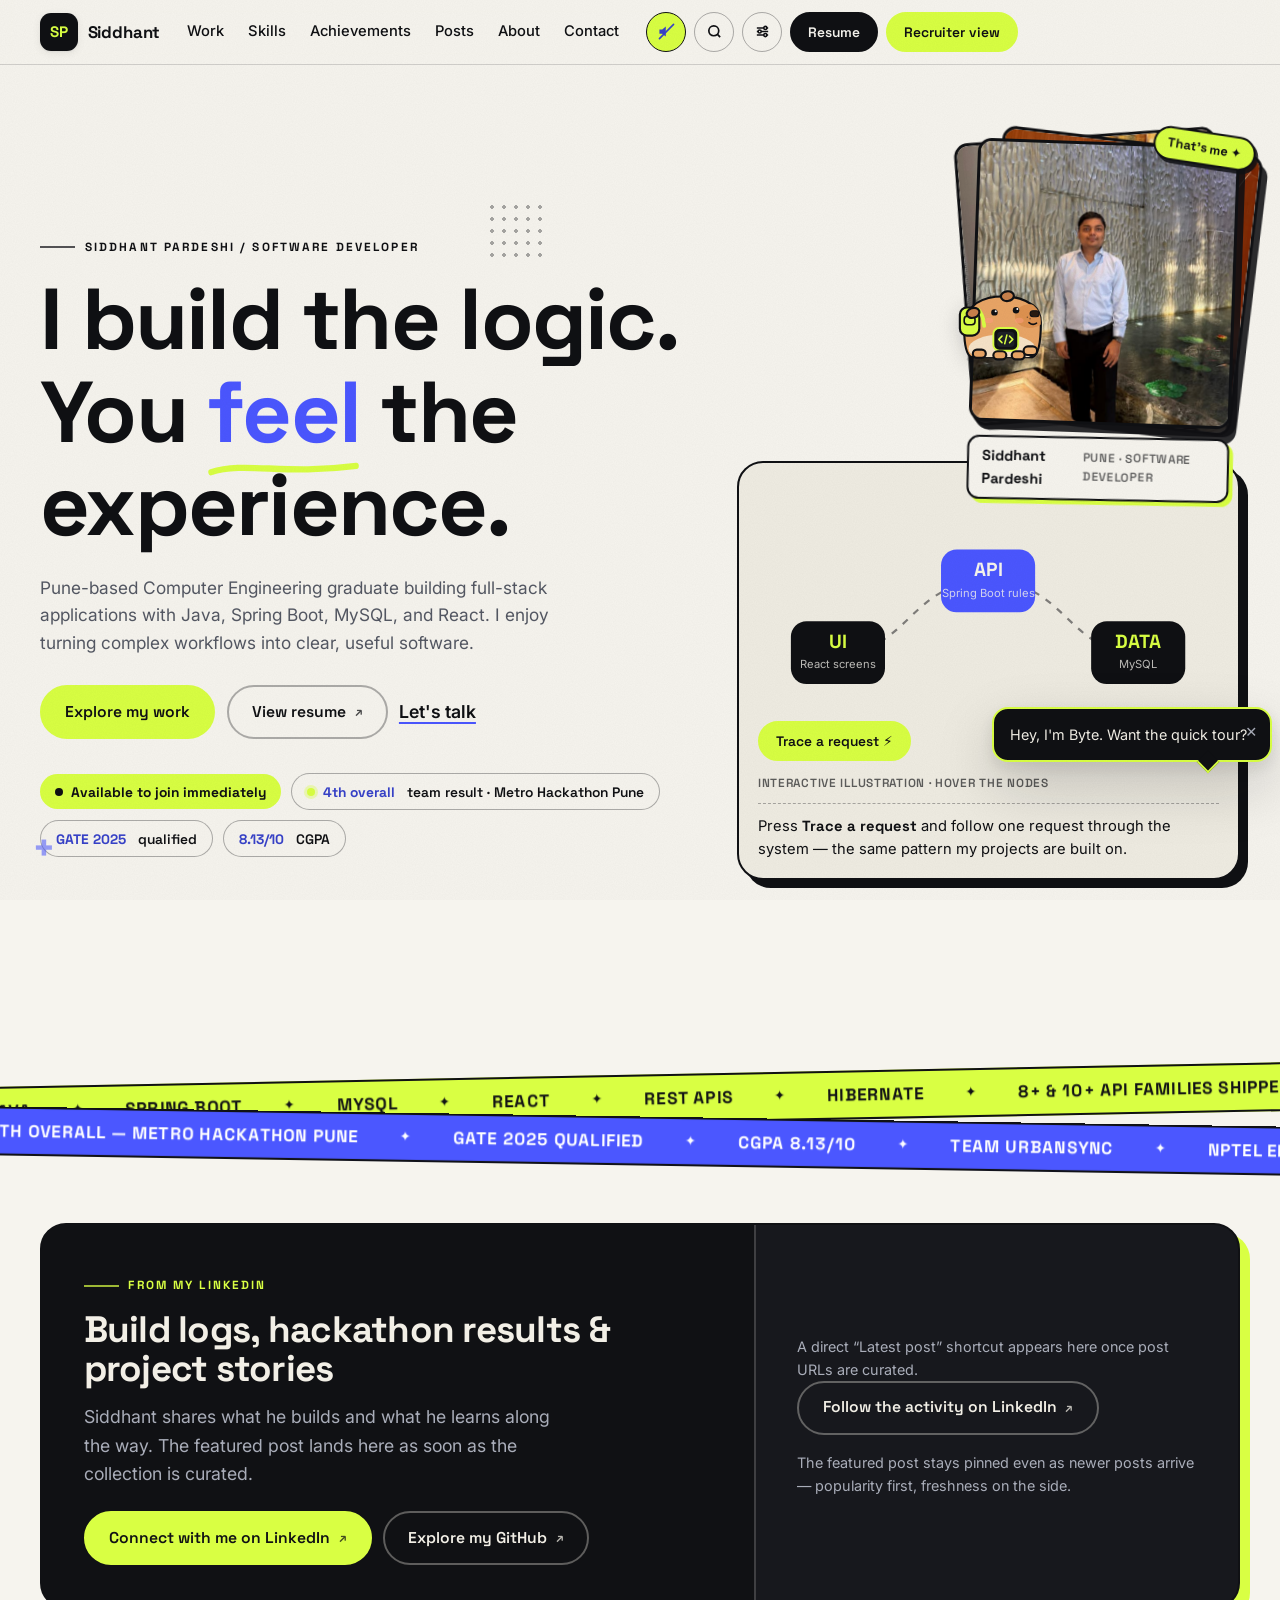
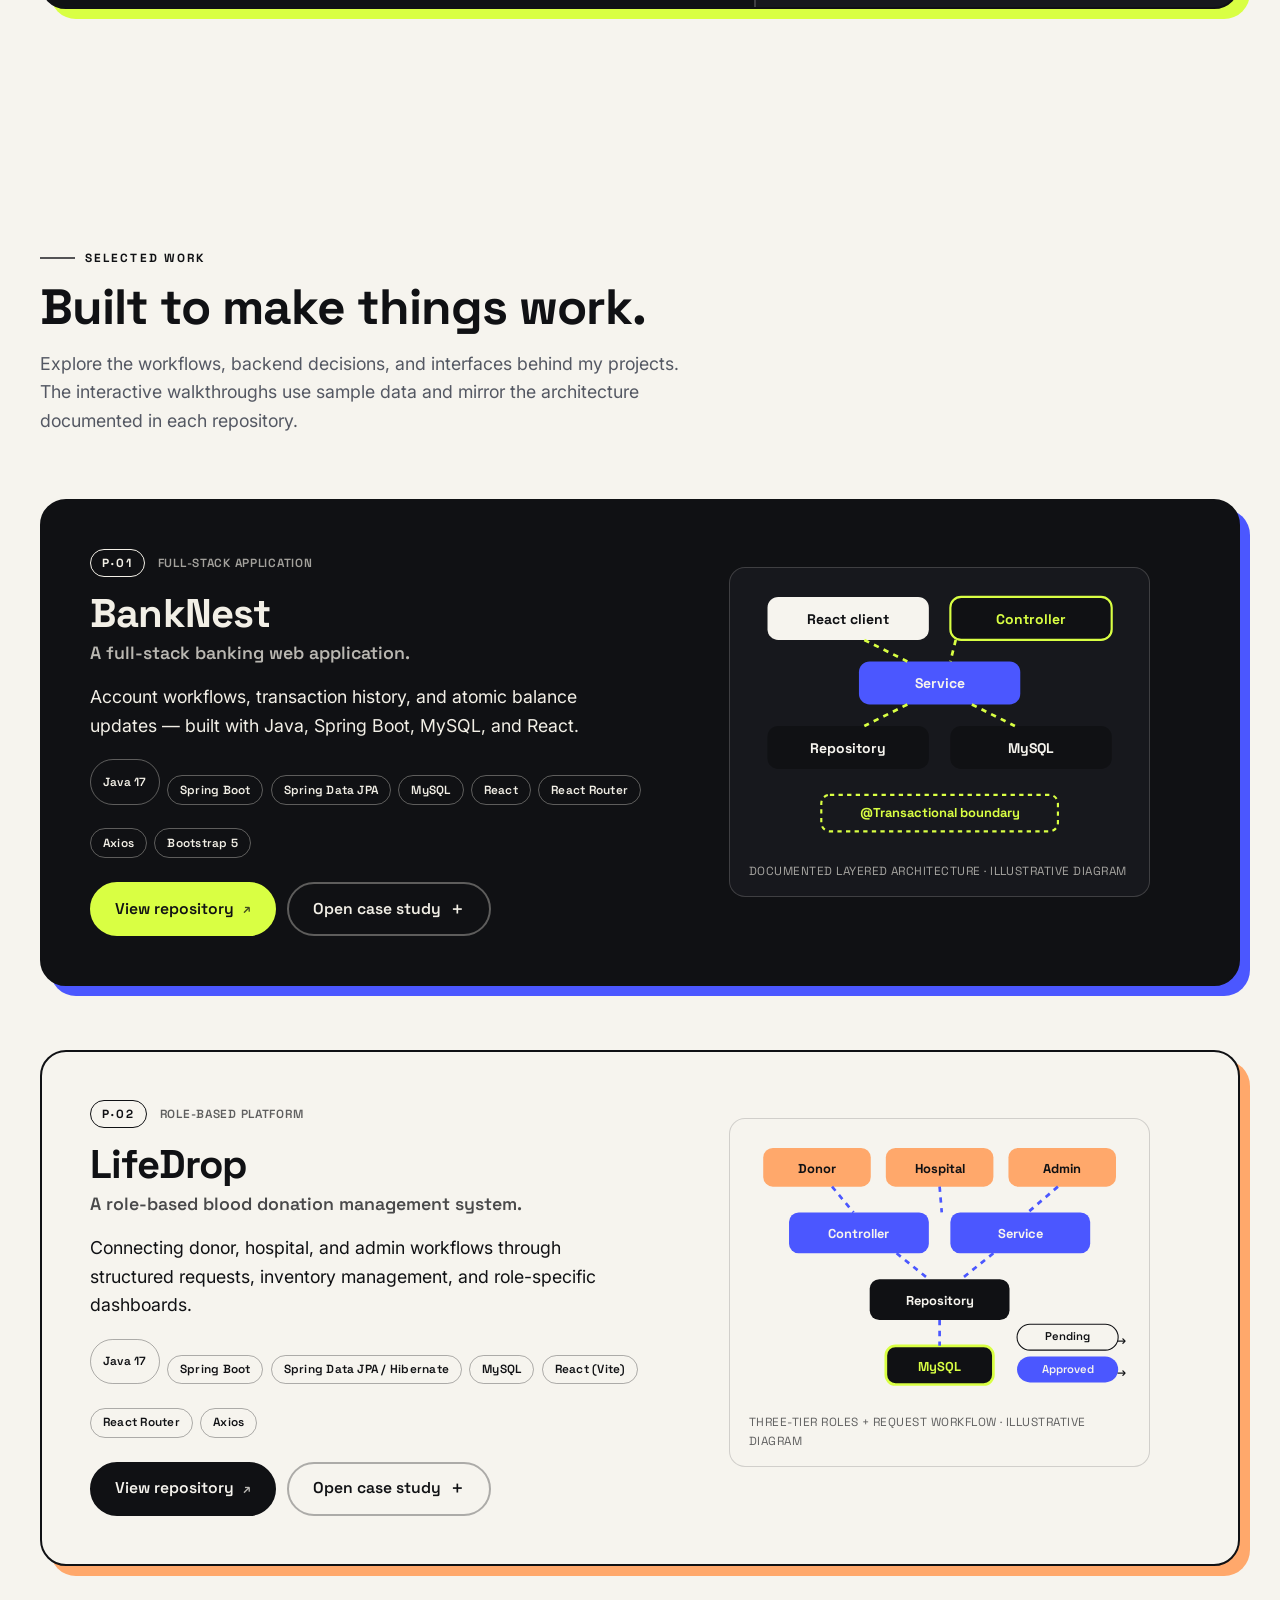
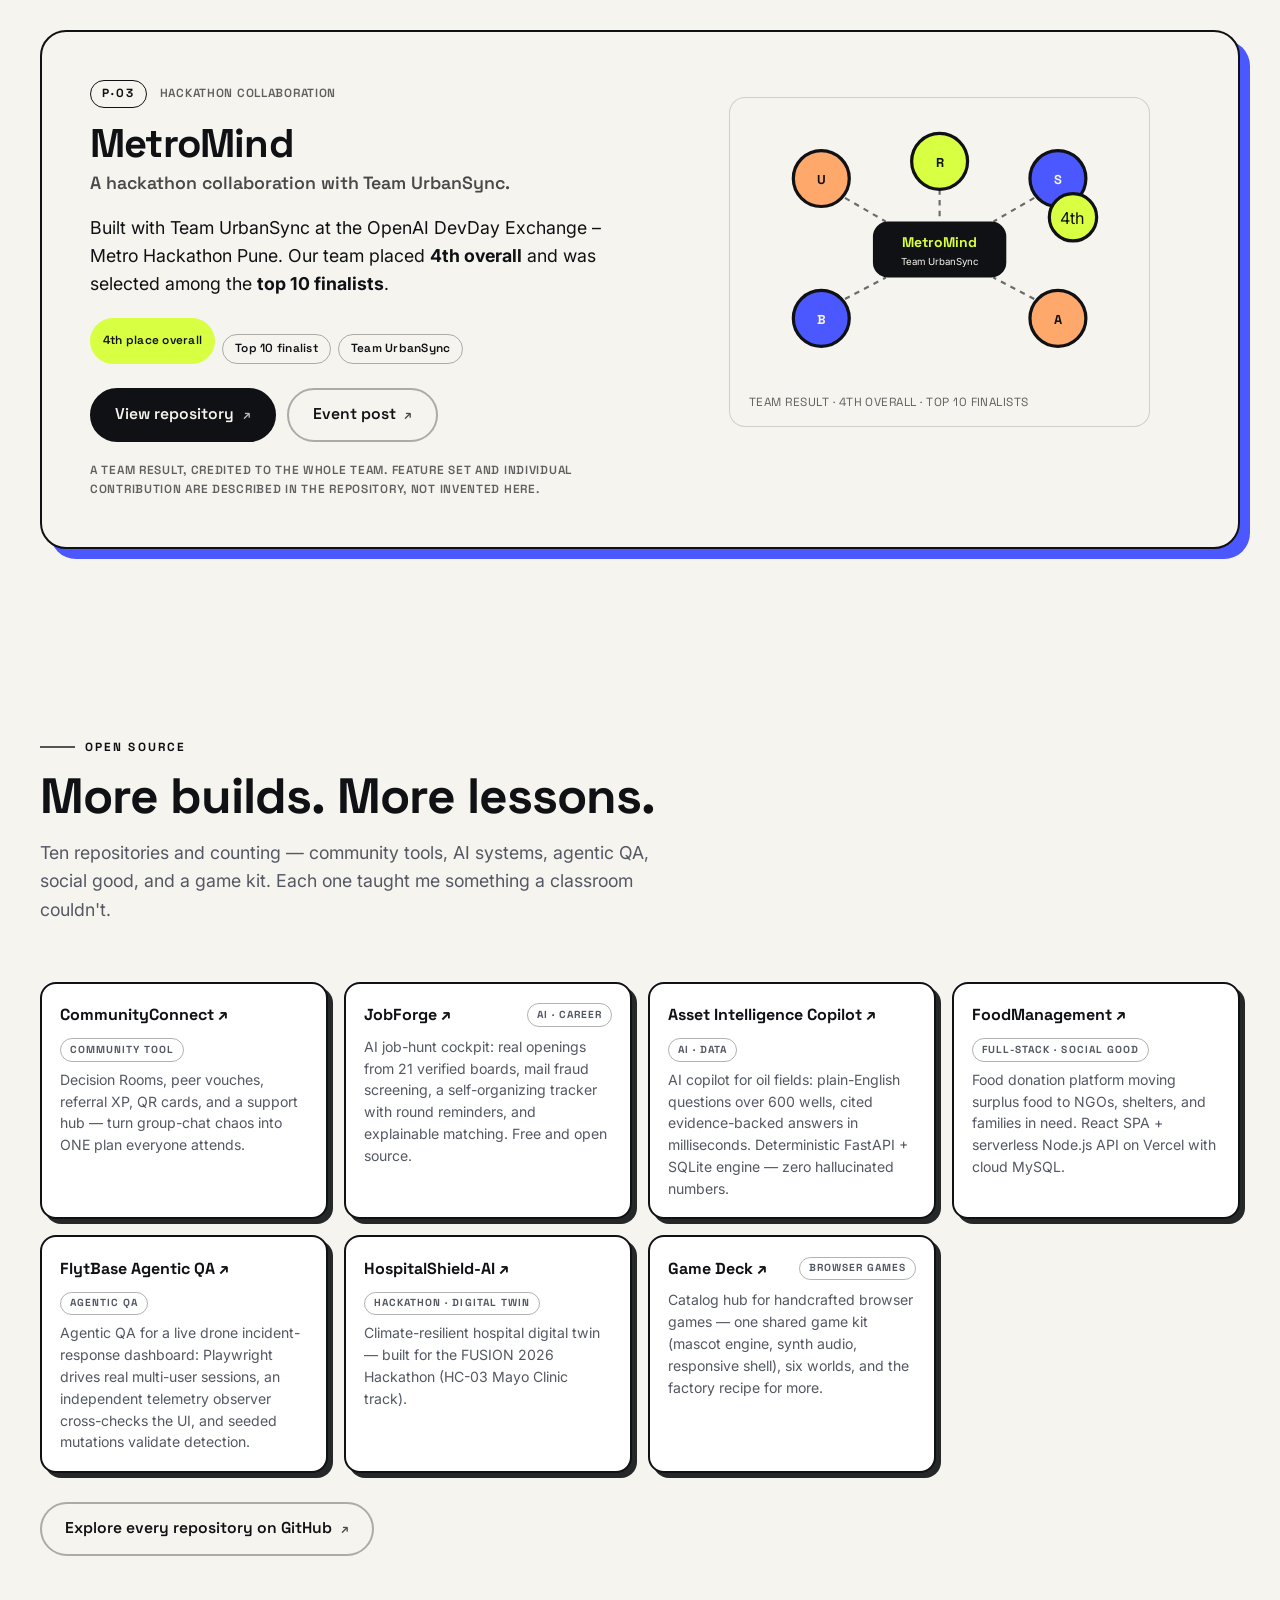
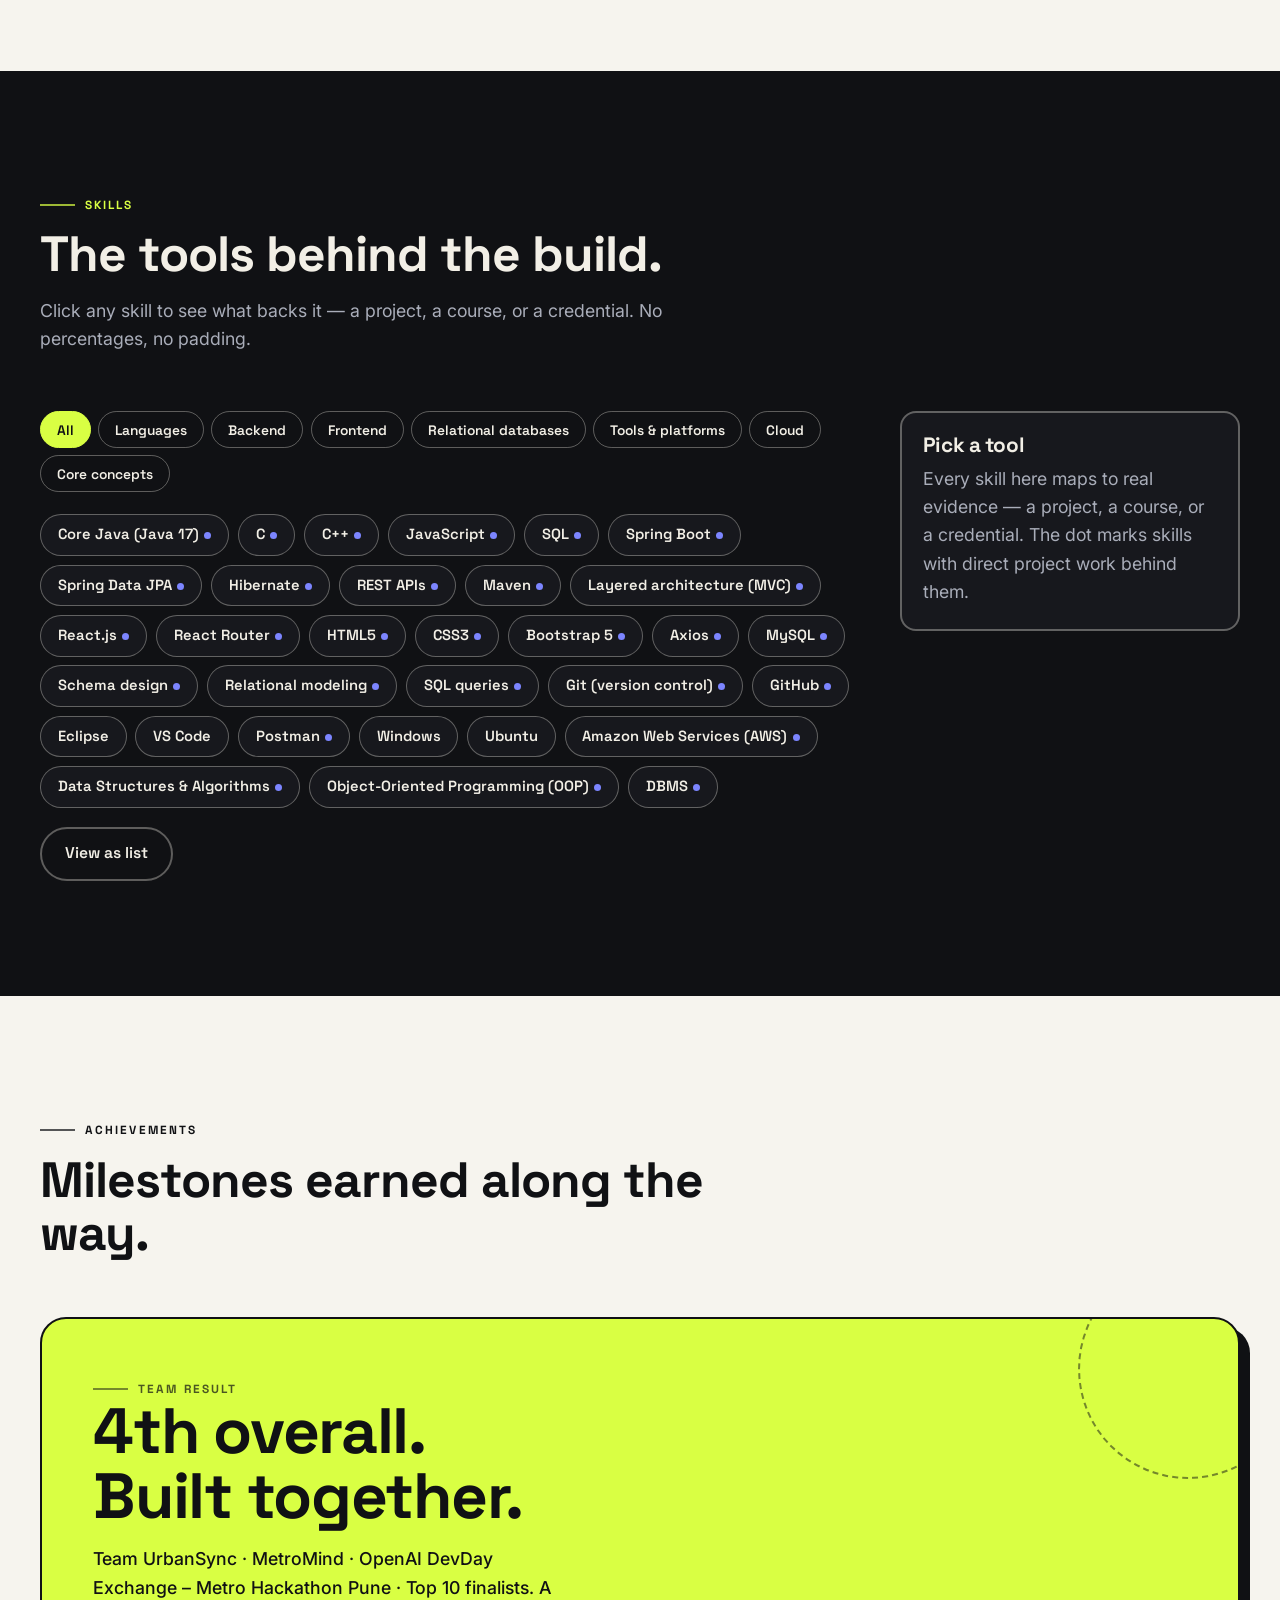
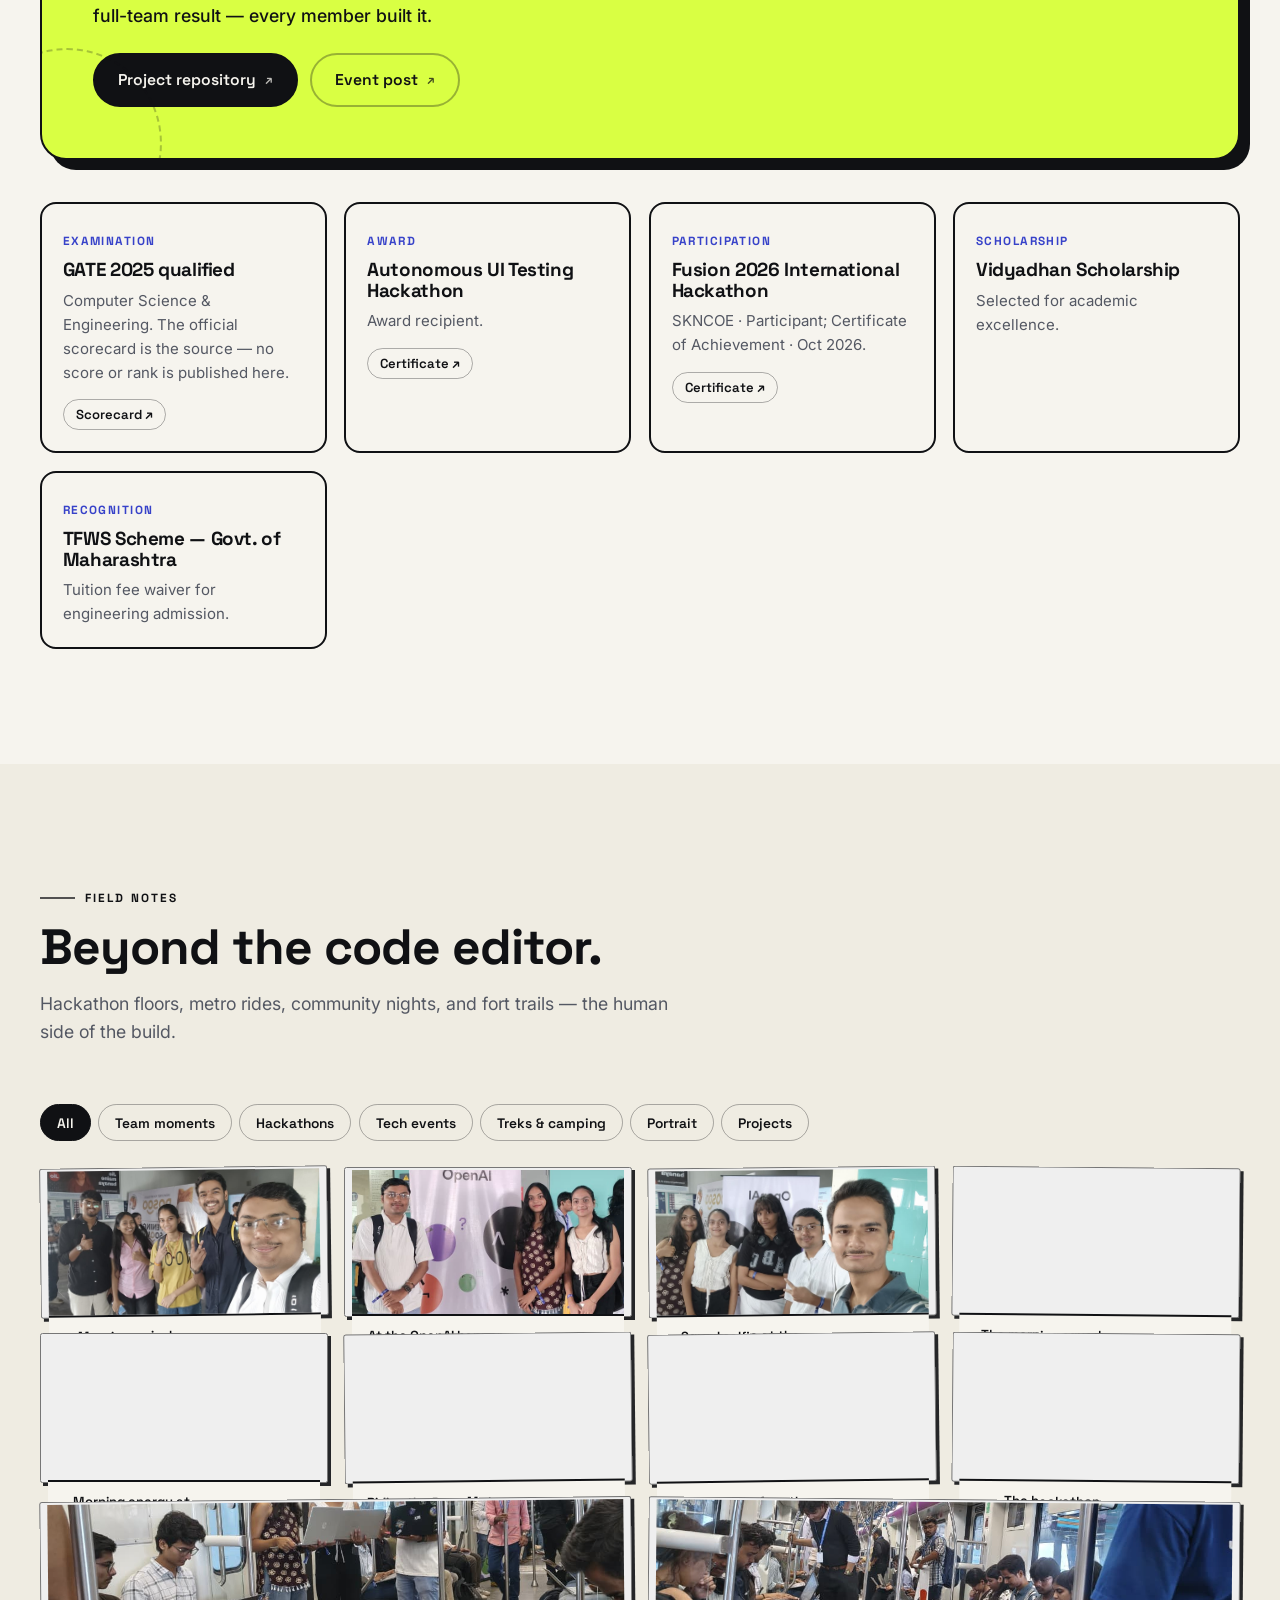
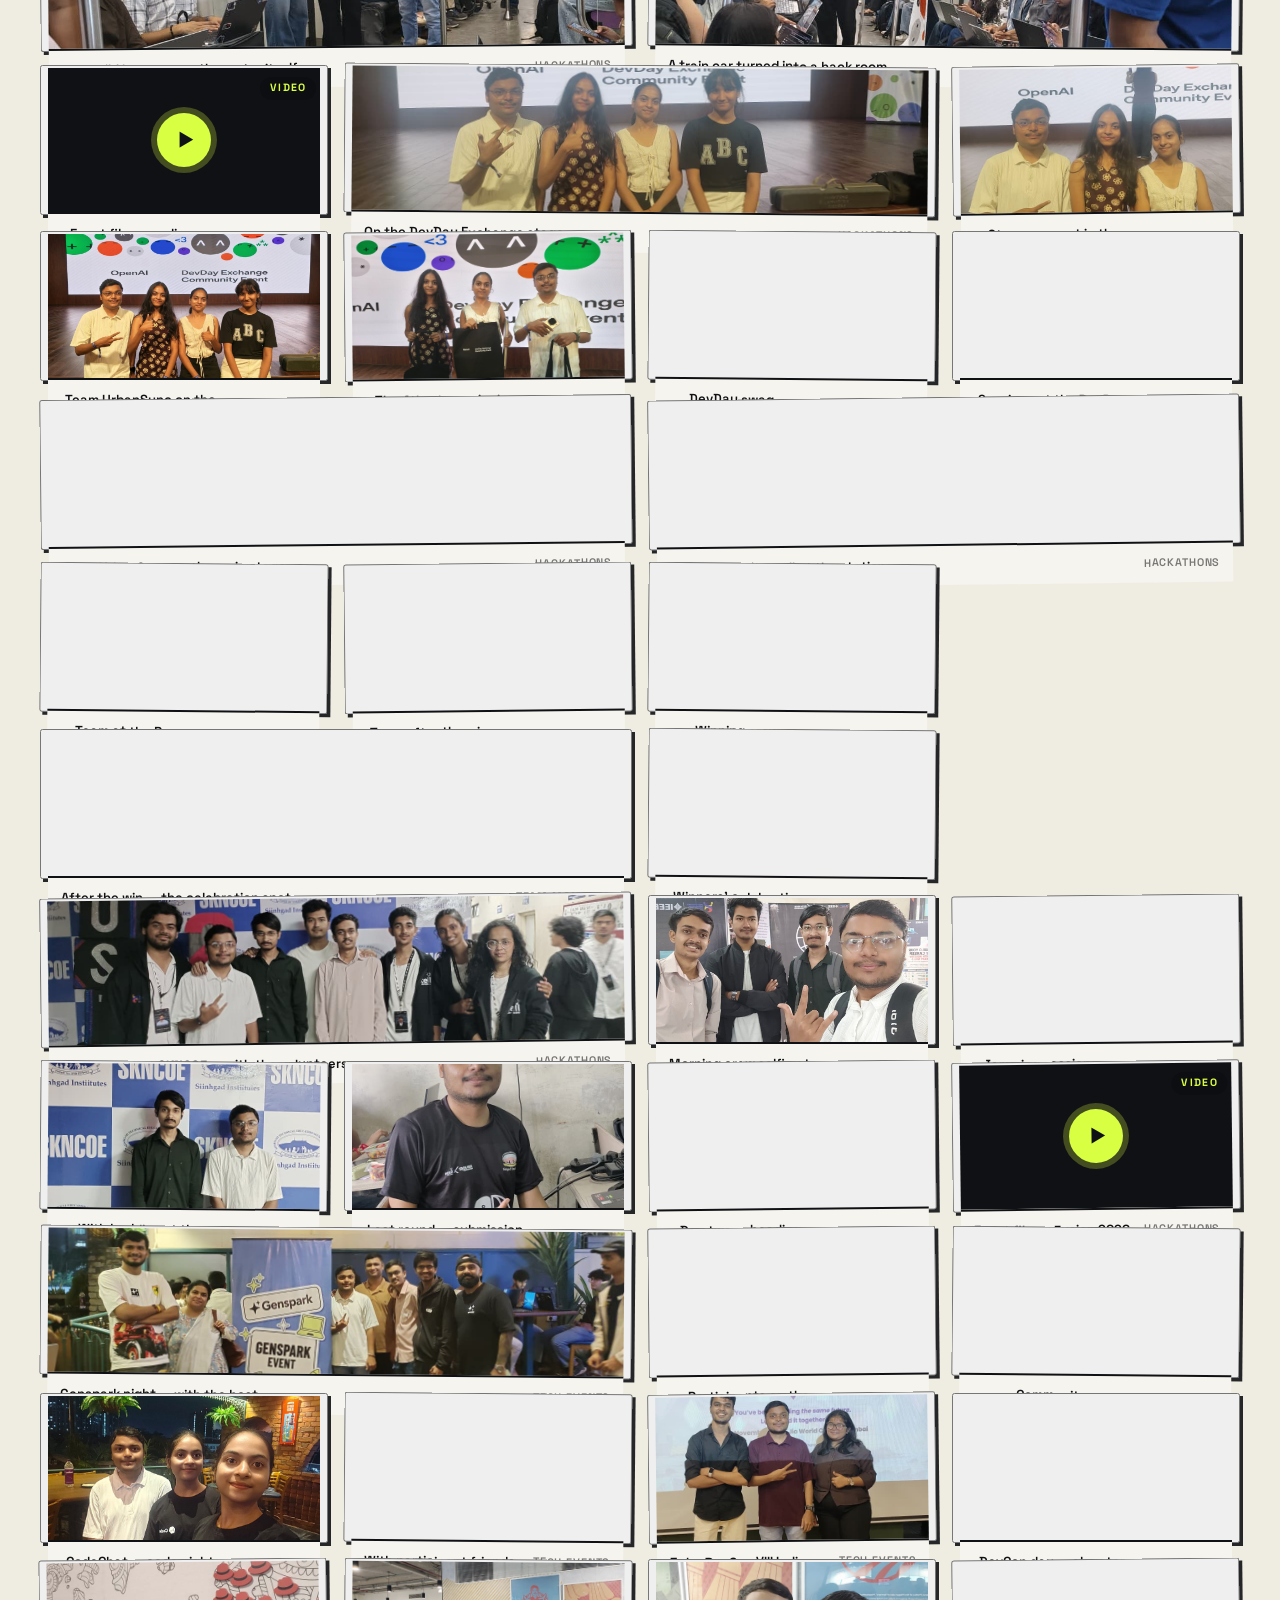
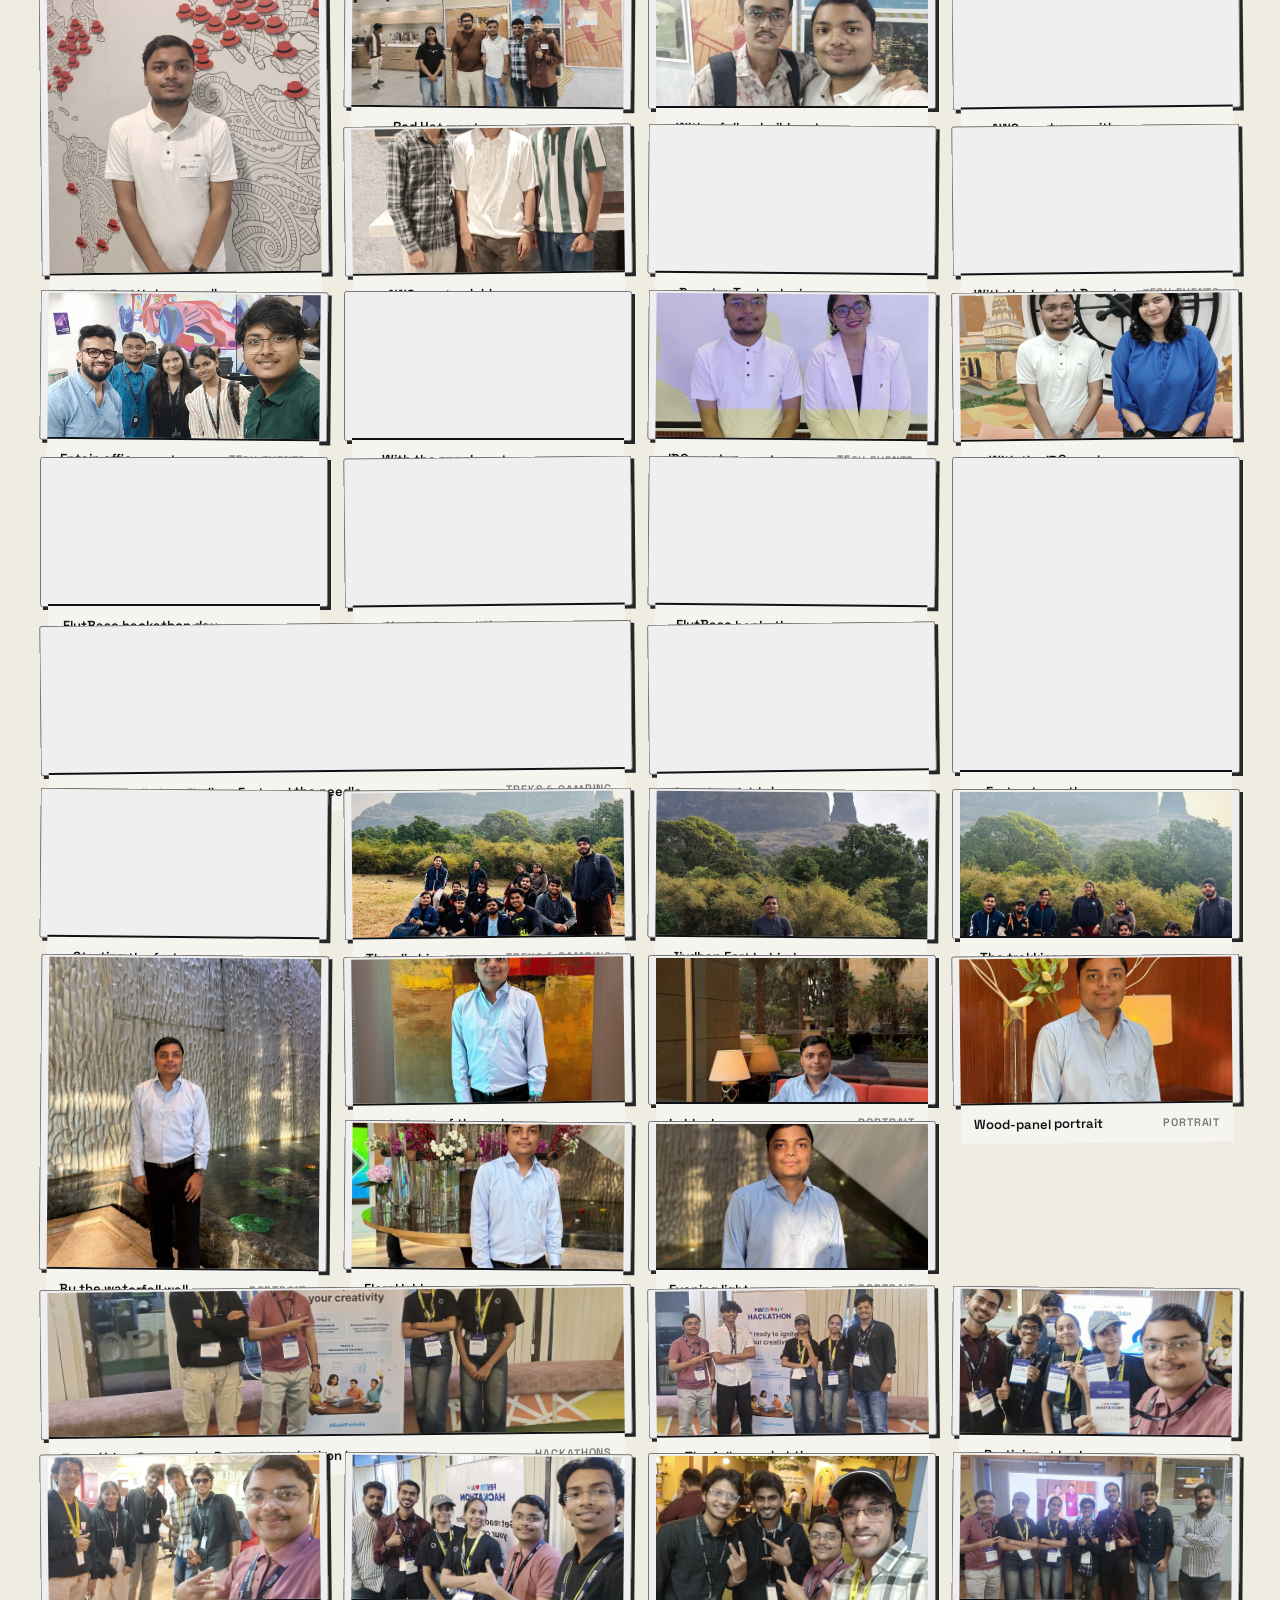
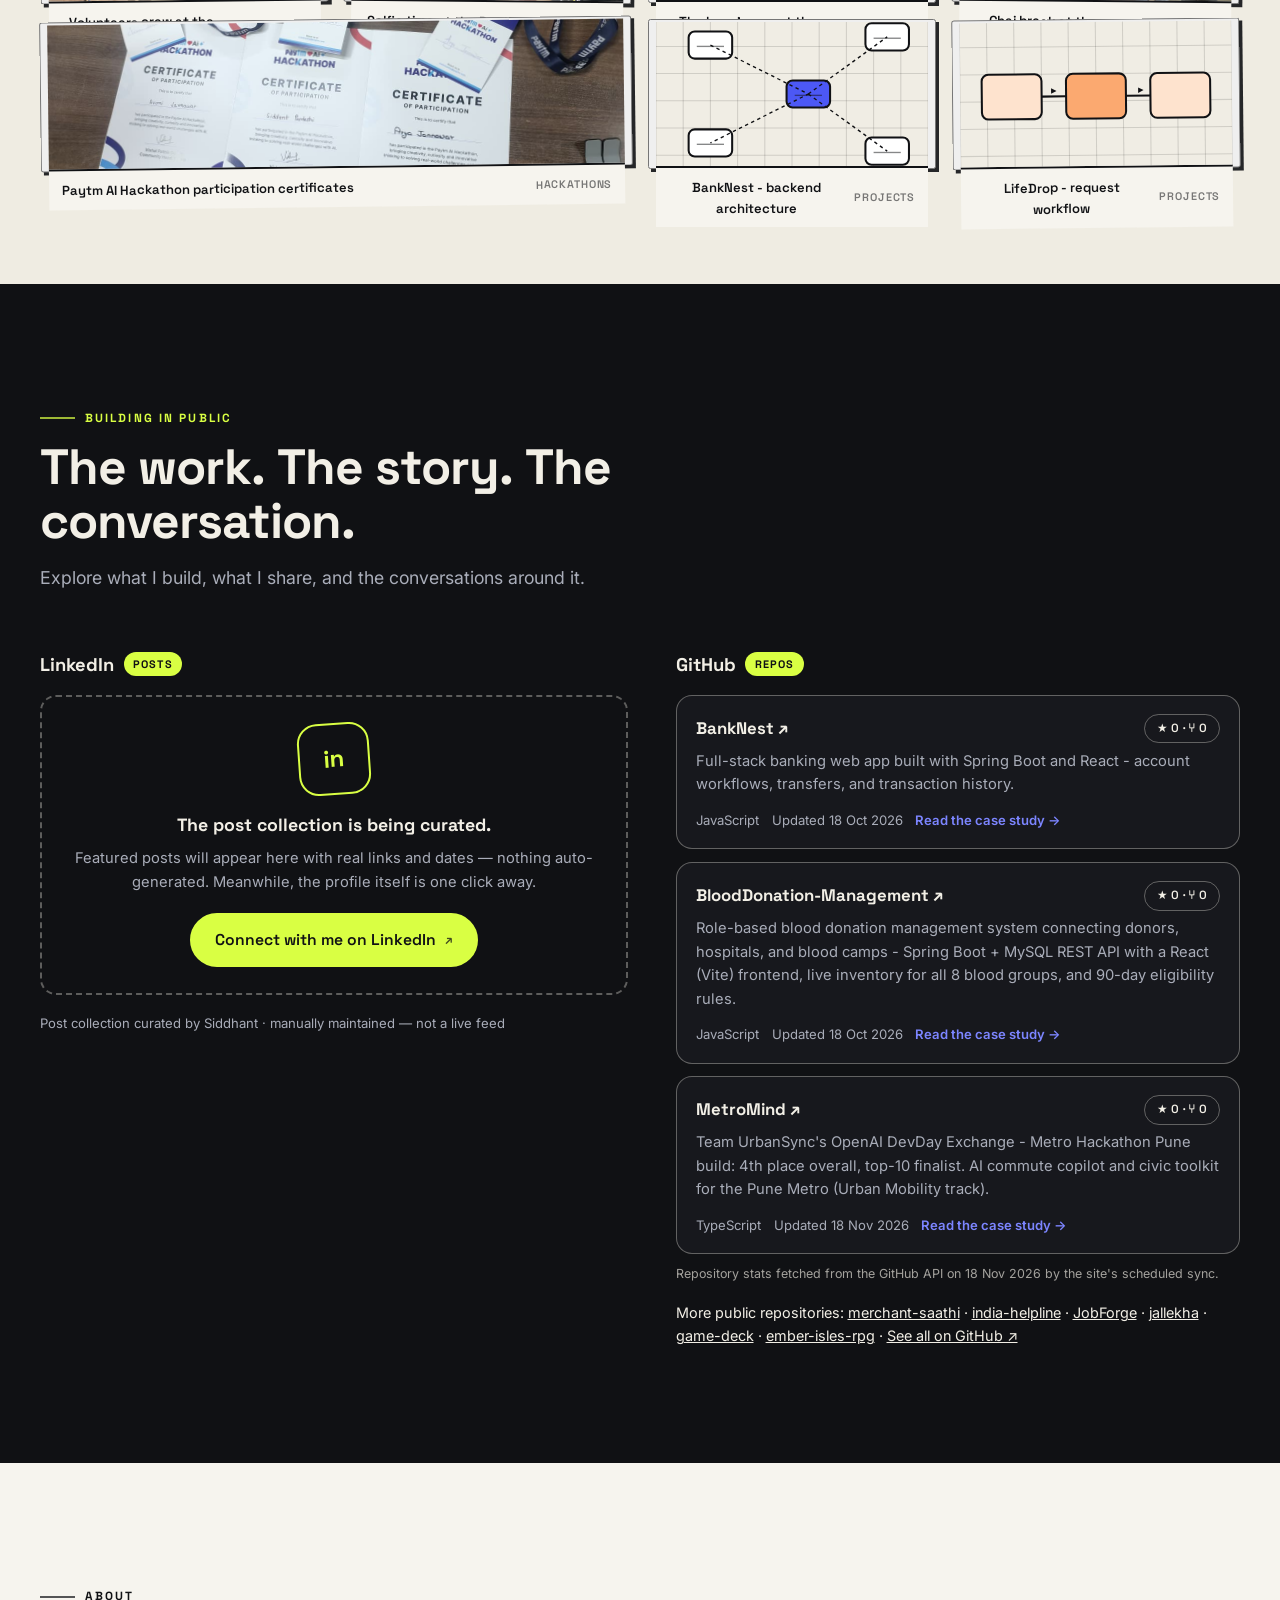
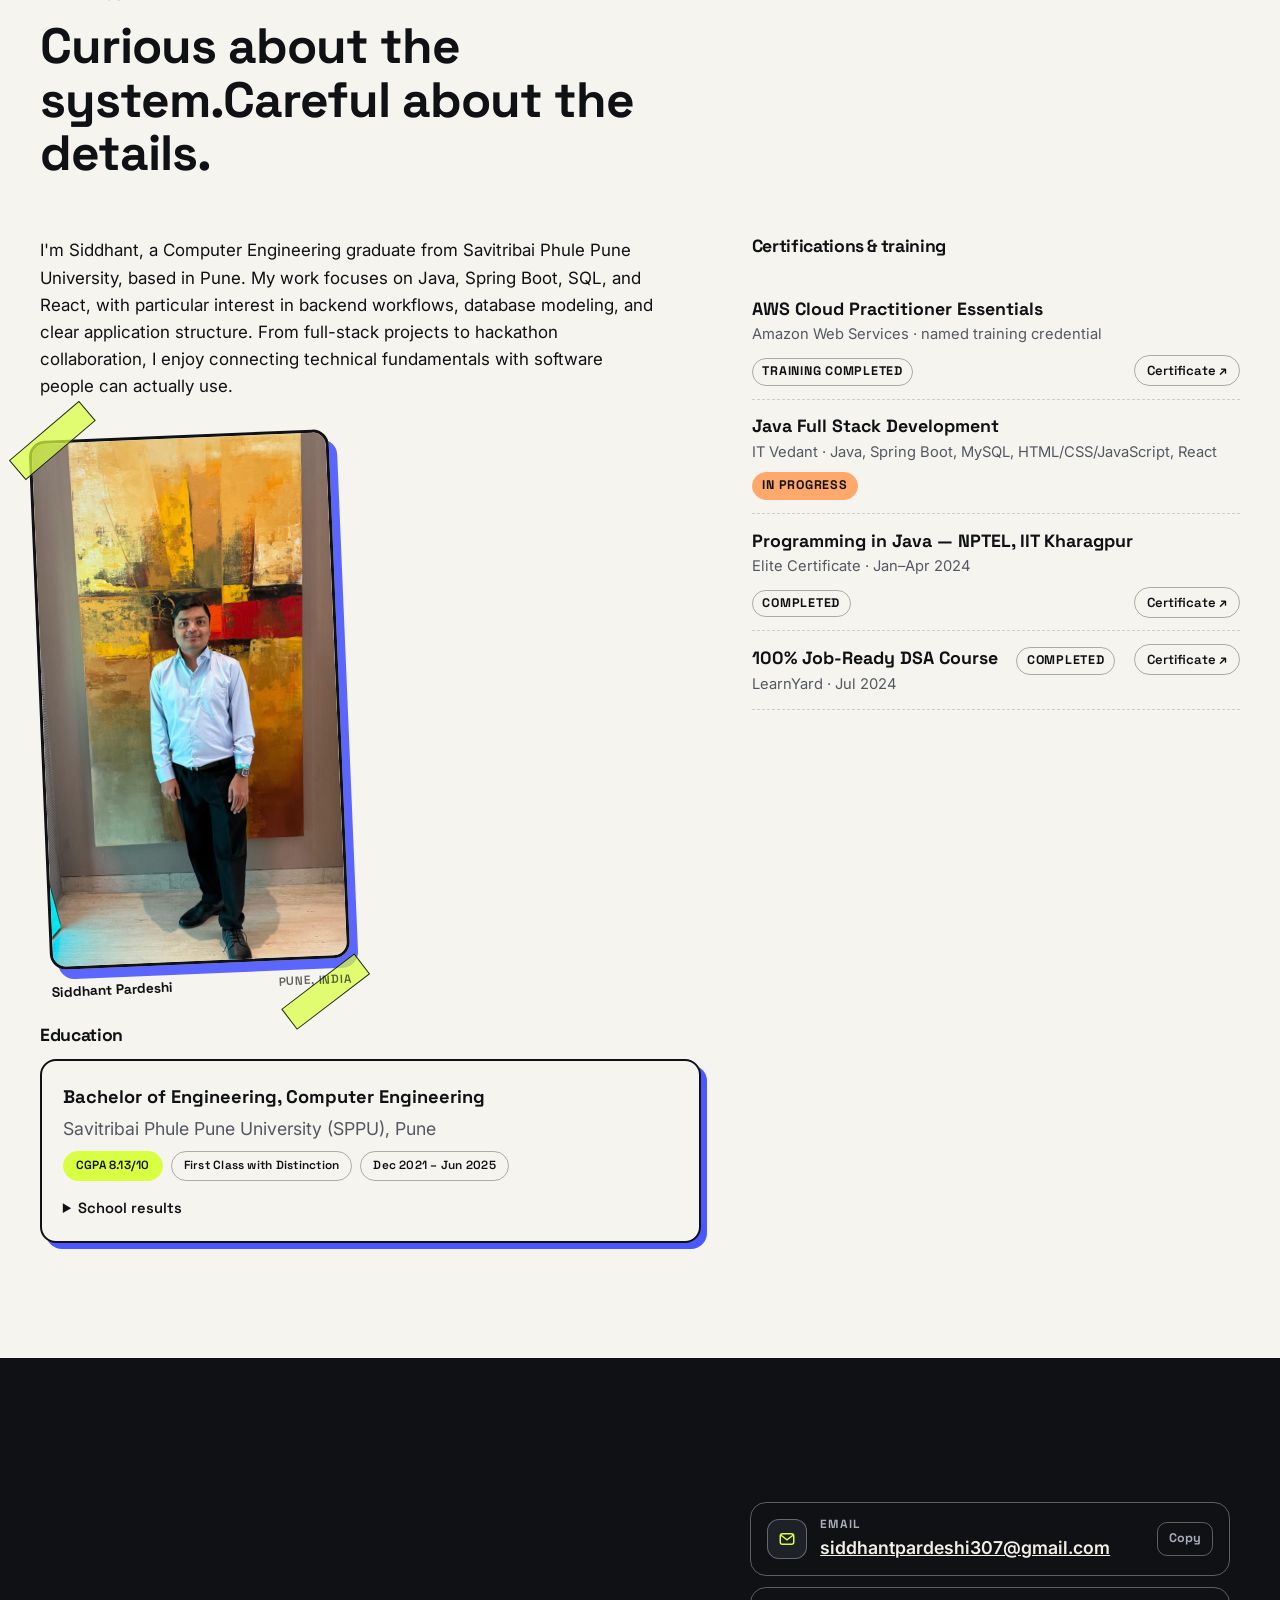
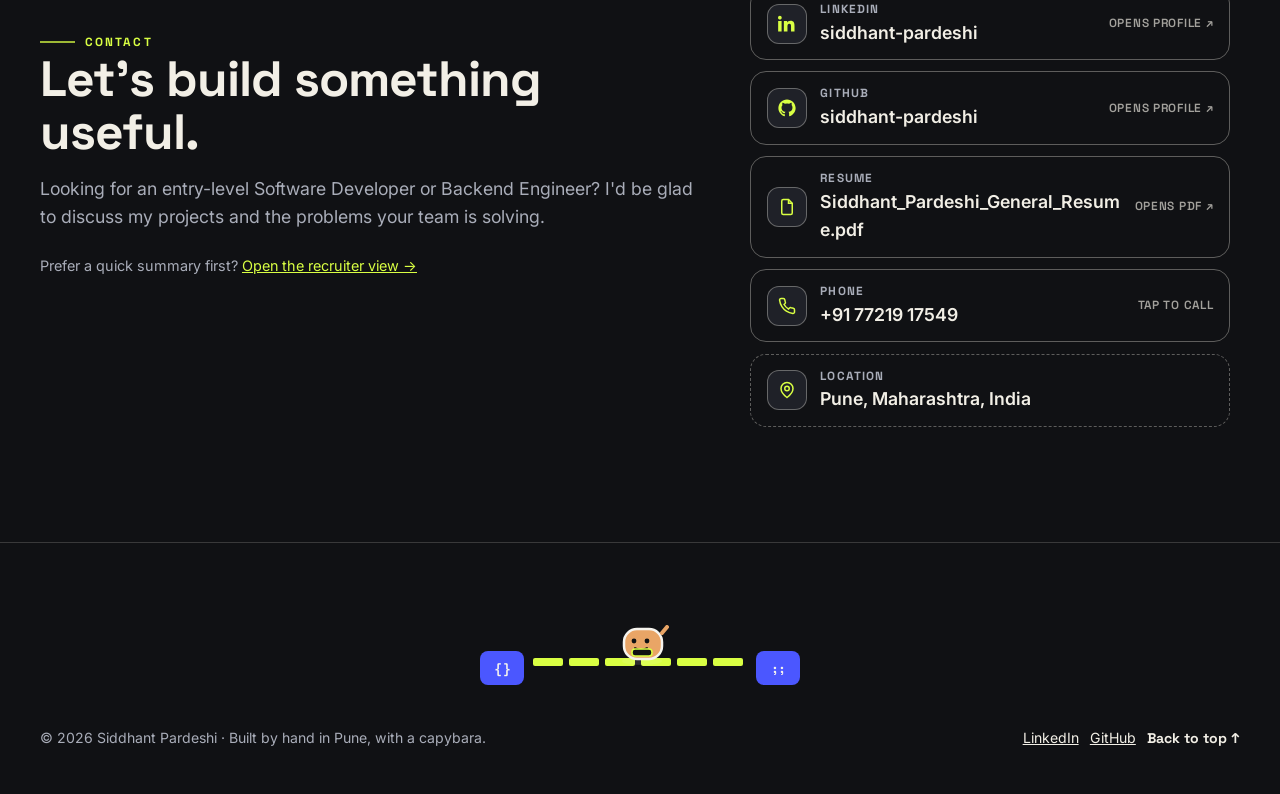
==== index.html @ 99fb534a "Senior QA pass: (1) drag with the menu open no longer orphans it — menu closes when a drag starts; (" ====
<!DOCTYPE html>
<html lang="en" data-motion="full">
<head>
<meta charset="UTF-8">
<meta name="viewport" content="width=device-width, initial-scale=1.0">
<title>Siddhant Pardeshi | Java &amp; Spring Boot Developer</title>
<meta name="description" content="Siddhant Pardeshi — Pune-based Software Developer. Full-stack Java applications with Spring Boot, MySQL and React. GATE 2025 qualified, CGPA 8.13/10, 4th overall at the OpenAI DevDay Exchange – Metro Hackathon Pune.">
<meta property="og:title" content="Siddhant Pardeshi | Java & Spring Boot Developer">
<meta property="og:description" content="Full-stack Java applications with Spring Boot, MySQL and React. Projects with playable architecture walkthroughs, verified credentials, and a capybara guide named Byte.">
<meta property="og:type" content="website">
<meta property="og:url" content="https://siddhant-pardeshi.github.io/">
<meta property="og:image" content="https://siddhant-pardeshi.github.io/assets/og-image.png">
<link rel="canonical" href="https://siddhant-pardeshi.github.io/">
<meta name="theme-color" content="#101114">
<link rel="icon" type="image/svg+xml" href="assets/favicon.svg">
<link rel="preconnect" href="https://fonts.googleapis.com">
<link rel="preconnect" href="https://fonts.gstatic.com" crossorigin>
<link href="https://fonts.googleapis.com/css2?family=Space+Grotesk:wght@500;700&family=Inter:wght@400;600&display=swap" rel="stylesheet">
<link rel="stylesheet" href="css/tokens.css?v=11">
<link rel="stylesheet" href="css/base.css?v=11">
<link rel="stylesheet" href="css/main.css?v=11">
<link rel="stylesheet" href="css/byte.css?v=11">
<link rel="stylesheet" href="css/handfx.css?v=11">
<link rel="stylesheet" href="css/print.css?v=11">
<script type="application/ld+json">
{
  "@context": "https://schema.org",
  "@type": "Person",
  "name": "Siddhant Pardeshi",
  "jobTitle": "Software Developer",
  "description": "Entry-level Computer Engineering graduate focused on Java, Spring Boot, SQL and React.",
  "email": "mailto:siddhantpardeshi307@gmail.com",
  "telephone": "+91 77219 17549",
  "address": { "@type": "PostalAddress", "addressLocality": "Pune", "addressRegion": "Maharashtra", "addressCountry": "IN" },
  "alumniOf": { "@type": "CollegeOrUniversity", "name": "Savitribai Phule Pune University" },
  "url": "https://github.com/siddhant-pardeshi",
  "sameAs": [
    "https://www.linkedin.com/in/siddhant-pardeshi-53788221a",
    "https://github.com/siddhant-pardeshi"
  ],
  "knowsAbout": ["Java", "Spring Boot", "MySQL", "React", "REST APIs", "SQL", "AWS"]
}
</script>
</head>
<body>
<a class="skip-link" href="#main">Skip to content</a>

<!-- ================= NAVIGATION ================= -->
<header class="site-nav">
  <div class="container site-nav__inner">
    <a class="brand" href="#top" aria-label="Siddhant Pardeshi — back to top">
      <span class="brand__mono" aria-hidden="true">SP</span>
      <span>Siddhant<span class="visually-hidden"> Pardeshi</span></span>
    </a>
    <nav aria-label="Primary">
      <ul class="site-nav__links">
        <li><a href="#work">Work</a></li>
        <li><a href="#skills">Skills</a></li>
        <li><a href="#achievements">Achievements</a></li>
        <li><a href="#posts">Posts</a></li>
        <li><a href="#about">About</a></li>
        <li><a href="#contact">Contact</a></li>
      </ul>
    </nav>
    <div class="site-nav__actions">
      <button class="nav-icon-btn snd-quick" type="button" data-sound-quick aria-pressed="false" aria-label="Toggle sound effects" title="Toggle sound effects">
        <svg width="17" height="17" viewBox="0 0 24 24" fill="none" stroke="currentColor" stroke-width="2.2" stroke-linecap="round" stroke-linejoin="round" aria-hidden="true">
          <path d="M11 5 6 9H2v6h4l5 4V5z" fill="currentColor" stroke="none"/>
          <path class="snd-waves" d="M15.5 8.5a5 5 0 0 1 0 7M18.5 5.5a9 9 0 0 1 0 13"/>
          <path class="snd-slash" d="M22 2 2 22"/>
        </svg>
      </button>
      <button class="nav-icon-btn" type="button" data-open-palette aria-label="Search and navigate (Ctrl+K)">
        <svg width="17" height="17" viewBox="0 0 24 24" fill="none" stroke="currentColor" stroke-width="2.4" aria-hidden="true"><circle cx="11" cy="11" r="7"/><path d="m20 20-3.8-3.8"/></svg>
      </button>
      <button class="nav-icon-btn" type="button" data-open-settings aria-label="Experience settings: motion and sound">
        <svg width="17" height="17" viewBox="0 0 24 24" fill="none" stroke="currentColor" stroke-width="2.2" aria-hidden="true"><path d="M4 7h10m4 0h2M4 12h2m4 0h10M4 17h10m4 0h2"/><circle cx="16" cy="7" r="2.2"/><circle cx="8" cy="12" r="2.2"/><circle cx="16" cy="17" r="2.2"/></svg>
      </button>
      <a class="btn btn--small btn--resume" href="assets/resume/Siddhant_Pardeshi_General_Resume.pdf" target="_blank" rel="noopener">Resume</a>
      <a class="btn btn--small btn--lime" href="recruiter.html">Recruiter view</a>
      <button class="nav-icon-btn nav-toggle" type="button" aria-label="Open menu" aria-haspopup="dialog">
        <svg width="18" height="18" viewBox="0 0 24 24" fill="none" stroke="currentColor" stroke-width="2.4" aria-hidden="true"><path d="M4 7h16M4 12h16M4 17h16"/></svg>
      </button>
    </div>
  </div>
  <div class="nav-progress" aria-hidden="true"></div>
</header>

<dialog class="mobile-menu" id="mobile-menu" aria-label="Menu">
  <div class="mobile-menu__inner">
    <button class="nav-icon-btn" type="button" data-close-menu aria-label="Close menu" style="justify-self:end">✕</button>
    <a href="#work">Work <span aria-hidden="true">→</span></a>
    <a href="#skills">Skills <span aria-hidden="true">→</span></a>
    <a href="#achievements">Achievements <span aria-hidden="true">→</span></a>
    <a href="#gallery">Gallery <span aria-hidden="true">→</span></a>
    <a href="#posts">Posts <span aria-hidden="true">→</span></a>
    <a href="#about">About <span aria-hidden="true">→</span></a>
    <a href="#contact">Contact <span aria-hidden="true">→</span></a>
    <div class="mobile-menu__foot">
      <a class="btn btn--small" href="assets/resume/Siddhant_Pardeshi_General_Resume.pdf" target="_blank" rel="noopener">Resume</a>
      <a class="btn btn--small btn--lime" href="recruiter.html">Recruiter view</a>
      <button class="btn btn--small btn--ghost" type="button" data-sound-quick data-sound-label>Sound: off 🔇</button>
      <button class="btn btn--small btn--ghost" type="button" data-open-settings>Settings</button>
      <a class="btn btn--small btn--ghost" href="https://www.linkedin.com/in/siddhant-pardeshi-53788221a" target="_blank" rel="noopener">LinkedIn ↗</a>
      <a class="btn btn--small btn--ghost" href="https://github.com/siddhant-pardeshi" target="_blank" rel="noopener">GitHub ↗</a>
    </div>
  </div>
</dialog>

<main id="main">

<!-- ================= HERO ================= -->
<section class="hero" id="top" aria-label="Introduction">
  <div class="hero-floater hero-floater--ring" aria-hidden="true"></div>
  <div class="hero-floater hero-floater--plus" aria-hidden="true">+</div>
  <div class="hero-floater hero-floater--grid" aria-hidden="true"></div>
  <div class="hero-floater hero-floater--square" aria-hidden="true"></div>
  <div class="container hero__grid">
    <div>
      <p class="eyebrow">Siddhant Pardeshi / Software Developer</p>
      <h1 class="hero__title">
        <span class="line"><span style="--d:80ms">I build the logic.</span></span>
        <span class="line"><span style="--d:200ms">You <span class="accent">feel<svg viewBox="0 0 120 12" preserveAspectRatio="none" aria-hidden="true"><path d="M3 9 C 30 2, 60 11, 117 5" fill="none" stroke="currentColor" stroke-width="4" stroke-linecap="round"/></svg></span> the experience.</span></span>
      </h1>
      <p class="hero__lede muted">Pune-based Computer Engineering graduate building full-stack applications with Java, Spring Boot, MySQL, and React. I enjoy turning complex workflows into clear, useful software.</p>
      <div class="hero__ctas">
        <a class="btn btn--lime" href="#work">Explore my work</a>
        <a class="btn btn--ghost" href="assets/resume/Siddhant_Pardeshi_General_Resume.pdf" target="_blank" rel="noopener">View resume <span class="ext">↗</span></a>
        <a class="hero__textlink" href="#contact">Let's talk</a>
      </div>
      <div class="proof" aria-label="Quick proof points">
        <span class="availability" data-availability></span>
        <span class="proof__item"><span class="dot" aria-hidden="true"></span><strong>4th overall</strong>&nbsp;team result · Metro Hackathon Pune</span>
        <span class="proof__item"><strong>GATE 2025</strong>&nbsp;qualified</span>
        <span class="proof__item"><strong><span data-count="8.13" data-decimals="2">8.13</span>/10</strong>&nbsp;CGPA</span>
      </div>
    </div>

    <div class="hero__scene">
      <button class="hero-polaroid" type="button" data-open-photo="p-02" aria-label="That's Siddhant — open the photo viewer">
        <span class="hp-stack" aria-hidden="false">
          <span class="hp-layer hp-back2" aria-hidden="true"><img src="assets/portrait/formal-03-art-wall.jpg" alt="" loading="eager" decoding="async"></span>
          <span class="hp-layer hp-back" aria-hidden="true"><img src="assets/portrait/formal-04-wood-panel.jpg" alt="" loading="eager" decoding="async"></span>
          <span class="hp-layer hp-front"><img src="assets/portrait/formal-02-waterfall-wall.jpg" alt="Siddhant Pardeshi in formal attire, standing by a textured waterfall wall" loading="eager" decoding="async"></span>
        </span>
        <span class="hp-caption" aria-hidden="true"><strong>Siddhant Pardeshi</strong><span class="tag-note">Pune · Software Developer</span></span>
        <span class="hp-sticker" aria-hidden="true">That's me ✦</span>
      </button>
      <div class="hero__byte" id="hero-byte"></div>
      <div class="scene-card">
        <div class="node-map" id="node-map">
          <svg viewBox="0 0 400 190" aria-hidden="false" role="group" aria-label="A small system diagram: UI node, API node and DATA node connected by a route">
            <path class="trace-path" d="M66,138 C 130,138 130,74 200,74 S 270,138 334,138" fill="none" stroke="currentColor" stroke-width="2" stroke-dasharray="6 7" opacity="0.5"/>
            <g class="node node--ui" tabindex="0" role="img" aria-label="UI node: where the user interacts">
              <rect x="24" y="110" width="84" height="56" rx="14" fill="#101114"/>
              <text x="66" y="134" text-anchor="middle" font-family="Space Grotesk, sans-serif" font-weight="700" font-size="17" fill="#D9FF43">UI</text>
              <text x="66" y="152" text-anchor="middle" font-family="Inter, sans-serif" font-size="10" fill="#F6F4EE" opacity="0.75">React screens</text>
            </g>
            <g class="node node--api" tabindex="0" role="img" aria-label="API node: the rules layer">
              <rect x="158" y="46" width="84" height="56" rx="14" fill="#4B57FF"/>
              <text x="200" y="70" text-anchor="middle" font-family="Space Grotesk, sans-serif" font-weight="700" font-size="17" fill="#F6F4EE">API</text>
              <text x="200" y="88" text-anchor="middle" font-family="Inter, sans-serif" font-size="10" fill="#F6F4EE" opacity="0.8">Spring Boot rules</text>
            </g>
            <g class="node node--data" tabindex="0" role="img" aria-label="DATA node: where the truth lives">
              <rect x="292" y="110" width="84" height="56" rx="14" fill="#101114"/>
              <text x="334" y="134" text-anchor="middle" font-family="Space Grotesk, sans-serif" font-weight="700" font-size="17" fill="#D9FF43">DATA</text>
              <text x="334" y="152" text-anchor="middle" font-family="Inter, sans-serif" font-size="10" fill="#F6F4EE" opacity="0.75">MySQL</text>
            </g>
            <circle class="pulse-dot" r="7" cx="0" cy="0" fill="#D9FF43" stroke="#101114" stroke-width="2.5"/>
          </svg>
        </div>
        <div class="scene-actions">
          <button class="btn btn--small btn--lime" type="button" id="trace-btn">Trace a request ⚡</button>
          <button class="btn btn--small btn--ghost" type="button" data-handfx-open aria-label="Open the hand-tracked particles experience — uses your webcam, processed on-device only">Hand control ✋</button>
          <span class="tag-note">Interactive illustration · hover the nodes</span>
        </div>
        <p class="trace-status" id="trace-status" aria-live="polite">Press <strong>Trace a request</strong> and follow one request through the system — the same pattern my projects are built on.</p>
      </div>
    </div>
  </div>
</section>

<!-- ================= KINETIC TICKER ================= -->
<div class="ticker-zone" aria-hidden="true">
  <div class="ticker ticker--lime">
    <div class="ticker__track">
      <span>Java <b class="star">✦</b> Spring Boot <b class="star">✦</b> MySQL <b class="star">✦</b> React <b class="star">✦</b> REST APIs <b class="star">✦</b> Hibernate <b class="star">✦</b> 8+ &amp; 10+ API families shipped <b class="star">✦</b> @Transactional <b class="star">✦</b></span>
      <span>Java <b class="star">✦</b> Spring Boot <b class="star">✦</b> MySQL <b class="star">✦</b> React <b class="star">✦</b> REST APIs <b class="star">✦</b> Hibernate <b class="star">✦</b> 8+ &amp; 10+ API families shipped <b class="star">✦</b> @Transactional <b class="star">✦</b></span>
    </div>
  </div>
  <div class="ticker ticker--violet">
    <div class="ticker__track">
      <span>4th overall — Metro Hackathon Pune <b class="star">✦</b> GATE 2025 qualified <b class="star">✦</b> CGPA 8.13/10 <b class="star">✦</b> Team UrbanSync <b class="star">✦</b> NPTEL Elite <b class="star">✦</b> AWS trained <b class="star">✦</b></span>
      <span>4th overall — Metro Hackathon Pune <b class="star">✦</b> GATE 2025 qualified <b class="star">✦</b> CGPA 8.13/10 <b class="star">✦</b> Team UrbanSync <b class="star">✦</b> NPTEL Elite <b class="star">✦</b> AWS trained <b class="star">✦</b></span>
    </div>
  </div>
</div>

<!-- ================= LINKEDIN SPOTLIGHT ================= -->
<section class="spotlight" aria-label="From my LinkedIn">
  <div class="container">
    <div class="spotlight__card reveal" id="linkedin-spotlight">
      <div class="spotlight__main">
        <p class="eyebrow spotlight__eyebrow">From my LinkedIn</p>
        <div class="spotlight__slot"></div>
      </div>
      <div class="spotlight__side">
        <div class="spotlight__latest"></div>
        <p class="side-note">The featured post stays pinned even as newer posts arrive — popularity first, freshness on the side.</p>
      </div>
    </div>
  </div>
</section>

<!-- ================= WORK ================= -->
<section class="section" id="work" aria-label="Selected work">
  <div class="container">
    <header class="section-head reveal">
      <p class="eyebrow">Selected work</p>
      <h2>Built to make things work.</h2>
      <p class="lede muted">Explore the workflows, backend decisions, and interfaces behind my projects. The interactive walkthroughs use sample data and mirror the architecture documented in each repository.</p>
    </header>

    <!-- ========== BANKNEST ========== -->
    <article class="project-panel project-panel--ink on-dark reveal" id="banknest">
      <div class="project-panel__inner">
        <div>
          <div class="project-kicker"><span class="num">P·01</span><span class="tag-note">Full-stack application</span></div>
          <h3>BankNest</h3>
          <p class="subtitle">A full-stack banking web application.</p>
          <p class="blurb">Account workflows, transaction history, and atomic balance updates — built with Java, Spring Boot, MySQL, and React.</p>
          <div class="stack" aria-label="Technology stack">
            <span class="chip">Java 17</span><span class="chip">Spring Boot</span><span class="chip">Spring Data JPA</span><span class="chip">MySQL</span><span class="chip">React</span><span class="chip">React Router</span><span class="chip">Axios</span><span class="chip">Bootstrap 5</span>
          </div>
          <div class="actions">
            <a class="btn btn--lime" href="https://github.com/siddhant-pardeshi/BankNest" target="_blank" rel="noopener">View repository <span class="ext">↗</span></a>
            <button class="btn btn--ghost-light case-toggle" type="button" aria-expanded="false" aria-controls="banknest-case"><span class="case-toggle-label">Open case study</span> <span aria-hidden="true">＋</span></button>
          </div>
        </div>
        <figure class="diagram">
          <svg viewBox="0 0 360 250" role="img" aria-label="BankNest architecture: React client talks to Controller, then Service with a transactional boundary, then Repository, then MySQL">
            <g font-family="Space Grotesk, sans-serif" font-weight="700" font-size="13" text-anchor="middle">
              <rect x="20" y="12" width="150" height="40" rx="10" fill="#F6F4EE"/><text x="95" y="37" fill="#101114">React client</text>
              <rect x="190" y="12" width="150" height="40" rx="10" fill="#101114" stroke="#D9FF43" stroke-width="2"/><text x="265" y="37" fill="#D9FF43">Controller</text>
              <rect x="105" y="72" width="150" height="40" rx="10" fill="#4B57FF"/><text x="180" y="97" fill="#F6F4EE">Service</text>
              <rect x="20" y="132" width="150" height="40" rx="10" fill="#101114"/><text x="95" y="157" fill="#F6F4EE">Repository</text>
              <rect x="190" y="132" width="150" height="40" rx="10" fill="#101114"/><text x="265" y="157" fill="#F6F4EE">MySQL</text>
            </g>
            <g stroke="#D9FF43" stroke-width="2.5" fill="none" stroke-dasharray="5 5">
              <path d="M110,52 L150,72"/><path d="M195,52 L190,72"/>
              <path d="M150,112 L110,132"/><path d="M210,112 L250,132"/>
            </g>
            <rect x="70" y="196" width="220" height="34" rx="8" fill="none" stroke="#D9FF43" stroke-width="2" stroke-dasharray="4 4"/>
            <text x="180" y="217" text-anchor="middle" font-family="Space Grotesk, sans-serif" font-weight="700" font-size="12" fill="#D9FF43">@Transactional boundary</text>
          </svg>
          <figcaption>Documented layered architecture · illustrative diagram</figcaption>
        </figure>
      </div>

      <div class="case" id="banknest-case" hidden>
        <div class="case__cols">
          <div>
            <h4>Overview</h4>
            <p>A full-stack banking application with secure registration, login, and account management — plus a live dashboard for everyday account work.</p>
            <h4 style="margin-top:1.2rem">Capabilities</h4>
            <ul>
              <li>Secure registration, login, and account management</li>
              <li>8+ RESTful APIs for deposits, withdrawals, fund transfers, and transaction history</li>
              <li>Responsive React dashboard with transaction history and beneficiary management</li>
            </ul>
          </div>
          <div>
            <h4>Technical decisions</h4>
            <ul>
              <li><strong>@Transactional</strong> keeps balance updates atomic and consistent across sender and receiver accounts — a failed transfer can never half-apply.</li>
              <li>Backend organized into Controller, Service, Repository, and Entity/DTO layers so business rules live in one place.</li>
              <li>A centralized Axios API layer on the React side keeps every screen talking to the same client.</li>
            </ul>
            <p class="tag-note" style="margin-top:1rem">Authentication mechanism is not documented publicly — no claims made beyond “secure registration and login”.</p>
          </div>
        </div>

        <div class="sim" id="sim-transfer" aria-label="Follow a transfer simulation">
          <div class="sim__head">
            <span class="sim__title"><span class="play-icon" aria-hidden="true">▶</span> Follow a transfer</span>
            <span class="sim__label">Illustrative simulation — sample data</span>
          </div>
          <div class="sim__stage">
            <div class="accounts">
              <div class="account acct-a">
                <div class="acct-name">Sender · Account A</div>
                <div class="acct-bal">₹12,400.00</div>
                <div class="acct-role">Savings</div>
              </div>
              <div class="acct-arrow" aria-hidden="true"><span class="amt"></span>⟶</div>
              <div class="account acct-b">
                <div class="acct-name">Receiver · Account B</div>
                <div class="acct-bal">₹8,750.00</div>
                <div class="acct-role">Savings</div>
              </div>
            </div>
            <div class="pipeline" aria-hidden="true">
              <div class="pipe-step">Controller<span class="pipe-sub">receives request</span></div>
              <div class="pipe-step">Service<span class="pipe-sub">@Transactional</span></div>
              <div class="pipe-step">Repository<span class="pipe-sub">updates rows</span></div>
              <div class="pipe-step">MySQL<span class="pipe-sub">commit / rollback</span></div>
            </div>
          </div>
          <div class="sim__controls">
            <button class="btn btn--small btn--lime sim-go" type="button">Transfer ₹500</button>
            <button class="btn btn--small btn--ghost-light sim-fail" type="button">Simulate failure</button>
            <button class="btn btn--small btn--ghost-light sim-reset" type="button">Reset</button>
          </div>
          <p class="sim__explain" aria-live="polite"></p>
          <p class="tag-note">This is a portfolio explanation of the all-or-nothing principle as implemented in the project — not a deployed banking service.</p>
        </div>
      </div>
    </article>

    <!-- ========== LIFEDROP ========== -->
    <article class="project-panel project-panel--paper reveal" id="lifedrop">
      <div class="project-panel__inner">
        <div>
          <div class="project-kicker"><span class="num">P·02</span><span class="tag-note">Role-based platform</span></div>
          <h3>LifeDrop</h3>
          <p class="subtitle">A role-based blood donation management system.</p>
          <p class="blurb">Connecting donor, hospital, and admin workflows through structured requests, inventory management, and role-specific dashboards.</p>
          <div class="stack" aria-label="Technology stack">
            <span class="chip">Java 17</span><span class="chip">Spring Boot</span><span class="chip">Spring Data JPA / Hibernate</span><span class="chip">MySQL</span><span class="chip">React (Vite)</span><span class="chip">React Router</span><span class="chip">Axios</span>
          </div>
          <div class="actions">
            <a class="btn" href="https://github.com/siddhant-pardeshi/BloodDonation-Management" target="_blank" rel="noopener">View repository <span class="ext">↗</span></a>
            <button class="btn btn--ghost case-toggle" type="button" aria-expanded="false" aria-controls="lifedrop-case"><span class="case-toggle-label">Open case study</span> <span aria-hidden="true">＋</span></button>
          </div>
        </div>
        <figure class="diagram">
          <svg viewBox="0 0 360 250" role="img" aria-label="LifeDrop architecture: three roles flow through Controller, Service, Repository to MySQL, with a Pending to Approved to Fulfilled workflow">
            <g font-family="Space Grotesk, sans-serif" font-weight="700" font-size="12" text-anchor="middle">
              <rect x="16" y="12" width="100" height="36" rx="9" fill="#FFA86B"/><text x="66" y="35" fill="#101114">Donor</text>
              <rect x="130" y="12" width="100" height="36" rx="9" fill="#FFA86B"/><text x="180" y="35" fill="#101114">Hospital</text>
              <rect x="244" y="12" width="100" height="36" rx="9" fill="#FFA86B"/><text x="294" y="35" fill="#101114">Admin</text>
              <rect x="40" y="72" width="130" height="38" rx="9" fill="#4B57FF"/><text x="105" y="96" fill="#F6F4EE">Controller</text>
              <rect x="190" y="72" width="130" height="38" rx="9" fill="#4B57FF"/><text x="255" y="96" fill="#F6F4EE">Service</text>
              <rect x="115" y="134" width="130" height="38" rx="9" fill="#101114"/><text x="180" y="158" fill="#F6F4EE">Repository</text>
              <rect x="130" y="196" width="100" height="36" rx="9" fill="#101114" stroke="#D9FF43" stroke-width="2.5"/><text x="180" y="219" fill="#D9FF43">MySQL</text>
            </g>
            <g stroke="#4B57FF" stroke-width="2.5" fill="none" stroke-dasharray="5 5">
              <path d="M80,48 L100,72 M180,48 L182,72 M290,48 L262,72"/>
              <path d="M140,110 L170,134 M230,110 L200,134"/>
              <path d="M180,172 L180,196"/>
            </g>
            <g font-family="Space Grotesk, sans-serif" font-weight="600" font-size="10.5">
              <rect x="252" y="176" width="94" height="24" rx="12" fill="#F6F4EE" stroke="#101114"/><text x="299" y="191" text-anchor="middle" fill="#101114">Pending</text>
              <rect x="252" y="206" width="94" height="24" rx="12" fill="#4B57FF"/><text x="299" y="221" text-anchor="middle" fill="#F6F4EE">Approved</text>
              <text x="345" y="194" fill="#101114">→</text>
              <text x="345" y="224" fill="#101114">→</text>
            </g>
          </svg>
          <figcaption>Three-tier roles + request workflow · illustrative diagram</figcaption>
        </figure>
      </div>

      <div class="case" id="lifedrop-case" hidden>
        <div class="case__cols">
          <div>
            <h4>Overview</h4>
            <p>A three-tier, role-based platform for donors, hospital receivers, and admins — from registration and eligibility to request fulfilment and stock tracking.</p>
            <h4 style="margin-top:1.2rem">Capabilities</h4>
            <ul>
              <li>10+ REST APIs for authentication, inventory tracking, and the request workflow</li>
              <li>Normalized MySQL schema: users, blood inventory, requests, donation camps — with enum-based statuses</li>
              <li>90-day donor eligibility check implemented in the application</li>
              <li>Atomic inventory deduction when requests are fulfilled</li>
              <li>Role-specific React dashboards with protected routes and a centralized Axios API layer</li>
            </ul>
          </div>
          <div>
            <h4>Technical decisions</h4>
            <ul>
              <li>Controller–Service–Repository layering keeps role rules and inventory math out of the controllers.</li>
              <li>Enum-based statuses (<strong>Pending → Approved → Fulfilled</strong>) make the request state machine explicit and queryable.</li>
              <li>Fulfilment deducts inventory atomically — stock counts and request states can't disagree.</li>
              <li>The 90-day rule is a software check the project implements for donor eligibility.</li>
            </ul>
          </div>
        </div>

        <div class="sim" id="sim-request" aria-label="Move a request through the system simulation">
          <div class="sim__head">
            <span class="sim__title"><span class="play-icon" aria-hidden="true">▶</span> Move a request through the system</span>
            <span class="sim__label">Illustrative workflow — sample data</span>
          </div>
          <div class="sim__stage">
            <div class="request-card">
              <div class="request-meta">
                <div>
                  <strong style="font-family:var(--font-display)">Hospital request</strong>
                  <div class="tag-note">Blood group O+ · 1 unit</div>
                </div>
                <span class="status-badge">Pending</span>
              </div>
              <div class="inventory-line">
                <span>O+ inventory:</span> <span class="units">14</span> <span class="tag-note">units</span>
              </div>
              <div class="role-tabs" role="group" aria-label="Choose a perspective">
                <button class="role-tab" type="button" data-role="donor" aria-pressed="true">Donor view</button>
                <button class="role-tab" type="button" data-role="hospital" aria-pressed="false">Hospital view</button>
                <button class="role-tab" type="button" data-role="admin" aria-pressed="false">Admin view</button>
              </div>
              <p class="role-note" aria-live="polite"></p>
            </div>
          </div>
          <div class="sim__controls">
            <button class="btn btn--small req-approve" type="button">Approve request</button>
            <button class="btn btn--small req-fulfill" type="button" disabled>Fulfill request</button>
            <button class="btn btn--small btn--ghost req-reset" type="button">Reset</button>
          </div>
          <p class="sim__explain" aria-live="polite"></p>
          <div class="elig-note">
            <strong>The 90-day check.</strong>
            <span class="elig-text"></span>
          </div>
        </div>
      </div>
    </article>

    <!-- ========== METROMIND ========== -->
    <article class="project-panel project-panel--paper reveal" id="metromind" style="box-shadow:10px 10px 0 var(--violet)">
      <div class="project-panel__inner">
        <div>
          <div class="project-kicker"><span class="num">P·03</span><span class="tag-note">Hackathon collaboration</span></div>
          <h3>MetroMind</h3>
          <p class="subtitle">A hackathon collaboration with Team UrbanSync.</p>
          <p class="blurb">Built with Team UrbanSync at the OpenAI DevDay Exchange – Metro Hackathon Pune. Our team placed <strong>4th overall</strong> and was selected among the <strong>top 10 finalists</strong>.</p>
          <div class="stack" aria-label="Recognition">
            <span class="chip chip--lime">4th place overall</span><span class="chip">Top 10 finalist</span><span class="chip">Team UrbanSync</span>
          </div>
          <div class="actions">
            <a class="btn" href="https://github.com/siddhant-pardeshi/MetroMind" target="_blank" rel="noopener">View repository <span class="ext">↗</span></a>
            <a class="btn btn--ghost" href="https://lnkd.in/p/dpsMwwXf" target="_blank" rel="noopener">Event post <span class="ext">↗</span></a>
          </div>
          <p class="tag-note" style="margin-top:1.2rem">A team result, credited to the whole team. Feature set and individual contribution are described in the repository, not invented here.</p>
        </div>
        <figure class="diagram">
          <svg viewBox="0 0 360 250" role="img" aria-label="MetroMind: four team nodes connected to a central build with a fourth place marker">
            <g font-family="Space Grotesk, sans-serif" font-weight="700" text-anchor="middle">
              <circle cx="70" cy="60" r="26" fill="#FFA86B" stroke="#101114" stroke-width="3"/><text x="70" y="65" font-size="12" fill="#101114">U</text>
              <circle cx="180" cy="44" r="26" fill="#D9FF43" stroke="#101114" stroke-width="3"/><text x="180" y="49" font-size="12" fill="#101114">R</text>
              <circle cx="290" cy="60" r="26" fill="#4B57FF" stroke="#101114" stroke-width="3"/><text x="290" y="65" font-size="12" fill="#F6F4EE">S</text>
              <circle cx="70" cy="190" r="26" fill="#4B57FF" stroke="#101114" stroke-width="3"/><text x="70" y="195" font-size="12" fill="#F6F4EE">B</text>
              <circle cx="290" cy="190" r="26" fill="#FFA86B" stroke="#101114" stroke-width="3"/><text x="290" y="195" font-size="12" fill="#101114">A</text>
              <rect x="118" y="100" width="124" height="52" rx="14" fill="#101114"/>
              <text x="180" y="124" font-size="13" fill="#D9FF43">MetroMind</text>
              <text x="180" y="140" font-size="9" fill="#F6F4EE" font-family="Inter, sans-serif" font-weight="400">Team UrbanSync</text>
            </g>
            <g stroke="#101114" stroke-width="2" stroke-dasharray="5 5" opacity="0.6">
              <path d="M92,78 L130,100"/><path d="M180,70 L180,100"/><path d="M268,78 L230,100"/>
              <path d="M92,172 L130,152"/><path d="M268,172 L230,152"/>
            </g>
            <g transform="translate(304,96)">
              <circle r="22" fill="#D9FF43" stroke="#101114" stroke-width="3"/>
              <text y="6" text-anchor="middle" font-size="15" fill="#101114">4th</text>
            </g>
          </svg>
          <figcaption>Team result · 4th overall · top 10 finalists</figcaption>
        </figure>
      </div>
    </article>
  </div>
</section>

<!-- ================= MORE BUILDS ================= -->
<section class="section" id="builds" aria-label="More builds" style="padding-top:clamp(2rem,5vw,4rem)">
  <div class="container">
    <header class="section-head reveal">
      <p class="eyebrow">Open source</p>
      <h2>More builds. More lessons.</h2>
      <p class="lede muted">Ten repositories and counting — community tools, AI systems, agentic QA, social good, and a game kit. Each one taught me something a classroom couldn't.</p>
    </header>
    <div class="more-builds reveal">
      <div class="more-builds-grid"></div>
    </div>
    <p class="row reveal" style="margin-top:1.8rem">
      <a class="btn btn--ghost" href="https://github.com/siddhant-pardeshi?tab=repositories" target="_blank" rel="noopener">Explore every repository on GitHub <span class="ext">↗</span></a>
    </p>
  </div>
</section>

<!-- ================= SKILLS ================= -->
<section class="section section--ink on-dark" id="skills" aria-label="Skills">
  <div class="container">
    <header class="section-head reveal">
      <p class="eyebrow" style="color:var(--lime)">Skills</p>
      <h2>The tools behind the build.</h2>
      <p class="lede muted">Click any skill to see what backs it — a project, a course, or a credential. No percentages, no padding.</p>
    </header>
    <div id="skills-view" class="reveal">
      <div class="skills-layout">
        <div>
          <div class="skill-filters" role="group" aria-label="Filter skills by category"></div>
          <div class="skill-cloud"></div>
          <button class="btn btn--ghost-light skills-list-toggle" type="button" aria-expanded="false">View as list</button>
        </div>
        <div class="skill-detail" aria-live="polite"></div>
      </div>
      <dl class="skills-plain" hidden></dl>
    </div>
  </div>
</section>

<!-- ================= ACHIEVEMENTS ================= -->
<section class="section" id="achievements" aria-label="Achievements">
  <div class="container">
    <header class="section-head reveal">
      <p class="eyebrow">Achievements</p>
      <h2>Milestones earned along the way.</h2>
    </header>

    <div class="ach-hero reveal">
      <div class="deco-ring" aria-hidden="true"></div>
      <div class="deco-ring deco-ring--2" aria-hidden="true"></div>
      <p class="eyebrow" style="opacity:0.7">Team result</p>
      <h3>4th overall.<br>Built together.</h3>
      <p class="ach-context">Team UrbanSync · MetroMind · OpenAI DevDay Exchange – Metro Hackathon Pune · Top 10 finalists. A full-team result — every member built it.</p>
      <div class="ach-links">
        <a class="btn" href="https://github.com/siddhant-pardeshi/MetroMind" target="_blank" rel="noopener">Project repository <span class="ext">↗</span></a>
        <a class="btn btn--ghost" href="https://lnkd.in/p/dpsMwwXf" target="_blank" rel="noopener">Event post <span class="ext">↗</span></a>
      </div>
    </div>

    <div class="ach-grid reveal">
      <article class="ach-card">
        <span class="ach-kind">Examination</span>
        <h4>GATE 2025 qualified</h4>
        <p>Computer Science &amp; Engineering. The official scorecard is the source — no score or rank is published here.</p>
        <div class="evidence"><a class="mini-link" href="https://drive.google.com/file/d/1FfntyEoafJDlVzbDJGiCSOo-q0YNpqTU/view?usp=sharing" target="_blank" rel="noopener">Scorecard ↗</a></div>
      </article>
      <article class="ach-card">
        <span class="ach-kind">Award</span>
        <h4>Autonomous UI Testing Hackathon</h4>
        <p>Award recipient.</p>
        <div class="evidence"><a class="mini-link" href="https://drive.google.com/file/d/1l4UGtrblxng1qEPR1pxTGOLCrQ4f_y3F/view?usp=sharing" target="_blank" rel="noopener">Certificate ↗</a></div>
      </article>
      <article class="ach-card">
        <span class="ach-kind">Participation</span>
        <h4>Fusion 2026 International Hackathon</h4>
        <p>SKNCOE · Participant; Certificate of Achievement · Oct 2026.</p>
        <div class="evidence"><a class="mini-link" href="https://lnkd.in/p/dXfRkyyR" target="_blank" rel="noopener">Certificate ↗</a></div>
      </article>
      <article class="ach-card">
        <span class="ach-kind">Scholarship</span>
        <h4>Vidyadhan Scholarship</h4>
        <p>Selected for academic excellence.</p>
      </article>
      <article class="ach-card">
        <span class="ach-kind">Recognition</span>
        <h4>TFWS Scheme — Govt. of Maharashtra</h4>
        <p>Tuition fee waiver for engineering admission.</p>
      </article>
    </div>
  </div>
</section>

<!-- ================= GALLERY ================= -->
<section class="section" id="gallery" aria-label="Hackathon field notes" style="background:var(--paper-2)">
  <div class="container">
    <header class="section-head reveal">
      <p class="eyebrow">Field notes</p>
      <h2>Beyond the code editor.</h2>
      <p class="lede muted">Hackathon floors, metro rides, community nights, and fort trails — the human side of the build.</p>
    </header>
    <div id="gallery-view" class="reveal">
      <div class="gallery-filters" role="group" aria-label="Filter gallery"></div>
      <div class="contact-sheet"></div>
      <p class="gallery-empty-note muted">Photos are on their way — until they land, these are designed illustrations of real achievements, clearly marked as such.</p>
    </div>
  </div>
</section>

<dialog class="lightbox" id="lightbox" aria-label="Image viewer">
  <div class="lightbox__inner">
    <div class="lightbox__stage"></div>
    <div class="lightbox__bar">
      <div class="lb-caption"></div>
      <div class="lightbox__nav">
        <button class="btn btn--small btn--ghost lb-prev" type="button" aria-label="Previous image">←</button>
        <button class="btn btn--small btn--ghost lb-next" type="button" aria-label="Next image">→</button>
        <button class="btn btn--small lb-close" type="button" aria-label="Close viewer">Close ✕</button>
      </div>
    </div>
  </div>
</dialog>

<!-- ================= POSTS + GITHUB ================= -->
<section class="section section--ink on-dark" id="posts" aria-label="Building in public">
  <div class="container">
    <header class="section-head reveal">
      <p class="eyebrow" style="color:var(--lime)">Building in public</p>
      <h2>The work. The story. The conversation.</h2>
      <p class="lede muted">Explore what I build, what I share, and the conversations around it.</p>
    </header>
    <div class="buildin-public reveal">
      <div id="posts-view">
        <div class="panel-h">LinkedIn <span class="panel-tag">Posts</span></div>
        <div class="posts-tabs" hidden role="group" aria-label="Sort posts">
          <button class="posts-tab" type="button" data-mode="popular" aria-pressed="true">Popular</button>
          <button class="posts-tab" type="button" data-mode="latest" aria-pressed="false">Latest</button>
        </div>
        <div class="posts-list"></div>
        <div class="posts-empty" hidden>
          <div class="sp-mono-lg" aria-hidden="true">in</div>
          <p style="font-family:var(--font-display);font-weight:700">The post collection is being curated.</p>
          <p class="muted" style="margin-top:0.5rem;font-size:0.92rem">Featured posts will appear here with real links and dates — nothing auto-generated. Meanwhile, the profile itself is one click away.</p>
          <div class="row" style="justify-content:center;margin-top:1.2rem">
            <a class="btn btn--lime" href="https://www.linkedin.com/in/siddhant-pardeshi-53788221a" target="_blank" rel="noopener">Connect with me on LinkedIn <span class="ext">↗</span></a>
          </div>
        </div>
        <p class="posts-freshness"></p>
      </div>
      <div id="repos-view">
        <div class="panel-h">GitHub <span class="panel-tag">Repos</span></div>
        <div class="repos-list"></div>
        <p class="stat-refresh-note"></p>
        <p class="more-repos" hidden></p>
      </div>
    </div>
  </div>
</section>

<!-- ================= ABOUT ================= -->
<section class="section" id="about" aria-label="About and education">
  <div class="container">
    <header class="section-head reveal">
      <p class="eyebrow">About</p>
      <h2>Curious about the system.<br>Careful about the details.</h2>
    </header>
    <div class="about-grid reveal">
      <div>
        <p class="about-bio">I'm Siddhant, a Computer Engineering graduate from Savitribai Phule Pune University, based in Pune. My work focuses on Java, Spring Boot, SQL, and React, with particular interest in backend workflows, database modeling, and clear application structure. From full-stack projects to hackathon collaboration, I enjoy connecting technical fundamentals with software people can actually use.</p>
        <figure class="portrait-card">
          <span class="tape tape--tl" aria-hidden="true"></span>
          <span class="tape tape--br" aria-hidden="true"></span>
          <img src="assets/portrait/formal-03-art-wall.jpg" alt="Siddhant Pardeshi in a light blue shirt, standing in front of an amber abstract painting" loading="lazy" decoding="async">
          <figcaption><span>Siddhant Pardeshi</span><span class="tag-note">Pune, India</span></figcaption>
        </figure>
        <div class="stack-l" style="margin-top:1.8rem">
          <div>
            <h3 style="font-size:1.1rem">Education</h3>
            <div class="edu-card" style="margin-top:0.9rem">
              <div class="edu-degree">Bachelor of Engineering, Computer Engineering</div>
              <div class="edu-school muted">Savitribai Phule Pune University (SPPU), Pune</div>
              <div class="edu-meta">
                <span class="chip chip--lime">CGPA 8.13/10</span>
                <span class="chip">First Class with Distinction</span>
                <span class="chip">Dec 2021 – Jun 2025</span>
              </div>
              <details class="edu-extra">
                <summary>School results</summary>
                <table>
                  <tr><td>HSC (Class XII), Science — Vidya Valley North Point Junior College</td><td>2021 · 74.77%</td></tr>
                  <tr><td>SSC (Class X) — D.I.C.'s English Medium School</td><td>2018 · 94.40%</td></tr>
                </table>
              </details>
            </div>
          </div>
        </div>
      </div>
      <div>
        <h3 style="font-size:1.1rem">Certifications &amp; training</h3>
        <div class="cred-list">
          <div class="cred-item">
            <div>
              <div class="cred-name">AWS Cloud Practitioner Essentials</div>
              <div class="cred-issuer">Amazon Web Services · named training credential</div>
            </div>
            <span class="cred-status">Training completed</span>
            <div class="evidence"><a class="mini-link" href="https://drive.google.com/file/d/1uMvNAIeQBrxGk954_5tUb48BuX_xMQOr/view?usp=sharing" target="_blank" rel="noopener">Certificate ↗</a></div>
          </div>
          <div class="cred-item">
            <div>
              <div class="cred-name">Java Full Stack Development</div>
              <div class="cred-issuer">IT Vedant · Java, Spring Boot, MySQL, HTML/CSS/JavaScript, React</div>
            </div>
            <span class="cred-status cred-status--progress">In progress</span>
          </div>
          <div class="cred-item">
            <div>
              <div class="cred-name">Programming in Java — NPTEL, IIT Kharagpur</div>
              <div class="cred-issuer">Elite Certificate · Jan–Apr 2024</div>
            </div>
            <span class="cred-status">Completed</span>
            <div class="evidence"><a class="mini-link" href="https://drive.google.com/file/d/1V1Tzg6wp1lo1I_KfluyhWuTI4X9e8OdT/view?usp=sharing" target="_blank" rel="noopener">Certificate ↗</a></div>
          </div>
          <div class="cred-item">
            <div>
              <div class="cred-name">100% Job-Ready DSA Course</div>
              <div class="cred-issuer">LearnYard · Jul 2024</div>
            </div>
            <span class="cred-status">Completed</span>
            <div class="evidence"><a class="mini-link" href="https://drive.google.com/file/d/1jeOdPghC7RwZJizlb7fIOtzu11y8DcjJ/view?usp=sharing" target="_blank" rel="noopener">Certificate ↗</a></div>
          </div>
        </div>
      </div>
    </div>
  </div>
</section>

<!-- ================= CONTACT ================= -->
<section class="section section--ink on-dark" id="contact" aria-label="Contact">
  <div class="container contact-grid">
    <div class="reveal">
      <p class="eyebrow" style="color:var(--lime)">Contact</p>
      <h2>Let's build something useful.</h2>
      <p class="lede muted" style="margin-top:1rem">Looking for an entry-level Software Developer or Backend Engineer? I'd be glad to discuss my projects and the problems your team is solving.</p>
      <p class="contact-note">Prefer a quick summary first? <a href="recruiter.html" style="color:var(--lime)">Open the recruiter view →</a></p>
    </div>
    <div class="reveal">
      <div class="contact-actions">
        <div class="contact-line">
          <span class="cl-icon" aria-hidden="true"><svg width="18" height="18" viewBox="0 0 24 24" fill="none" stroke="#D9FF43" stroke-width="2"><rect x="3" y="5" width="18" height="14" rx="3"/><path d="m4 7 8 6 8-6"/></svg></span>
          <div class="cl-main">
            <div class="cl-label">Email</div>
            <a class="cl-value" href="mailto:siddhantpardeshi307@gmail.com?subject=Role%20discussion%20-%20Siddhant%20Pardeshi">siddhantpardeshi307@gmail.com</a>
          </div>
          <button class="copy-inline" type="button" data-copy-email>Copy</button>
        </div>
        <a class="contact-line" href="https://www.linkedin.com/in/siddhant-pardeshi-53788221a" target="_blank" rel="noopener">
          <span class="cl-icon" aria-hidden="true"><svg width="18" height="18" viewBox="0 0 24 24" fill="#D9FF43"><path d="M4.98 3.5C4.98 4.88 3.87 6 2.5 6S0 4.88 0 3.5 1.12 1 2.5 1s2.48 1.12 2.48 2.5zM.2 8h4.6v14H.2V8zm7.6 0h4.4v1.9h.1c.6-1.1 2.1-2.3 4.3-2.3 4.6 0 5.4 3 5.4 6.9V22h-4.6v-6.6c0-1.6 0-3.6-2.2-3.6s-2.6 1.7-2.6 3.5V22H7.8V8z"/></svg></span>
          <div class="cl-main">
            <div class="cl-label">LinkedIn</div>
            <span class="cl-value">siddhant-pardeshi</span>
          </div>
          <span class="tag-note">Opens profile ↗</span>
        </a>
        <a class="contact-line" href="https://github.com/siddhant-pardeshi" target="_blank" rel="noopener">
          <span class="cl-icon" aria-hidden="true"><svg width="18" height="18" viewBox="0 0 24 24" fill="#D9FF43"><path d="M12 .5C5.6.5.5 5.6.5 12c0 5.1 3.3 9.4 7.9 10.9.6.1.8-.3.8-.6v-2c-3.2.7-3.9-1.5-3.9-1.5-.5-1.3-1.3-1.7-1.3-1.7-1-.7.1-.7.1-.7 1.2.1 1.8 1.2 1.8 1.2 1 1.8 2.7 1.3 3.4 1 .1-.8.4-1.3.7-1.6-2.6-.3-5.3-1.3-5.3-5.7 0-1.3.4-2.3 1.2-3.1-.1-.3-.5-1.5.1-3.1 0 0 1-.3 3.2 1.2a11 11 0 0 1 5.8 0C17 4.7 18 5 18 5c.6 1.6.2 2.8.1 3.1.7.8 1.2 1.8 1.2 3.1 0 4.4-2.7 5.4-5.3 5.7.4.4.8 1.1.8 2.2v3.2c0 .3.2.7.8.6 4.6-1.5 7.9-5.8 7.9-10.9C23.5 5.6 18.4.5 12 .5z"/></svg></span>
          <div class="cl-main">
            <div class="cl-label">GitHub</div>
            <span class="cl-value">siddhant-pardeshi</span>
          </div>
          <span class="tag-note">Opens profile ↗</span>
        </a>
        <a class="contact-line" href="assets/resume/Siddhant_Pardeshi_General_Resume.pdf" target="_blank" rel="noopener">
          <span class="cl-icon" aria-hidden="true"><svg width="18" height="18" viewBox="0 0 24 24" fill="none" stroke="#D9FF43" stroke-width="2"><path d="M14 2H7a2 2 0 0 0-2 2v16a2 2 0 0 0 2 2h10a2 2 0 0 0 2-2V7z"/><path d="M14 2v5h5"/></svg></span>
          <div class="cl-main">
            <div class="cl-label">Resume</div>
            <span class="cl-value">Siddhant_Pardeshi_General_Resume.pdf</span>
          </div>
          <span class="tag-note">Opens PDF ↗</span>
        </a>
        <a class="contact-line" href="tel:+917721917549">
          <span class="cl-icon" aria-hidden="true"><svg width="18" height="18" viewBox="0 0 24 24" fill="none" stroke="#D9FF43" stroke-width="2"><path d="M22 16.9v3a2 2 0 0 1-2.2 2 19.8 19.8 0 0 1-8.6-3.1 19.5 19.5 0 0 1-6-6A19.8 19.8 0 0 1 2.1 4.2 2 2 0 0 1 4.1 2h3a2 2 0 0 1 2 1.7c.1 1 .4 2 .7 2.9a2 2 0 0 1-.4 2.1L8.1 10a16 16 0 0 0 6 6l1.3-1.3a2 2 0 0 1 2.1-.4c.9.3 1.9.6 2.9.7a2 2 0 0 1 1.6 2z"/></svg></span>
          <div class="cl-main">
            <div class="cl-label">Phone</div>
            <span class="cl-value">+91 77219 17549</span>
          </div>
          <span class="tag-note">Tap to call</span>
        </a>
        <div class="contact-line" style="border-style:dashed">
          <span class="cl-icon" aria-hidden="true"><svg width="18" height="18" viewBox="0 0 24 24" fill="none" stroke="#D9FF43" stroke-width="2"><path d="M20 10c0 6-8 12-8 12S4 16 4 10a8 8 0 1 1 16 0z"/><circle cx="12" cy="10" r="3"/></svg></span>
          <div class="cl-main">
            <div class="cl-label">Location</div>
            <span class="cl-value">Pune, Maharashtra, India</span>
          </div>
        </div>
      </div>
    </div>
  </div>
</section>
</main>

<!-- ================= FOOTER ================= -->
<footer class="site-footer">
  <div class="container">
    <div class="footer-bridge" aria-hidden="true">
      <svg viewBox="0 0 340 120">
        <rect x="10" y="70" width="44" height="34" rx="8" fill="#4B57FF"/>
        <text x="32" y="92" text-anchor="middle" font-family="Space Grotesk, sans-serif" font-weight="700" font-size="13" fill="#F6F4EE">{ }</text>
        <rect x="286" y="70" width="44" height="34" rx="8" fill="#4B57FF"/>
        <text x="308" y="92" text-anchor="middle" font-family="Space Grotesk, sans-serif" font-weight="700" font-size="13" fill="#F6F4EE">; ;</text>
        <g class="bridge-g">
          <g class="bridge-plank" style="--i:0"><rect x="62" y="76" width="32" height="10" rx="3" fill="#D9FF43" stroke="#101114" stroke-width="2"/></g>
          <g class="bridge-plank" style="--i:1"><rect x="98" y="76" width="32" height="10" rx="3" fill="#D9FF43" stroke="#101114" stroke-width="2"/></g>
          <g class="bridge-plank" style="--i:2"><rect x="134" y="76" width="32" height="10" rx="3" fill="#D9FF43" stroke="#101114" stroke-width="2"/></g>
          <g class="bridge-plank" style="--i:3"><rect x="170" y="76" width="32" height="10" rx="3" fill="#D9FF43" stroke="#101114" stroke-width="2"/></g>
          <g class="bridge-plank" style="--i:4"><rect x="206" y="76" width="32" height="10" rx="3" fill="#D9FF43" stroke="#101114" stroke-width="2"/></g>
          <g class="bridge-plank" style="--i:5"><rect x="242" y="76" width="32" height="10" rx="3" fill="#D9FF43" stroke="#101114" stroke-width="2"/></g>
          <!-- mini byte waving on the bridge -->
          <g transform="translate(150,38)">
            <ellipse cx="22" cy="42" rx="20" ry="4" fill="#F6F4EE" opacity="0.12"/>
            <rect x="4" y="10" width="38" height="30" rx="13" fill="#E9A566" stroke="#F6F4EE" stroke-width="2.5"/>
            <circle cx="14" cy="22" r="2.4" fill="#101114"/>
            <circle cx="27" cy="22" r="2.4" fill="#101114"/>
            <path d="M15,29 q6,4 12,0" fill="none" stroke="#101114" stroke-width="2" stroke-linecap="round"/>
            <rect x="12" y="30" width="20" height="7" rx="3" fill="#101114" stroke="#D9FF43" stroke-width="1.6"/>
            <path d="M42,14 l5,-6" stroke="#E9A566" stroke-width="4" stroke-linecap="round"/>
          </g>
        </g>
      </svg>
    </div>
    <div class="footer-row">
      <span>© 2026 Siddhant Pardeshi · Built by hand in Pune, with a capybara.</span>
      <span class="row">
        <a href="https://www.linkedin.com/in/siddhant-pardeshi-53788221a" target="_blank" rel="noopener">LinkedIn</a>
        <a href="https://github.com/siddhant-pardeshi" target="_blank" rel="noopener">GitHub</a>
        <a class="back-top" href="#top">Back to top ↑</a>
      </span>
    </div>
  </div>
</footer>

<!-- ================= BYTE DOCK + MENUS ================= -->
<div class="byte-dock" id="byte-dock" hidden></div>

<dialog class="byte-menu" id="byte-menu" aria-label="Byte's guide menu">
  <div class="byte-menu__card">
    <h3>Byte's guide <span class="tag-note">capybara on duty</span></h3>
    <ul class="byte-menu__list">
      <li><button type="button" data-byte-action="projects">Show me the projects</button></li>
      <li><button type="button" data-byte-action="summary">Give me the 60-second summary</button></li>
      <li><button type="button" data-byte-action="achievements">Show achievements</button></li>
      <li><button type="button" data-byte-action="featured-post" hidden>Read the featured LinkedIn post</button></li>
      <li><button type="button" data-byte-action="latest-post" hidden>See the latest LinkedIn post</button></li>
      <li><button type="button" data-byte-action="github">Explore GitHub</button></li>
      <li><button type="button" data-byte-action="resume">View resume</button></li>
      <li><button type="button" data-byte-action="contact">Contact Siddhant</button></li>
      <li><button type="button" data-byte-action="handfx">Play with hand-tracked particles ✋</button></li>
      <li><button type="button" data-byte-action="happy">Make him happy 😄</button></li>
      <li><button type="button" data-byte-action="angry">Poke his temper 😤</button></li>
      <li><button type="button" data-byte-action="curious">Curious Byte 🤔</button></li>
      <li><button type="button" data-byte-action="hyped">Hype him up ⚡</button></li>
      <li><button type="button" data-byte-action="sound" data-sound-label>Sound: off 🔇</button></li>
      <li><button type="button" data-byte-action="tour">Take a quick tour ⚡</button></li>
    </ul>
    <div class="byte-menu__foot">
      <button class="btn btn--small btn--ghost" type="button" data-open-settings>Settings</button>
      <button class="btn btn--small btn--ghost" type="button" data-hide-byte>Hide Byte</button>
    </div>
  </div>
</dialog>

<dialog class="settings-menu" id="settings-menu" aria-label="Experience settings">
  <div class="settings-menu__card">
    <h3>Experience settings</h3>
    <div class="settings-row">
      <span class="settings-label" id="motion-label">Motion</span>
      <div class="seg-group" role="group" aria-labelledby="motion-label">
        <button class="seg-btn" type="button" data-motion-choice="full" aria-pressed="false">Full</button>
        <button class="seg-btn" type="button" data-motion-choice="reduced" aria-pressed="false">Reduced</button>
        <button class="seg-btn" type="button" data-motion-choice="off" aria-pressed="false">Off</button>
      </div>
      <p class="settings-hint">Follows your system preference until you choose. Reduced removes parallax, tilt and looping movement.</p>
    </div>
    <div class="settings-row">
      <span class="settings-label">Sound</span>
      <button class="seg-btn" type="button" data-sound-toggle aria-pressed="false">Sound: off</button>
      <p class="settings-hint">Off by default. When on, Byte chirps quietly on interactions. Nothing plays until you opt in.</p>
    </div>
    <div class="settings-row">
      <button class="btn btn--small btn--ghost" type="button" data-restore-byte>Bring Byte back</button>
      <button class="btn btn--small btn--ghost" type="button" data-copy-summary>Copy profile summary</button>
    </div>
    <div class="row" style="justify-content:flex-end">
      <button class="btn btn--small" type="button" data-close-settings>Done</button>
    </div>
  </div>
</dialog>

<dialog class="palette" id="palette" aria-label="Search and navigate">
  <div class="palette__card">
    <input type="text" placeholder="Jump to… (projects, resume, contact)" aria-label="Search commands">
    <ul class="palette__list"></ul>
  </div>
</dialog>

<div class="tour-card" id="tour-card" hidden role="dialog" aria-label="Guided tour">
  <span class="tour-step">Step 1 / 5</span>
  <h3></h3>
  <p></p>
  <div class="tour-nav">
    <button class="btn btn--small btn--ghost" type="button" data-tour-exit>Exit</button>
    <span class="row">
      <button class="btn btn--small btn--ghost" type="button" data-tour-back>Back</button>
      <button class="btn btn--small btn--lime" type="button" data-tour-next>Next</button>
    </span>
  </div>
</div>

<div class="toast" id="toast" role="status" aria-live="polite"></div>

<dialog class="handfx" id="handfx-overlay" aria-label="Hand-tracked particles experience">
  <div class="handfx__stage">
    <canvas id="handfx-canvas" aria-hidden="true"></canvas>
  </div>
  <header class="handfx__top">
    <div>
      <p class="handfx__eyebrow">Interactive illustration · webcam edition</p>
      <h3>Hand-tracked particles</h3>
    </div>
    <div class="handfx__top-actions">
      <span class="handfx__privacy" title="The camera feed is processed entirely on your device by MediaPipe. Nothing is recorded, stored, or uploaded — closing this stops the camera immediately.">On-device only 🔒</span>
      <button class="btn btn--small btn--lime" type="button" data-handfx-close>Close ✕</button>
    </div>
  </header>
  <div class="handfx__preview" id="handfx-preview" aria-hidden="true">
    <video id="handfx-video" playsinline muted></video>
    <span class="handfx__live">LIVE</span>
  </div>
  <footer class="handfx__bottom">
    <p class="handfx__status" id="handfx-status" role="status" aria-live="polite">Starting…</p>
    <ul class="handfx__legend" aria-label="Gesture guide">
      <li><span class="g" aria-hidden="true">🤚</span> Hover — portal ring</li>
      <li><span class="g" aria-hidden="true">✋</span> Open — burst &amp; scatter</li>
      <li><span class="g" aria-hidden="true">✊</span> Fist — swirl sphere</li>
      <li><span class="g" aria-hidden="true">✌️</span> Victory — signal stream</li>
    </ul>
  </footer>
</dialog>

<script src="js/content.js?v=11"></script>
<script src="js/byte.js?v=11"></script>
<script src="js/sims.js?v=11"></script>
<script src="js/skills.js?v=11"></script>
<script src="js/gallery.js?v=11"></script>
<script src="js/posts.js?v=11"></script>
<script src="js/handfx.js?v=11"></script>
<script src="js/app.js?v=11"></script>
<script>
/* freshness guard: a service worker keeps HTML network-first so visitors
   always get the current build, and a version stamp reloads once when the
   build changes (catches the very first SW-install visit) */
(function () {
  if (!("serviceWorker" in navigator)) return;
  var V = "9";
  try {
    var seen = localStorage.getItem("sp-build");
    if (!seen) { localStorage.setItem("sp-build", V); }
    else if (seen !== V) { localStorage.setItem("sp-build", V); location.reload(); return; }
  } catch (e) {}
  navigator.serviceWorker.register("sw.js").catch(function () {});
})();
</script>
</body>
</html>
---- css/tokens.css ----
/* ============================================================
   THE BUILDER'S PLAYGROUND — design tokens
   Owner: Siddhant Pardeshi · Identity: editorial + tactile +
   futuristic · Signal metaphor: lime pulse through the system.
   ============================================================ */

:root {
  /* Palette */
  --ink: #101114;
  --ink-2: #17181d;
  --ink-3: #1f2128;
  --paper: #f6f4ee;
  --paper-2: #efece2;
  --paper-3: #e6e2d4;
  --lime: #d9ff43;
  --lime-soft: #e9ff8a;
  --violet: #4b57ff;
  --violet-2: #7c85ff;
  --violet-ink: #3742c9;
  --apricot: #ffa86b;
  --apricot-2: #e8823f;
  --cream: #f2efe6;

  /* Text */
  --text-dark: #101114;            /* on paper */
  --text-dark-muted: #545863;      /* on paper, AA */
  --text-light: #f2efe6;           /* on ink */
  --text-light-muted: #a9adb9;     /* on ink, AA */

  /* Lines & surfaces */
  --line-dark: rgba(16, 17, 20, 0.16);
  --line-dark-strong: rgba(16, 17, 20, 0.32);
  --line-light: rgba(242, 239, 230, 0.18);
  --line-light-strong: rgba(242, 239, 230, 0.34);

  --shadow-s: 0 1px 2px rgba(16, 17, 20, 0.06), 0 2px 8px rgba(16, 17, 20, 0.07);
  --shadow-m: 0 2px 6px rgba(16, 17, 20, 0.08), 0 10px 28px rgba(16, 17, 20, 0.12);
  --shadow-l: 0 6px 16px rgba(16, 17, 20, 0.10), 0 24px 60px rgba(16, 17, 20, 0.18);

  /* Type */
  --font-display: "Space Grotesk", "Segoe UI", system-ui, -apple-system, sans-serif;
  --font-body: "Inter", "Segoe UI", system-ui, -apple-system, sans-serif;

  --fs-hero: clamp(2.7rem, 7.2vw, 5.4rem);
  --fs-h2: clamp(1.9rem, 4vw, 3.1rem);
  --fs-h3: clamp(1.25rem, 2.2vw, 1.7rem);
  --fs-body: clamp(1rem, 0.96rem + 0.3vw, 1.11rem);
  --fs-small: 0.9rem;
  --fs-micro: 0.74rem;

  /* Shape */
  --r-s: 10px;
  --r-m: 16px;
  --r-l: 26px;
  --r-pill: 999px;

  /* Space */
  --gutter: clamp(1.1rem, 4vw, 2.5rem);
  --section-y: clamp(4rem, 9vw, 7.5rem);
  --container: 1200px;

  /* Motion */
  --ease-out: cubic-bezier(0.22, 1, 0.36, 1);
  --ease-spring: cubic-bezier(0.34, 1.45, 0.5, 1);
  --t-fast: 160ms;
  --t-med: 320ms;
  --t-slow: 700ms;

  /* Z scale */
  --z-nav: 60;
  --z-dock: 55;
  --z-overlay: 80;
  --z-toast: 90;

  color-scheme: light;
}

/* Motion preference: JS may set data-motion="reduced"|"off" on <html>.
   Default follows the OS via media query in base.css. */
html[data-motion="reduced"] {
  --t-fast: 1ms;
  --t-med: 1ms;
  --t-slow: 1ms;
}
html[data-motion="off"] {
  --t-fast: 1ms;
  --t-med: 1ms;
  --t-slow: 1ms;
}
---- css/base.css ----
/* ============================================================
   Base: reset, typography, layout primitives, buttons, chips,
   navigation, reveal system, utilities.
   ============================================================ */

*, *::before, *::after { box-sizing: border-box; }

html {
  scroll-behavior: smooth;
  -webkit-text-size-adjust: 100%;
}
html[data-motion="reduced"], html[data-motion="off"] { scroll-behavior: auto; }

body {
  margin: 0;
  font-family: var(--font-body);
  font-size: var(--fs-body);
  line-height: 1.6;
  color: var(--text-dark);
  background: var(--paper);
  overflow-x: clip;
}

/* Static film grain — one fixed layer, never animated */
body::after {
  content: "";
  position: fixed;
  inset: 0;
  z-index: 100;
  pointer-events: none;
  opacity: 0.05;
  background-image: url("data:image/svg+xml,%3Csvg xmlns='http://www.w3.org/2000/svg' width='140' height='140'%3E%3Cfilter id='n'%3E%3CfeTurbulence type='fractalNoise' baseFrequency='0.9' numOctaves='2'/%3E%3CfeColorMatrix values='0 0 0 0 0 0 0 0 0 0 0 0 0 0 0 0 0 0 0.6 0'/%3E%3C/filter%3E%3Crect width='140' height='140' filter='url(%23n)'/%3E%3C/svg%3E");
}

h1, h2, h3, h4 { font-family: var(--font-display); line-height: 1.08; margin: 0; letter-spacing: -0.02em; }
h2 { font-size: var(--fs-h2); }
h3 { font-size: var(--fs-h3); }
p { margin: 0; }
a { color: inherit; }
img, svg { display: block; max-width: 100%; }
svg { min-width: 0; }
button { font: inherit; color: inherit; }

::selection { background: var(--lime); color: var(--ink); }

/* --- Focus ------------------------------------------------- */
:focus-visible {
  outline: 3px solid var(--violet);
  outline-offset: 2px;
  border-radius: 4px;
}
.on-dark :focus-visible { outline-color: var(--lime); }

/* --- Skip link --------------------------------------------- */
.skip-link {
  position: fixed;
  top: -100%;
  left: 1rem;
  z-index: 200;
  background: var(--ink);
  color: var(--lime);
  padding: 0.7rem 1.2rem;
  border-radius: var(--r-pill);
  font-weight: 600;
  text-decoration: none;
  transition: top var(--t-fast) var(--ease-out);
}
.skip-link:focus-visible { top: 1rem; }

/* --- Layout ------------------------------------------------- */
.container {
  width: min(var(--container), 100% - 2 * var(--gutter));
  margin-inline: auto;
}
.section { padding-block: var(--section-y); position: relative; }
.section--ink {
  background: var(--ink);
  color: var(--text-light);
}
.on-dark { color: var(--text-light); }
.on-dark .muted { color: var(--text-light-muted); }
.muted { color: var(--text-dark-muted); }

.eyebrow {
  font-family: var(--font-display);
  font-size: var(--fs-micro);
  font-weight: 700;
  letter-spacing: 0.18em;
  text-transform: uppercase;
  display: inline-flex;
  align-items: center;
  gap: 0.6rem;
}
.eyebrow::before {
  content: "";
  width: 2.2rem;
  height: 2px;
  background: currentColor;
  opacity: 0.7;
}

.section-head { max-width: 46rem; margin-bottom: clamp(2rem, 5vw, 3.6rem); }
.section-head h2 { margin-top: 0.8rem; }
.section-head .lede { margin-top: 1rem; max-width: 40rem; }

/* --- Buttons ------------------------------------------------ */
.btn {
  --btn-bg: var(--ink);
  --btn-fg: var(--paper);
  display: inline-flex;
  align-items: center;
  justify-content: center;
  gap: 0.55rem;
  padding: 0.78rem 1.45rem;
  min-height: 44px;
  border-radius: var(--r-pill);
  border: 2px solid var(--btn-bg);
  background: var(--btn-bg);
  color: var(--btn-fg);
  font-family: var(--font-display);
  font-weight: 600;
  font-size: 0.98rem;
  text-decoration: none;
  cursor: pointer;
  transition: transform var(--t-fast) var(--ease-out),
              box-shadow var(--t-fast) var(--ease-out),
              background var(--t-fast) var(--ease-out),
              color var(--t-fast) var(--ease-out),
              border-color var(--t-fast) var(--ease-out);
}
.btn:hover { transform: translateY(-2px); box-shadow: var(--shadow-m); }
.btn:active { transform: translateY(1px); box-shadow: none; }

.btn--lime { --btn-bg: var(--lime); --btn-fg: var(--ink); }
.btn--lime:hover { --btn-bg: var(--lime-soft); }
.btn--ghost { --btn-bg: transparent; --btn-fg: var(--ink); border-color: var(--line-dark-strong); }
.btn--ghost:hover { --btn-bg: var(--paper-2); box-shadow: var(--shadow-s); }
.btn--paper { --btn-bg: var(--paper); --btn-fg: var(--ink); border-color: var(--paper); }
.btn--ghost-light { --btn-bg: transparent; --btn-fg: var(--text-light); border-color: var(--line-light-strong); }
.btn--ghost-light:hover { --btn-bg: var(--ink-3); box-shadow: var(--shadow-s); }
.btn--small { padding: 0.45rem 1rem; min-height: 38px; font-size: 0.86rem; }
.btn .ext { font-size: 0.8em; opacity: 0.75; }

/* --- Chips --------------------------------------------------- */
.chip {
  display: inline-flex;
  align-items: center;
  gap: 0.4rem;
  padding: 0.28rem 0.75rem;
  border: 1.5px solid var(--line-dark-strong);
  border-radius: var(--r-pill);
  font-size: var(--fs-micro);
  font-weight: 600;
  font-family: var(--font-display);
  letter-spacing: 0.02em;
  text-decoration: none;
  background: transparent;
}
.on-dark .chip { border-color: var(--line-light-strong); }
.chip--lime { background: var(--lime); border-color: var(--lime); color: var(--ink); }
.chip--violet { background: var(--violet); border-color: var(--violet); color: #fff; }
.chip--apricot { background: var(--apricot); border-color: var(--apricot); color: var(--ink); }

/* --- Navigation ---------------------------------------------- */
.site-nav {
  position: sticky;
  top: 0;
  z-index: var(--z-nav);
  background: color-mix(in srgb, var(--paper) 95%, transparent);
  -webkit-backdrop-filter: blur(12px);
  backdrop-filter: blur(12px);
  border-bottom: 1.5px solid var(--line-dark);
}
.site-nav__inner {
  display: flex;
  align-items: center;
  gap: 1rem;
  min-height: 64px;
}
.brand {
  display: inline-flex;
  align-items: center;
  gap: 0.6rem;
  text-decoration: none;
  font-family: var(--font-display);
  font-weight: 700;
  font-size: 1.05rem;
  letter-spacing: -0.01em;
}
.brand__mono {
  width: 38px; height: 38px;
  display: grid; place-items: center;
  background: var(--ink);
  color: var(--lime);
  border-radius: 11px;
  font-size: 0.95rem;
  font-weight: 700;
  box-shadow: var(--shadow-s);
}
.site-nav__links {
  display: flex;
  gap: 0.1rem;
  list-style: none;
  margin: 0 0 0 auto;
  padding: 0;
}
.site-nav__links a {
  display: inline-block;
  padding: 0.45rem 0.7rem;
  border-radius: var(--r-pill);
  font-size: 0.92rem;
  font-weight: 500;
  text-decoration: none;
  transition: background var(--t-fast) var(--ease-out);
}
.site-nav__links a:hover { background: var(--paper-3); }
.site-nav__actions { display: flex; align-items: center; gap: 0.5rem; }
.nav-icon-btn {
  width: 40px; height: 40px;
  display: grid; place-items: center;
  border: 1.5px solid var(--line-dark-strong);
  border-radius: var(--r-pill);
  background: transparent;
  cursor: pointer;
  transition: background var(--t-fast) var(--ease-out);
}
.nav-icon-btn:hover { background: var(--paper-3); }
.nav-progress {
  position: absolute;
  left: 0; bottom: -1.5px;
  height: 3px;
  width: 0%;
  background: linear-gradient(90deg, var(--violet), var(--lime));
  transition: width 120ms linear;
  pointer-events: none;
}

/* Mobile nav */
.nav-toggle { display: none; }
@media (max-width: 960px) {
  .site-nav__links { display: none; }
  .nav-toggle { display: grid; }
  .site-nav__actions .btn--resume { display: none; }
}
@media (max-width: 600px) {
  .site-nav__inner { gap: 0.5rem; }
  .brand { font-size: 0.95rem; gap: 0.45rem; }
  .brand__mono { width: 32px; height: 32px; font-size: 0.8rem; border-radius: 9px; }
  .site-nav__actions { gap: 0.35rem; margin-left: auto; }
  .site-nav__actions .btn--lime {
    white-space: nowrap;
    padding-inline: 0.75rem;
    font-size: 0.82rem;
    min-height: 38px;
  }
  .nav-icon-btn { width: 36px; height: 36px; }
}
@media (max-width: 480px) {
  /* Settings stays reachable via Byte's menu and the mobile menu */
  .site-nav__actions [data-open-settings] { display: none; }
}
@media (max-width: 370px) {
  /* Keep just the monogram — the name stays in the hero and mobile menu */
  .brand span:last-child { display: none; }
  .site-nav__actions .btn--lime { padding-inline: 0.65rem; font-size: 0.78rem; }
}
.mobile-menu {
  border: 0;
  padding: 0;
  margin: 0;
  max-width: none;
  max-height: none;
  outline: 1.5px solid var(--line-dark-strong);
}
.mobile-menu::backdrop { background: rgba(16, 17, 20, 0.45); }
.mobile-menu__inner {
  background: var(--paper);
  padding: 1.4rem var(--gutter) 2rem;
  display: grid;
  gap: 0.4rem;
}
.mobile-menu__inner a {
  font-family: var(--font-display);
  font-weight: 600;
  font-size: 1.2rem;
  text-decoration: none;
  padding: 0.7rem 0.4rem;
  border-bottom: 1.5px dashed var(--line-dark);
  display: flex;
  justify-content: space-between;
  align-items: center;
}
.mobile-menu__foot { display: flex; gap: 0.6rem; margin-top: 1rem; flex-wrap: wrap; }

/* --- Reveal system -------------------------------------------
   Visible by default. JS adds .pre only to below-viewport elements
   (pure enhancement) — if scripts or observers fail, content still
   shows. .is-revealed marks the reveal as done. */
.reveal {
  transition: opacity var(--t-slow) var(--ease-out),
              transform var(--t-slow) var(--ease-out);
  transition-delay: var(--reveal-delay, 0ms);
}
.reveal.pre { opacity: 0; transform: translateY(26px); }
.reveal.is-revealed { opacity: 1; transform: none; }
.reveal.pre.is-revealed { opacity: 1; transform: none; }

/* OS-level reduced motion: keep everything visible, skip movement */
@media (prefers-reduced-motion: reduce) {
  .reveal, .reveal.pre { opacity: 1; transform: none; transition: none; }
  html { scroll-behavior: auto; }
}
html[data-motion="reduced"] .reveal, html[data-motion="off"] .reveal,
html[data-motion="reduced"] .reveal.pre, html[data-motion="off"] .reveal.pre { opacity: 1; transform: none; transition: none; }

/* Anchor offset under sticky nav */
section[id], article[id] { scroll-margin-top: 84px; }
.case { scroll-margin-top: 84px; }

/* --- Utility -------------------------------------------------- */
[hidden] { display: none !important; }
.visually-hidden {
  position: absolute !important;
  width: 1px; height: 1px;
  margin: -1px; padding: 0;
  overflow: hidden;
  clip: rect(0 0 0 0);
  white-space: nowrap;
  border: 0;
}
.stack-sm > * + * { margin-top: 0.5rem; }
.stack > * + * { margin-top: 1rem; }
.stack-l > * + * { margin-top: 1.8rem; }
.row { display: flex; flex-wrap: wrap; gap: 0.7rem; align-items: center; }
.grid-auto { display: grid; gap: 1.2rem; grid-template-columns: repeat(auto-fit, minmax(min(280px, 100%), 1fr)); }
.tag-note {
  font-size: var(--fs-micro);
  letter-spacing: 0.06em;
  text-transform: uppercase;
  font-family: var(--font-display);
  font-weight: 600;
  opacity: 0.65;
}
---- css/main.css ----
/* ============================================================
   Sections: hero · spotlight · projects · simulations · skills
   achievements · gallery · posts/github · about · contact
   dock/mascot · palette · tour · settings · toast
   ============================================================ */

/* ============ HERO ============ */
.hero { padding-block: clamp(2.6rem, 6vw, 5rem) clamp(3rem, 7vw, 6rem); position: relative; overflow: clip; }
.hero__grid {
  display: grid;
  grid-template-columns: minmax(0, 1.18fr) minmax(0, 0.92fr);
  gap: clamp(1.6rem, 4vw, 3.4rem);
  align-items: center;
}
.hero__title { font-size: var(--fs-hero); font-weight: 700; margin-top: 1rem; }
.hero__title .line { display: block; overflow: hidden; }
.hero__title .line > span { display: inline-block; transform: translateY(110%); animation: rise 700ms var(--ease-out) forwards; animation-delay: var(--d, 0ms); }
@keyframes rise { to { transform: translateY(0); } }
@media (prefers-reduced-motion: reduce) {
  .hero__title .line > span { transform: none; animation: none; }
}
.hero__title .accent { color: var(--violet); position: relative; white-space: nowrap; }
.hero__title .accent svg {
  position: absolute; left: 0; bottom: -0.12em;
  width: 100%; height: 0.22em; color: var(--lime);
}
.hero__lede { margin-top: 1.3rem; max-width: 33rem; font-size: 1.08rem; }
.hero__ctas { margin-top: 1.8rem; display: flex; flex-wrap: wrap; gap: 0.7rem; align-items: center; }
.hero__textlink { font-weight: 600; text-decoration: underline; text-underline-offset: 4px; text-decoration-thickness: 2px; text-decoration-color: var(--violet); }
.hero__textlink:hover { text-decoration-color: var(--ink); }

.proof { margin-top: 2.1rem; display: flex; flex-wrap: wrap; gap: 0.6rem; align-items: center; }
.proof__item {
  display: inline-flex; align-items: center; gap: 0.5rem;
  border: 1.5px solid var(--line-dark-strong);
  border-radius: var(--r-pill);
  padding: 0.42rem 0.95rem;
  font-size: 0.86rem;
  font-weight: 600;
  font-family: var(--font-display);
  background: var(--paper);
}
.proof__item strong { color: var(--violet-ink); }
.proof__item .dot { width: 8px; height: 8px; border-radius: 50%; background: var(--lime); box-shadow: 0 0 0 3px color-mix(in srgb, var(--lime) 35%, transparent); }
.availability {
  display: inline-flex; align-items: center; gap: 0.5rem;
  background: var(--lime);
  border-radius: var(--r-pill);
  padding: 0.42rem 0.95rem;
  font-size: 0.86rem; font-weight: 700; font-family: var(--font-display);
}
.availability .dot { width: 8px; height: 8px; border-radius: 50%; background: var(--ink); animation: avail-pulse 2.4s ease-in-out infinite; }
@keyframes avail-pulse { 50% { opacity: 0.35; } }
@media (prefers-reduced-motion: reduce) { .availability .dot { animation: none; } }

/* Hero scene */
.hero__scene { position: relative; }
.scene-card {
  position: relative;
  border: 2px solid var(--ink);
  border-radius: var(--r-l);
  background: var(--paper-2);
  padding: 1.2rem 1.2rem 1rem;
  box-shadow: 8px 8px 0 var(--ink);
  overflow: hidden;
}
.node-map { position: relative; padding: 1rem 0.4rem 0.6rem; }
.node-map svg { width: 100%; height: auto; }
.node-map .node { cursor: pointer; }
.node-map .node:focus-visible { outline: 3px solid var(--violet); outline-offset: 3px; border-radius: 8px; }
.node-map .pulse-dot { opacity: 0; }
.node-map.is-tracing .pulse-dot { animation: trace 2.6s var(--ease-out) forwards; }
@keyframes trace {
  0% { opacity: 1; offset-distance: 0%; }
  33% { opacity: 1; }
  66% { opacity: 1; }
  100% { opacity: 0; offset-distance: 100%; }
}
.trace-status {
  margin-top: 0.6rem;
  border-top: 1.5px dashed var(--line-dark-strong);
  padding-top: 0.7rem;
  min-height: 3.2em;
  font-size: 0.92rem;
}
.trace-status strong { font-family: var(--font-display); }
.scene-actions { display: flex; align-items: center; justify-content: space-between; gap: 0.8rem; flex-wrap: wrap; }

.hero__scene { position: relative; padding-bottom: 64px; }
.hero__byte { position: absolute; right: -8px; top: 118px; z-index: 3; filter: drop-shadow(0 4px 10px rgba(16,17,20,0.18)); }
.hero__byte svg.byte-svg { width: min(150px, 36%); }

/* ---- hero polaroid deck: professional photos, first screen ---- */
.hero-polaroid {
  position: relative;
  display: block;
  width: min(262px, 74%);
  margin: 0 6px -40px auto;
  padding: 0;
  border: 0;
  background: none;
  cursor: pointer;
  text-align: left;
  z-index: 2;
  rotate: 2deg;
  animation: polaroid-in 750ms var(--ease-out) 450ms both;
}
.hp-stack { position: relative; display: block; aspect-ratio: 5 / 5.4; animation: hp-bob 6.5s ease-in-out infinite; }
.hp-layer {
  position: absolute; inset: 0;
  border: 3px solid var(--ink);
  border-radius: 14px;
  overflow: hidden;
  background: var(--paper-2);
  box-shadow: 6px 8px 0 rgba(16, 17, 20, 0.88);
  transition: transform 380ms var(--ease-spring), box-shadow 300ms var(--ease-out);
}
.hp-layer img { width: 100%; height: 100%; object-fit: cover; display: block; }
.hp-layer.hp-back { transform: rotate(5deg) translate(12px, -4px); }
.hp-layer.hp-back2 { transform: rotate(-6deg) translate(-10px, -8px); box-shadow: 4px 5px 0 rgba(16, 17, 20, 0.55); }
.hp-front::after {
  content: "";
  position: absolute; top: -30%; bottom: -30%; left: -45%; width: 34%;
  background: linear-gradient(105deg, transparent, rgba(255, 255, 255, 0.5), transparent);
  transform: translateX(-160%) rotate(8deg);
  transition: transform 700ms var(--ease-out);
  pointer-events: none;
}
.hp-caption {
  position: relative;
  display: flex; align-items: baseline; justify-content: space-between; gap: 0.5rem;
  margin-top: 0.75rem;
  background: var(--paper);
  border: 2px solid var(--ink);
  border-radius: 12px;
  padding: 0.45rem 0.8rem;
  box-shadow: 4px 4px 0 var(--lime);
  rotate: -1deg;
  transition: rotate 300ms var(--ease-out);
}
.hp-caption strong { font-family: var(--font-display); font-size: 0.9rem; }
.hp-sticker {
  position: absolute; top: -14px; right: -16px;
  background: var(--lime);
  border: 2px solid var(--ink);
  border-radius: var(--r-pill);
  padding: 0.3rem 0.75rem;
  font-family: var(--font-display); font-weight: 700; font-size: 0.8rem;
  rotate: 7deg;
  box-shadow: 3px 3px 0 rgba(16, 17, 20, 0.85);
  z-index: 2;
}
@keyframes polaroid-in {
  from { opacity: 0; transform: translateY(36px) rotate(-8deg); }
  to { opacity: 1; transform: translateY(0) rotate(0deg); }
}
@keyframes hp-bob {
  0%, 100% { transform: translateY(0); }
  50% { transform: translateY(-6px); }
}
@media (hover: hover) and (pointer: fine) {
  .hero-polaroid:hover .hp-back, .hero-polaroid:focus-visible .hp-back {
    transform: rotate(11deg) translate(26px, -8px);
  }
  .hero-polaroid:hover .hp-back2, .hero-polaroid:focus-visible .hp-back2 {
    transform: rotate(-12deg) translate(-22px, -12px);
  }
  .hero-polaroid:hover .hp-front, .hero-polaroid:focus-visible .hp-front {
    transform: rotate(0deg) scale(1.03);
    box-shadow: 10px 12px 0 var(--lime);
  }
  .hero-polaroid:hover .hp-front::after, .hero-polaroid:focus-visible .hp-front::after {
    transform: translateX(520%) rotate(8deg);
  }
  .hero-polaroid:hover .hp-caption { rotate: 0deg; }
}
.hero-polaroid:active .hp-front { transform: scale(0.98); }
.hero-polaroid:focus-visible { outline: 3px solid var(--violet); outline-offset: 4px; border-radius: 18px; }

@media (max-width: 900px) {
  .hero__grid { grid-template-columns: 1fr; }
  .hero__scene { order: -1; max-width: 560px; padding-bottom: 46px; margin-bottom: 30px; }
  .hero-polaroid { width: 208px; margin: 0 4px -30px auto; }
  .hp-stack { aspect-ratio: 5 / 5.2; }
  .hero__byte { right: -2px; top: 96px; }
  .hero__byte svg.byte-svg { width: 96px; }
}

/* ============ LINKEDIN SPOTLIGHT ============ */
.spotlight { padding-block: clamp(1rem, 3vw, 2.4rem) var(--section-y); }
.spotlight__card {
  border: 2px solid var(--ink);
  border-radius: var(--r-l);
  background: var(--ink);
  color: var(--text-light);
  box-shadow: 10px 10px 0 var(--lime);
  overflow: hidden;
  display: grid;
  grid-template-columns: minmax(0, 1.25fr) minmax(0, 0.85fr);
}
.spotlight__main { padding: clamp(1.5rem, 4vw, 2.6rem); }
.spotlight__eyebrow { color: var(--lime); }
.spotlight__title { font-size: clamp(1.5rem, 3vw, 2.3rem); margin-top: 0.9rem; max-width: 22ch; }
.spotlight__excerpt { margin-top: 0.9rem; color: var(--text-light-muted); max-width: 44ch; }
.spotlight__meta { margin-top: 0.8rem; font-size: var(--fs-small); color: var(--text-light-muted); }
.spotlight__actions { margin-top: 1.4rem; display: flex; flex-wrap: wrap; gap: 0.7rem; }
.spotlight__side {
  border-left: 2px solid var(--line-light);
  padding: clamp(1.5rem, 4vw, 2.6rem);
  display: flex; flex-direction: column; justify-content: center; gap: 1rem;
  background: var(--ink-2);
}
.spotlight__side .side-note { font-size: var(--fs-small); color: var(--text-light-muted); }
@media (max-width: 800px) {
  .spotlight__card { grid-template-columns: 1fr; box-shadow: 6px 6px 0 var(--lime); }
  .spotlight__side { border-left: 0; border-top: 2px solid var(--line-light); }
}

/* ============ PROJECTS ============ */
.project-panel {
  border: 2px solid var(--ink);
  border-radius: var(--r-l);
  margin-top: clamp(2.4rem, 5vw, 4rem);
  overflow: hidden;
  scroll-margin-top: 90px;
}
.project-panel--ink {
  background: var(--ink); color: var(--text-light);
  box-shadow: 10px 10px 0 var(--violet);
}
.project-panel--paper {
  background: var(--paper); color: var(--text-dark);
  box-shadow: 10px 10px 0 var(--apricot);
}
.project-panel__inner {
  display: grid;
  grid-template-columns: minmax(0, 1.05fr) minmax(0, 0.95fr);
  gap: clamp(1.4rem, 3.5vw, 3rem);
  padding: clamp(1.5rem, 4vw, 3rem);
}
@media (max-width: 900px) { .project-panel__inner { grid-template-columns: 1fr; } }
.project-kicker { display: flex; align-items: center; gap: 0.8rem; flex-wrap: wrap; }
.project-kicker .num {
  font-family: var(--font-display); font-weight: 700; font-size: var(--fs-micro);
  letter-spacing: 0.16em; border: 1.5px solid currentColor;
  padding: 0.22rem 0.7rem; border-radius: var(--r-pill);
}
.project-panel h3 { font-size: clamp(1.7rem, 3.2vw, 2.5rem); margin-top: 0.9rem; }
.project-panel .subtitle { font-family: var(--font-display); font-weight: 600; opacity: 0.75; margin-top: 0.25rem; }
.project-panel .blurb { margin-top: 1rem; max-width: 40rem; }
.project-panel .stack { margin-top: 1.2rem; display: flex; flex-wrap: wrap; gap: 0.45rem; }
.project-panel .actions { margin-top: 1.5rem; display: flex; flex-wrap: wrap; gap: 0.7rem; align-items: center; }
.repo-link {
  display: inline-flex; align-items: center; gap: 0.45rem;
  font-family: var(--font-display); font-weight: 600; font-size: 0.95rem;
  text-underline-offset: 4px;
}

/* Diagram figure */
.diagram {
  border: 1.5px solid var(--line-dark);
  border-radius: var(--r-m);
  background: var(--paper);
  color: var(--ink);
  padding: 1rem 1rem 0.6rem;
  align-self: start;
}
.on-dark .diagram { background: var(--ink-2); color: var(--text-light); border-color: var(--line-light); }
.diagram svg { width: 100%; height: auto; }
.diagram figcaption { font-size: var(--fs-micro); opacity: 0.65; padding: 0.6rem 0.2rem 0.3rem; font-family: var(--font-display); letter-spacing: 0.04em; text-transform: uppercase; }

/* Case study expandable */
.case {
  border-top: 2px solid var(--line-dark);
  padding: clamp(1.4rem, 3.5vw, 2.6rem);
}
.project-panel--ink .case { border-top-color: var(--line-light); }
.case[hidden] { display: none; }
.case__cols { display: grid; grid-template-columns: repeat(auto-fit, minmax(min(260px, 100%), 1fr)); gap: 1.6rem; }
.case h4 { font-family: var(--font-display); font-size: 1.02rem; letter-spacing: 0.04em; text-transform: uppercase; opacity: 0.8; margin-bottom: 0.7rem; }
.case ul { margin: 0; padding-left: 1.15rem; display: grid; gap: 0.45rem; font-size: 0.97rem; }

/* ============ SIMULATIONS ============ */
.sim {
  margin-top: 1.8rem;
  border: 2px dashed var(--line-light-strong);
  border-radius: var(--r-m);
  padding: 1.2rem;
  background: var(--ink-2);
}
.project-panel--paper .sim { background: var(--paper-2); border-color: var(--line-dark-strong); }
.sim__head { display: flex; align-items: center; justify-content: space-between; gap: 0.8rem; flex-wrap: wrap; }
.sim__title { font-family: var(--font-display); font-weight: 700; font-size: 1.05rem; display: flex; align-items: center; gap: 0.5rem; }
.sim__title .play-icon { width: 22px; height: 22px; border-radius: 50%; background: var(--lime); color: var(--ink); display: grid; place-items: center; font-size: 0.6rem; }
.sim__label { font-size: var(--fs-micro); font-family: var(--font-display); letter-spacing: 0.08em; text-transform: uppercase; opacity: 0.6; }
.sim__stage { margin-top: 1rem; }
.sim__controls { margin-top: 1rem; display: flex; flex-wrap: wrap; gap: 0.55rem; }
.sim__explain {
  margin-top: 1rem;
  border-top: 1.5px dashed var(--line-light-strong);
  padding-top: 0.8rem;
  font-size: 0.92rem;
  min-height: 3.4em;
}
.project-panel--paper .sim__explain { border-top-color: var(--line-dark-strong); }

/* Transfer sim */
.accounts { display: grid; grid-template-columns: 1fr auto 1fr; gap: 0.8rem; align-items: stretch; }
@media (max-width: 560px) { .accounts { grid-template-columns: 1fr; } }
.account {
  border: 1.5px solid var(--line-light-strong);
  border-radius: var(--r-s);
  padding: 0.8rem 0.9rem;
  background: var(--ink-3);
}
.project-panel--paper .account { border-color: var(--line-dark-strong); background: var(--paper); }
.account .acct-name { font-family: var(--font-display); font-weight: 700; font-size: 0.9rem; }
.account .acct-bal { font-family: var(--font-display); font-size: 1.45rem; font-weight: 700; margin-top: 0.2rem; }
.account .acct-bal.changed { animation: bal-pop 500ms var(--ease-spring); }
@keyframes bal-pop { 30% { transform: scale(1.12); } }
.account .acct-role { font-size: var(--fs-micro); opacity: 0.6; margin-top: 0.15rem; }
.acct-arrow { align-self: center; font-size: 1.4rem; opacity: 0.7; text-align: center; min-width: 2rem; }
.acct-arrow .amt { display: block; font-size: 0.78rem; font-family: var(--font-display); font-weight: 700; color: var(--lime); }
.project-panel--paper .acct-arrow .amt { color: var(--violet-ink); }

/* Pipeline steps (BankNest + LifeDrop shared) */
.pipeline { display: flex; flex-wrap: wrap; gap: 0.45rem; margin-top: 1rem; }
.pipe-step {
  flex: 1 1 130px;
  border: 1.5px solid var(--line-light-strong);
  border-radius: var(--r-s);
  padding: 0.55rem 0.7rem;
  font-family: var(--font-display);
  font-size: 0.8rem;
  font-weight: 600;
  min-height: 58px;
  opacity: 0.55;
  transition: opacity var(--t-med) var(--ease-out), background var(--t-med) var(--ease-out), border-color var(--t-med) var(--ease-out);
  position: relative;
}
.project-panel--paper .pipe-step { border-color: var(--line-dark-strong); }
.pipe-step .pipe-sub { display: block; font-weight: 400; font-size: 0.72rem; opacity: 0.8; margin-top: 0.15rem; }
.pipe-step.is-active { opacity: 1; background: color-mix(in srgb, var(--lime) 16%, transparent); border-color: var(--lime); }
.project-panel--paper .pipe-step.is-active { background: color-mix(in srgb, var(--violet) 10%, transparent); border-color: var(--violet); }
.pipe-step.is-error { opacity: 1; border-color: #ff7a6b; background: color-mix(in srgb, #ff7a6b 14%, transparent); }
.pipe-step.is-done { opacity: 1; border-color: var(--lime); }
.project-panel--paper .pipe-step.is-done { border-color: var(--violet); }

/* Request workflow sim */
.request-card {
  border: 2px solid var(--line-light-strong);
  border-radius: var(--r-m);
  padding: 1rem 1.1rem;
  background: var(--ink-3);
  display: grid; gap: 0.8rem;
}
.project-panel--paper .request-card { border-color: var(--line-dark-strong); background: var(--paper); }
.request-meta { display: flex; justify-content: space-between; gap: 0.8rem; flex-wrap: wrap; align-items: center; }
.status-badge {
  font-family: var(--font-display); font-weight: 700; font-size: 0.82rem;
  padding: 0.3rem 0.85rem; border-radius: var(--r-pill);
  background: var(--apricot); color: var(--ink);
}
.status-badge--approved { background: var(--violet); color: #fff; }
.status-badge--fulfilled { background: var(--lime); color: var(--ink); }
.inventory-line { display: flex; align-items: center; gap: 0.6rem; font-family: var(--font-display); font-weight: 600; }
.inventory-line .units { font-size: 1.5rem; }
.inventory-line .units.changed { animation: bal-pop 500ms var(--ease-spring); }
.role-tabs { display: flex; gap: 0.4rem; flex-wrap: wrap; }
.role-tab {
  border: 1.5px solid var(--line-light-strong);
  background: transparent; color: inherit;
  border-radius: var(--r-pill);
  padding: 0.35rem 0.9rem;
  font-family: var(--font-display); font-weight: 600; font-size: 0.84rem;
  cursor: pointer;
}
.role-tab[aria-pressed="true"] { background: var(--violet); border-color: var(--violet); color: #fff; }
.project-panel--paper .role-tab[aria-pressed="true"] { background: var(--ink); border-color: var(--ink); color: var(--paper); }
.role-note { font-size: 0.92rem; min-height: 2.8em; }
.elig-note {
  margin-top: 0.9rem;
  border: 1.5px dashed var(--line-light-strong);
  border-radius: var(--r-s);
  padding: 0.7rem 0.9rem;
  font-size: 0.9rem;
}
.project-panel--paper .elig-note { border-color: var(--line-dark-strong); }

/* ============ SKILLS ============ */
.skills-layout { display: grid; grid-template-columns: minmax(0, 1fr) minmax(0, 340px); gap: clamp(1.4rem, 3vw, 2.6rem); }
@media (max-width: 900px) { .skills-layout { grid-template-columns: 1fr; } }
.skill-filters { display: flex; flex-wrap: wrap; gap: 0.45rem; margin-bottom: 1.4rem; }
.filter-btn {
  border: 1.5px solid var(--line-light-strong);
  background: transparent; color: var(--text-light);
  border-radius: var(--r-pill);
  padding: 0.4rem 1rem;
  font-family: var(--font-display); font-weight: 600; font-size: 0.86rem;
  cursor: pointer;
  transition: background var(--t-fast) var(--ease-out);
}
.filter-btn:hover { background: var(--ink-3); }
.filter-btn[aria-pressed="true"] { background: var(--lime); border-color: var(--lime); color: var(--ink); }
.skill-cloud { display: flex; flex-wrap: wrap; gap: 0.55rem; align-content: flex-start; }
.skill-pill {
  border: 1.5px solid var(--line-light-strong);
  background: var(--ink-2);
  color: var(--text-light);
  border-radius: var(--r-pill);
  padding: 0.5rem 1.05rem;
  font-family: var(--font-display); font-weight: 600; font-size: 0.92rem;
  cursor: pointer;
  transition: transform var(--t-fast) var(--ease-out), border-color var(--t-fast), background var(--t-fast);
}
.skill-pill:hover { transform: translateY(-2px); }
.skill-pill[aria-pressed="true"] { background: var(--lime); border-color: var(--lime); color: var(--ink); }
.skill-pill .ev-dot { display: inline-block; width: 7px; height: 7px; border-radius: 50%; background: var(--violet-2); margin-left: 0.35rem; vertical-align: middle; }
.skill-detail {
  border: 2px solid var(--line-light-strong);
  border-radius: var(--r-m);
  padding: 1.3rem;
  background: var(--ink-2);
  position: sticky; top: 90px;
  align-self: start;
  min-height: 220px;
}
.skill-detail h3 { font-size: 1.3rem; }
.skill-detail .ev-row { display: flex; flex-wrap: wrap; gap: 0.45rem; margin-top: 0.9rem; }
.skills-list-toggle { margin-top: 1.2rem; }
.skills-plain { margin-top: 1.4rem; display: grid; gap: 0.9rem; }
.skills-plain dt { font-family: var(--font-display); font-weight: 700; font-size: 0.95rem; color: var(--lime); }
.skills-plain dd { margin: 0.15rem 0 0; font-size: 0.95rem; color: var(--text-light-muted); }

/* ============ ACHIEVEMENTS ============ */
.ach-hero {
  border: 2px solid var(--ink);
  border-radius: var(--r-l);
  background: var(--lime);
  color: var(--ink);
  box-shadow: 10px 10px 0 var(--ink);
  padding: clamp(1.8rem, 4.5vw, 3.2rem);
  position: relative;
  overflow: hidden;
}
.ach-hero h3 { font-size: clamp(2.2rem, 5.5vw, 4rem); line-height: 1.02; }
.ach-hero .ach-context { margin-top: 1rem; max-width: 44ch; font-weight: 500; }
.ach-hero .ach-links { margin-top: 1.4rem; display: flex; flex-wrap: wrap; gap: 0.7rem; }
.ach-hero .deco-ring {
  position: absolute; right: -60px; top: -60px;
  width: 220px; height: 220px;
  border: 2.5px dashed var(--ink);
  border-radius: 50%;
  opacity: 0.5;
}
.ach-grid { margin-top: clamp(1.6rem, 4vw, 2.6rem); display: grid; grid-template-columns: repeat(auto-fit, minmax(min(270px, 100%), 1fr)); gap: 1.1rem; }
.ach-card {
  border: 2px solid var(--ink);
  border-radius: var(--r-m);
  padding: 1.3rem;
  background: var(--paper);
  position: relative;
  overflow: hidden;
  transition: transform var(--t-fast) var(--ease-out), box-shadow var(--t-fast) var(--ease-out);
}
.ach-card:hover { transform: translateY(-3px); box-shadow: var(--shadow-m); }
.ach-card::before {
  content: "";
  position: absolute; inset: 0;
  background: linear-gradient(115deg, transparent 42%, color-mix(in srgb, var(--lime) 55%, transparent) 50%, transparent 58%);
  transform: translateX(-110%);
  pointer-events: none;
}
.ach-card.sweep::before { transform: translateX(110%); transition: transform 700ms var(--ease-out); }
.ach-card .ach-kind { font-family: var(--font-display); font-weight: 700; font-size: var(--fs-micro); letter-spacing: 0.12em; text-transform: uppercase; color: var(--violet-ink); }
.ach-card h4 { font-family: var(--font-display); font-size: 1.18rem; margin-top: 0.45rem; }
.ach-card p { margin-top: 0.5rem; font-size: 0.94rem; color: var(--text-dark-muted); }
.ach-card .evidence { margin-top: 0.9rem; display: flex; flex-wrap: wrap; gap: 0.4rem; }
.mini-link {
  display: inline-flex; align-items: center; gap: 0.3rem;
  font-family: var(--font-display); font-weight: 600; font-size: 0.82rem;
  border: 1.5px solid var(--line-dark-strong);
  border-radius: var(--r-pill); padding: 0.25rem 0.75rem;
  text-decoration: none;
  transition: background var(--t-fast) var(--ease-out);
}
.mini-link:hover { background: var(--lime); border-color: var(--ink); }

/* ============ GALLERY ============ */
.gallery-filters { display: flex; flex-wrap: wrap; gap: 0.45rem; margin-bottom: 1.6rem; }
.filter-btn--light { border-color: var(--line-dark-strong); color: var(--text-dark); }
.filter-btn--light:hover { background: var(--paper-3); }
.filter-btn--light[aria-pressed="true"] { background: var(--ink); border-color: var(--ink); color: var(--paper); }
.contact-sheet {
  display: grid;
  grid-template-columns: repeat(4, 1fr);
  grid-auto-rows: 150px;
  gap: 1rem;
}
.sheet-item--wide { grid-column: span 2; }
.sheet-item--tall { grid-row: span 2; }
@media (max-width: 1000px) { .contact-sheet { grid-template-columns: repeat(2, 1fr); } }
@media (max-width: 560px) {
  /* single column on phones: spans must be neutralised or CSS Grid
     creates an implicit second column that squeezes tiles to slivers */
  .contact-sheet { grid-template-columns: 1fr; grid-auto-rows: 232px; }
  .sheet-item--wide { grid-column: auto; }
  .sheet-item--tall { grid-row: auto; }
}
.sheet-item:nth-child(3n) { transform: rotate(-0.6deg); }
.sheet-item:nth-child(4n) { transform: rotate(0.5deg); }
.sheet-item:hover { transform: rotate(0deg) scale(1.015); box-shadow: var(--shadow-m); z-index: 2; }
.sheet-item svg.ph { width: 100%; height: 100%; flex: 1; object-fit: cover; }
.sheet-item figcaption {
  padding: 0.55rem 0.8rem;
  border-top: 2px solid var(--ink);
  background: var(--paper);
  font-size: 0.82rem;
  font-family: var(--font-display); font-weight: 600;
  display: flex; justify-content: space-between; align-items: center; gap: 0.6rem;
}
.sheet-item figcaption .cat { font-size: 0.68rem; opacity: 0.55; letter-spacing: 0.08em; text-transform: uppercase; flex-shrink: 0; }
.gallery-empty-note { font-size: 0.92rem; margin-top: 1.4rem; }

/* Lightbox */
.lightbox {
  border: 0; padding: 0; background: transparent; max-width: 100vw; max-height: 100vh; width: 100%; height: 100%;
}
.lightbox::backdrop { background: rgba(16, 17, 20, 0.88); }
.lightbox__inner {
  width: min(880px, 92vw); max-height: 88vh;
  margin: auto;
  background: var(--paper);
  border: 2px solid var(--ink);
  border-radius: var(--r-l);
  overflow: hidden;
  display: flex; flex-direction: column;
  box-shadow: var(--shadow-l);
}
.lightbox__stage { background: var(--ink); display: grid; place-items: center; min-height: 300px; flex: 1; overflow: auto; }
.lightbox__stage svg, .lightbox__stage img { max-width: 100%; max-height: 56vh; }
.lightbox__bar { display: flex; align-items: center; gap: 1rem; padding: 0.9rem 1.2rem; flex-wrap: wrap; }
.lightbox__bar .lb-caption { flex: 1; min-width: 200px; }
.lightbox__bar .lb-caption strong { font-family: var(--font-display); }
.lightbox__bar .lb-event { display: block; font-size: 0.85rem; color: var(--text-dark-muted); margin-top: 0.15rem; }
.lightbox__nav { display: flex; gap: 0.5rem; }

/* ============ POSTS + GITHUB ============ */
.buildin-public { display: grid; grid-template-columns: minmax(0, 1.02fr) minmax(0, 0.98fr); gap: clamp(1.6rem, 4vw, 3rem); }
@media (max-width: 900px) { .buildin-public { grid-template-columns: 1fr; } }
.panel-h { font-family: var(--font-display); font-size: 1.15rem; font-weight: 700; display: flex; align-items: center; gap: 0.6rem; margin-bottom: 1rem; }
.panel-h .panel-tag { font-size: 0.68rem; font-weight: 700; letter-spacing: 0.1em; text-transform: uppercase; background: var(--lime); color: var(--ink); border-radius: var(--r-pill); padding: 0.2rem 0.6rem; }
.posts-tabs { display: inline-flex; gap: 0.3rem; border: 1.5px solid var(--line-light-strong); border-radius: var(--r-pill); padding: 0.25rem; margin-bottom: 1rem; }
.posts-tab { border: 0; background: transparent; color: var(--text-light-muted); font-family: var(--font-display); font-weight: 600; font-size: 0.85rem; padding: 0.3rem 0.9rem; border-radius: var(--r-pill); cursor: pointer; }
.posts-tab[aria-pressed="true"] { background: var(--lime); color: var(--ink); }
.post-card {
  display: block;
  border: 1.5px solid var(--line-light-strong);
  border-radius: var(--r-m);
  padding: 1.1rem 1.2rem;
  text-decoration: none;
  background: var(--ink-2);
  transition: transform var(--t-fast) var(--ease-out), border-color var(--t-fast);
}
.post-card:hover { transform: translateY(-3px); border-color: var(--lime); }
.post-card + .post-card { margin-top: 0.8rem; }
.post-card--rank1 { border-width: 2px; border-color: var(--lime); background: var(--ink-3); }
.post-card .rank-pill { font-family: var(--font-display); font-size: 0.68rem; font-weight: 700; letter-spacing: 0.1em; text-transform: uppercase; background: var(--violet); color: #fff; padding: 0.18rem 0.55rem; border-radius: var(--r-pill); }
.post-card h4 { font-family: var(--font-display); font-size: 1.12rem; margin-top: 0.55rem; }
.post-card p { margin-top: 0.4rem; font-size: 0.92rem; color: var(--text-light-muted); }
.post-card .post-meta { margin-top: 0.7rem; display: flex; gap: 1rem; flex-wrap: wrap; font-size: 0.8rem; color: var(--text-light-muted); }
.post-card .read-cta { display: inline-flex; margin-top: 0.7rem; font-family: var(--font-display); font-weight: 700; font-size: 0.88rem; color: var(--lime); }
.posts-freshness { margin-top: 1.1rem; font-size: 0.82rem; color: var(--text-light-muted); }
.posts-empty {
  border: 2px dashed var(--line-light-strong);
  border-radius: var(--r-m);
  padding: 1.6rem;
  text-align: center;
}
.posts-empty .sp-mono-lg {
  width: 72px; height: 72px; margin: 0 auto 1rem;
  display: grid; place-items: center;
  border: 2px solid var(--lime); border-radius: 20px;
  color: var(--lime); font-family: var(--font-display); font-weight: 700; font-size: 1.5rem;
  transform: rotate(-4deg);
}
.repo-card {
  border: 1.5px solid var(--line-light-strong);
  border-radius: var(--r-m);
  padding: 1.1rem 1.2rem;
  background: var(--ink-2);
  transition: transform var(--t-fast) var(--ease-out), border-color var(--t-fast);
}
.repo-card:hover { transform: translateY(-3px); border-color: var(--violet-2); }
.repo-card + .repo-card { margin-top: 0.8rem; }
.repo-card__head { display: flex; align-items: center; justify-content: space-between; gap: 0.8rem; flex-wrap: wrap; }
.repo-card__name { font-family: var(--font-display); font-weight: 700; font-size: 1.05rem; color: var(--text-light); text-decoration: none; }
.repo-card__name:hover { color: var(--lime); }
.repo-card p { margin-top: 0.4rem; font-size: 0.92rem; color: var(--text-light-muted); }
.repo-card__foot { margin-top: 0.8rem; display: flex; flex-wrap: wrap; gap: 0.4rem 0.8rem; align-items: center; font-size: 0.82rem; color: var(--text-light-muted); }
.repo-card__foot .stat { display: inline-flex; gap: 0.3rem; align-items: center; }
.repo-case-link { font-size: 0.82rem; font-weight: 600; color: var(--violet-2); text-decoration: none; }
.repo-case-link:hover { text-decoration: underline; }
.more-repos { margin-top: 1.1rem; font-size: 0.9rem; }

/* ---- More builds grid (light shelf, after the case studies) ---- */
.more-builds { margin-top: 0.4rem; }
.more-builds-grid { display: grid; grid-template-columns: repeat(auto-fit, minmax(min(250px, 100%), 1fr)); gap: 1rem; }
.more-build-card {
  border: 2px solid var(--ink);
  border-radius: var(--r-m);
  padding: 1.1rem 1.15rem;
  background: #fff;
  box-shadow: 5px 5px 0 rgba(16, 17, 20, 0.9);
  transition: opacity 550ms var(--ease-out), scale 550ms var(--ease-spring),
              box-shadow 220ms var(--ease-out), translate 220ms var(--ease-out);
  transition-delay: calc(var(--ti, 0) * 60ms);
}
.more-build-card.pre { opacity: 0; scale: 0.94; }
.more-build-card.is-in { opacity: 1; scale: 1; }
.more-build-card.pre.is-in { opacity: 1; scale: 1; }
.more-build-card:hover {
  translate: -3px -4px;
  box-shadow: 8px 10px 0 var(--lime);
}
.more-build-card .mb-head { display: flex; align-items: center; justify-content: space-between; gap: 0.6rem; flex-wrap: wrap; margin-bottom: 0.45rem; }
.more-build-card .mb-name {
  font-family: var(--font-display); font-weight: 700; font-size: 1rem;
  color: var(--ink); text-decoration: none;
  border-radius: 6px; padding: 0.05rem 0.25rem; margin-left: -0.25rem;
}
.more-build-card .mb-name:hover { background: var(--lime); }
.more-build-card .mb-tag {
  font-family: var(--font-display); font-weight: 700; font-size: 0.64rem;
  letter-spacing: 0.1em; text-transform: uppercase;
  border: 1.5px solid var(--line-dark-strong);
  border-radius: var(--r-pill); padding: 0.16rem 0.55rem;
  color: var(--text-dark-muted); flex-shrink: 0;
}
.more-build-card p { margin: 0; font-size: 0.88rem; color: var(--text-dark-muted); line-height: 1.55; }
@media (prefers-reduced-motion: reduce) {
  .more-build-card, .more-build-card.pre { opacity: 1; scale: 1; transition: none; }
  .sheet-item, .sheet-item.pre { opacity: 1; scale: 1; transition: none; }
}
html[data-motion="reduced"] .more-build-card, html[data-motion="off"] .more-build-card,
html[data-motion="reduced"] .more-build-card.pre, html[data-motion="off"] .more-build-card.pre,
html[data-motion="reduced"] .sheet-item, html[data-motion="off"] .sheet-item,
html[data-motion="reduced"] .sheet-item.pre, html[data-motion="off"] .sheet-item.pre { opacity: 1; scale: 1; transition: none; }

/* nav sound quick-toggle icon state */
.snd-quick .snd-slash { display: none; }
.snd-quick[aria-pressed="true"] .snd-waves { display: none; }
.snd-quick[aria-pressed="true"] .snd-slash { display: block; }
.snd-quick[aria-pressed="true"] { color: var(--violet-ink); background: var(--lime); border-color: var(--ink); }

/* ============ ABOUT ============ */
.about-grid { display: grid; grid-template-columns: minmax(0, 1.15fr) minmax(0, 0.85fr); gap: clamp(1.8rem, 4vw, 3.4rem); }
@media (max-width: 860px) { .about-grid { grid-template-columns: 1fr; } }
.about-bio { font-size: 1.06rem; max-width: 56ch; }
.edu-card {
  border: 2px solid var(--ink);
  border-radius: var(--r-m);
  padding: 1.3rem;
  background: var(--paper);
  box-shadow: 6px 6px 0 var(--violet);
}
.edu-card .edu-degree { font-family: var(--font-display); font-weight: 700; font-size: 1.14rem; }
.edu-card .edu-school { margin-top: 0.2rem; }
.edu-card .edu-meta { margin-top: 0.5rem; display: flex; flex-wrap: wrap; gap: 0.5rem; }
.edu-extra { margin-top: 1rem; }
.edu-extra summary { cursor: pointer; font-family: var(--font-display); font-weight: 600; font-size: 0.92rem; }
.edu-extra table { width: 100%; border-collapse: collapse; margin-top: 0.7rem; font-size: 0.9rem; }
.edu-extra td { padding: 0.45rem 0.3rem; border-bottom: 1.5px dashed var(--line-dark); vertical-align: top; }
.edu-extra td:last-child { text-align: right; white-space: nowrap; font-weight: 600; font-family: var(--font-display); }
.cred-list { margin-top: 2.4rem; display: grid; gap: 0.8rem; }
.cred-item {
  display: flex; flex-wrap: wrap; gap: 0.5rem 1rem; align-items: baseline; justify-content: space-between;
  border-bottom: 1.5px dashed var(--line-dark);
  padding-bottom: 0.8rem;
}
.cred-item .cred-name { font-family: var(--font-display); font-weight: 700; }
.cred-item .cred-issuer { color: var(--text-dark-muted); font-size: 0.92rem; }
.cred-item .cred-status { font-size: 0.78rem; font-family: var(--font-display); font-weight: 700; letter-spacing: 0.06em; text-transform: uppercase; border: 1.5px solid var(--line-dark-strong); padding: 0.18rem 0.6rem; border-radius: var(--r-pill); }
.cred-item .cred-status--progress { background: var(--apricot); border-color: var(--apricot); }
.cred-item .evidence { display: flex; gap: 0.4rem; }

/* ============ CONTACT + FOOTER ============ */
.contact-grid { display: grid; grid-template-columns: minmax(0, 1.15fr) minmax(0, 0.85fr); gap: clamp(1.8rem, 4vw, 3rem); align-items: center; }
@media (max-width: 860px) { .contact-grid { grid-template-columns: 1fr; } }
.contact-actions { margin-top: 1.8rem; display: grid; gap: 0.7rem; max-width: 30rem; }
.contact-line {
  display: flex; align-items: center; gap: 0.8rem;
  border: 1.5px solid var(--line-light-strong);
  border-radius: var(--r-m);
  padding: 0.75rem 1rem;
  text-decoration: none;
  transition: border-color var(--t-fast), transform var(--t-fast) var(--ease-out);
}
.contact-line:hover { border-color: var(--lime); transform: translateX(4px); }
.contact-line .cl-icon { width: 40px; height: 40px; flex-shrink: 0; border-radius: 12px; display: grid; place-items: center; background: var(--ink-3); border: 1.5px solid var(--line-light-strong); }
.contact-line .cl-main { flex: 1; min-width: 0; }
.contact-line .cl-label { font-size: var(--fs-micro); letter-spacing: 0.1em; text-transform: uppercase; font-family: var(--font-display); font-weight: 700; color: var(--text-light-muted); }
.contact-line .cl-value { font-weight: 600; overflow-wrap: anywhere; }
.copy-inline {
  border: 1.5px solid var(--line-light-strong);
  background: transparent; color: var(--text-light-muted);
  border-radius: var(--r-s); padding: 0.4rem 0.7rem;
  font-size: 0.78rem; font-weight: 700; font-family: var(--font-display);
  cursor: pointer; flex-shrink: 0;
}
.copy-inline:hover { color: var(--lime); border-color: var(--lime); }
.contact-note { margin-top: 1.4rem; font-size: 0.9rem; color: var(--text-light-muted); }

.site-footer { background: var(--ink); color: var(--text-light); border-top: 1.5px solid var(--line-light); padding-block: 2.4rem 2.8rem; }
.footer-bridge { display: flex; justify-content: center; margin-bottom: 1.6rem; }
.footer-bridge svg { width: min(340px, 80%); height: auto; }
.footer-row { display: flex; flex-wrap: wrap; gap: 1rem; align-items: center; justify-content: space-between; font-size: 0.88rem; color: var(--text-light-muted); }
.footer-row a { color: var(--text-light); }
.back-top {
  display: inline-flex; align-items: center; gap: 0.4rem;
  font-family: var(--font-display); font-weight: 700; font-size: 0.88rem;
  color: var(--lime); text-decoration: none;
}

/* ============ BYTE DOCK + MENUS ============ */
.byte-dock {
  position: fixed;
  right: clamp(0.7rem, 2vw, 1.6rem);
  bottom: clamp(0.7rem, 2vw, 1.4rem);
  z-index: var(--z-dock);
  display: flex; align-items: flex-end; gap: 0.5rem;
}
.byte-dock[hidden] { display: none; }
.byte-dock__btn {
  width: 96px; height: 96px;
  border: 0; background: transparent; padding: 0;
  cursor: pointer;
  border-radius: 40%;
  transition: transform var(--t-fast) var(--ease-spring);
}
.byte-dock__btn:hover { transform: scale(1.05) rotate(-2deg); }
.byte-dock__btn:focus-visible { outline: 3px solid var(--violet); outline-offset: 4px; border-radius: 28px; }
.byte-dock__hint {
  background: var(--ink); color: var(--lime);
  font-family: var(--font-display); font-weight: 700; font-size: 0.74rem;
  border-radius: var(--r-pill); padding: 0.3rem 0.7rem;
  margin-bottom: 8px;
  box-shadow: var(--shadow-s);
  border: 1.5px solid var(--lime);
  max-width: 150px; text-align: left;
}
.byte-instance { display: block; }
.byte-dock__btn .byte-instance, .byte-dock__btn .byte-svg { width: 100%; height: 100%; }
@media (max-width: 640px) {
  .byte-dock__btn { width: 64px; height: 64px; }
  .byte-dock__hint { display: none; }
}

/* ---- Byte's stroll across the page (roam) ---- */
.byte-dock__btn { position: relative; touch-action: none; }
.byte-dock--drag .byte-dock__btn { cursor: grabbing; }
.byte-dock--drag .byte-dock__btn .byte-instance { filter: drop-shadow(0 10px 14px rgba(16, 17, 20, 0.35)); }
.byte-dock--drag .byte-dock__btn::after { display: none; }
.byte-dock--walk .byte-dock__btn .byte-motion-g { animation: byte-walk-bob 0.4s ease-in-out infinite; }
.byte-dock--left .byte-dock__btn .byte-svg { transform: scaleX(-1); }
.byte-dock--walk .byte-dock__btn::after {
  content: "";
  position: absolute; left: 6px; right: 6px; bottom: 0; height: 12px;
  pointer-events: none;
  background:
    radial-gradient(7px 5px at 18% 100%, rgba(16, 17, 20, 0.16), transparent 70%),
    radial-gradient(7px 5px at 52% 100%, rgba(16, 17, 20, 0.12), transparent 70%),
    radial-gradient(7px 5px at 84% 100%, rgba(16, 17, 20, 0.16), transparent 70%);
  animation: byte-dust 0.42s ease-in-out infinite;
}
@keyframes byte-walk-bob {
  0%, 100% { transform: translateY(0) rotate(-2.5deg); }
  50% { transform: translateY(-7px) rotate(2.5deg); }
}
@keyframes byte-dust {
  0%, 100% { opacity: 0.45; transform: translateX(-3px); }
  50% { opacity: 0.95; transform: translateX(3px); }
}

.byte-menu {
  border: 0; padding: 0; background: transparent;
}
.byte-menu::backdrop { background: rgba(16, 17, 20, 0.2); }
.byte-menu__card {
  position: fixed; inset: auto 1rem auto auto;
  margin: 0;
  width: min(320px, calc(100vw - 2rem));
  max-height: calc(100vh - 1.25rem);
  display: flex; flex-direction: column;
  background: var(--paper);
  color: var(--text-dark);
  border: 2px solid var(--ink);
  border-radius: var(--r-m);
  box-shadow: var(--shadow-l);
  padding: 1rem;
}
.byte-menu__card h3 { font-size: 1rem; margin-bottom: 0.7rem; display: flex; justify-content: space-between; align-items: center; flex-shrink: 0; }
.byte-menu__list { list-style: none; margin: 0; padding: 0; display: grid; gap: 2px; overflow-y: auto; min-height: 0; overscroll-behavior: contain; }
.byte-menu__list button {
  width: 100%; text-align: left;
  border: 0; background: transparent;
  padding: 0.55rem 0.7rem;
  border-radius: var(--r-s);
  font-weight: 600; font-size: 0.92rem;
  cursor: pointer;
}
.byte-menu__list button:hover { background: var(--paper-3); }
.byte-menu__foot { margin-top: 0.7rem; display: flex; gap: 0.5rem; border-top: 1.5px dashed var(--line-dark); padding-top: 0.7rem; flex-shrink: 0; }

/* Speech bubble (non-modal) */
.byte-speech {
  position: fixed;
  right: clamp(0.7rem, 2vw, 1.6rem);
  bottom: calc(clamp(0.7rem, 2vw, 1.4rem) + 116px);
  z-index: var(--z-dock);
  width: min(280px, calc(100vw - 2rem));
  background: var(--ink);
  color: var(--text-light);
  border: 2px solid var(--lime);
  border-radius: var(--r-m);
  padding: 0.85rem 1rem;
  font-size: 0.9rem;
  box-shadow: var(--shadow-l);
}
.byte-speech[hidden] { display: none; }
.byte-speech::after {
  content: "";
  position: absolute;
  right: 34px; bottom: -10px;
  width: 16px; height: 16px;
  background: var(--ink);
  border-right: 2px solid var(--lime);
  border-bottom: 2px solid var(--lime);
  transform: rotate(45deg);
}
/* when Byte roams or is dragged, the bubble follows him and the tail tracks his center */
.byte-speech.follow::after {
  right: auto;
  left: var(--tail-x, 34px);
}
.byte-speech .close-x {
  position: absolute; top: 6px; right: 8px;
  border: 0; background: transparent; color: var(--text-light-muted);
  font-size: 0.9rem; cursor: pointer; padding: 0.3rem;
}
@media (max-width: 640px) { .byte-speech { bottom: calc(clamp(0.7rem, 2vw, 1.4rem) + 80px); } }

/* ============ SETTINGS / PALETTE / TOUR / TOAST ============ */
.settings-menu { border: 0; padding: 0; background: transparent; }
.settings-menu__card {
  margin: auto;
  width: min(360px, calc(100vw - 2rem));
  background: var(--paper); color: var(--text-dark);
  border: 2px solid var(--ink); border-radius: var(--r-m);
  box-shadow: var(--shadow-l); padding: 1.3rem;
}
.settings-menu__card h3 { font-size: 1.05rem; margin-bottom: 0.9rem; }
.settings-row { margin-bottom: 1rem; }
.settings-row .settings-label { font-family: var(--font-display); font-weight: 700; font-size: 0.85rem; display: block; margin-bottom: 0.4rem; }
.seg-group { display: inline-flex; border: 1.5px solid var(--line-dark-strong); border-radius: var(--r-pill); overflow: hidden; }
.seg-btn { border: 0; background: transparent; padding: 0.42rem 0.95rem; font-family: var(--font-display); font-weight: 600; font-size: 0.85rem; cursor: pointer; }
.seg-btn[aria-pressed="true"] { background: var(--ink); color: var(--lime); }
.settings-hint { font-size: 0.8rem; color: var(--text-dark-muted); margin-top: 0.35rem; }

.palette { border: 0; padding: 0; background: transparent; width: 100%; height: 100%; max-width: none; max-height: none; }
.palette::backdrop { background: rgba(16, 17, 20, 0.5); }
.palette__card {
  margin: 12vh auto auto;
  width: min(560px, calc(100vw - 2rem));
  background: var(--paper); color: var(--text-dark);
  border: 2px solid var(--ink); border-radius: var(--r-m);
  box-shadow: var(--shadow-l); overflow: hidden;
}
.palette input {
  width: 100%; border: 0; border-bottom: 2px solid var(--ink);
  padding: 1rem 1.2rem;
  font: inherit; font-size: 1.05rem;
  background: var(--paper);
  outline-offset: -3px;
}
.palette__list { list-style: none; margin: 0; padding: 0.4rem; max-height: 46vh; overflow: auto; }
.palette__list button {
  width: 100%; text-align: left; border: 0; background: transparent;
  padding: 0.6rem 0.8rem; border-radius: var(--r-s);
  font-size: 0.95rem; cursor: pointer;
  display: flex; justify-content: space-between; gap: 0.8rem; align-items: center;
}
.palette__list button .pk { font-size: 0.72rem; color: var(--text-dark-muted); }
.palette__list li.is-active button, .palette__list button:hover { background: var(--lime); }
.palette__empty { padding: 1rem 1.2rem; color: var(--text-dark-muted); font-size: 0.9rem; }

.tour-card {
  position: fixed;
  left: 50%; bottom: 1.4rem;
  transform: translateX(-50%);
  z-index: var(--z-overlay);
  width: min(430px, calc(100vw - 2rem));
  background: var(--paper); color: var(--text-dark);
  border: 2px solid var(--ink); border-radius: var(--r-m);
  box-shadow: var(--shadow-l); padding: 1.1rem 1.2rem;
}
.tour-card[hidden] { display: none; }
.tour-card .tour-step { font-family: var(--font-display); font-size: var(--fs-micro); font-weight: 700; letter-spacing: 0.12em; text-transform: uppercase; color: var(--violet-ink); }
.tour-card h3 { font-size: 1.1rem; margin-top: 0.3rem; }
.tour-card p { margin-top: 0.4rem; font-size: 0.92rem; }
.tour-card .tour-nav { display: flex; justify-content: space-between; align-items: center; gap: 0.5rem; margin-top: 0.9rem; }

.toast {
  position: fixed;
  left: 50%; bottom: 1.3rem; transform: translateX(-50%) translateY(20px);
  z-index: var(--z-toast);
  width: max-content;
  max-width: min(92vw, 560px);
  background: var(--ink); color: var(--paper);
  border: 2px solid var(--lime);
  border-radius: var(--r-m);
  padding: 0.8rem 1.1rem;
  display: flex; gap: 0.9rem; align-items: center;
  font-size: 0.92rem; font-weight: 600;
  box-shadow: var(--shadow-l);
  opacity: 0; pointer-events: none;
  transition: opacity var(--t-med) var(--ease-out), transform var(--t-med) var(--ease-out);
}
.toast > span:first-child { flex: 1 1 auto; }
.toast.is-shown { opacity: 1; transform: translateX(-50%) translateY(0); pointer-events: auto; }
.toast button { border: 0; background: var(--lime); color: var(--ink); font-weight: 700; font-family: var(--font-display); border-radius: var(--r-pill); padding: 0.3rem 0.85rem; cursor: pointer; }

/* Snapshot refresh pulse for stats */
.stat-refresh-note { font-size: 0.78rem; opacity: 0.65; margin-top: 0.6rem; }

/* reduced motion: polaroid deck holds still */
@media (prefers-reduced-motion: reduce) {
  .hero-polaroid, .hp-stack { animation: none !important; }
  .hp-layer, .hp-caption, .hp-front::after { transition: none !important; }
  .hero-polaroid:hover .hp-front::after { transform: translateX(-160%) rotate(8deg); }
}
html[data-motion="reduced"] .hero-polaroid, html[data-motion="off"] .hero-polaroid,
html[data-motion="reduced"] .hp-stack, html[data-motion="off"] .hp-stack { animation: none !important; }
html[data-motion="reduced"] .hp-layer, html[data-motion="off"] .hp-layer,
html[data-motion="reduced"] .hp-caption, html[data-motion="off"] .hp-caption { transition: none !important; }

/* ============================================================
   THE BOLD LAYER — kinetic ticker, word reveals, choreography
   ============================================================ */

/* ---- 1. Kinetic ticker: two crossing editorial bands ---- */
.ticker-zone { position: relative; padding-block: 2.6rem 1.2rem; overflow: clip; }
.ticker {
  position: relative;
  overflow: hidden;
  border-block: 2px solid var(--ink);
  padding-block: 0.55rem;
  font-family: var(--font-display);
  font-weight: 700;
  font-size: 1.05rem;
  letter-spacing: 0.06em;
  text-transform: uppercase;
  white-space: nowrap;
}
.ticker--lime { background: var(--lime); color: var(--ink); transform: rotate(-1.1deg) scale(1.02); }
.ticker--violet { background: var(--violet); color: #fff; transform: rotate(0.9deg) scale(1.02); margin-top: -0.4rem; }
.ticker__track { display: inline-flex; gap: 2.5rem; padding-right: 2.5rem; animation: ticker-run 30s linear infinite; will-change: transform; }
.ticker--violet .ticker__track { animation: ticker-run-rev 36s linear infinite; }
.ticker__track span { display: inline-flex; align-items: center; gap: 2.5rem; }
.ticker__track .star { font-size: 0.8em; transform: translateY(-1px); }
@keyframes ticker-run { to { transform: translateX(-50%); } }
@keyframes ticker-run-rev { from { transform: translateX(-50%); } to { transform: translateX(0); } }
.ticker-zone:hover .ticker__track { animation-play-state: paused; }

/* ---- 2. Word-by-word headline reveals (JS wraps words) ---- */
.wline { display: inline-block; overflow: hidden; vertical-align: bottom; padding-bottom: 0.08em; margin-bottom: -0.08em; }
.wline .word {
  display: inline-block;
  transform: translateY(115%);
  transition: transform 640ms var(--ease-out);
  transition-delay: calc(var(--wi, 0) * 55ms);
}
.reveal.is-revealed .wline .word, .wline.is-shown .word { transform: none; }

/* ---- 3. Gallery choreography ---- */
.sheet-item { --tilt: 0deg; transform: rotate(var(--tilt)); }
.sheet-item:nth-child(6n+1) { --tilt: -0.7deg; }
.sheet-item:nth-child(6n+4) { --tilt: 0.55deg; }
.sheet-item .ph, .sheet-item .video-tile {
  width: 100%; height: 100%; flex: 1 1 0; min-height: 0; min-width: 0; object-fit: cover;
  transition: transform 500ms var(--ease-out), filter 500ms var(--ease-out);
}
.sheet-item .video-tile { display: grid; place-items: center; background: var(--ink); }
.sheet-item .video-play {
  width: 54px; height: 54px; border-radius: 50%;
  background: var(--lime); color: var(--ink);
  display: grid; place-items: center;
  font-size: 1.1rem; padding-left: 4px;
  box-shadow: 0 0 0 6px color-mix(in srgb, var(--lime) 25%, transparent);
  transition: transform 300ms var(--ease-spring);
}
.sheet-item .video-len {
  position: absolute; top: 10px; right: 10px;
  font-family: var(--font-display); font-weight: 700; font-size: 0.66rem;
  letter-spacing: 0.12em; text-transform: uppercase;
  background: rgba(13,14,17,0.75); color: var(--lime);
  border-radius: var(--r-pill); padding: 0.2rem 0.6rem;
}
.sheet-item .ph { filter: saturate(0.94); }
.sheet-item:hover .ph, .sheet-item:focus-visible .ph { transform: scale(1.06); filter: saturate(1.08) contrast(1.03); }
.sheet-item:hover .video-play { transform: scale(1.15); }
.sheet-item figcaption span:first-child { transition: transform 300ms var(--ease-out); }
.sheet-item:hover figcaption span:first-child { transform: translateX(3px); }
/* pop-in once */
.sheet-item {
  transition: opacity 600ms var(--ease-out), scale 600ms var(--ease-spring),
              box-shadow 200ms var(--ease-out), translate 200ms var(--ease-out);
  transition-delay: calc(var(--ti, 0) * 45ms);
  box-shadow: 3px 3px 0 rgba(16,17,20,0.9);
}
.sheet-item.pre { opacity: 0; scale: 0.9; }
.sheet-item.is-in { opacity: 1; scale: 1; }
.sheet-item:hover { box-shadow: 7px 9px 0 var(--lime); translate: -2px -3px; z-index: 3; }
@media (prefers-reduced-motion: reduce) {
  .sheet-item { opacity: 1; scale: 1; transition: none; }
  .ticker__track { animation: none; }
  .wline .word { transform: none; transition: none; }
  .hero-floater { display: none; }
}
html[data-motion="reduced"] .sheet-item, html[data-motion="off"] .sheet-item { opacity: 1; scale: 1; transition: none; }
html[data-motion="reduced"] .ticker__track, html[data-motion="off"] .ticker__track { animation: none; }
html[data-motion="reduced"] .wline .word, html[data-motion="off"] .wline .word { transform: none; transition: none; }
html[data-motion="reduced"] .hero-floater, html[data-motion="off"] .hero-floater { display: none; }

/* ---- 4. Hero floaters ---- */
.hero { position: relative; }
.hero-floater { position: absolute; pointer-events: none; opacity: 0.55; z-index: 0; }
.hero-floater--ring {
  top: 9%; right: 4%;
  width: 92px; height: 92px;
  border: 2.5px dashed var(--violet);
  border-radius: 50%;
  animation: floater-spin 26s linear infinite;
}
.hero-floater--ring::after {
  content: ""; position: absolute; inset: 12px;
  border: 2px dashed var(--apricot);
  border-radius: 50%;
}
.hero-floater--plus {
  bottom: 16%; left: 2.5%;
  font-family: var(--font-display); font-weight: 700; font-size: 2.4rem; color: var(--violet);
  animation: floater-bob 7s ease-in-out infinite;
}
.hero-floater--grid {
  top: 14%; left: 38%;
  width: 58px; height: 58px;
  background-image: radial-gradient(var(--ink) 1.6px, transparent 1.7px);
  background-size: 12px 12px;
  opacity: 0.35;
  animation: floater-bob 9s ease-in-out infinite reverse;
}
.hero-floater--square {
  bottom: 34%; right: 40%;
  width: 26px; height: 26px;
  background: var(--lime);
  border: 2px solid var(--ink);
  rotate: 12deg;
  animation: floater-bob 6s ease-in-out infinite;
}
@keyframes floater-spin { to { rotate: 360deg; } }
@keyframes floater-bob { 50% { translate: 0 -14px; } }

/* ---- 5. Achievements rings ---- */
.ach-hero .deco-ring { animation: floater-spin 44s linear infinite; }
.ach-hero .deco-ring--2 {
  right: auto; left: -70px; top: auto; bottom: -80px;
  width: 190px; height: 190px;
  border-color: rgba(16,17,20,0.5);
  animation: floater-spin 60s linear infinite reverse;
}

/* ---- 6. Button shine sweep ---- */
@media (hover: hover) and (pointer: fine) {
  .btn--lime { position: relative; overflow: hidden; }
  .btn--lime::after {
    content: "";
    position: absolute; top: -20%; bottom: -20%; left: -45%;
    width: 34%;
    background: linear-gradient(105deg, transparent, rgba(255,255,255,0.75), transparent);
    transform: translateX(-140%) rotate(8deg);
    transition: transform 650ms var(--ease-out);
    pointer-events: none;
  }
  .btn--lime:hover::after { transform: translateX(520%) rotate(8deg); }
}

/* ---- 7. About portrait card ---- */
.portrait-card {
  position: relative;
  width: min(300px, 78%);
  margin: 2.2rem 0 0.6rem;
  rotate: -2.4deg;
  transition: rotate 400ms var(--ease-spring), translate 400ms var(--ease-out);
}
.portrait-card:hover { rotate: 0.5deg; translate: 0 -4px; }
.portrait-card img {
  width: 100%;
  border: 3px solid var(--ink);
  border-radius: var(--r-m);
  box-shadow: 8px 10px 0 rgba(75, 87, 255, 0.9);
  display: block;
}
.portrait-card .tape {
  position: absolute;
  width: 92px; height: 26px;
  background: color-mix(in srgb, var(--lime) 80%, transparent);
  border: 1.5px solid var(--ink);
  opacity: 0.9;
}
.portrait-card .tape--tl { top: -13px; left: -22px; rotate: -38deg; }
.portrait-card .tape--br { bottom: -13px; right: -20px; rotate: -35deg; }
.portrait-card figcaption {
  margin-top: 0.7rem;
  font-family: var(--font-display);
  font-weight: 700; font-size: 0.86rem;
  display: flex; justify-content: space-between; align-items: center; gap: 0.5rem;
}
.portrait-card figcaption .tag-note { flex-shrink: 0; }

/* ---- 8. Lightbox media ---- */
.lightbox__stage img, .lightbox__stage video { max-width: 100%; max-height: 56vh; display: block; margin: auto; }
---- css/byte.css ----
/* ============================================================
   BYTE — the capybara guide. Character rig v3:
   breathing · blinking · ear twitch · body lean · squash &
   stretch · 15 emotional states incl. bold angry (steam +
   shake + frown) and hyped (star eyes + zaps + hop) ·
   curious head-tilt with floating "?" · bolder happy bounce ·
   love sway · petting · dance mode · dizzy spins · heart
   eyes · music notes. All decorative motion is disabled for
   reduced motion / motion off.
   ============================================================ */

.byte-svg { overflow: visible; }

/* ---- rig layers (outer → inner): lean → motion → body ---- */
.byte-lean-g {
  transform-origin: 100px 178px;
  transform: rotate(var(--lean, 0deg));
  transition: transform 200ms var(--ease-out);
}
.byte-motion-g { transform-origin: 100px 178px; }
.byte-body-g { transform-origin: 100px 178px; }

.byte--breath .byte-body-g { animation: byte-breath 3.6s ease-in-out infinite; }
@keyframes byte-breath {
  0%, 100% { transform: scaleY(1) scaleX(1); }
  50% { transform: scaleY(1.022) scaleX(0.994); }
}

/* face follows the cursor via CSS vars (set from JS, rAF-throttled) */
.byte-face-g {
  transform: translate(var(--fx, 0px), var(--fy, 0px));
  transition: transform 140ms var(--ease-out);
}
.byte-pupil-g { transition: transform 120ms var(--ease-out); }

/* ---- ears: perk / droop / twitch ---- */
.byte-ears-g { transform: translateY(var(--ear, 0px)); transition: transform 180ms var(--ease-out); }
.byte-ear-l { transform-origin: 66px 74px; }
.byte--twitch .byte-ear-l { animation: byte-ear-twitch 450ms var(--ease-out) 1; }
@keyframes byte-ear-twitch {
  30% { transform: rotate(-14deg) translateY(-2px); }
  60% { transform: rotate(4deg); }
}
.byte--curious .byte-ears-g { transform: translateY(-3px) rotate(-5deg); }
.byte--excited .byte-ears-g, .byte--dance .byte-ears-g, .byte--surprised .byte-ears-g {
  transform: translateY(-4px);
}
.byte--sleepy .byte-ears-g, .byte--dizzy .byte-ears-g { transform: translateY(3px) rotate(3deg); }

/* ---- eyes ---- */
.byte-eyes-g { transform-origin: 100px 96px; }
.byte--blink .byte-eyes-g { animation: byte-blink 220ms ease-in-out; }
@keyframes byte-blink { 40% { transform: scaleY(0.08); } }
.byte-eye-open { transition: opacity 120ms; }
.byte-eye-shut, .byte-eye-happy, .byte-eye-heart, .byte-eye-dizzy { opacity: 0; }
.byte--eyes-closed .byte-eye-open { opacity: 0; }
.byte--eyes-closed .byte-eye-shut { opacity: 1; }
.byte--happy .byte-eye-open, .byte--celebrate .byte-eye-open,
.byte--dance .byte-eye-open, .byte--greeting .byte-eye-open { opacity: 0; }
.byte--happy .byte-eye-happy, .byte--celebrate .byte-eye-happy,
.byte--dance .byte-eye-happy, .byte--greeting .byte-eye-happy { opacity: 1; }
.byte--love .byte-eye-open { opacity: 0; }
.byte--love .byte-eye-heart { opacity: 1; animation: byte-heartbeat 900ms var(--ease-spring) infinite; }
@keyframes byte-heartbeat { 40% { transform: scale(1.25); } }
.byte--dizzy .byte-eye-open { opacity: 0; }
.byte--dizzy .byte-eye-dizzy { opacity: 1; animation: byte-swirl 900ms linear infinite; transform-origin: 86px 95px; }
@keyframes byte-swirl { to { transform: rotate(360deg); } }
.byte--surprised .byte-eye-pupil { transform: scale(1.25); transform-origin: center; transform-box: fill-box; }

/* ---- mouths ---- */
.byte-mouth-o, .byte-mouth-open { opacity: 0; }
.byte--surprised .byte-mouth, .byte--dizzy .byte-mouth { opacity: 0; }
.byte--surprised .byte-mouth-o, .byte--dizzy .byte-mouth-o { opacity: 1; }
.byte--excited .byte-mouth, .byte--dance .byte-mouth { opacity: 0; }
.byte--excited .byte-mouth-open, .byte--dance .byte-mouth-open { opacity: 1; }

/* ---- cheeks ---- */
.byte-cheek { transition: opacity 200ms; }
.byte--happy .byte-cheek, .byte--love .byte-cheek, .byte--dance .byte-cheek { opacity: 0.9; }
.byte--shy .byte-cheek { opacity: 1; }

/* ---- paws ---- */
.byte-paw-wave { transform-origin: 138px 150px; transform-box: view-box; }
.byte--wave .byte-paw-wave, .byte--greeting .byte-paw-wave { animation: byte-wave 0.55s var(--ease-spring) 2; }
.byte--dance .byte-paw-wave { animation: byte-wave 0.42s var(--ease-spring) infinite; }
.byte-paw-back { transform-origin: 46px 166px; transform-box: view-box; }
.byte--dance .byte-paw-back { animation: byte-wave-back 0.42s var(--ease-spring) infinite; }
@keyframes byte-wave {
  0%, 100% { transform: rotate(0deg); }
  40% { transform: rotate(-58deg); }
  70% { transform: rotate(-30deg); }
}
@keyframes byte-wave-back {
  0%, 100% { transform: rotate(0deg); }
  40% { transform: rotate(52deg); }
  70% { transform: rotate(24deg); }
}

/* ---- big body motions ---- */
.byte--celebrate .byte-body-g { animation: byte-bounce 0.62s var(--ease-spring) 2; }
@keyframes byte-bounce {
  0%, 100% { transform: translateY(0) scaleY(1); }
  35% { transform: translateY(-14px) scaleY(1.04); }
  70% { transform: translateY(0) scaleY(0.96); }
}
.byte--surprised .byte-body-g { animation: byte-hop 0.4s var(--ease-spring) 1; }
@keyframes byte-hop { 50% { transform: translateY(-7px); } }
.byte--excited .byte-body-g { animation: byte-boing 0.5s var(--ease-spring) 3; }
@keyframes byte-boing {
  0%, 100% { transform: translateY(0) scale(1); }
  30% { transform: translateY(-11px) scale(1.05, 0.95); }
  60% { transform: translateY(0) scale(0.94, 1.06); }
}
.byte--dance .byte-motion-g { animation: byte-dance 0.46s var(--ease-out) infinite; }
@keyframes byte-dance {
  0%, 100% { transform: rotate(-7deg) translateY(0); }
  25% { transform: rotate(0deg) translateY(-9px); }
  50% { transform: rotate(7deg) translateY(0); }
  75% { transform: rotate(0deg) translateY(-6px); }
}
.byte--dizzy .byte-motion-g { animation: byte-dizzy 0.9s ease-in-out 2; }
@keyframes byte-dizzy {
  0%, 100% { transform: rotate(0); }
  20% { transform: rotate(-7deg) translateX(-4px); }
  50% { transform: rotate(6deg) translateX(4px); }
  80% { transform: rotate(-4deg); }
}

/* ---- music notes (dance) ---- */
.byte-notes { opacity: 0; }
.byte--dance .byte-notes { opacity: 1; }
.byte-notes text {
  animation: byte-note 1s var(--ease-out) infinite;
  transform-origin: center; transform-box: fill-box;
}
.byte-notes text:nth-child(2) { animation-delay: 250ms; }
.byte-notes text:nth-child(3) { animation-delay: 500ms; }
@keyframes byte-note {
  0% { opacity: 0; transform: translateY(4px) scale(0.6); }
  35% { opacity: 1; transform: translateY(-4px) scale(1.1); }
  100% { opacity: 0; transform: translateY(-14px) scale(1); }
}

/* ---- thinking / sleepy ---- */
.byte--thinking .byte-display-dot { animation: byte-dot 900ms ease-in-out infinite; }
.byte--thinking .byte-display-dot:nth-of-type(2) { animation-delay: 150ms; }
.byte--thinking .byte-display-dot:nth-of-type(3) { animation-delay: 300ms; }
@keyframes byte-dot { 50% { opacity: 0.25; } }
.byte-zzz { opacity: 0; }
.byte--sleepy .byte-zzz { opacity: 1; animation: byte-zzz 2.6s ease-in-out infinite; }
.byte--sleepy .byte-eyes-g { animation: none; }
@keyframes byte-zzz { 50% { transform: translateY(4px); } }

/* ---- burst (hearts + sparkles) ---- */
.byte-burst { opacity: 0; }
.byte-burst.is-on { animation: byte-burst 900ms var(--ease-out) forwards; }
.byte-burst.is-on > * { animation: byte-burst-item 900ms var(--ease-spring) forwards; }
.byte-burst > *:nth-child(2) { animation-delay: 60ms; }
.byte-burst > *:nth-child(3) { animation-delay: 120ms; }
.byte-burst > *:nth-child(4) { animation-delay: 180ms; }
.byte-burst > *:nth-child(5) { animation-delay: 240ms; }
.byte-burst > *:nth-child(6) { animation-delay: 300ms; }
@keyframes byte-burst {
  0% { opacity: 0; }
  25% { opacity: 1; }
  100% { opacity: 0; }
}
@keyframes byte-burst-item {
  0% { transform: translateY(6px) scale(0.4); }
  60% { transform: translateY(-18px) scale(1.2); }
  100% { transform: translateY(-30px) scale(0.9); }
}

/* ---- display faces ---- */
.byte-display-face { transition: opacity 150ms; }
.byte-display-face[hidden] { display: none; }
.byte-display-face[hidden] { display: none; }

/* ---- builder hat ---- */
.byte-hat { opacity: 0; transform: translateY(6px); transition: opacity 250ms var(--ease-out), transform 250ms var(--ease-out); }
.byte--hat .byte-hat { opacity: 1; transform: none; }

/* ---- hover wiggle on the interactive byte ---- */
@media (hover: hover) and (pointer: fine) {
  .byte-dock__btn:hover .byte-motion-g { animation: byte-wiggle 0.5s var(--ease-out) 1; }
}
@keyframes byte-wiggle {
  25% { transform: rotate(-4deg); }
  60% { transform: rotate(3deg); }
}

/* ============================================================
   v3 — BOLD emotions: angry (steam + shake + frown), hyped
   (star eyes + lightning zaps + hop), curious (head tilt +
   floating "?"), bolder happy bounce, love sway.
   ============================================================ */
.byte-eye-angry, .byte-eye-angry-pupil, .byte-eye-star { opacity: 0; }
.byte--angry .byte-eye-open, .byte--hyped .byte-eye-open { opacity: 0; }
.byte--angry .byte-eye-angry { opacity: 1; animation: byte-brow 0.5s ease-in-out infinite; }
.byte--angry .byte-eye-angry-pupil { opacity: 1; }
@keyframes byte-brow { 0%, 100% { transform: translateY(0); } 50% { transform: translateY(2.5px); } }
.byte--angry .byte-mouth { opacity: 0; }
.byte-mouth-frown { opacity: 0; }
.byte--angry .byte-mouth-frown { opacity: 1; }
.byte--angry .byte-body-g { animation: byte-angry-shake 0.14s linear infinite; }
@keyframes byte-angry-shake { 0%, 100% { transform: translateX(-1.6px); } 50% { transform: translateX(1.6px); } }
.byte--angry .byte-cheek, .byte--hyped .byte-cheek { opacity: 1; }
.byte-steam { opacity: 0; }
.byte--angry .byte-steam { opacity: 1; }
.byte-steam circle { animation: byte-puff 0.7s ease-out infinite; transform-box: fill-box; transform-origin: center; }
.byte-steam circle:nth-child(2) { animation-delay: 0.35s; }
@keyframes byte-puff {
  0% { opacity: 0.9; transform: translateY(3px) scale(0.7); }
  100% { opacity: 0; transform: translateY(-10px) scale(1.25); }
}
.byte-qmark { opacity: 0; }
.byte--curious .byte-qmark { opacity: 1; animation: byte-qfloat 1.5s ease-in-out infinite; }
@keyframes byte-qfloat { 0%, 100% { transform: translateY(0) rotate(-4deg); } 50% { transform: translateY(-7px) rotate(6deg); } }
.byte--curious .byte-motion-g { animation: byte-tilt 1.5s ease-in-out infinite; }
.byte--curious .byte-pupil-g { transform: translate(6px, 2px); }
@keyframes byte-tilt { 0%, 100% { transform: rotate(-4.5deg); } 50% { transform: rotate(4.5deg); } }
.byte--hyped .byte-mouth { opacity: 0; }
.byte--hyped .byte-mouth-open { opacity: 1; }
.byte--hyped .byte-eye-star { opacity: 1; transform-box: fill-box; transform-origin: center; animation: byte-star 0.55s var(--ease-spring) infinite alternate; }
@keyframes byte-star { from { transform: scale(0.82) rotate(-8deg); } to { transform: scale(1.18) rotate(8deg); } }
.byte-zap { opacity: 0; }
.byte--hyped .byte-zap { opacity: 1; }
.byte-zap path { animation: byte-zflash 0.5s linear infinite; transform-box: fill-box; transform-origin: center; }
.byte-zap path:nth-child(2) { animation-delay: 0.22s; }
@keyframes byte-zflash { 0%, 100% { opacity: 0.35; transform: scale(0.92); } 50% { opacity: 1; transform: scale(1.1); } }
.byte--hyped .byte-body-g { animation: byte-hype 0.32s var(--ease-spring) infinite; }
@keyframes byte-hype { 0%, 100% { transform: translateY(0) scaleY(1); } 40% { transform: translateY(-10px) scaleY(1.05); } 80% { transform: translateY(0) scaleY(0.94); } }
.byte--hyped .byte-paw-wave, .byte--hyped .byte-paw-back { animation: byte-wave 0.34s var(--ease-spring) infinite; }
.byte--happy .byte-body-g { animation: byte-happy-bounce 0.52s var(--ease-spring) 3; }
@keyframes byte-happy-bounce {
  0%, 100% { transform: translateY(0) scale(1); }
  30% { transform: translateY(-13px) scale(1.03); }
  55% { transform: translateY(0) scale(0.97, 1.03); }
  75% { transform: translateY(-5px); }
}
.byte--love .byte-motion-g { animation: byte-love-sway 1s ease-in-out infinite; }
@keyframes byte-love-sway { 0%, 100% { transform: rotate(-3deg); } 50% { transform: rotate(3deg); } }

/* ---- reduced motion: static poses only ---- */
@media (prefers-reduced-motion: reduce) {
  .byte--breath .byte-body-g, .byte--blink .byte-eyes-g,
  .byte--wave .byte-paw-wave, .byte--greeting .byte-paw-wave,
  .byte--dance .byte-paw-wave, .byte--dance .byte-paw-back,
  .byte--celebrate .byte-body-g, .byte--surprised .byte-body-g,
  .byte--excited .byte-body-g, .byte--dance .byte-motion-g,
  .byte--dizzy .byte-motion-g, .byte--thinking .byte-display-dot,
  .byte--sleepy .byte-zzz, .byte-burst.is-on, .byte-burst.is-on > *,
  .byte--love .byte-eye-heart, .byte--dizzy .byte-eye-dizzy,
  .byte-notes text, .byte-dock__btn:hover .byte-motion-g,
  .byte--twitch .byte-ear-l { animation: none !important; }
  .byte-lean-g, .byte-face-g, .byte-ears-g, .byte-pupil-g { transition: none; }
}
html[data-motion="reduced"] .byte--breath .byte-body-g,
html[data-motion="reduced"] .byte--blink .byte-eyes-g,
html[data-motion="reduced"] .byte--wave .byte-paw-wave,
html[data-motion="reduced"] .byte--greeting .byte-paw-wave,
html[data-motion="reduced"] .byte--dance .byte-paw-wave,
html[data-motion="reduced"] .byte--dance .byte-paw-back,
html[data-motion="reduced"] .byte--celebrate .byte-body-g,
html[data-motion="reduced"] .byte--surprised .byte-body-g,
html[data-motion="reduced"] .byte--excited .byte-body-g,
html[data-motion="reduced"] .byte--dance .byte-motion-g,
html[data-motion="reduced"] .byte--dizzy .byte-motion-g,
html[data-motion="reduced"] .byte--thinking .byte-display-dot,
html[data-motion="reduced"] .byte--sleepy .byte-zzz,
html[data-motion="reduced"] .byte-burst.is-on,
html[data-motion="reduced"] .byte--love .byte-eye-heart,
html[data-motion="reduced"] .byte--dizzy .byte-eye-dizzy,
html[data-motion="reduced"] .byte-notes text,
html[data-motion="reduced"] .byte--twitch .byte-ear-l,
html[data-motion="off"] .byte--breath .byte-body-g,
html[data-motion="off"] .byte--blink .byte-eyes-g,
html[data-motion="off"] .byte--wave .byte-paw-wave,
html[data-motion="off"] .byte--greeting .byte-paw-wave,
html[data-motion="off"] .byte--dance .byte-paw-wave,
html[data-motion="off"] .byte--dance .byte-paw-back,
html[data-motion="off"] .byte--celebrate .byte-body-g,
html[data-motion="off"] .byte--surprised .byte-body-g,
html[data-motion="off"] .byte--excited .byte-body-g,
html[data-motion="off"] .byte--dance .byte-motion-g,
html[data-motion="off"] .byte--dizzy .byte-motion-g,
html[data-motion="off"] .byte--thinking .byte-display-dot,
html[data-motion="off"] .byte--sleepy .byte-zzz,
html[data-motion="off"] .byte-burst.is-on,
html[data-motion="off"] .byte--love .byte-eye-heart,
html[data-motion="off"] .byte--dizzy .byte-eye-dizzy,
html[data-motion="off"] .byte-notes text,
html[data-motion="off"] .byte--twitch .byte-ear-l { animation: none !important; }

/* ---- footer bridge scene ---- */
.bridge-g { opacity: 0; }
.bridge--built .bridge-g { opacity: 1; transition: opacity 400ms var(--ease-out); }
.bridge-plank { opacity: 0; transform-origin: center; transform-box: fill-box; }
.bridge--built .bridge-plank { animation: plank-in 380ms var(--ease-spring) forwards; animation-delay: calc(var(--i) * 130ms); }
@keyframes plank-in {
  from { opacity: 0; transform: translateY(-18px) rotate(-8deg); }
  to { opacity: 1; transform: none; }
}
@media (prefers-reduced-motion: reduce) {
  .bridge-plank { opacity: 1 !important; animation: none !important; }
  .bridge-g { opacity: 1 !important; }
}
html[data-motion="reduced"] .bridge-plank, html[data-motion="off"] .bridge-plank { opacity: 1 !important; animation: none !important; }
html[data-motion="reduced"] .bridge-g, html[data-motion="off"] .bridge-g { opacity: 1 !important; }

/* ---- v3 bold emotions: static poses under reduced motion ---- */
@media (prefers-reduced-motion: reduce) {
  .byte--happy .byte-body-g, .byte--angry .byte-eye-angry, .byte--angry .byte-body-g,
  .byte-steam circle, .byte--curious .byte-qmark, .byte--curious .byte-motion-g,
  .byte--hyped .byte-eye-star, .byte-zap path, .byte--hyped .byte-body-g,
  .byte--hyped .byte-paw-wave, .byte--hyped .byte-paw-back,
  .byte--love .byte-motion-g, .byte-dock--walk .byte-motion-g,
  .byte-dock--walk .byte-dock__btn::after { animation: none !important; }
}
html[data-motion="reduced"] .byte--happy .byte-body-g,
html[data-motion="reduced"] .byte--angry .byte-eye-angry,
html[data-motion="reduced"] .byte--angry .byte-body-g,
html[data-motion="reduced"] .byte-steam circle,
html[data-motion="reduced"] .byte--curious .byte-qmark,
html[data-motion="reduced"] .byte--curious .byte-motion-g,
html[data-motion="reduced"] .byte--hyped .byte-eye-star,
html[data-motion="reduced"] .byte-zap path,
html[data-motion="reduced"] .byte--hyped .byte-body-g,
html[data-motion="reduced"] .byte--hyped .byte-paw-wave,
html[data-motion="reduced"] .byte--hyped .byte-paw-back,
html[data-motion="reduced"] .byte--love .byte-motion-g,
html[data-motion="reduced"] .byte-dock--walk .byte-motion-g,
html[data-motion="reduced"] .byte-dock--walk .byte-dock__btn::after,
html[data-motion="off"] .byte--happy .byte-body-g,
html[data-motion="off"] .byte--angry .byte-eye-angry,
html[data-motion="off"] .byte--angry .byte-body-g,
html[data-motion="off"] .byte-steam circle,
html[data-motion="off"] .byte--curious .byte-qmark,
html[data-motion="off"] .byte--curious .byte-motion-g,
html[data-motion="off"] .byte--hyped .byte-eye-star,
html[data-motion="off"] .byte-zap path,
html[data-motion="off"] .byte--hyped .byte-body-g,
html[data-motion="off"] .byte--hyped .byte-paw-wave,
html[data-motion="off"] .byte--hyped .byte-paw-back,
html[data-motion="off"] .byte--love .byte-motion-g,
html[data-motion="off"] .byte-dock--walk .byte-motion-g,
html[data-motion="off"] .byte-dock--walk .byte-dock__btn::after { animation: none !important; }
---- css/handfx.css ----
/* ============================================================
   HANDFX overlay — immersive webcam particle experience.
   Ink stage, glass HUD, site-colored particles.
   ============================================================ */

.handfx {
  border: 0;
  padding: 0;
  margin: 0;
  width: 100vw;
  height: 100dvh;
  max-width: none;
  max-height: none;
  background: #0d0e11;
  color: var(--text-light);
  overflow: hidden;
  border-radius: 0;
}
.handfx::backdrop { background: #0d0e11; }

.handfx__stage { position: absolute; inset: 0; }
.handfx__stage canvas { width: 100%; height: 100%; display: block; }

.handfx__top {
  position: absolute;
  top: 0; left: 0; right: 0;
  display: flex;
  align-items: flex-start;
  justify-content: space-between;
  gap: 1rem;
  padding: calc(1rem + env(safe-area-inset-top, 0px)) clamp(1rem, 3vw, 2rem) 0.8rem;
  background: linear-gradient(180deg, rgba(13, 14, 17, 0.88), rgba(13, 14, 17, 0));
  pointer-events: none;
}
.handfx__top > * { pointer-events: auto; }
.handfx__eyebrow {
  font-family: var(--font-display);
  font-size: var(--fs-micro);
  font-weight: 700;
  letter-spacing: 0.16em;
  text-transform: uppercase;
  color: var(--lime);
  margin: 0;
}
.handfx__top h3 { font-size: 1.3rem; margin-top: 0.2rem; }
.handfx__top-actions { display: flex; align-items: center; gap: 0.6rem; flex-shrink: 0; }
.handfx__privacy {
  font-family: var(--font-display);
  font-size: 0.72rem;
  font-weight: 700;
  letter-spacing: 0.08em;
  text-transform: uppercase;
  border: 1.5px solid var(--line-light-strong);
  border-radius: var(--r-pill);
  padding: 0.35rem 0.8rem;
  color: var(--text-light-muted);
  cursor: help;
}

.handfx__preview {
  position: absolute;
  left: clamp(0.8rem, 2vw, 1.6rem);
  bottom: calc(6.6rem + env(safe-area-inset-bottom, 0px));
  width: 148px;
  aspect-ratio: 4 / 3;
  border: 2px solid var(--line-light-strong);
  border-radius: 14px;
  overflow: hidden;
  background: var(--ink-2);
}
.handfx__preview video {
  width: 100%; height: 100%;
  object-fit: cover;
  transform: scaleX(-1); /* mirrored, like a mirror should be */
  opacity: 0.85;
}
.handfx__live {
  position: absolute;
  top: 6px; left: 6px;
  font-family: var(--font-display);
  font-size: 0.6rem;
  font-weight: 700;
  letter-spacing: 0.14em;
  background: rgba(13, 14, 17, 0.75);
  color: var(--lime);
  border-radius: var(--r-pill);
  padding: 0.14rem 0.5rem;
}
.handfx__preview--demo video { display: none; }
.handfx__preview--demo { border-style: dashed; }

.handfx__bottom {
  position: absolute;
  left: 0; right: 0;
  bottom: 0;
  display: flex;
  flex-direction: column;
  align-items: center;
  gap: 0.6rem;
  padding: 1rem clamp(1rem, 3vw, 2rem) calc(1rem + env(safe-area-inset-bottom, 0px));
  background: linear-gradient(0deg, rgba(13, 14, 17, 0.92), rgba(13, 14, 17, 0));
}
.handfx__status {
  margin: 0;
  font-size: 0.95rem;
  font-weight: 600;
  font-family: var(--font-display);
  text-align: center;
  min-height: 1.5em;
}
.handfx__legend {
  list-style: none;
  margin: 0;
  padding: 0;
  display: flex;
  flex-wrap: wrap;
  justify-content: center;
  gap: 0.45rem;
}
.handfx__legend li {
  display: inline-flex;
  align-items: center;
  gap: 0.4rem;
  border: 1.5px solid var(--line-light-strong);
  background: rgba(31, 33, 40, 0.72);
  border-radius: var(--r-pill);
  padding: 0.32rem 0.85rem;
  font-size: 0.8rem;
  font-weight: 600;
  font-family: var(--font-display);
}
.handfx__legend .g { font-size: 1rem; line-height: 1; }

@media (max-width: 640px) {
  .handfx__preview { width: 104px; bottom: calc(8.2rem + env(safe-area-inset-bottom, 0px)); }
  .handfx__legend li { font-size: 0.72rem; padding: 0.28rem 0.65rem; }
  .handfx__privacy { display: none; }
  .handfx__top h3 { font-size: 1.05rem; }
}

@media (prefers-reduced-motion: reduce) {
  .handfx__stage canvas { opacity: 0.92; }
}
---- css/print.css ----
/* ============================================================
   Print — clean recruiter profile. No mascot, no dark walls,
   no decorative spacing. Optimized for paper.
   ============================================================ */

@media print {
  :root {
    --ink: #000;
    --paper: #fff;
    --lime: #fff;
    --violet: #000;
    --line-dark: #999;
    --line-dark-strong: #666;
  }

  * { box-shadow: none !important; text-shadow: none !important; animation: none !important; transition: none !important; }

  body { background: #fff; color: #000; font-size: 11.5pt; line-height: 1.45; }
  body::after { display: none; }

  .site-nav, .byte-dock, .byte-speech, .byte-menu, .settings-menu,
  .palette, .tour-card, .toast, .mobile-menu,
  .skip-link, .footer-bridge, .no-print, .sim__controls, .btn,
  .nav-progress, .gallery-filters, .print-hidden { display: none !important; }

  .section { padding: 14pt 0 !important; }
  .container { width: 100%; }

  h1 { font-size: 22pt; }
  h2 { font-size: 15pt; border-bottom: 1.5pt solid #000; padding-bottom: 3pt; margin-bottom: 8pt; }
  h3 { font-size: 12pt; }
  h4 { font-size: 11pt; }

  a { color: #000; text-decoration: none; }
  /* Show URLs after link text for evidence */
  .print-url::after { content: " (" attr(href) ")"; font-size: 8.5pt; color: #444; word-break: break-all; }

  .spotlight__card, .project-panel--ink, .ach-hero,
  .section--ink, .site-footer, .edu-card, .contact-line {
    background: #fff !important;
    color: #000 !important;
    border: 1.5pt solid #000 !important;
  }
  .ach-hero { box-shadow: none !important; }
  .muted, .text-light-muted { color: #333 !important; }

  .case[hidden] { display: block !important; }
  .case { border-top: 1pt solid #999; }

  .page-break { break-before: page; }
  .avoid-break { break-inside: avoid; }

  .recruiter-headline { font-size: 24pt; }
  .recruiter-contactline { font-size: 10.5pt; }
}
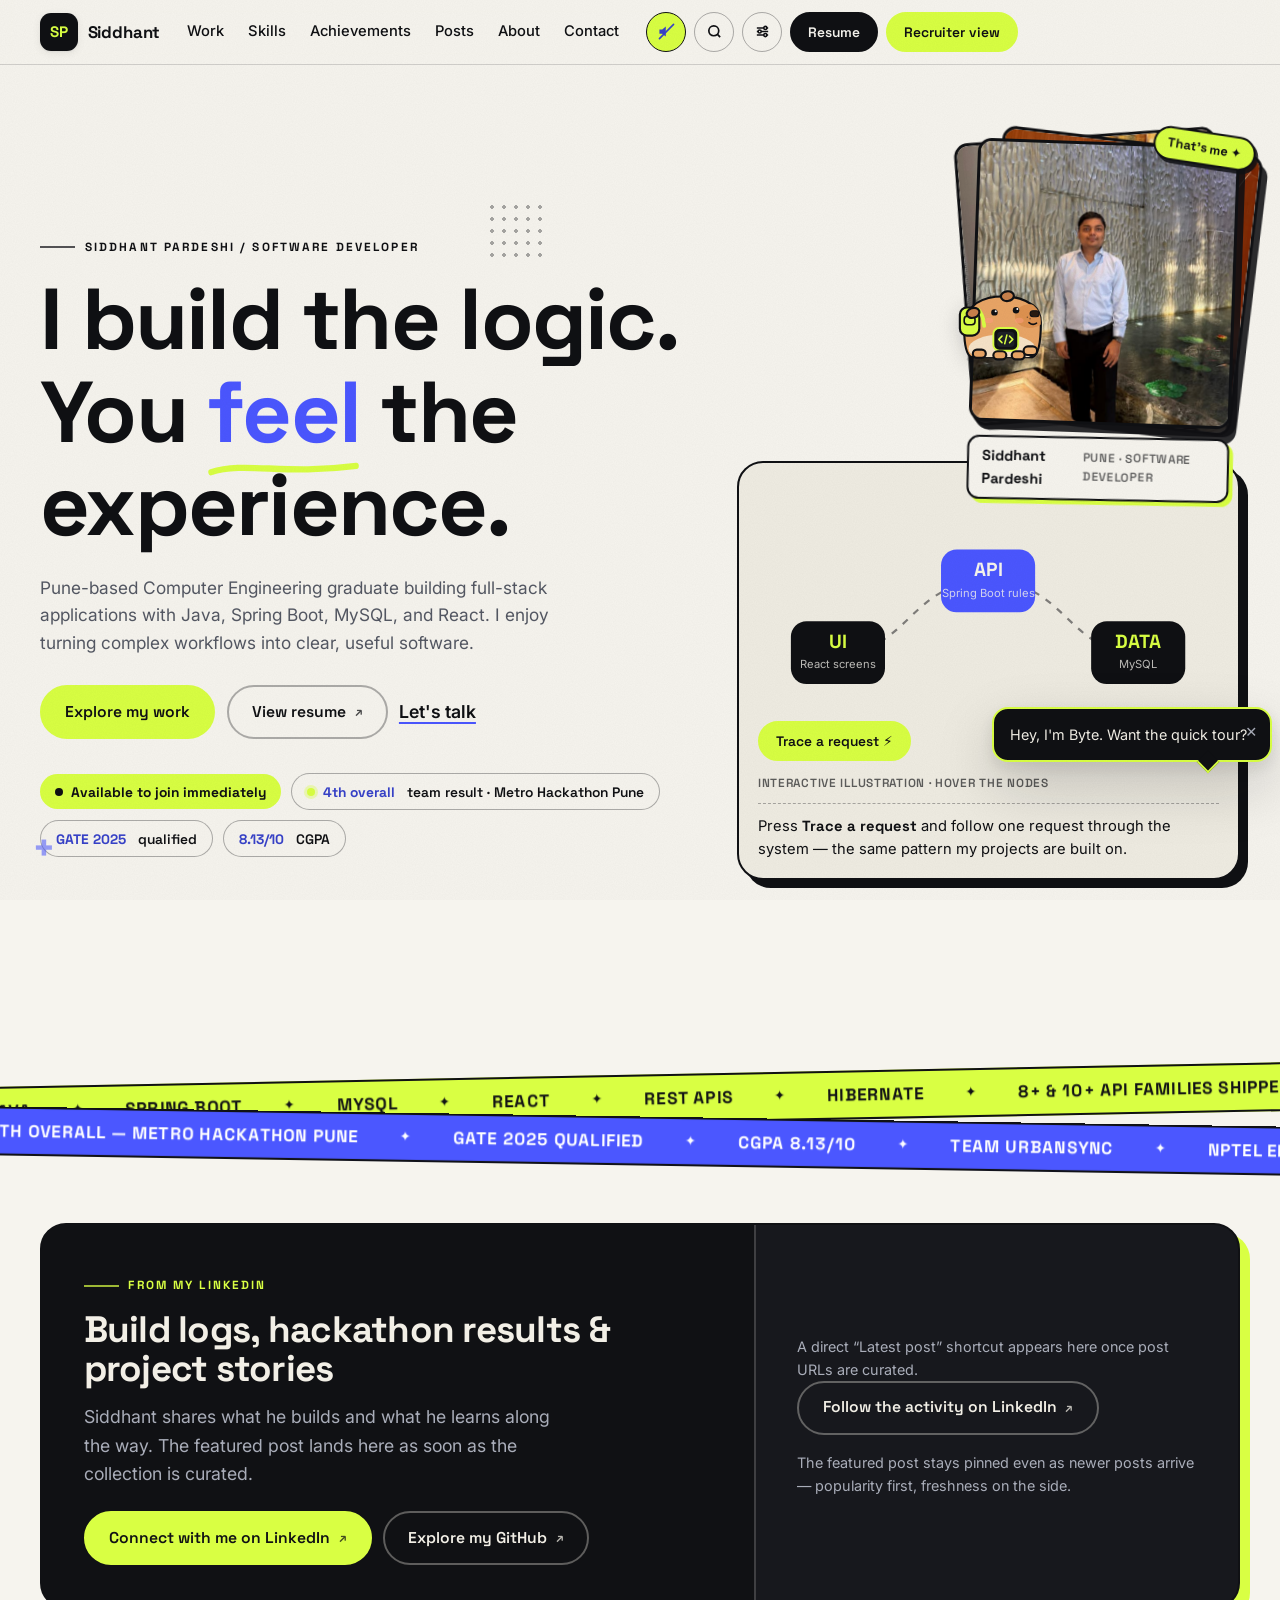
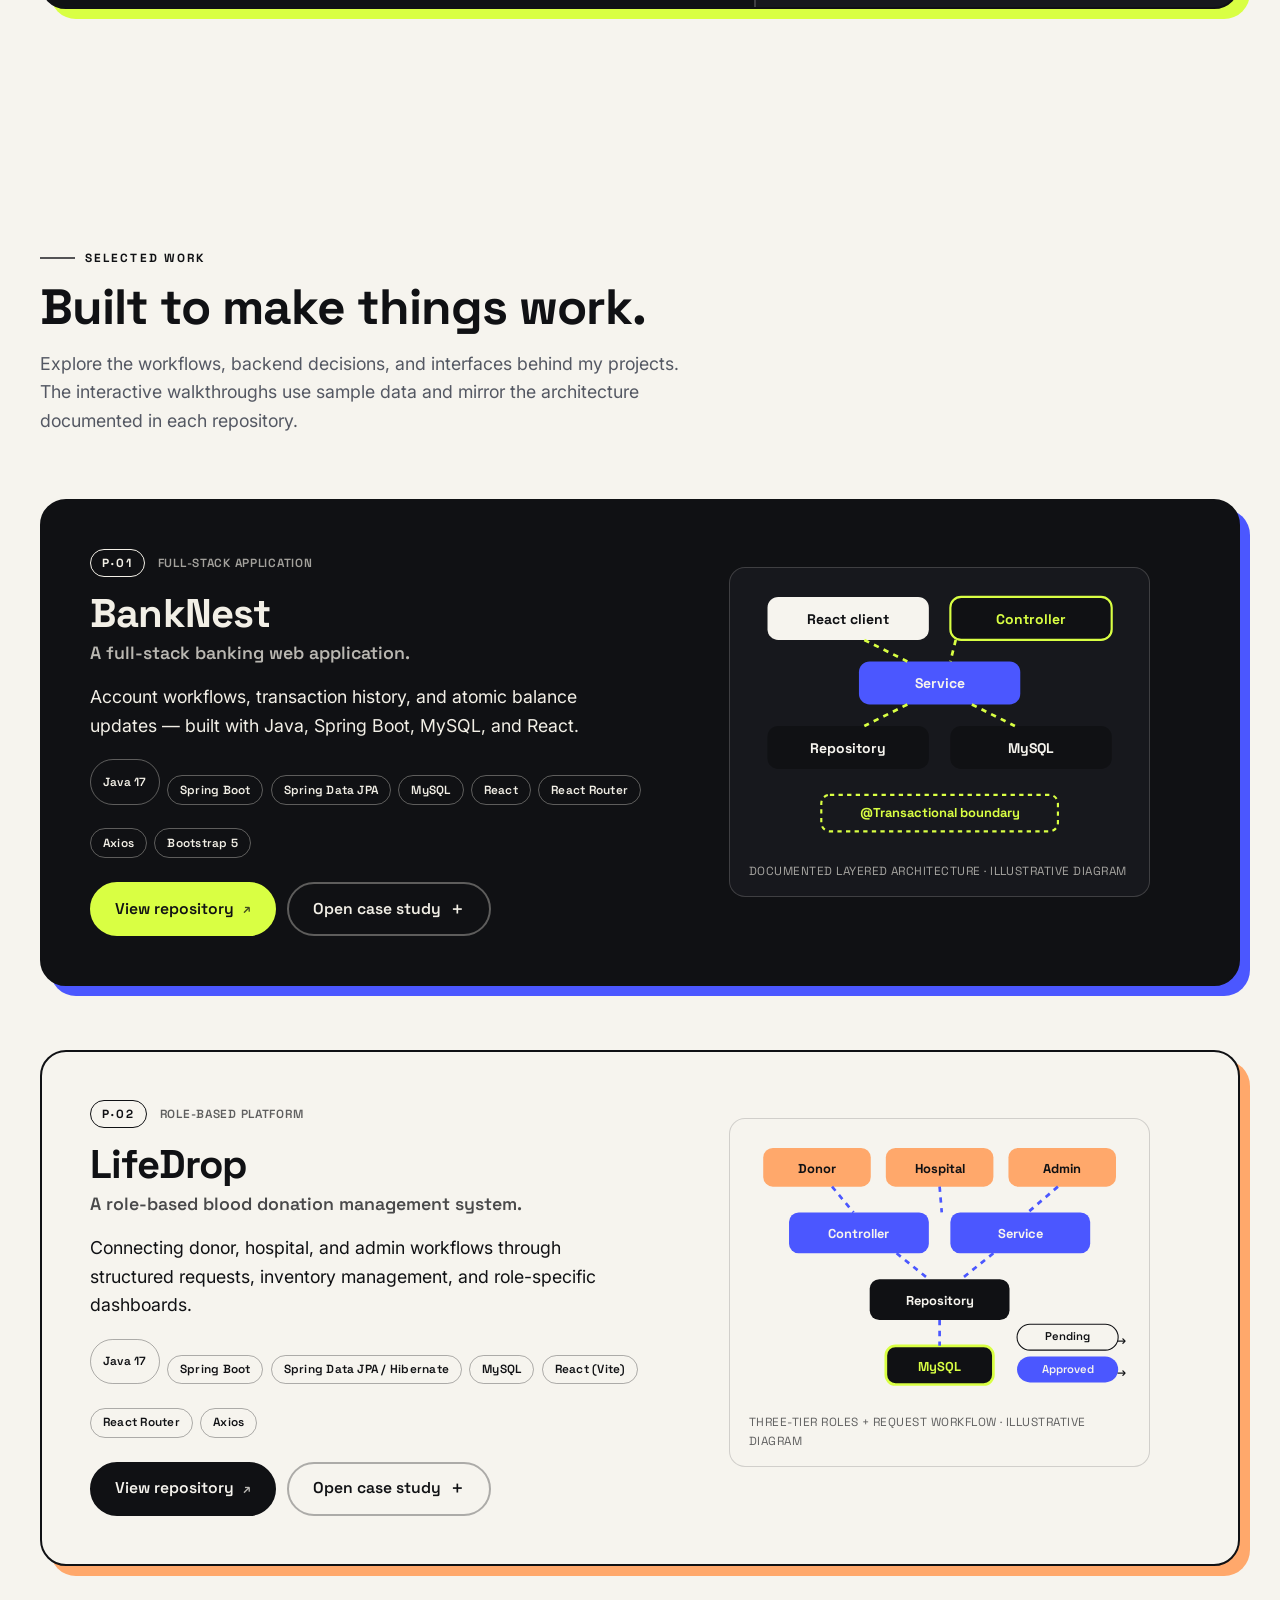
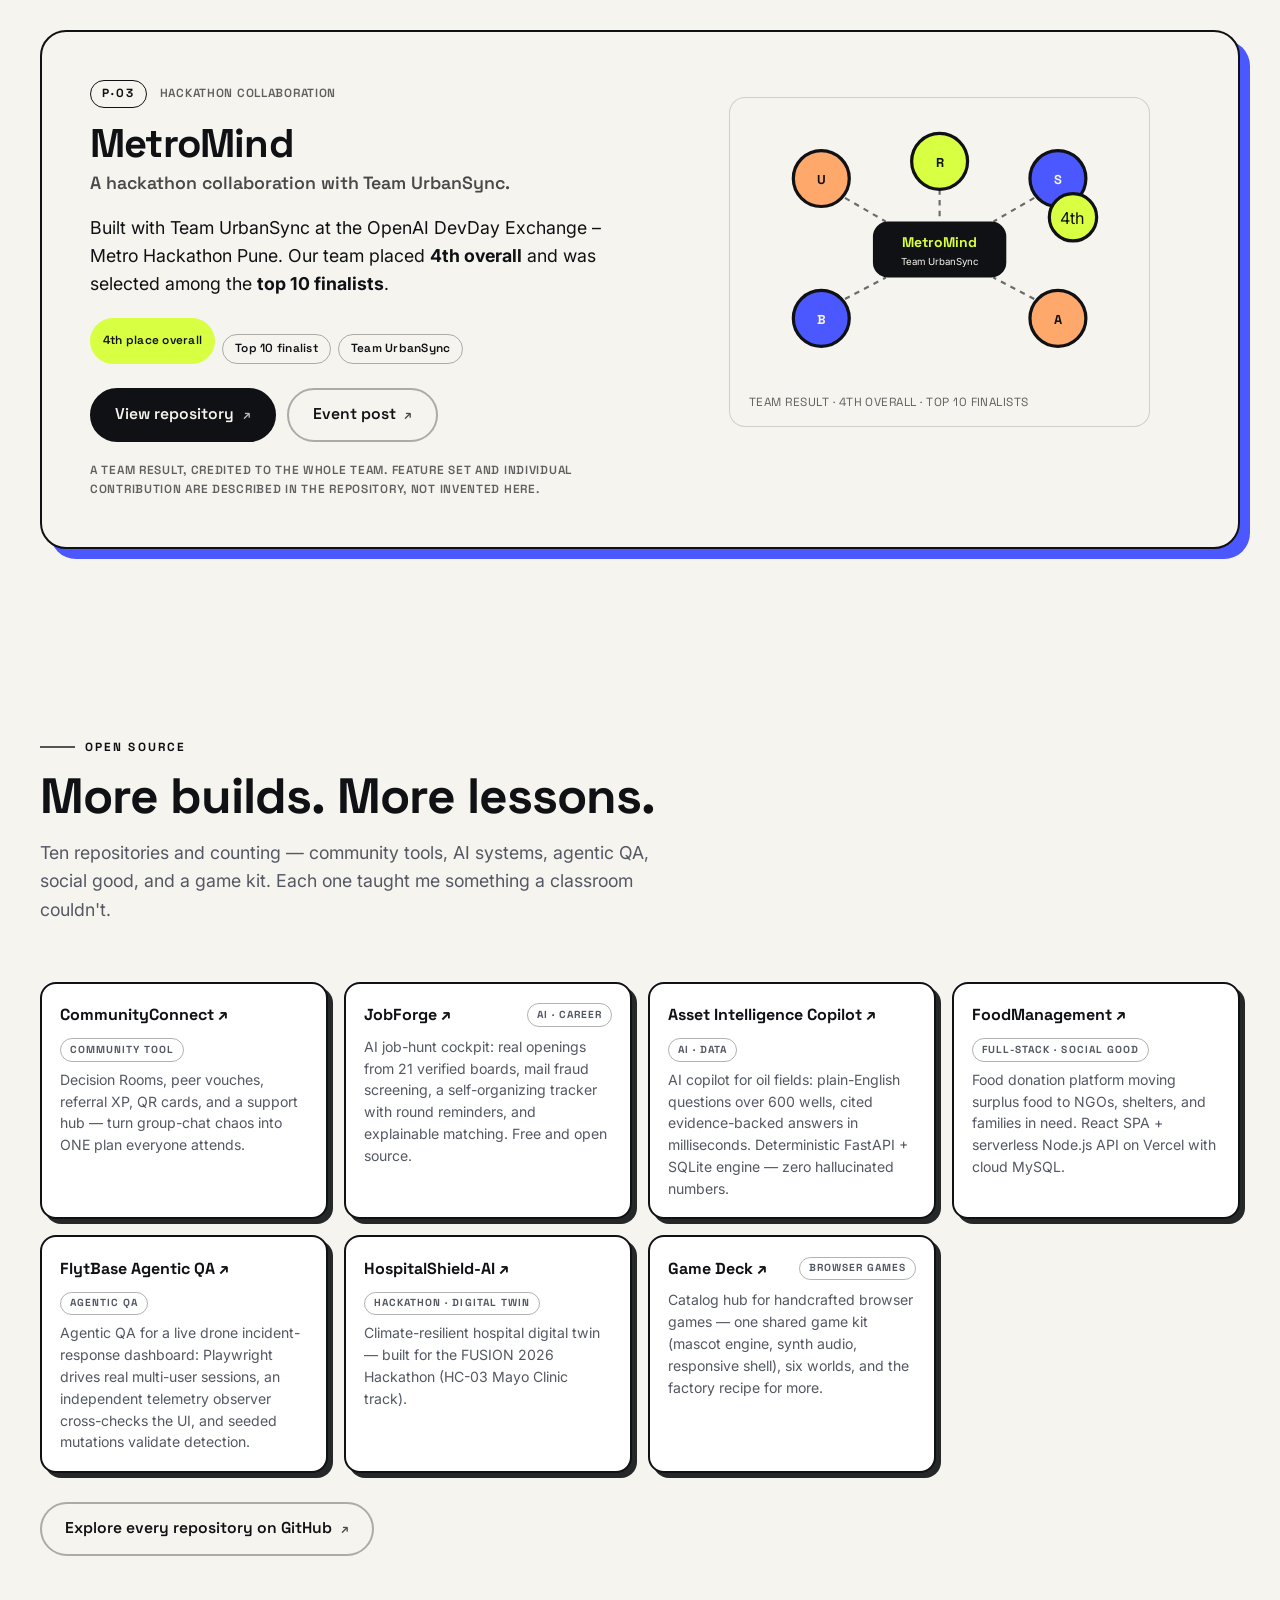
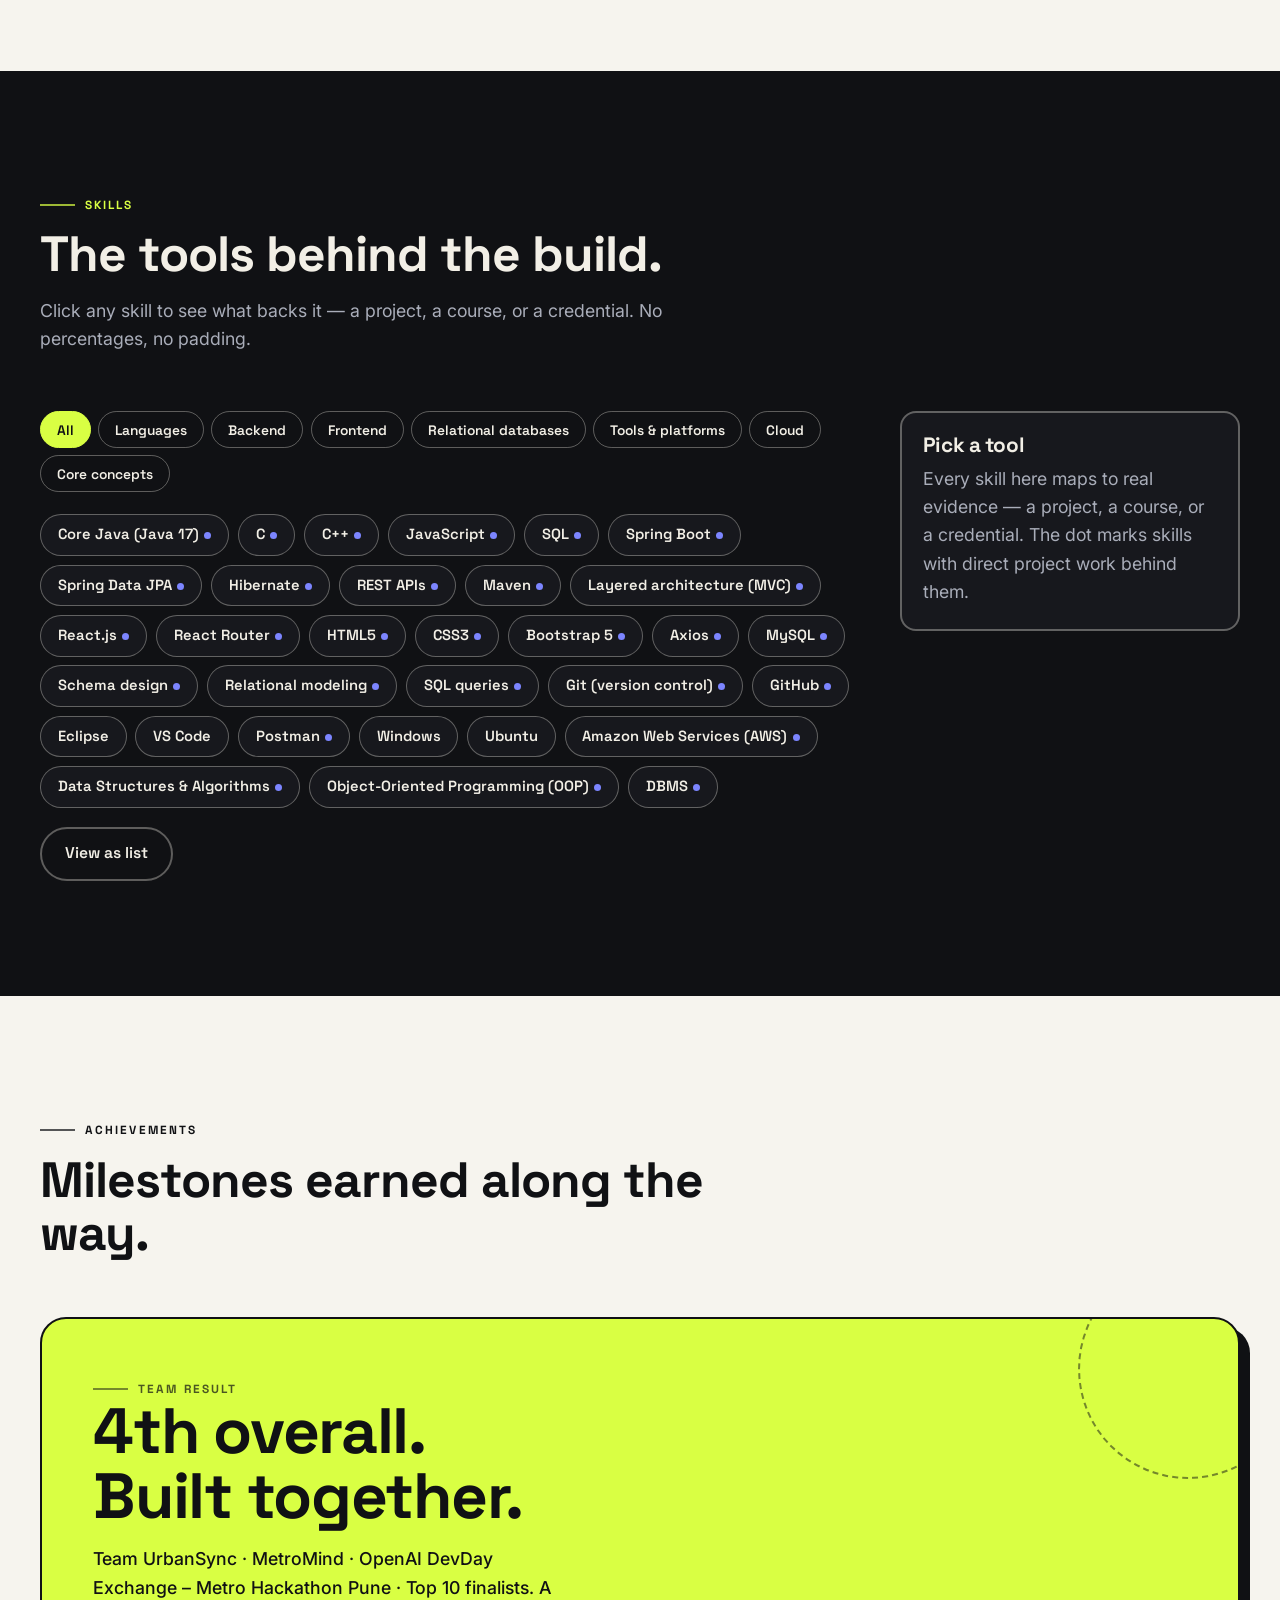
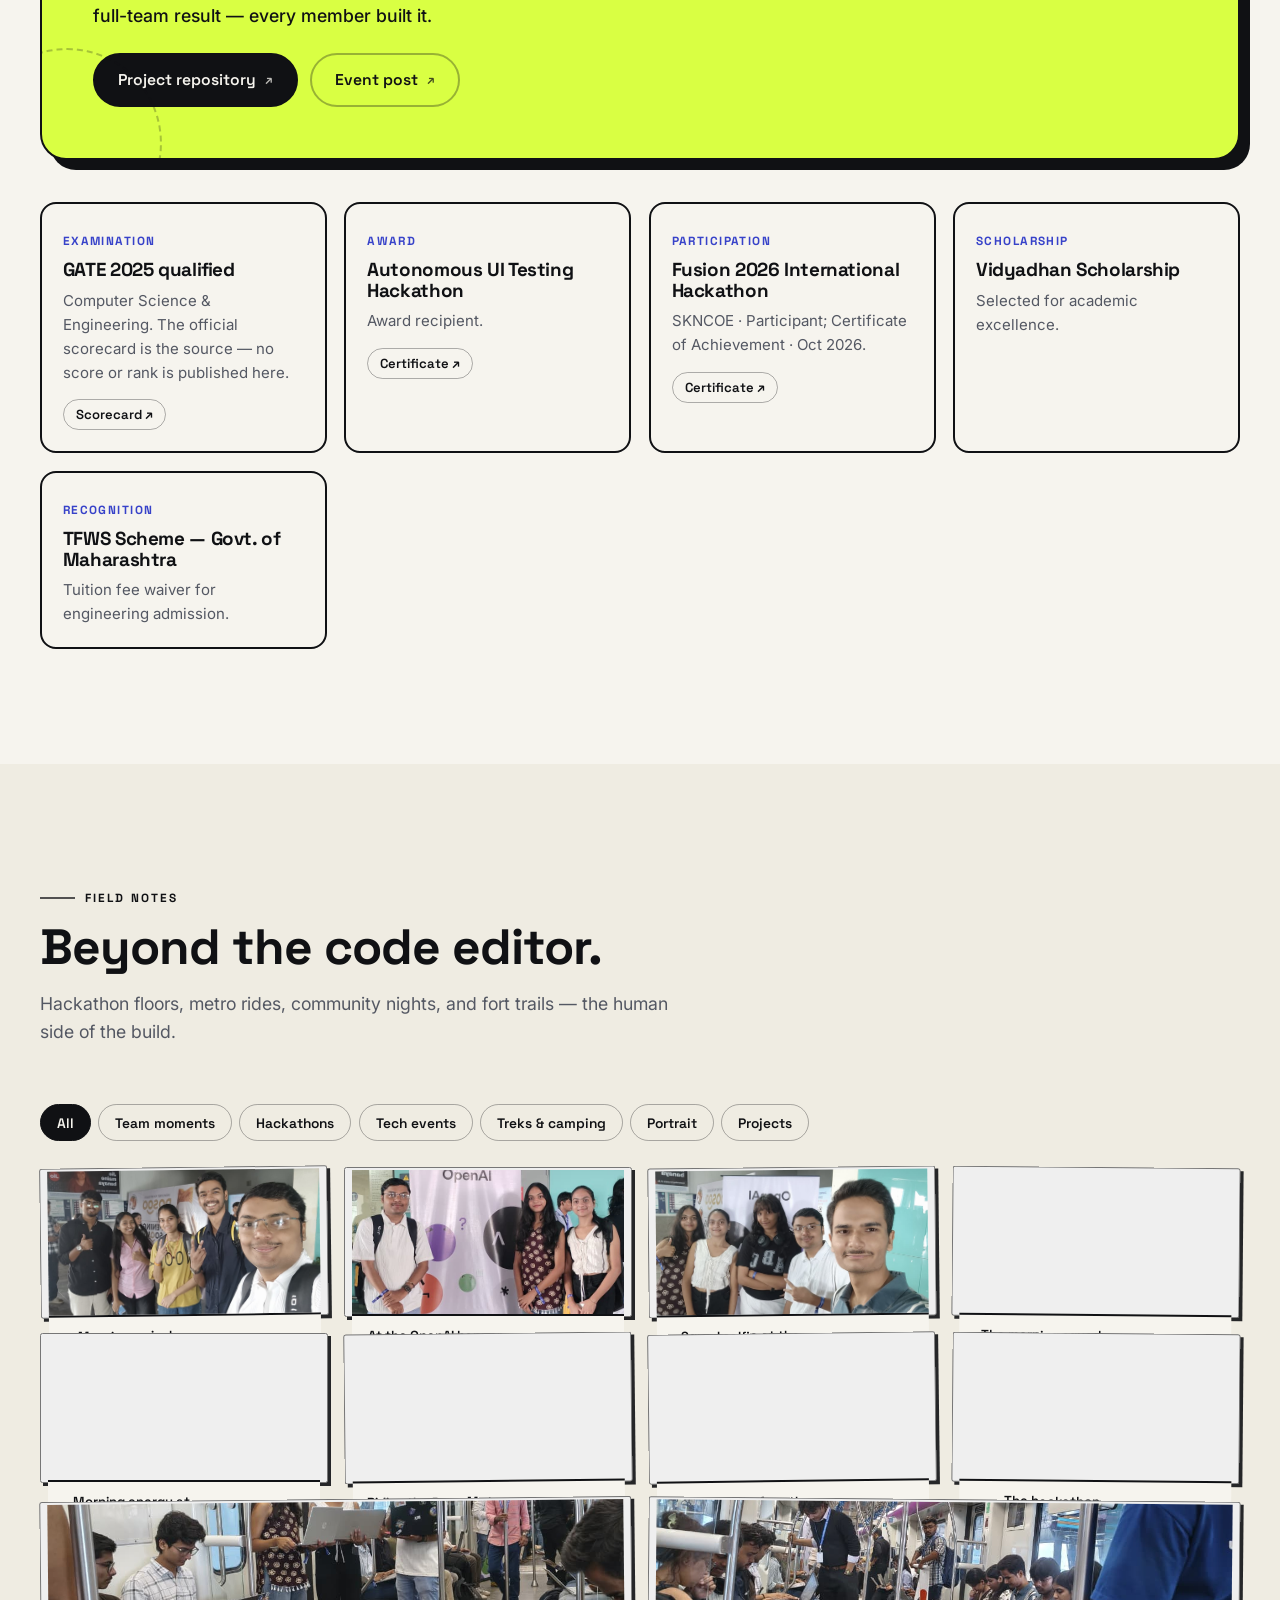
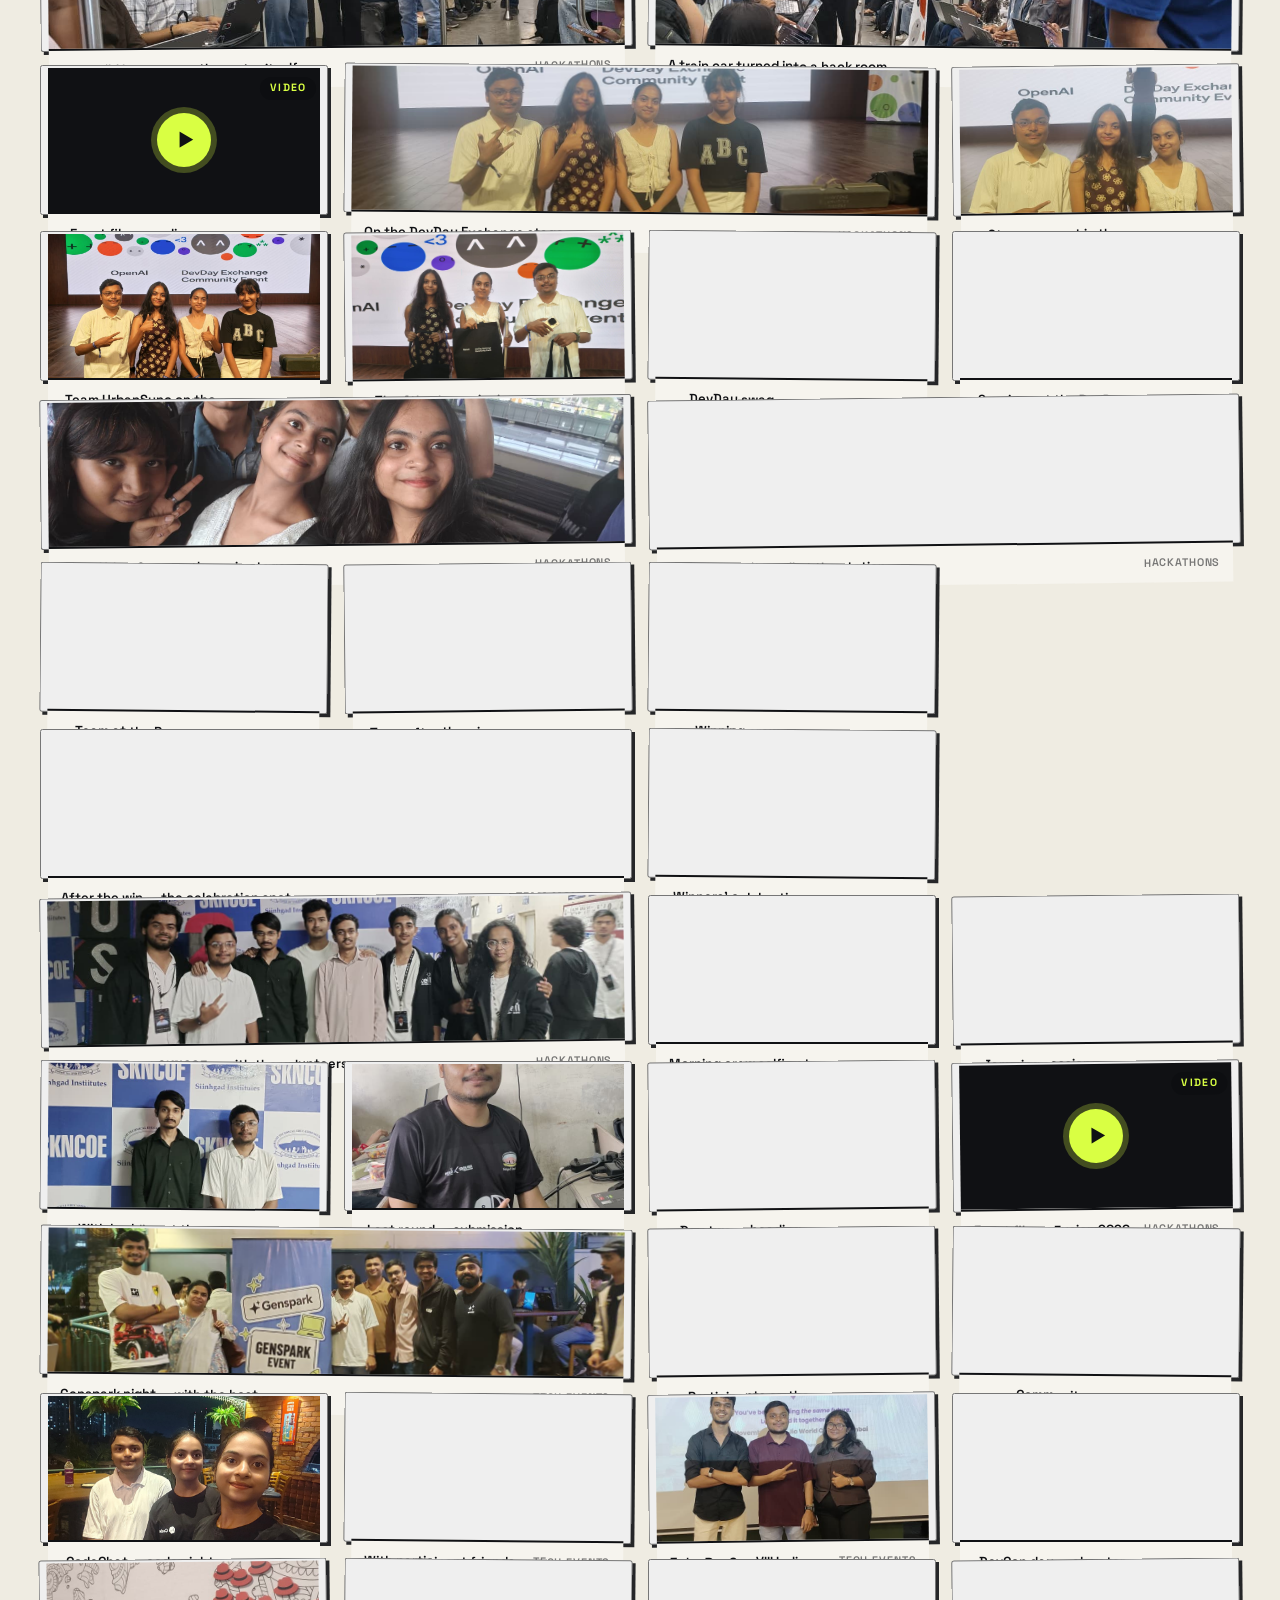
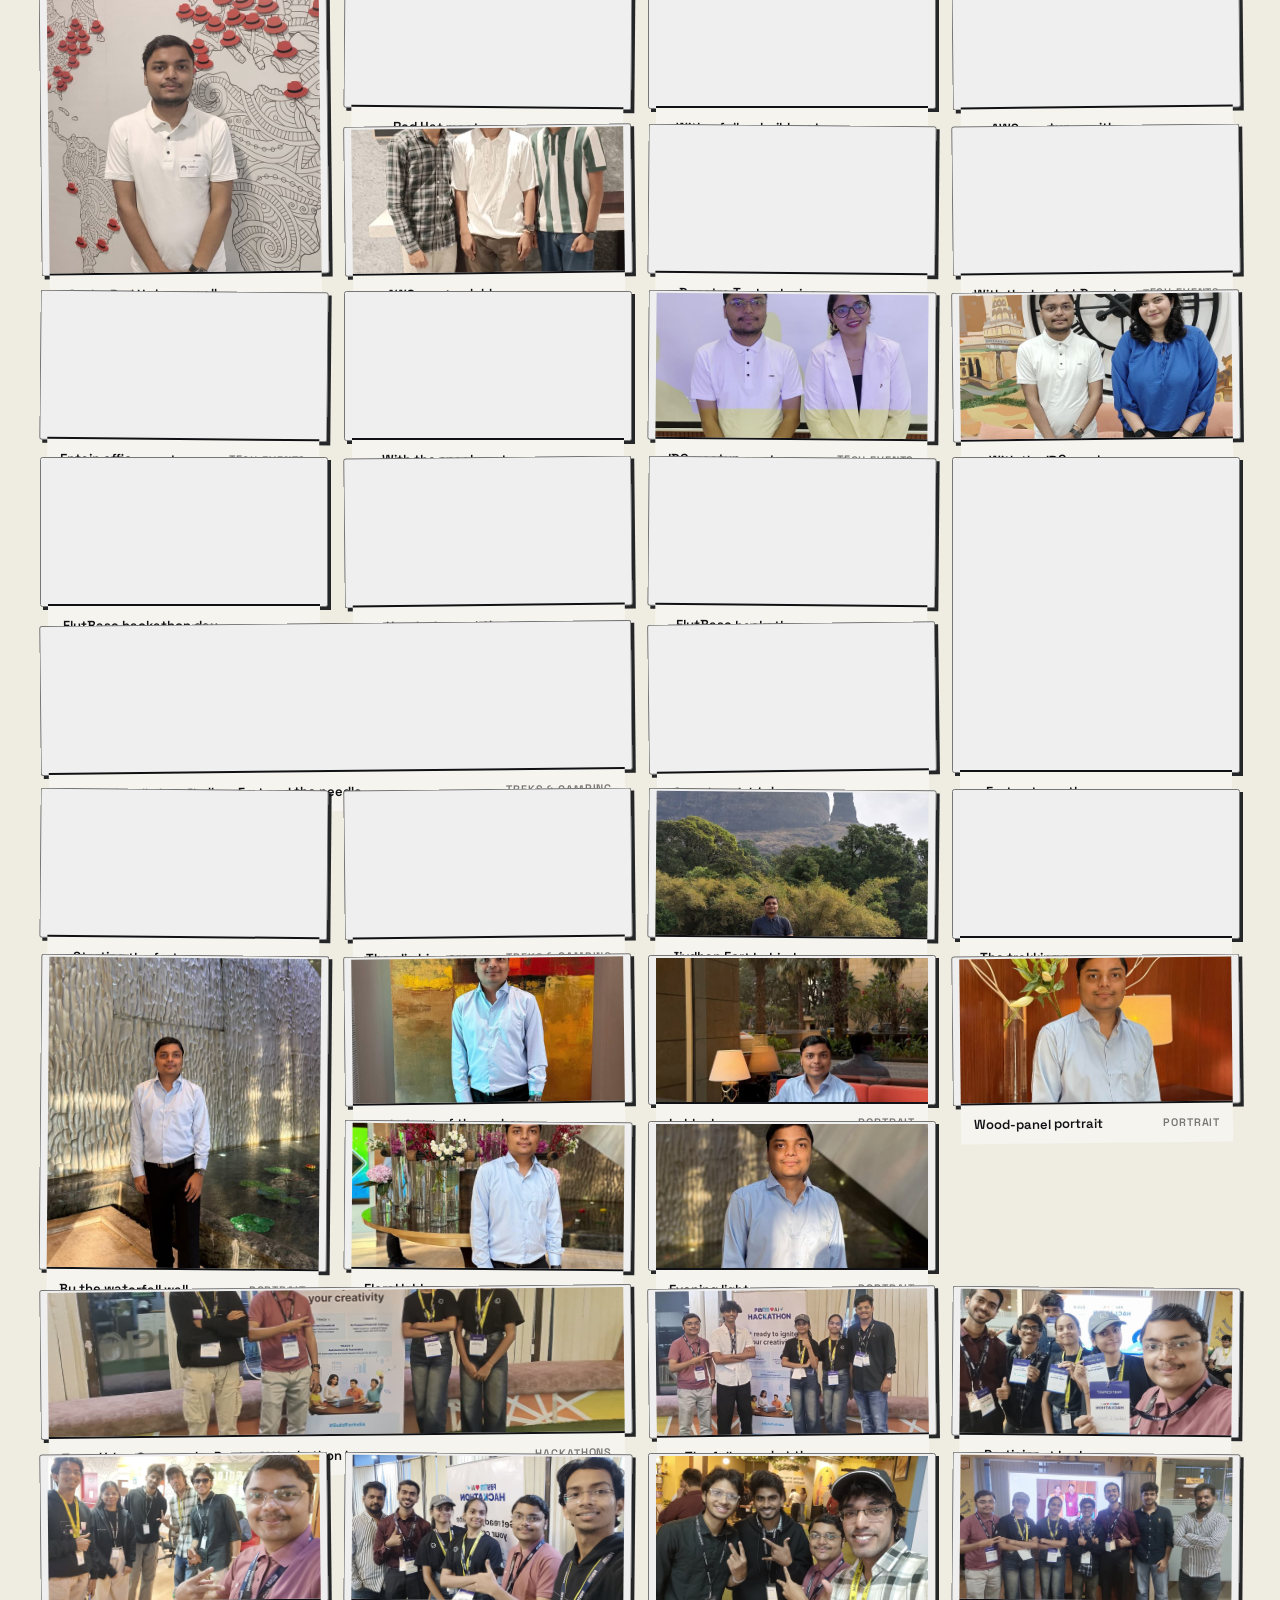
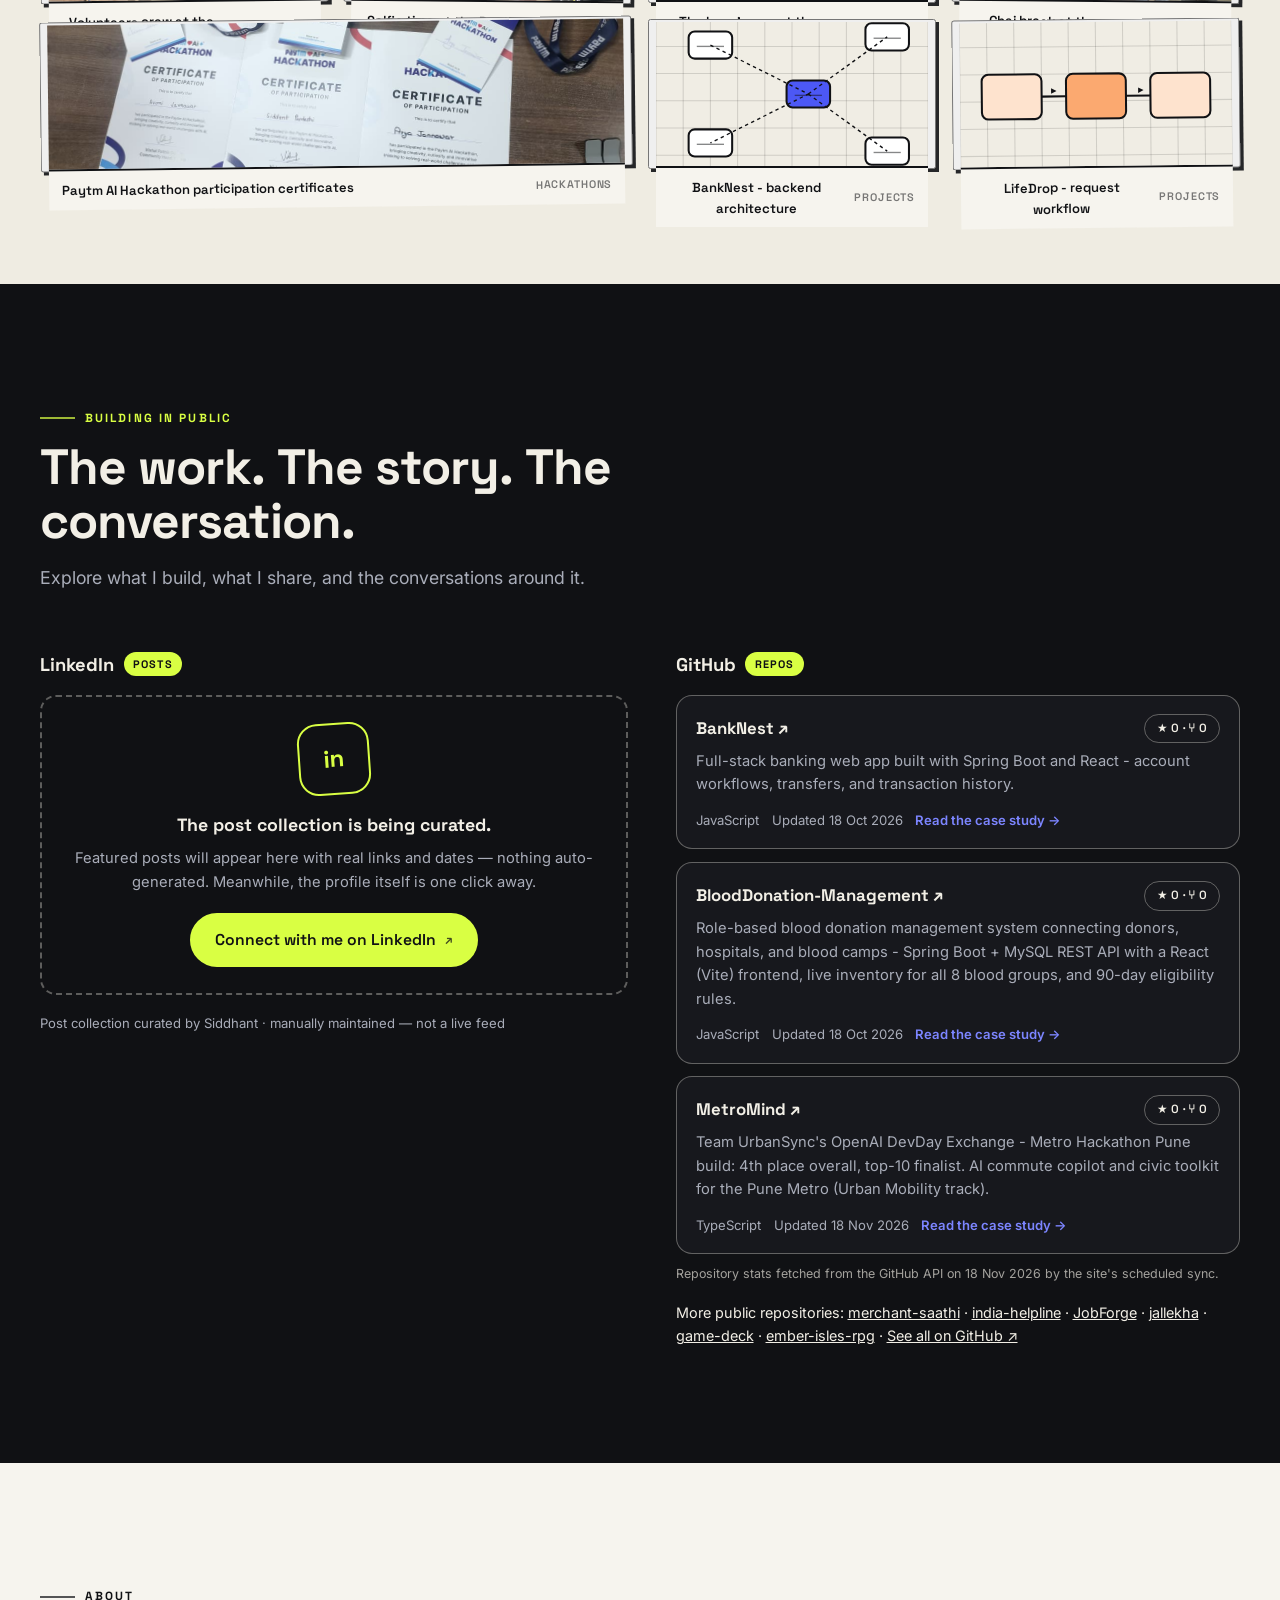
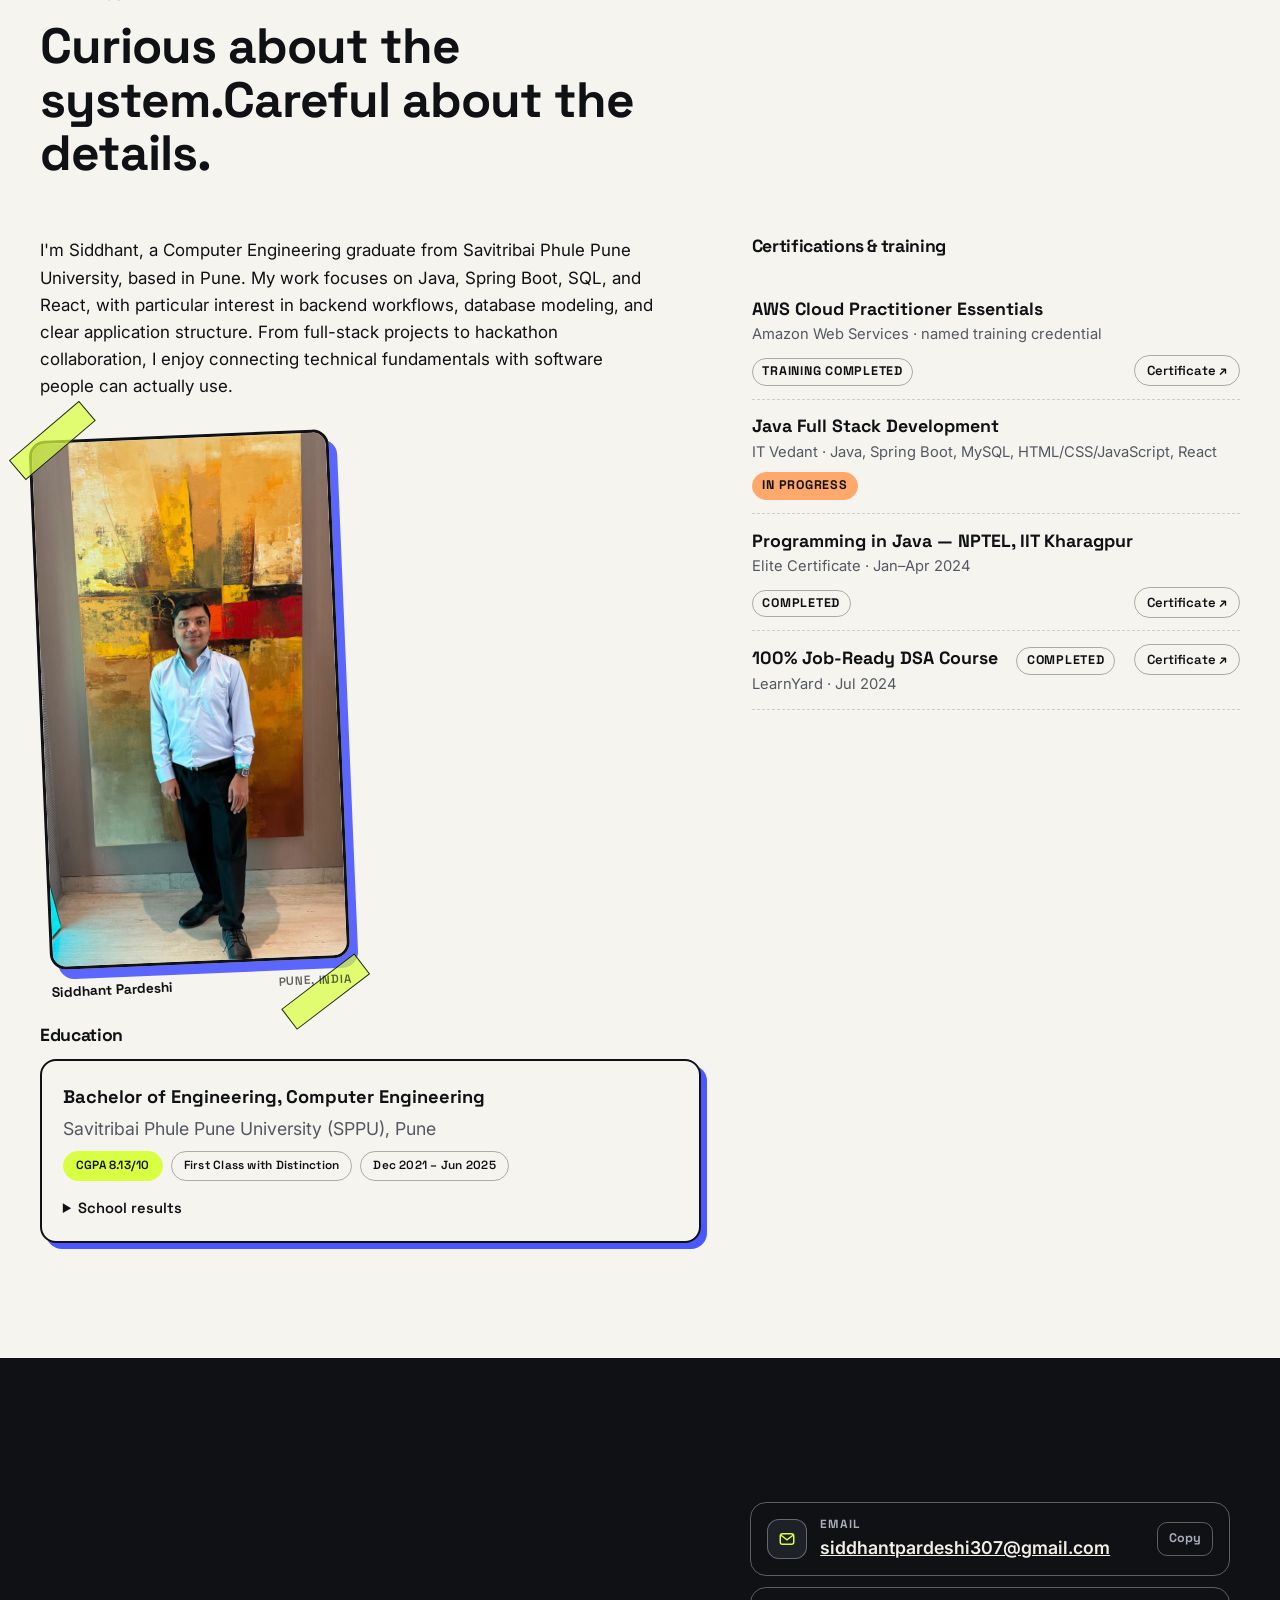
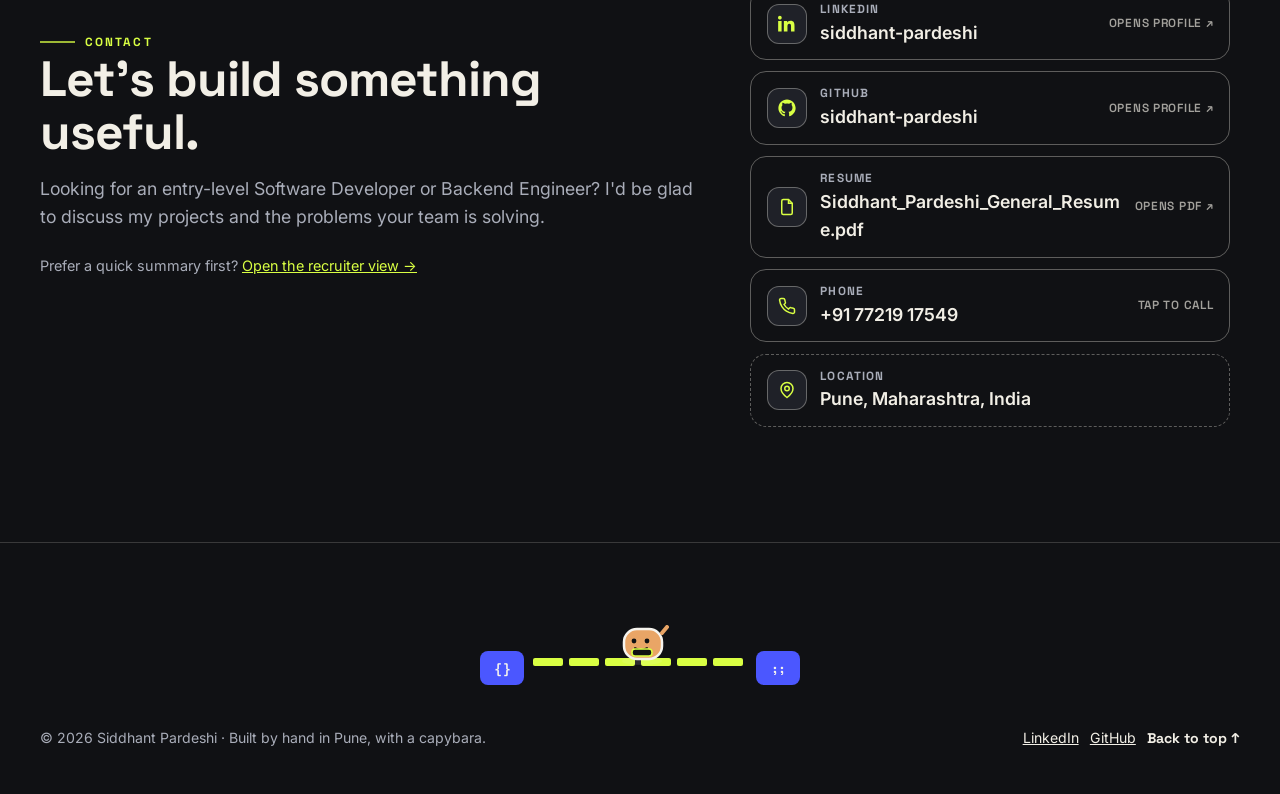
==== commit a4eb6be5: "Fix: vertical drag was broken — the dock's CSS bottom anchor was never released on drag start (top+b" ====
--- a/index.html
+++ b/index.html
@@ -16,12 +16,12 @@
 <link rel="preconnect" href="https://fonts.googleapis.com">
 <link rel="preconnect" href="https://fonts.gstatic.com" crossorigin>
 <link href="https://fonts.googleapis.com/css2?family=Space+Grotesk:wght@500;700&family=Inter:wght@400;600&display=swap" rel="stylesheet">
-<link rel="stylesheet" href="css/tokens.css?v=11">
-<link rel="stylesheet" href="css/base.css?v=11">
-<link rel="stylesheet" href="css/main.css?v=11">
-<link rel="stylesheet" href="css/byte.css?v=11">
-<link rel="stylesheet" href="css/handfx.css?v=11">
-<link rel="stylesheet" href="css/print.css?v=11">
+<link rel="stylesheet" href="css/tokens.css?v=12">
+<link rel="stylesheet" href="css/base.css?v=12">
+<link rel="stylesheet" href="css/main.css?v=12">
+<link rel="stylesheet" href="css/byte.css?v=12">
+<link rel="stylesheet" href="css/handfx.css?v=12">
+<link rel="stylesheet" href="css/print.css?v=12">
 <script type="application/ld+json">
 {
   "@context": "https://schema.org",
@@ -917,14 +917,14 @@
   </footer>
 </dialog>
 
-<script src="js/content.js?v=11"></script>
-<script src="js/byte.js?v=11"></script>
-<script src="js/sims.js?v=11"></script>
-<script src="js/skills.js?v=11"></script>
-<script src="js/gallery.js?v=11"></script>
-<script src="js/posts.js?v=11"></script>
-<script src="js/handfx.js?v=11"></script>
-<script src="js/app.js?v=11"></script>
+<script src="js/content.js?v=12"></script>
+<script src="js/byte.js?v=12"></script>
+<script src="js/sims.js?v=12"></script>
+<script src="js/skills.js?v=12"></script>
+<script src="js/gallery.js?v=12"></script>
+<script src="js/posts.js?v=12"></script>
+<script src="js/handfx.js?v=12"></script>
+<script src="js/app.js?v=12"></script>
 <script>
 /* freshness guard: a service worker keeps HTML network-first so visitors
    always get the current build, and a version stamp reloads once when the
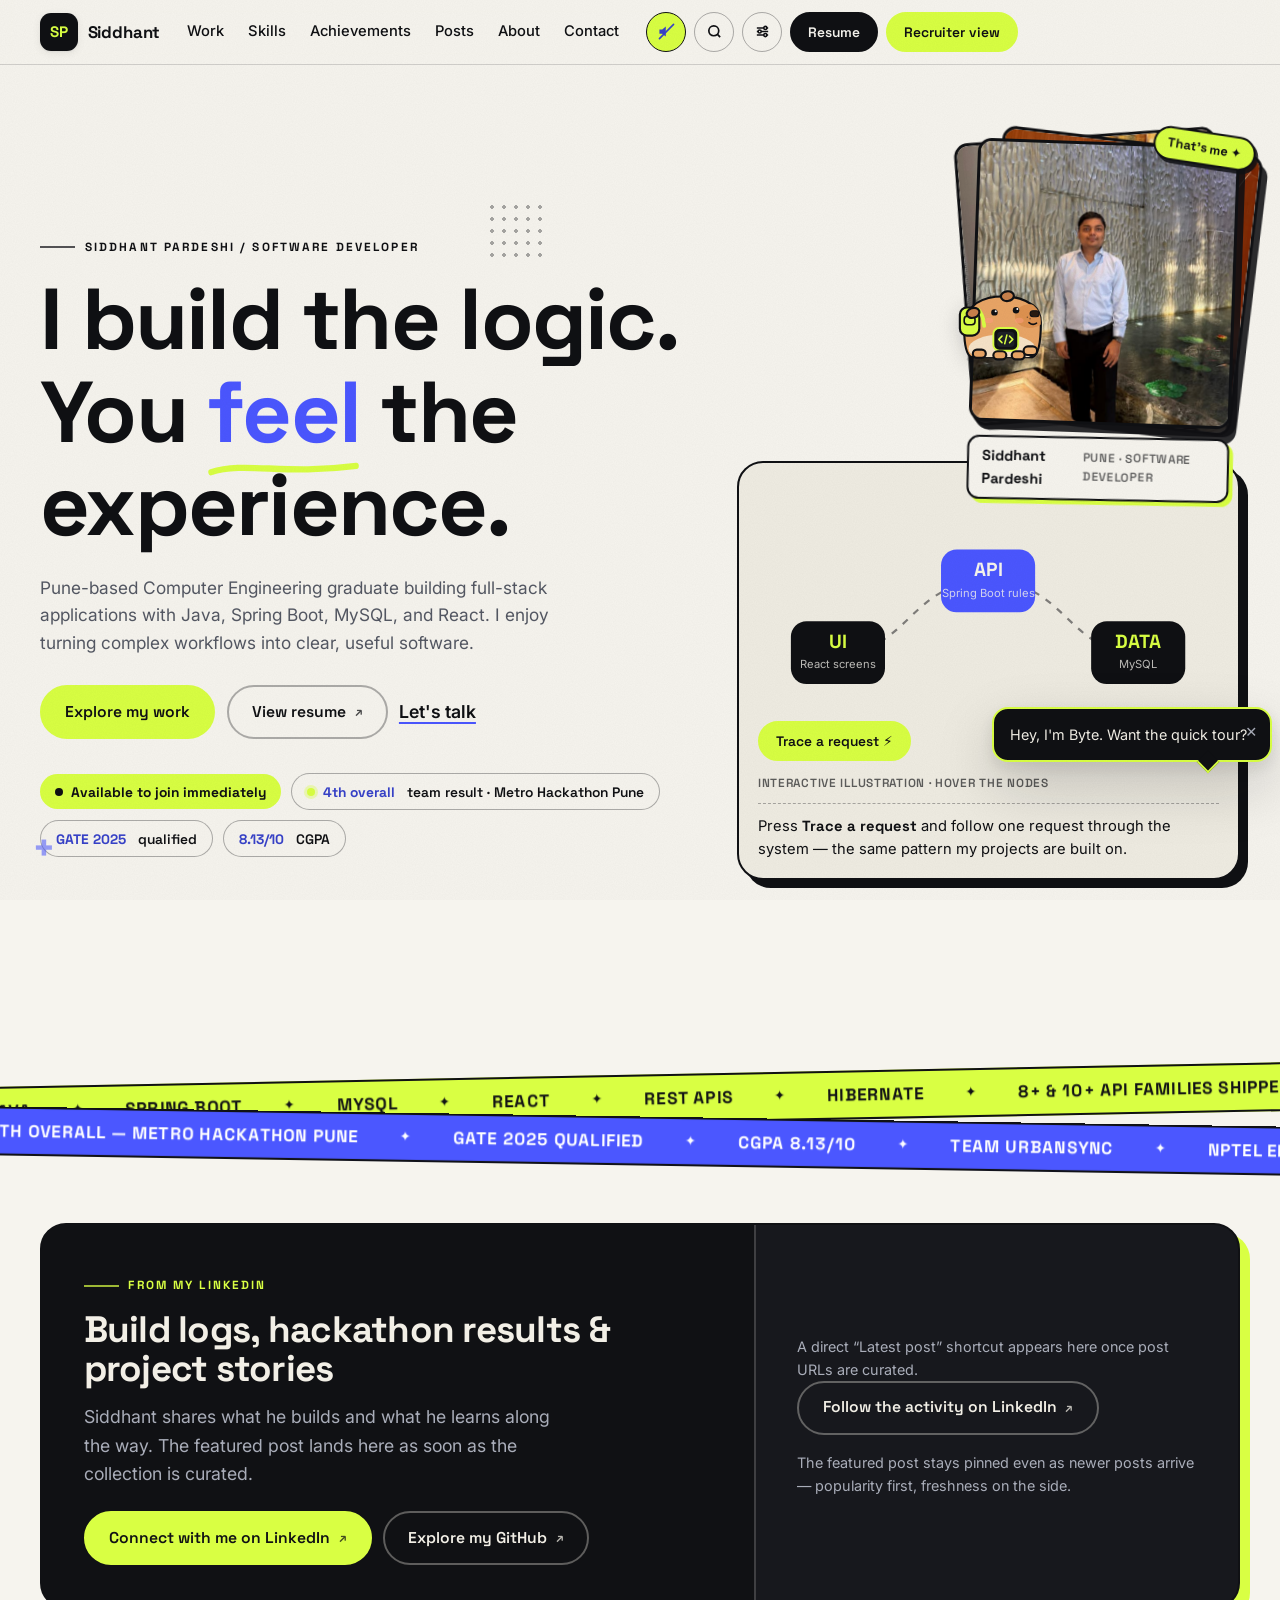
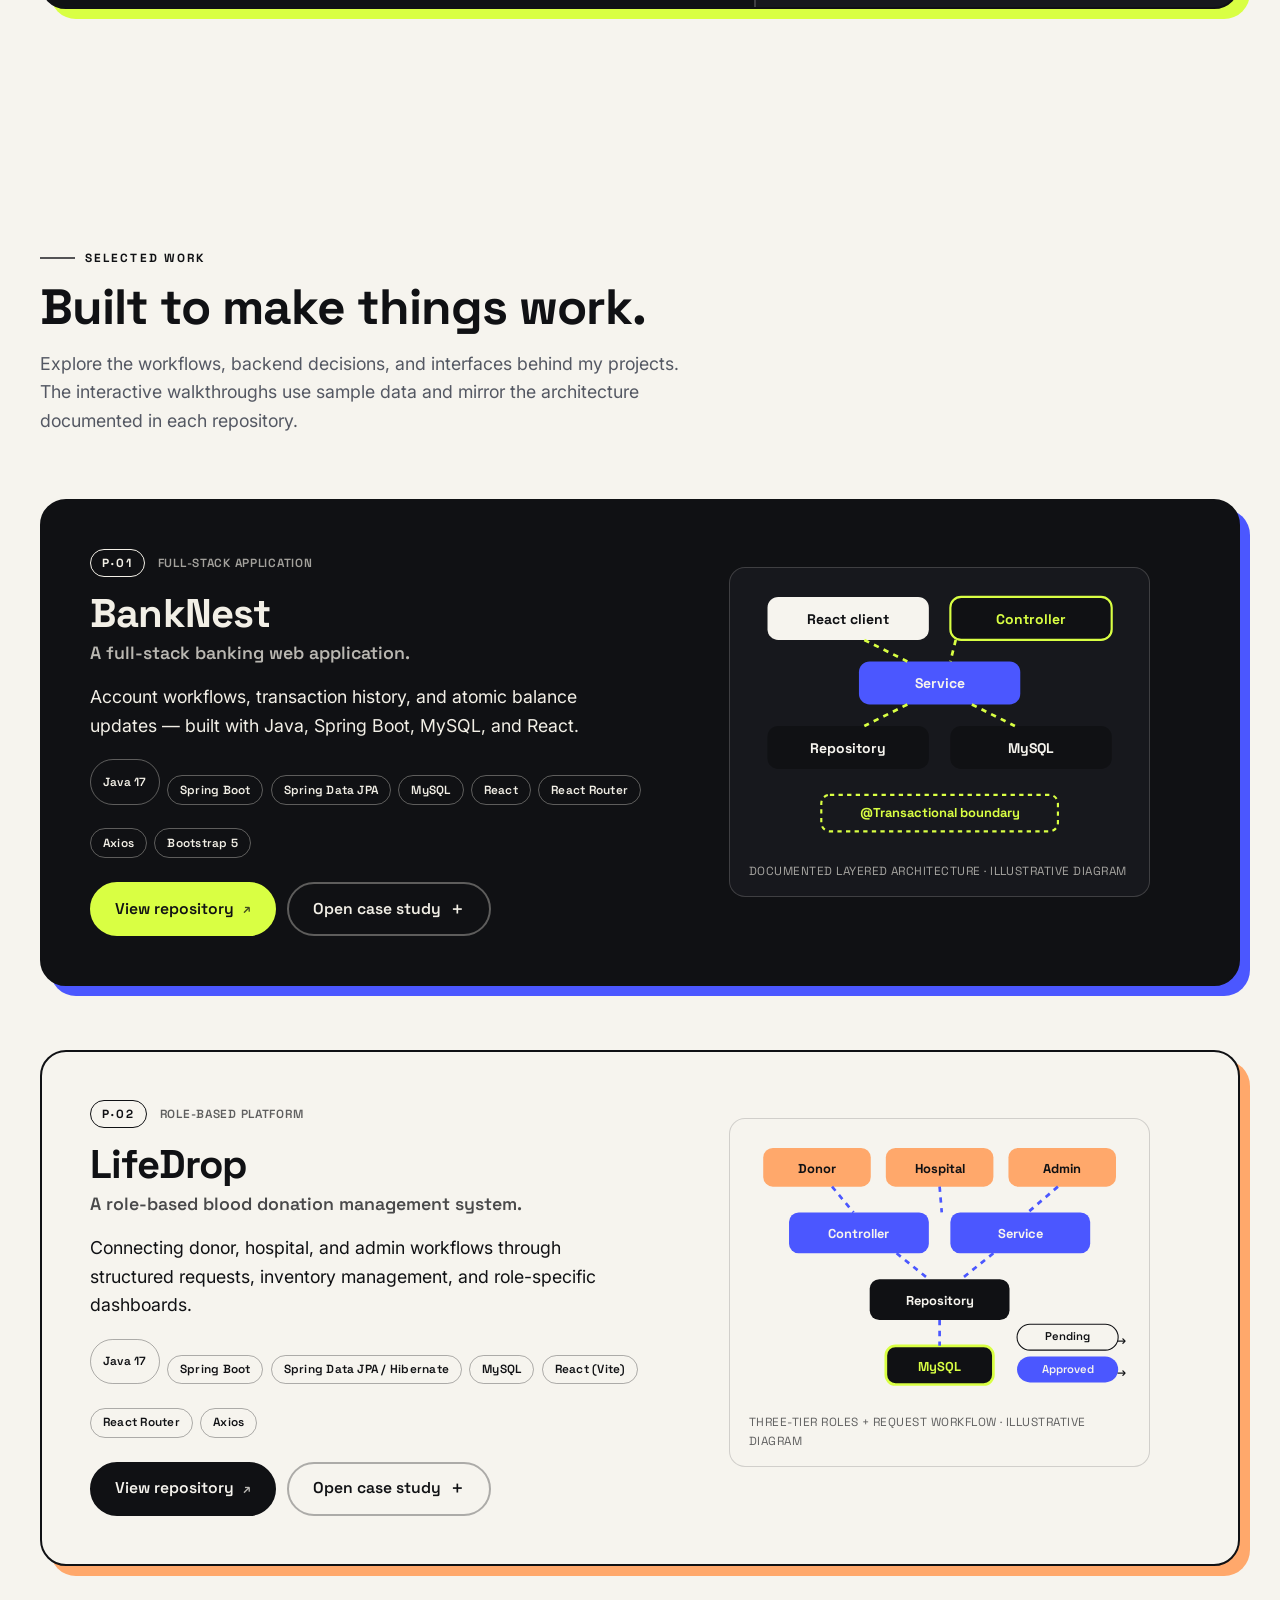
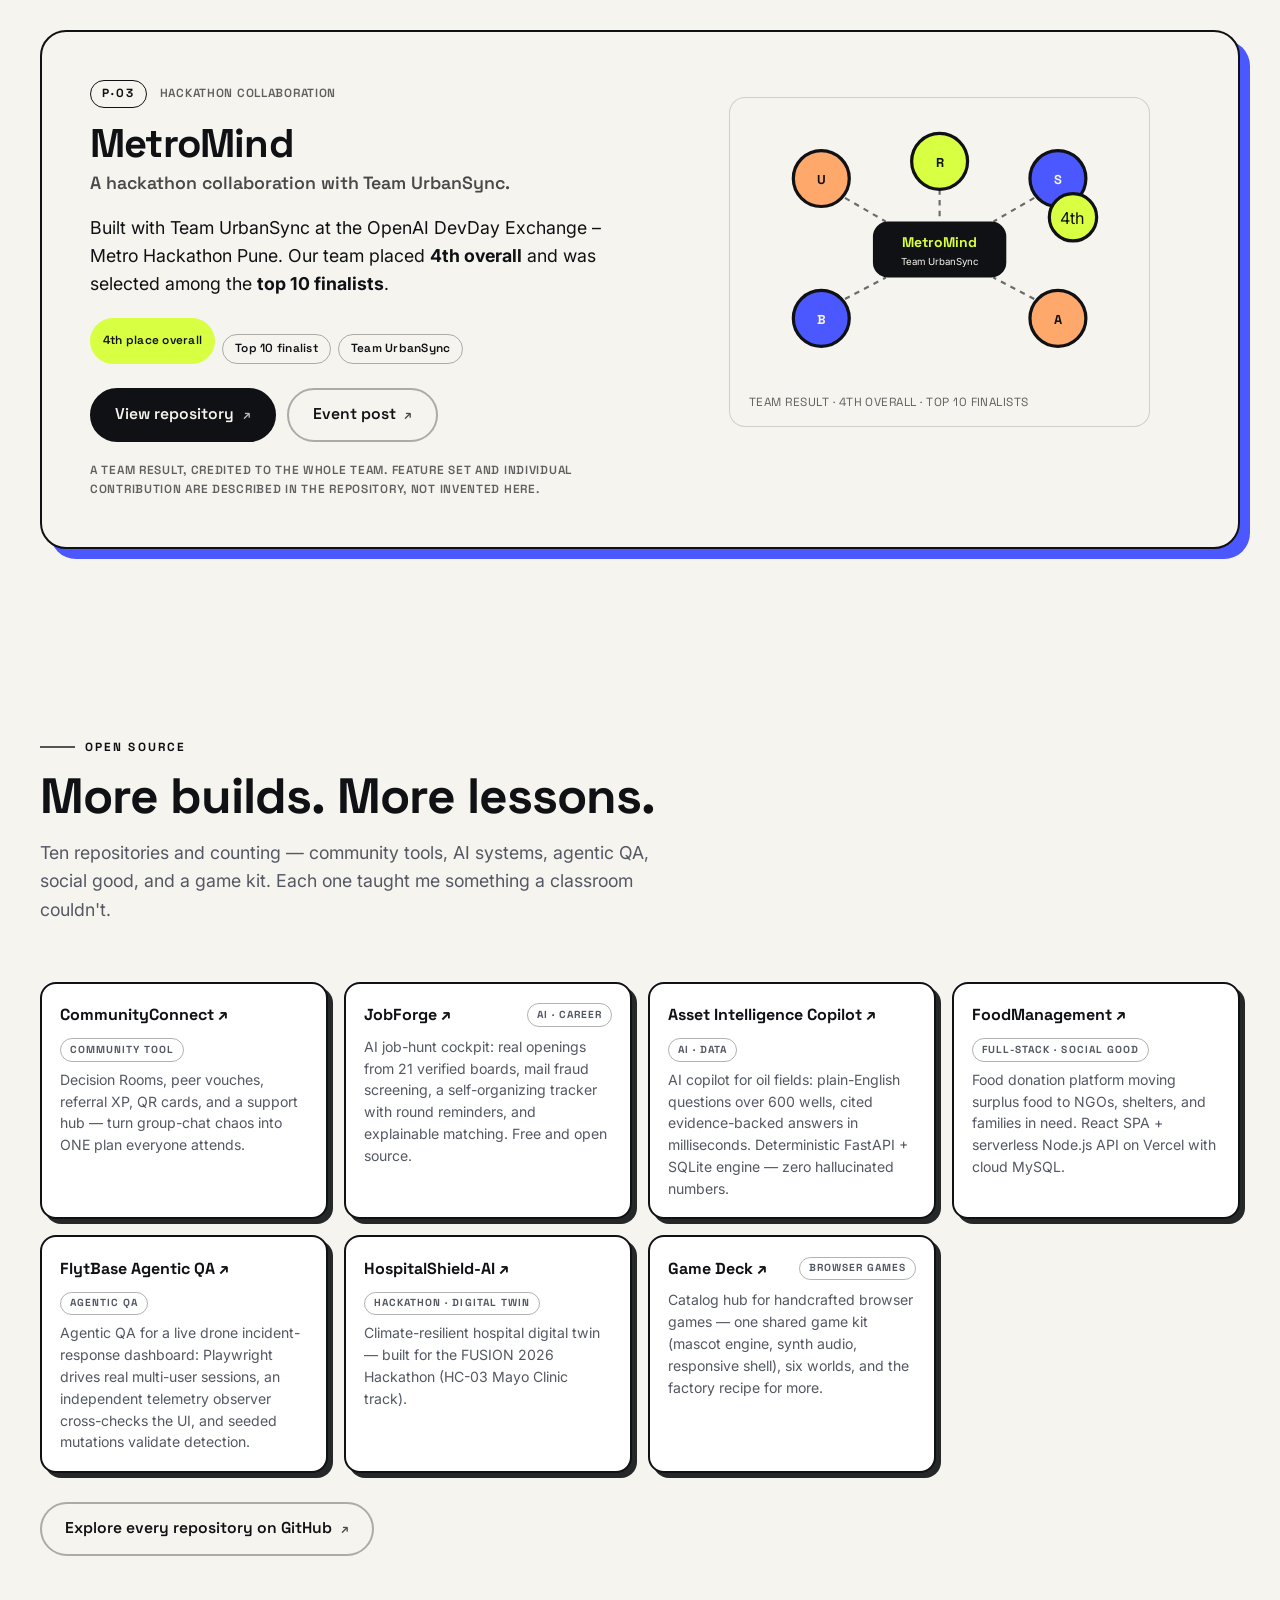
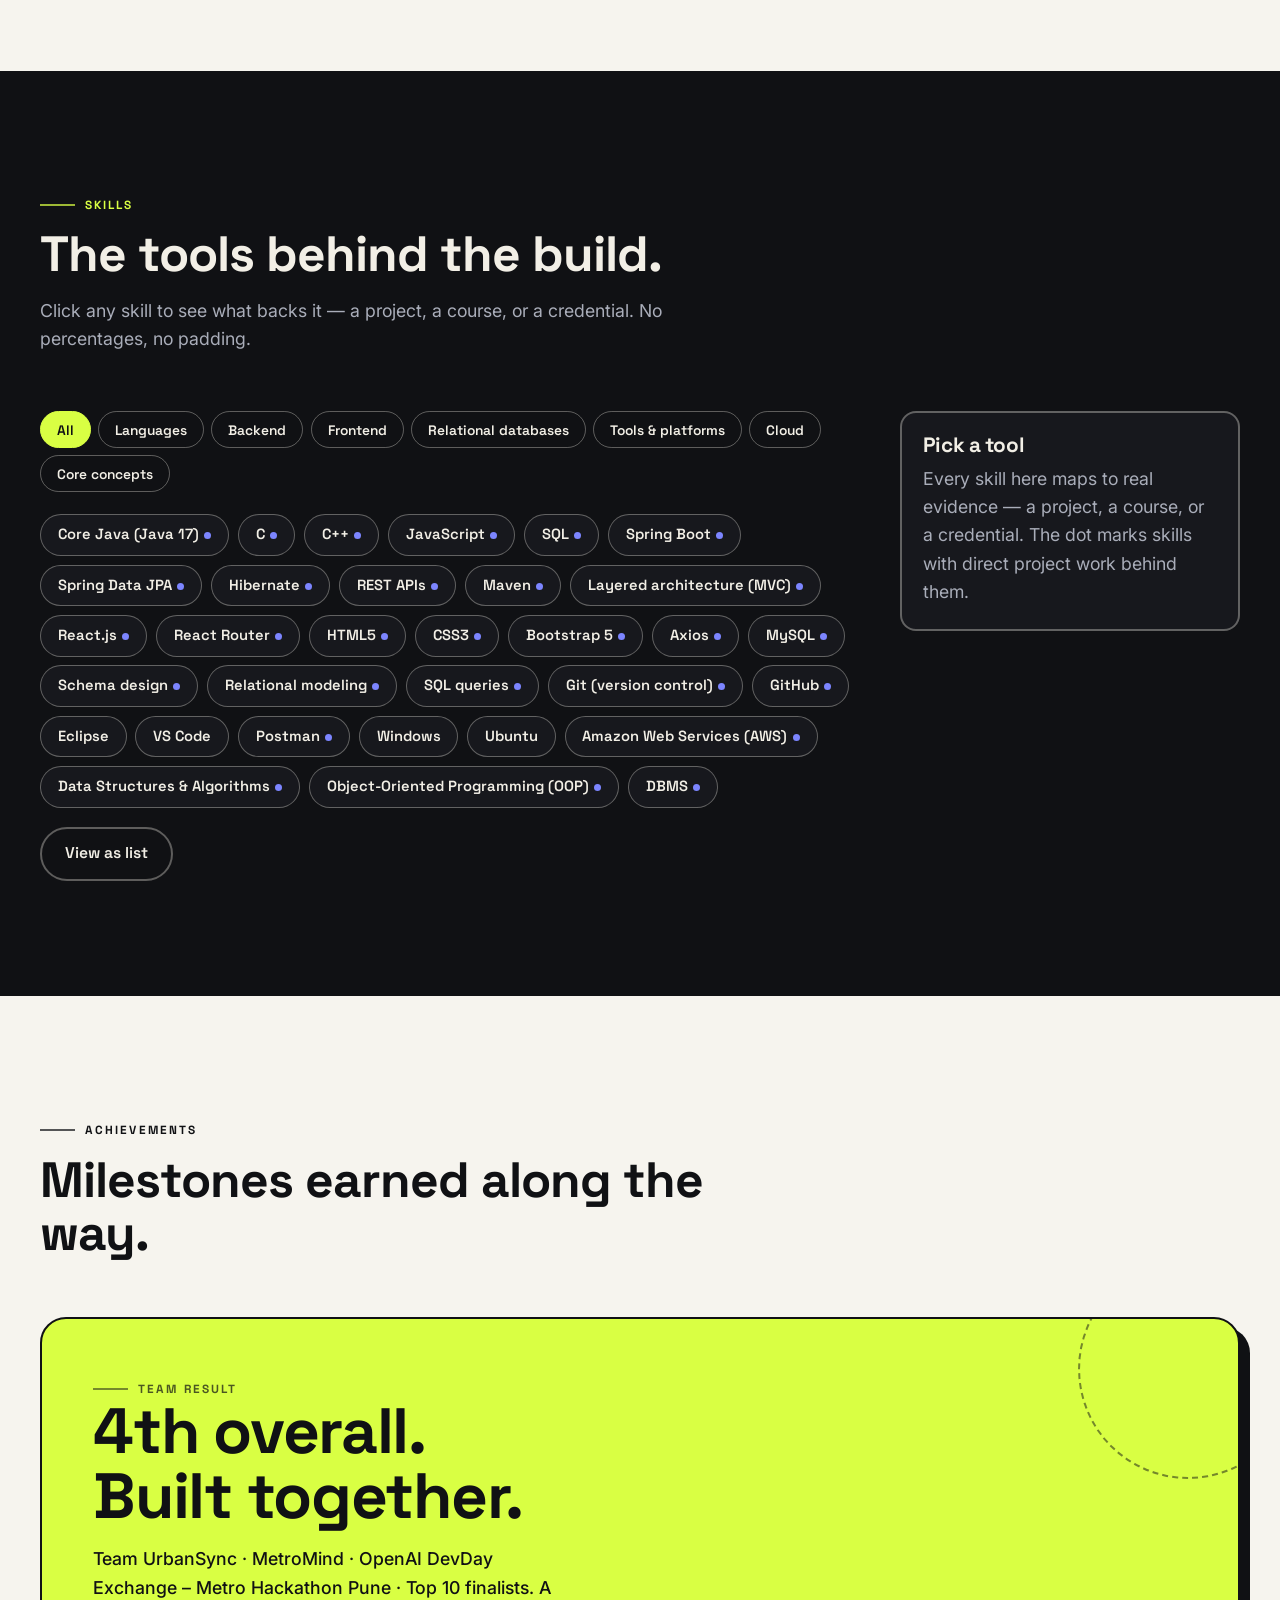
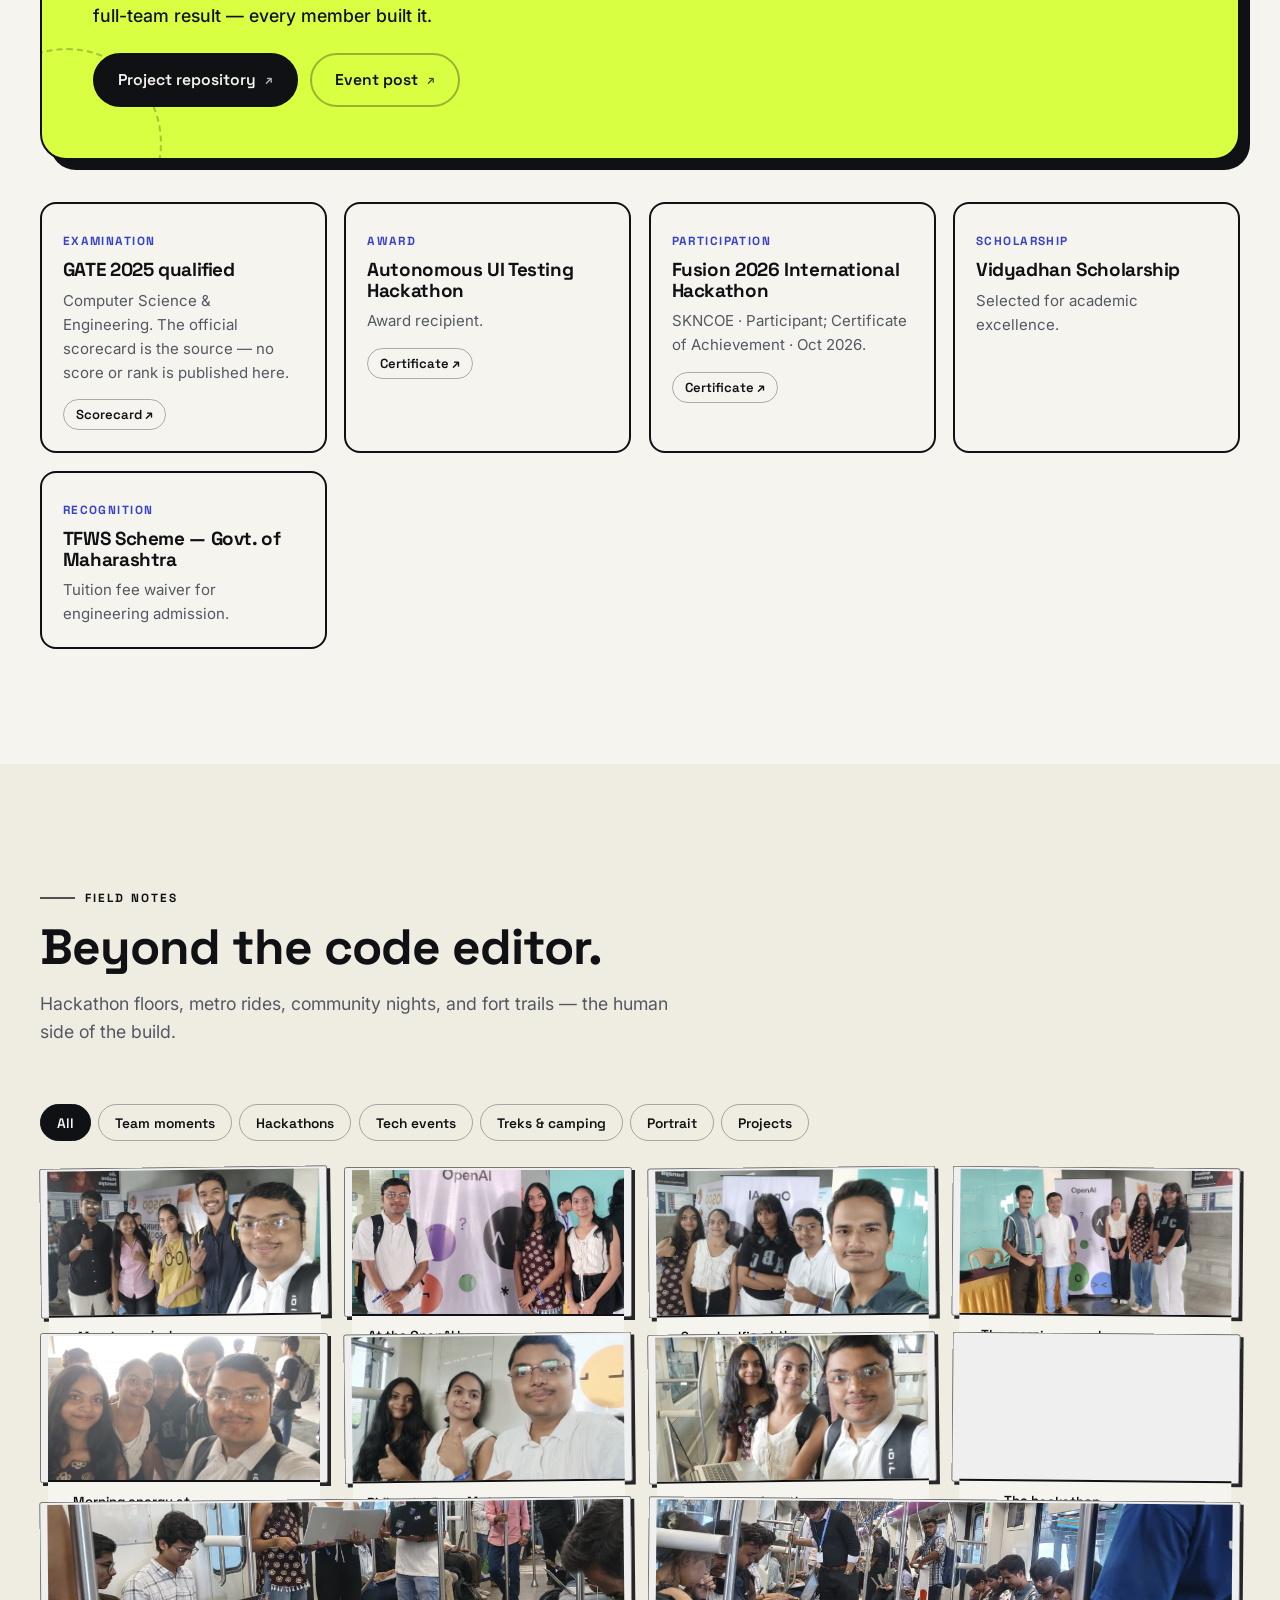
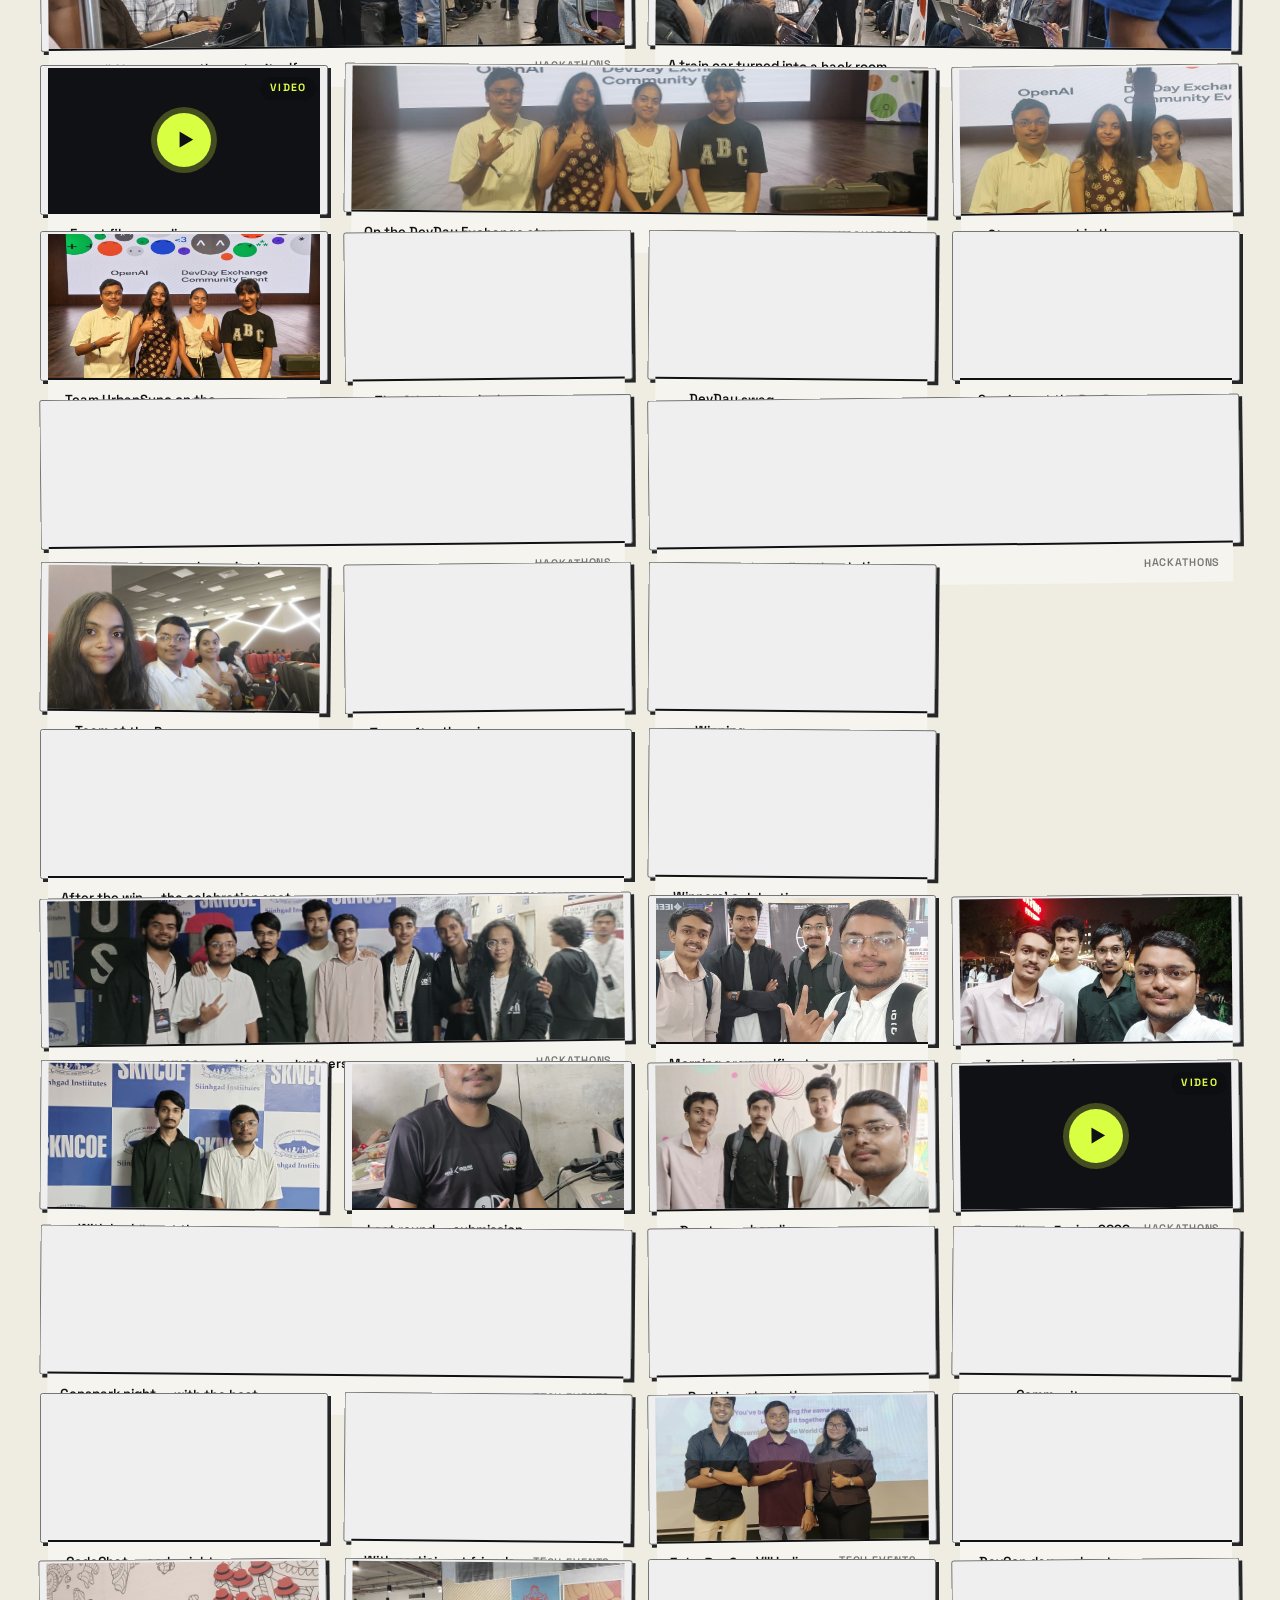
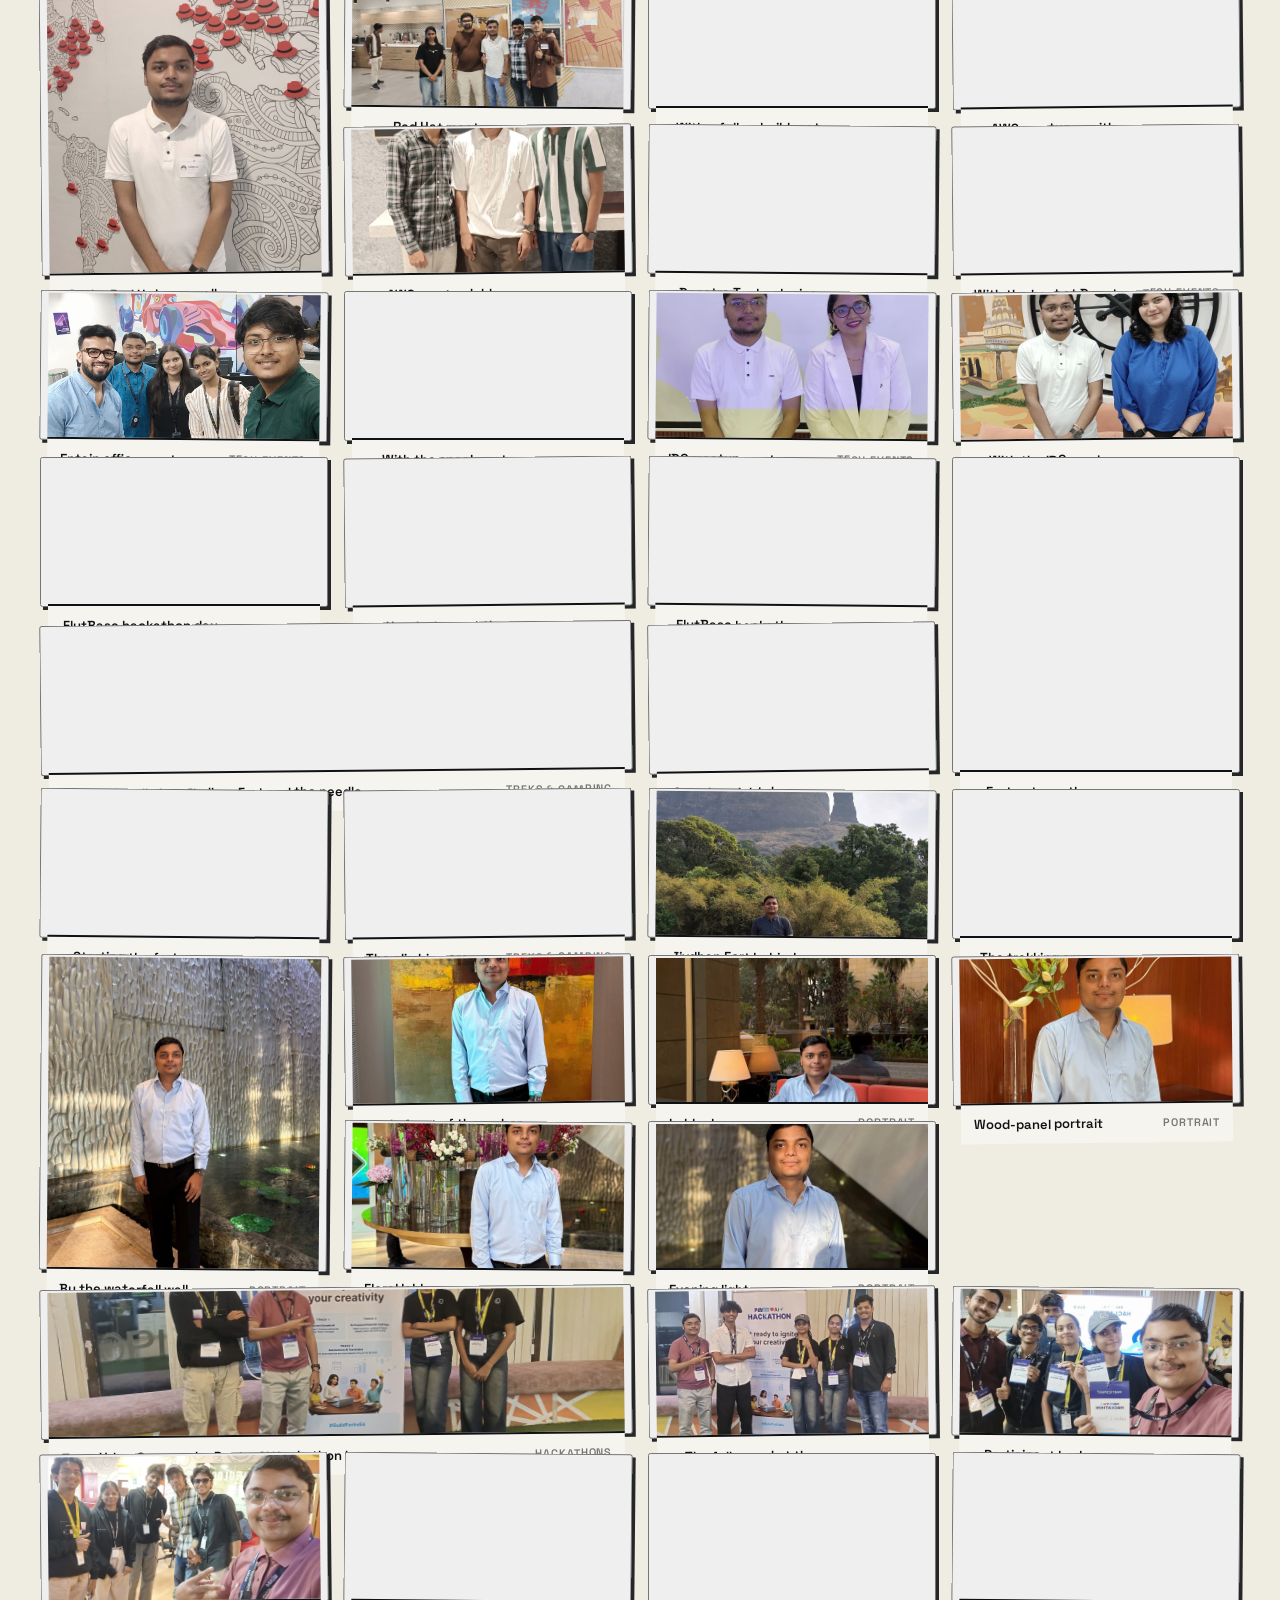
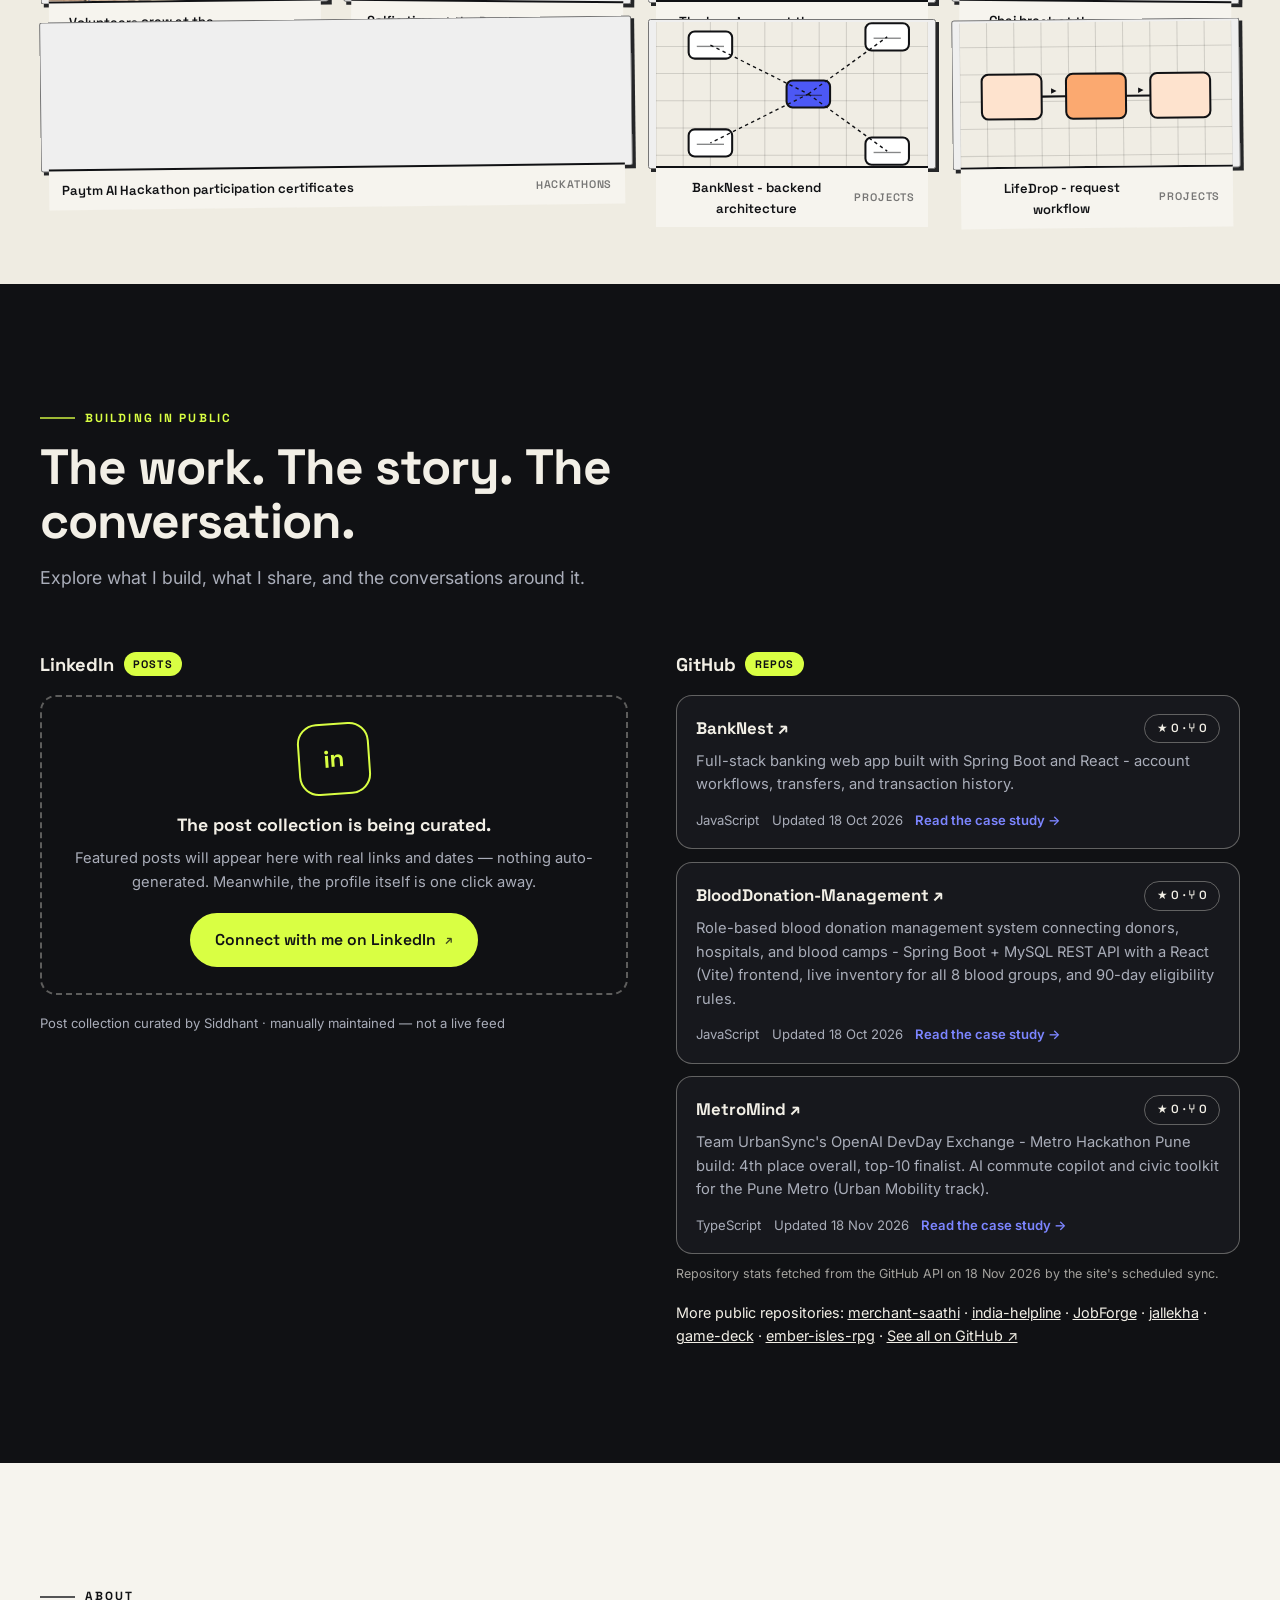
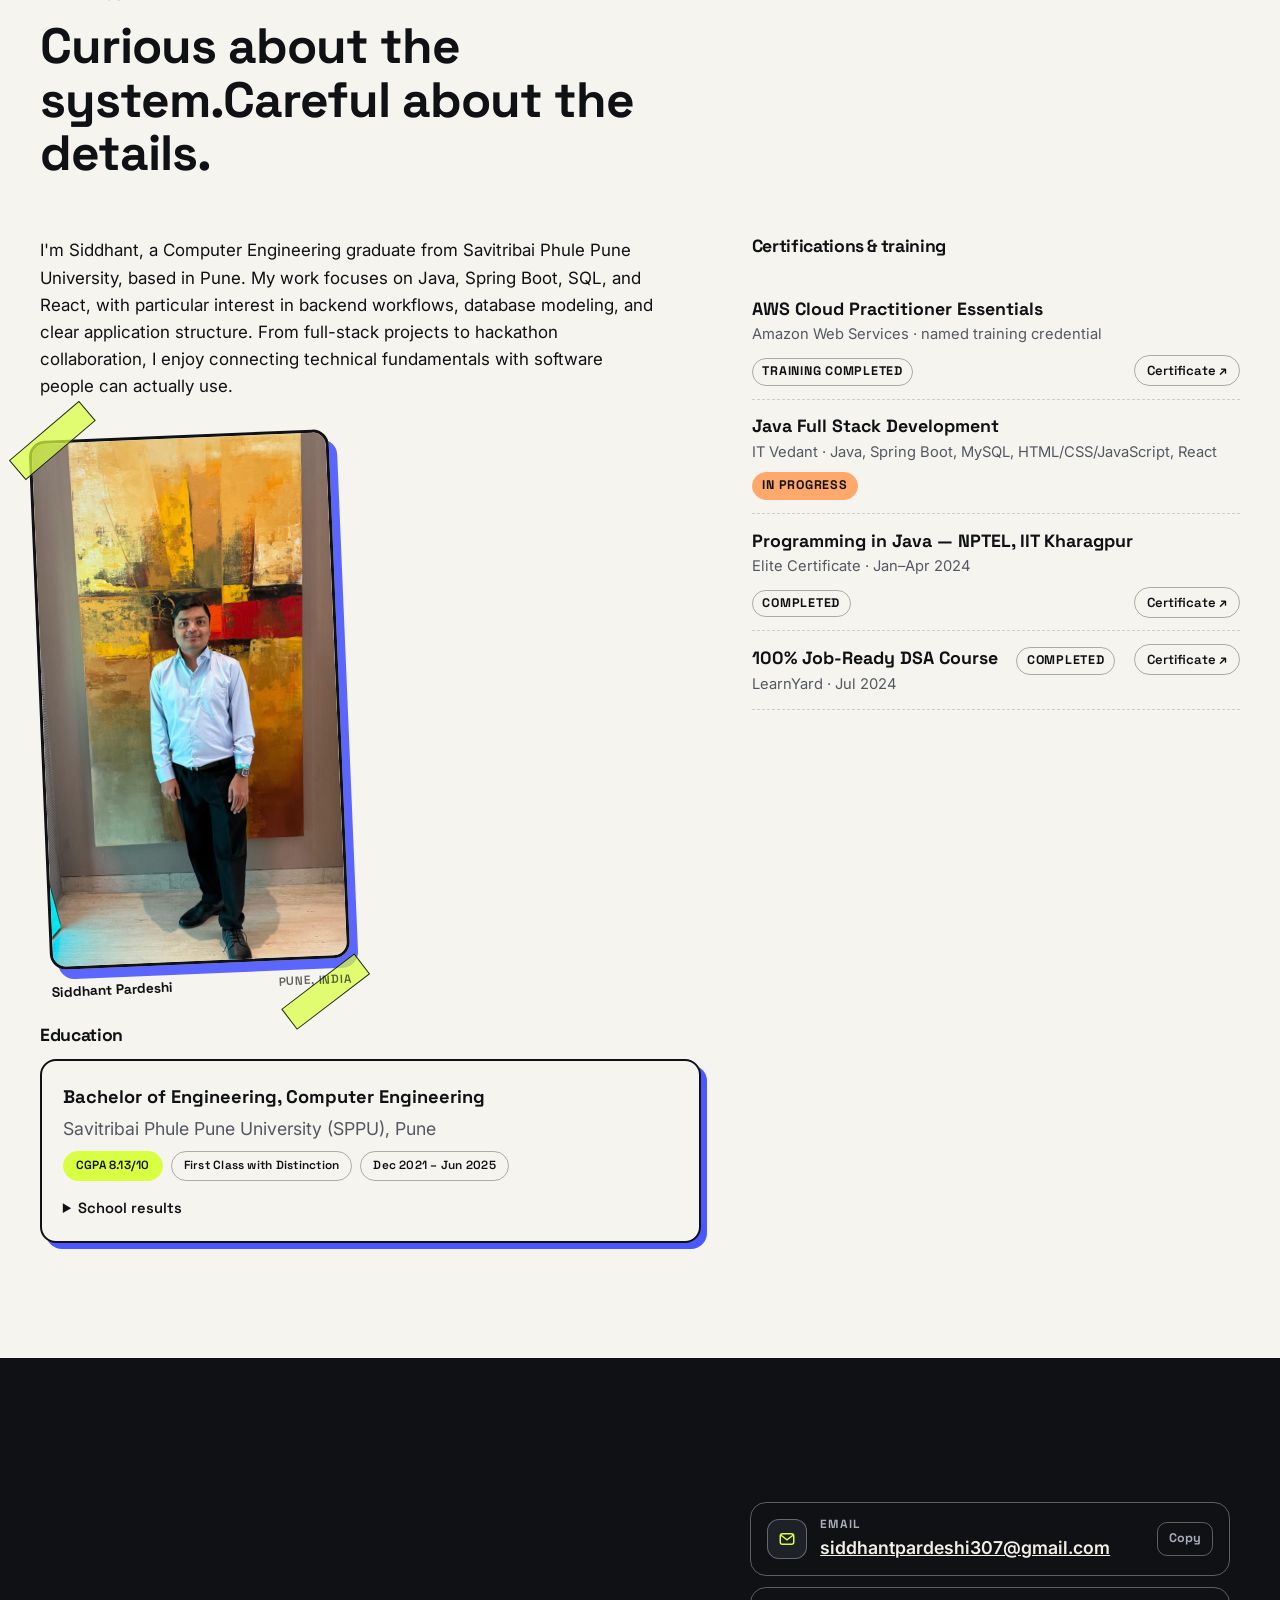
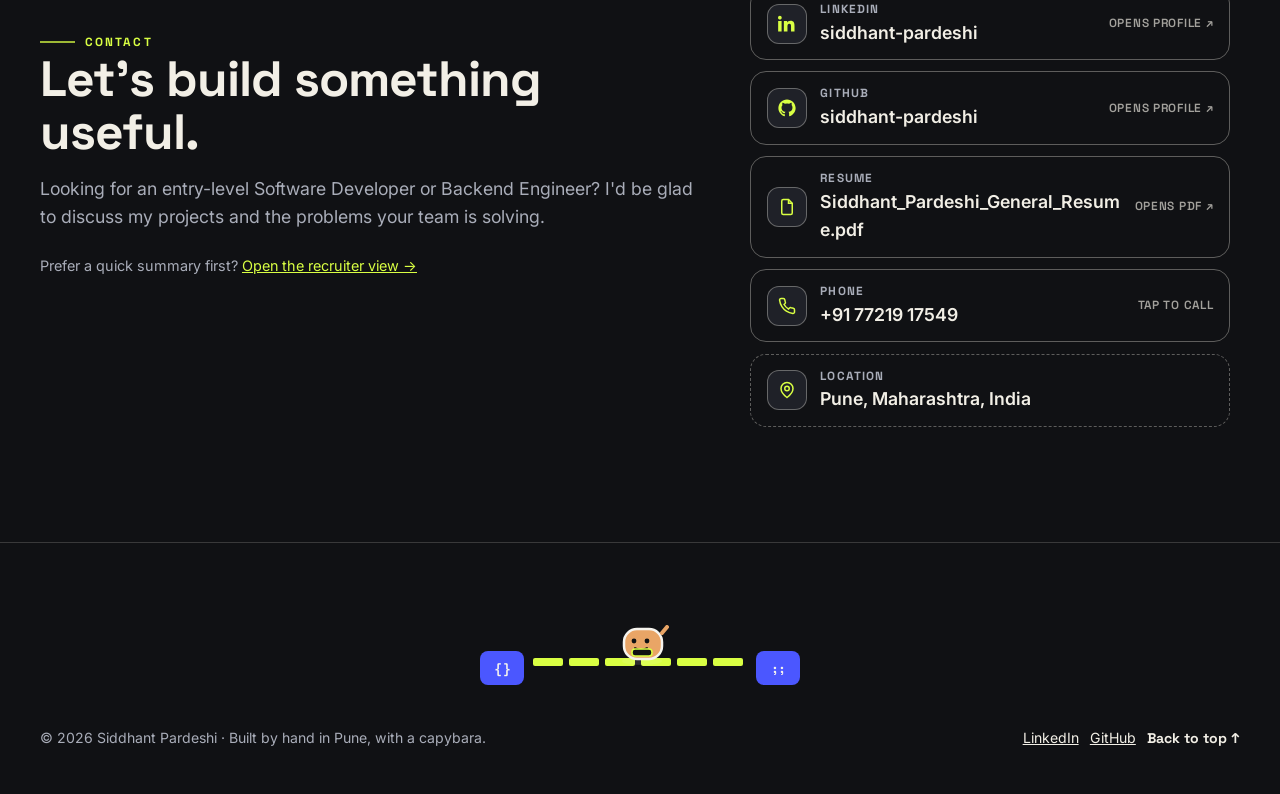
==== commit 7964d44d: "Link-preview overhaul: index meta/og descriptions rewritten to sell the living playground (playable " ====
--- a/index.html
+++ b/index.html
@@ -4,9 +4,9 @@
 <meta charset="UTF-8">
 <meta name="viewport" content="width=device-width, initial-scale=1.0">
 <title>Siddhant Pardeshi | Java &amp; Spring Boot Developer</title>
-<meta name="description" content="Siddhant Pardeshi — Pune-based Software Developer. Full-stack Java applications with Spring Boot, MySQL and React. GATE 2025 qualified, CGPA 8.13/10, 4th overall at the OpenAI DevDay Exchange – Metro Hackathon Pune.">
-<meta property="og:title" content="Siddhant Pardeshi | Java & Spring Boot Developer">
-<meta property="og:description" content="Full-stack Java applications with Spring Boot, MySQL and React. Projects with playable architecture walkthroughs, verified credentials, and a capybara guide named Byte.">
+<meta name="description" content="Siddhant Pardeshi — Pune-based Software Developer. Full-stack Java (Spring Boot, MySQL, React) with playable project walkthroughs, a 15-emotion capybara guide, hand-tracked particles and a synthesized soundtrack. GATE 2025 qualified, CGPA 8.13/10, 4th overall — Metro Hackathon Pune.">
+<meta property="og:title" content="Siddhant Pardeshi — The Builder's Playground | Java & Spring Boot Developer">
+<meta property="og:description" content="A living portfolio: run an atomic bank transfer and watch it roll back, control particles with your hand, and get guided by Byte — a draggable capybara with 15 emotions, footsteps, and a synthesized soundtrack. Full-stack Java, Spring Boot, MySQL, React — 77/77 tested.">
 <meta property="og:type" content="website">
 <meta property="og:url" content="https://siddhant-pardeshi.github.io/">
 <meta property="og:image" content="https://siddhant-pardeshi.github.io/assets/og-image.png">
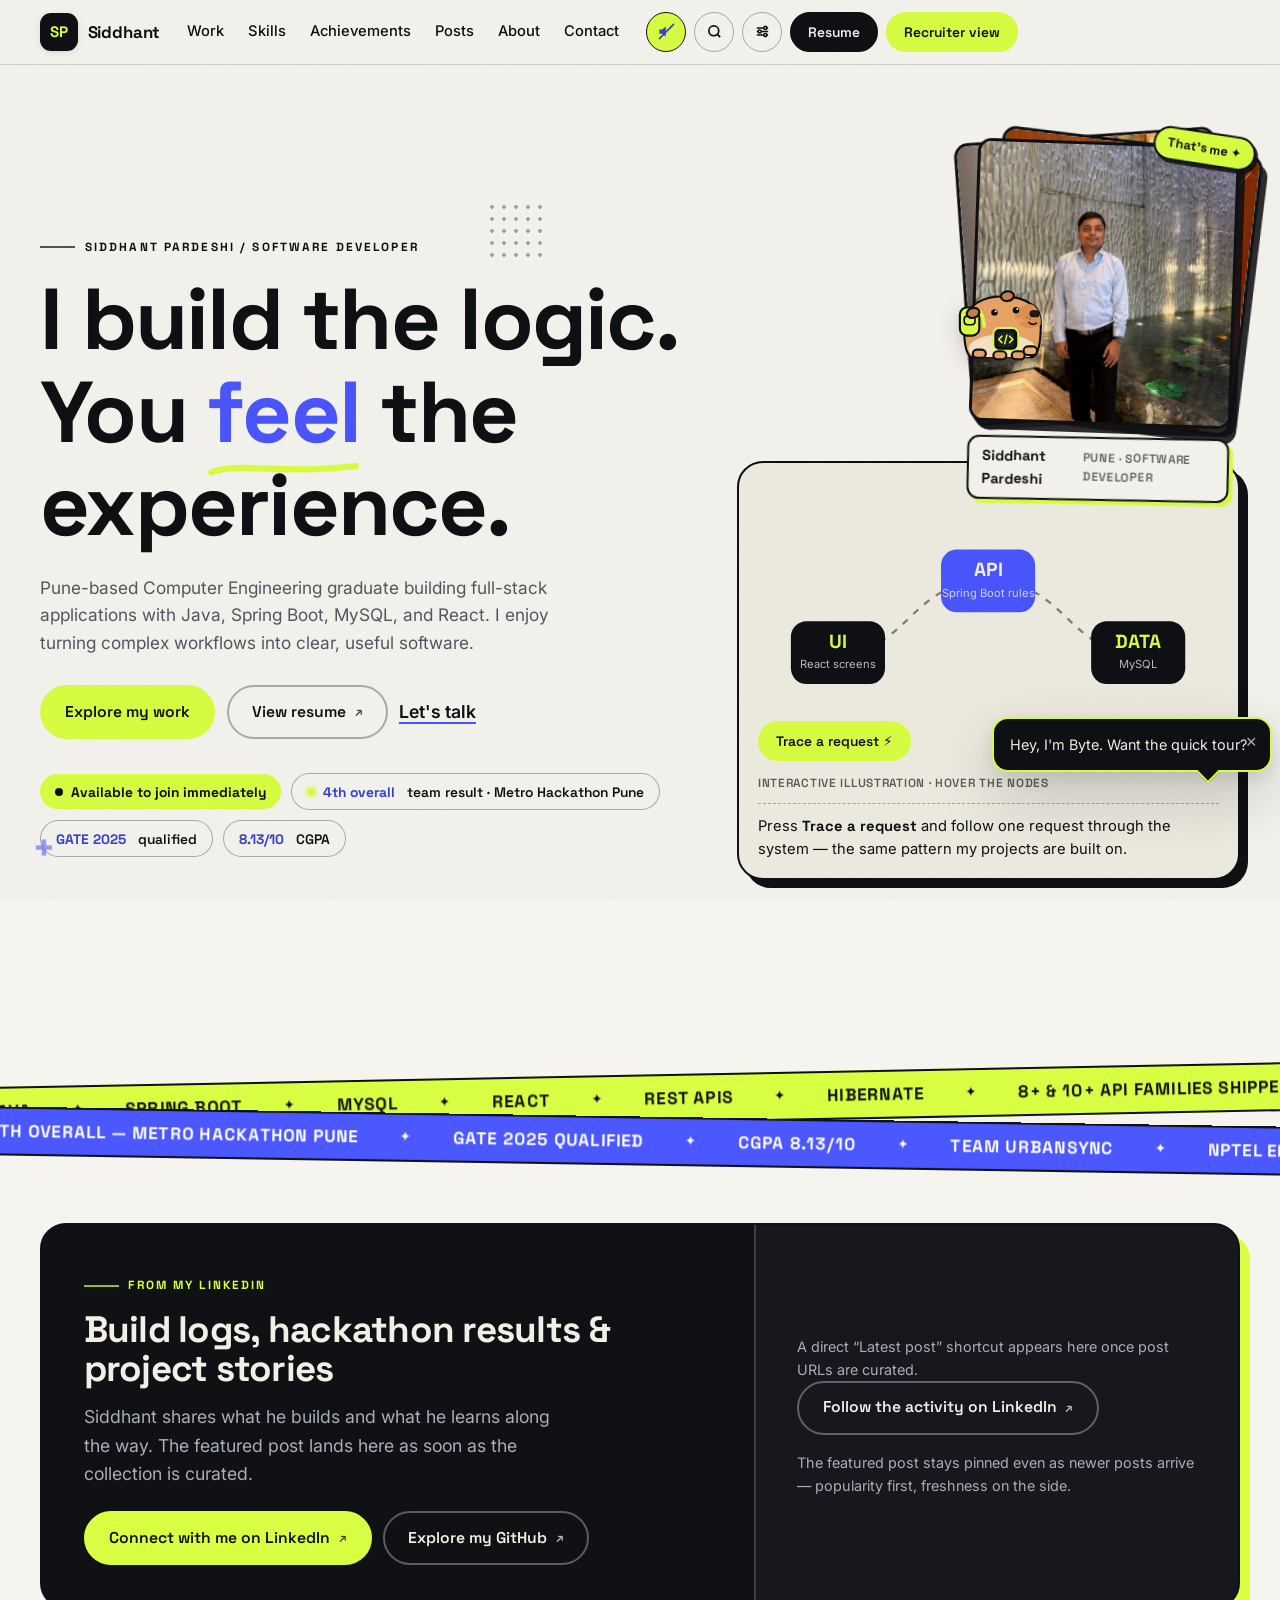
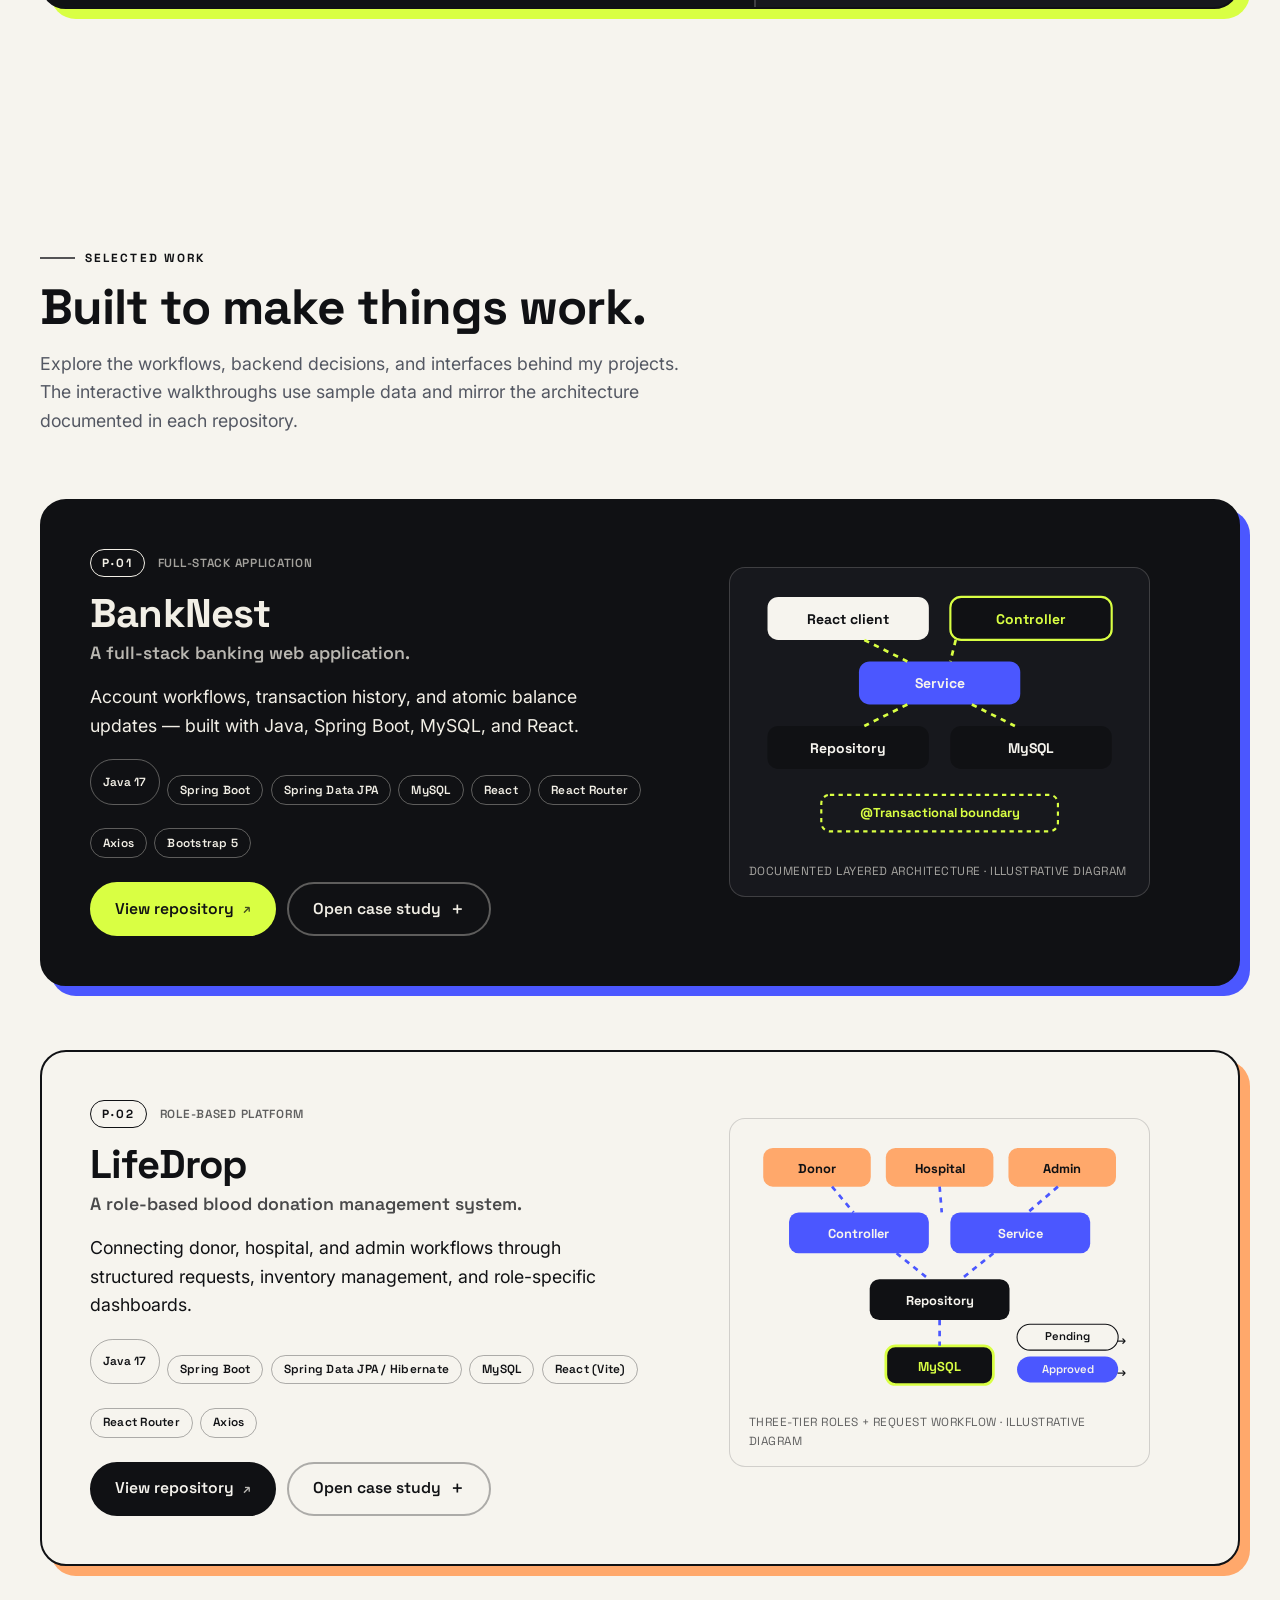
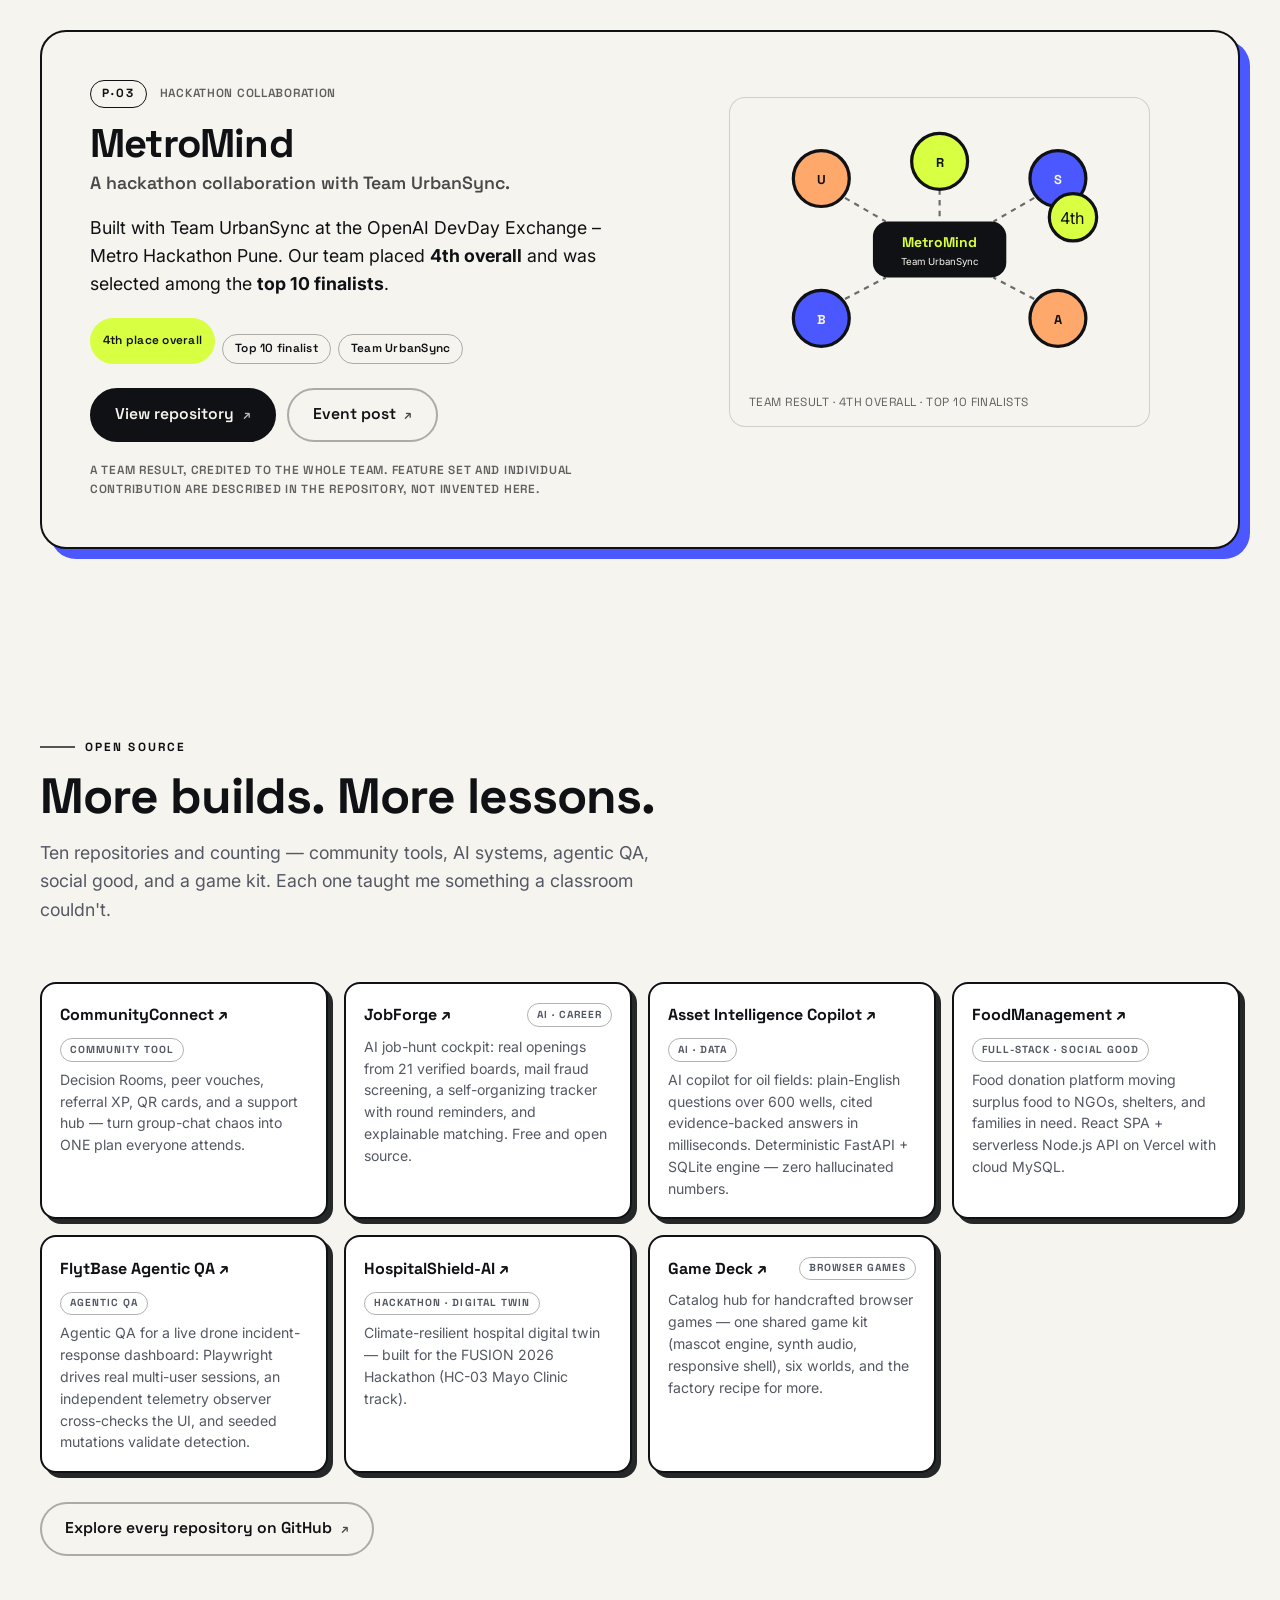
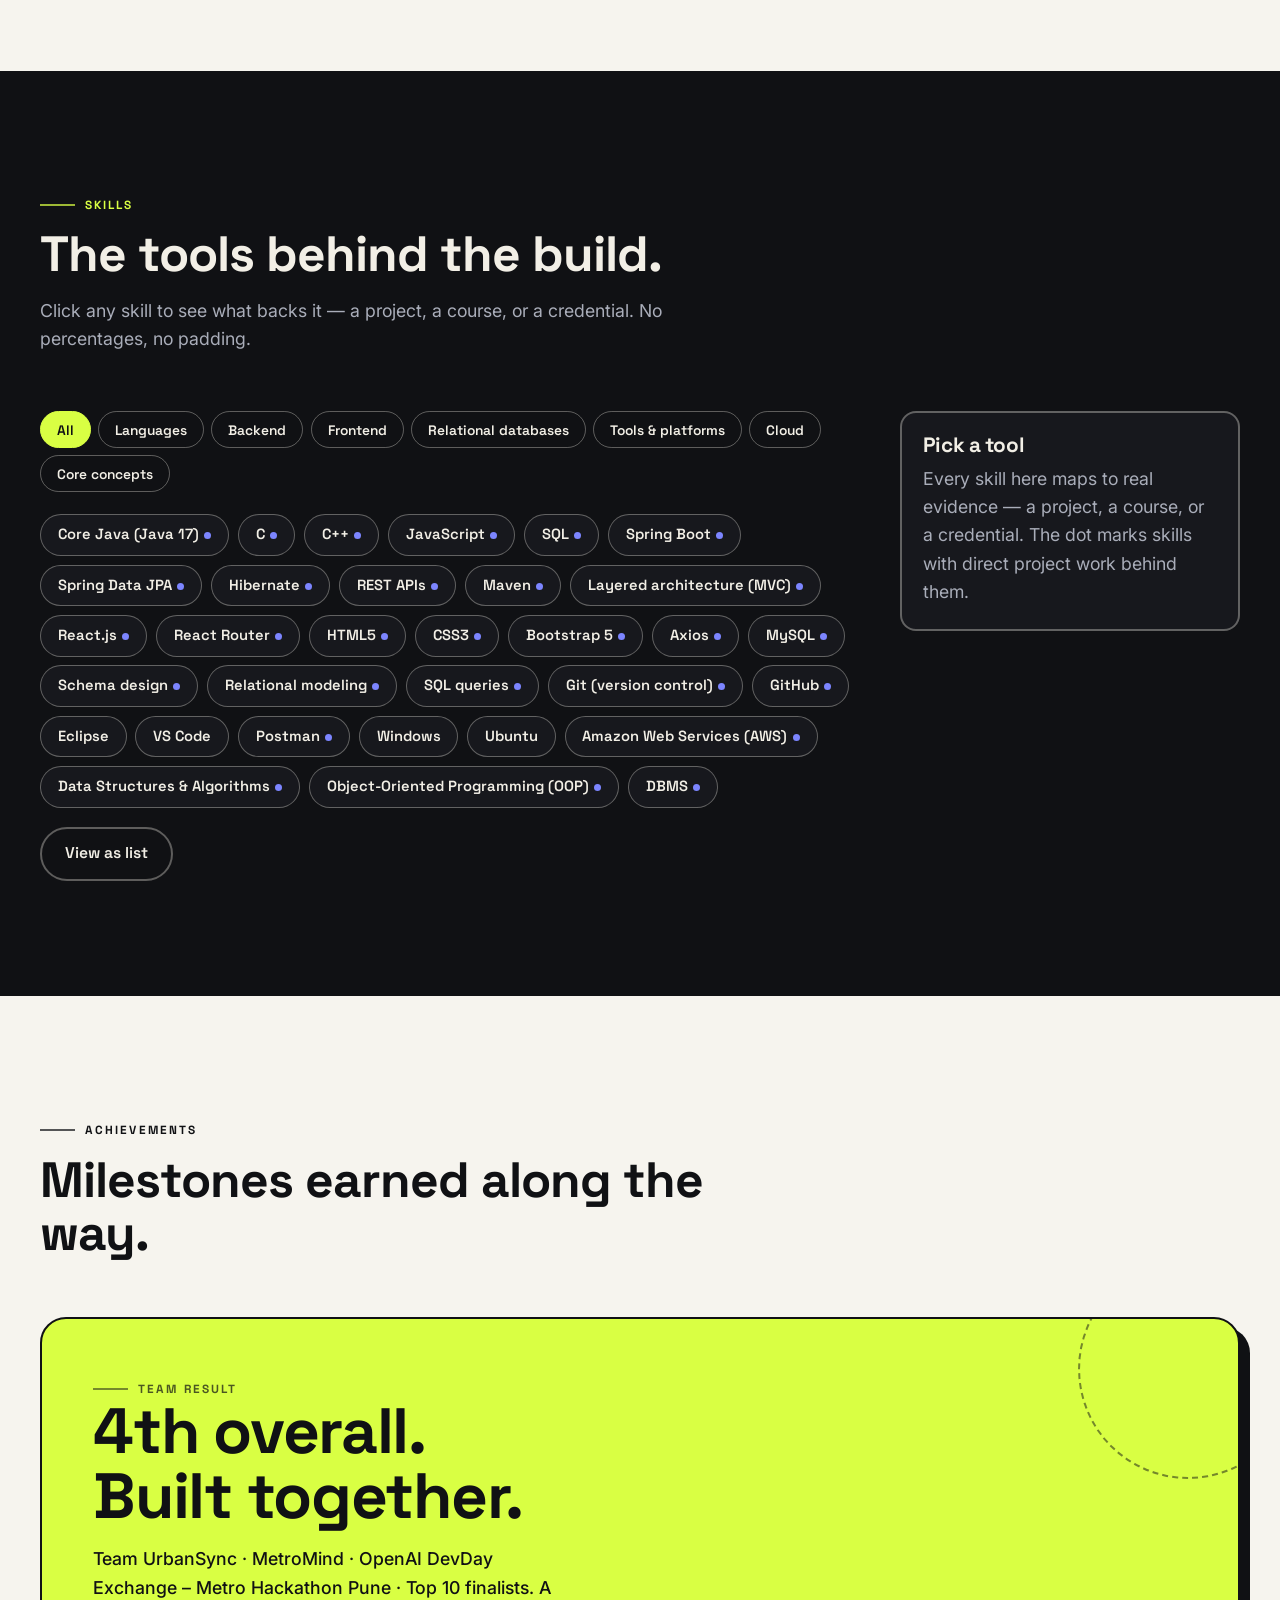
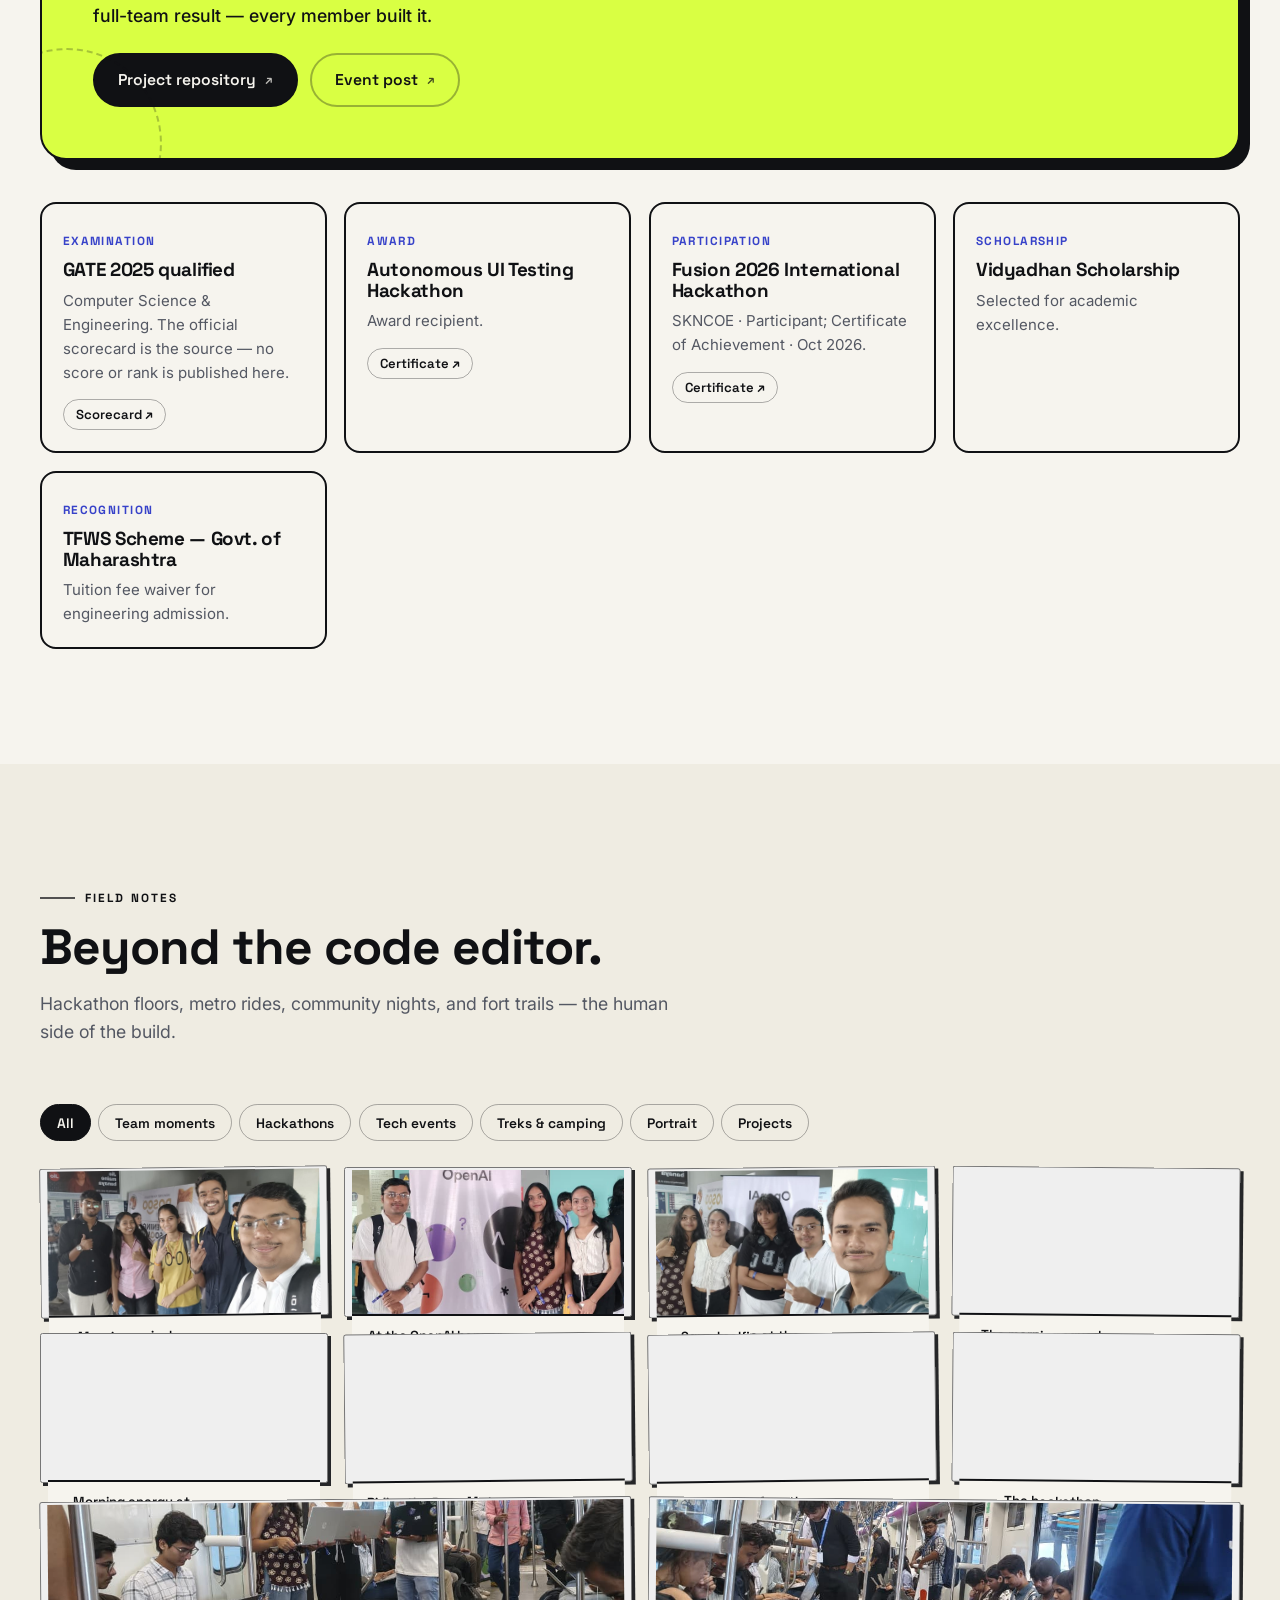
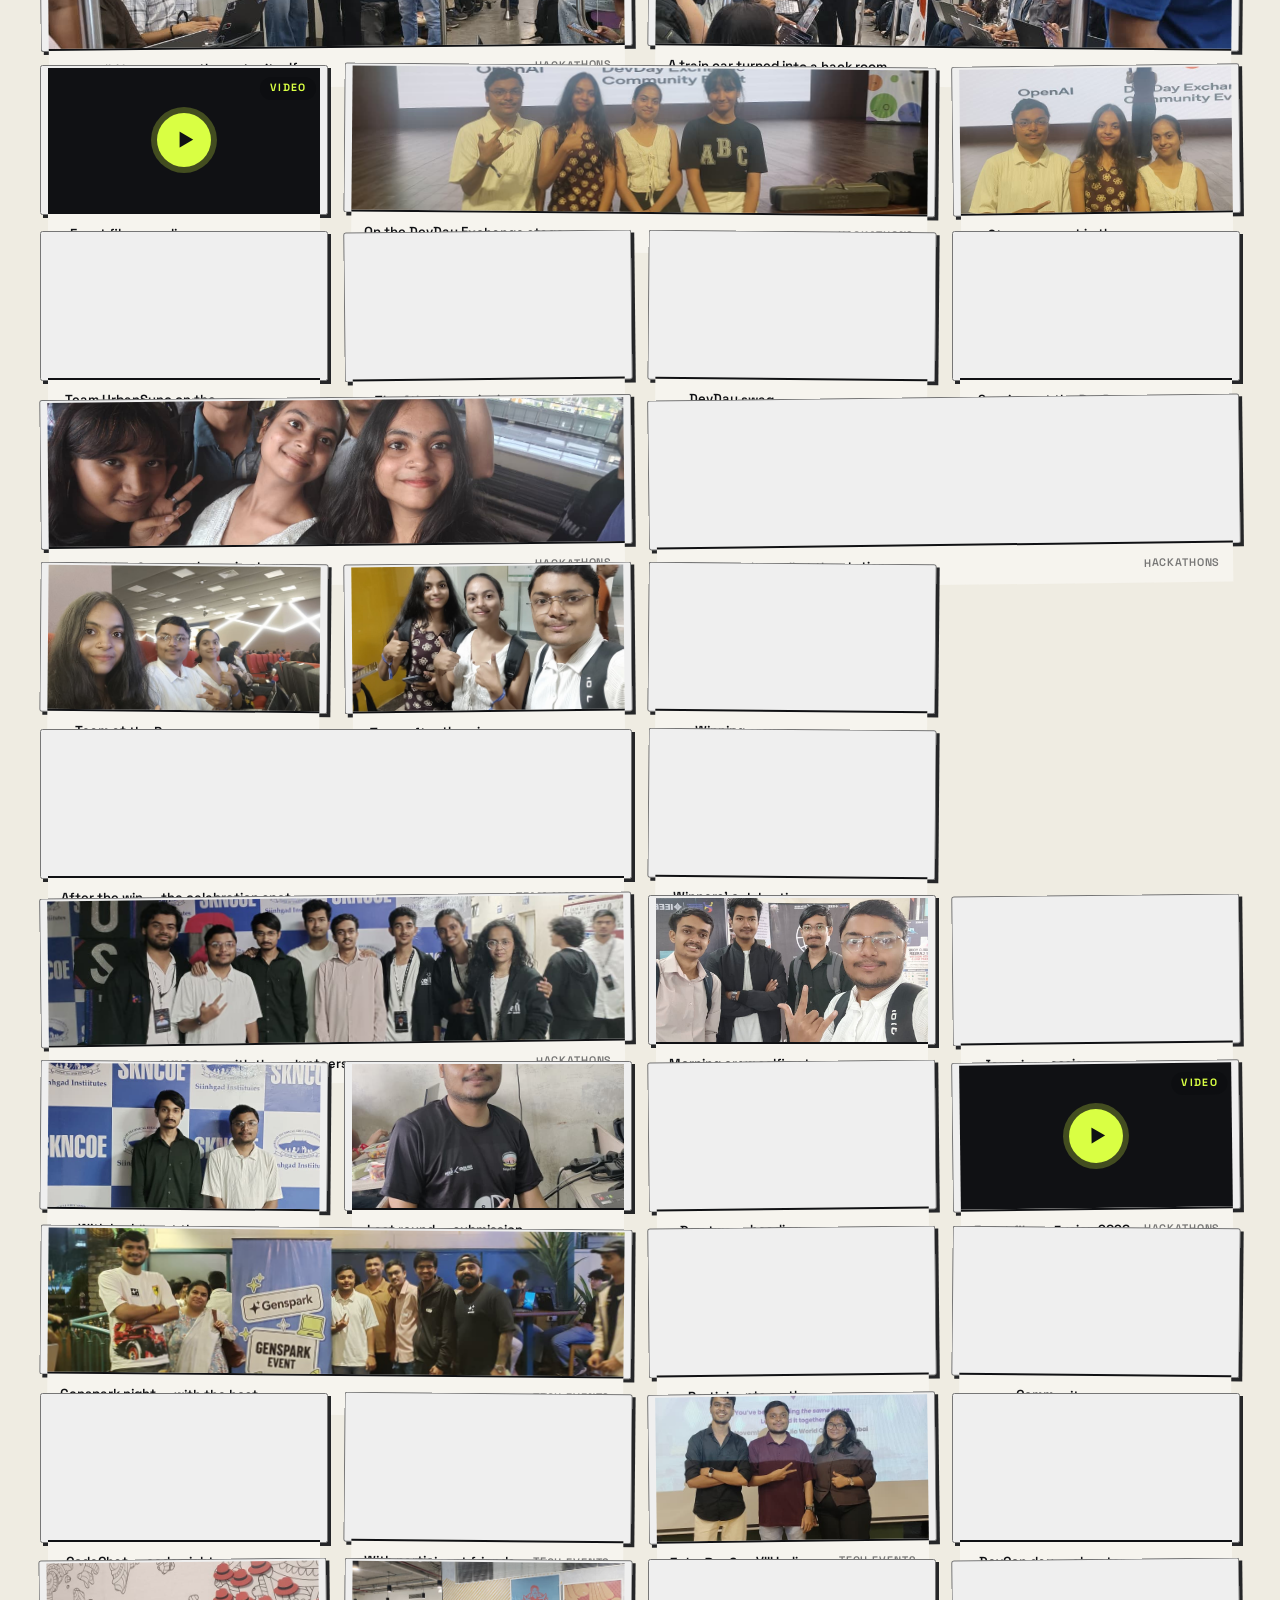
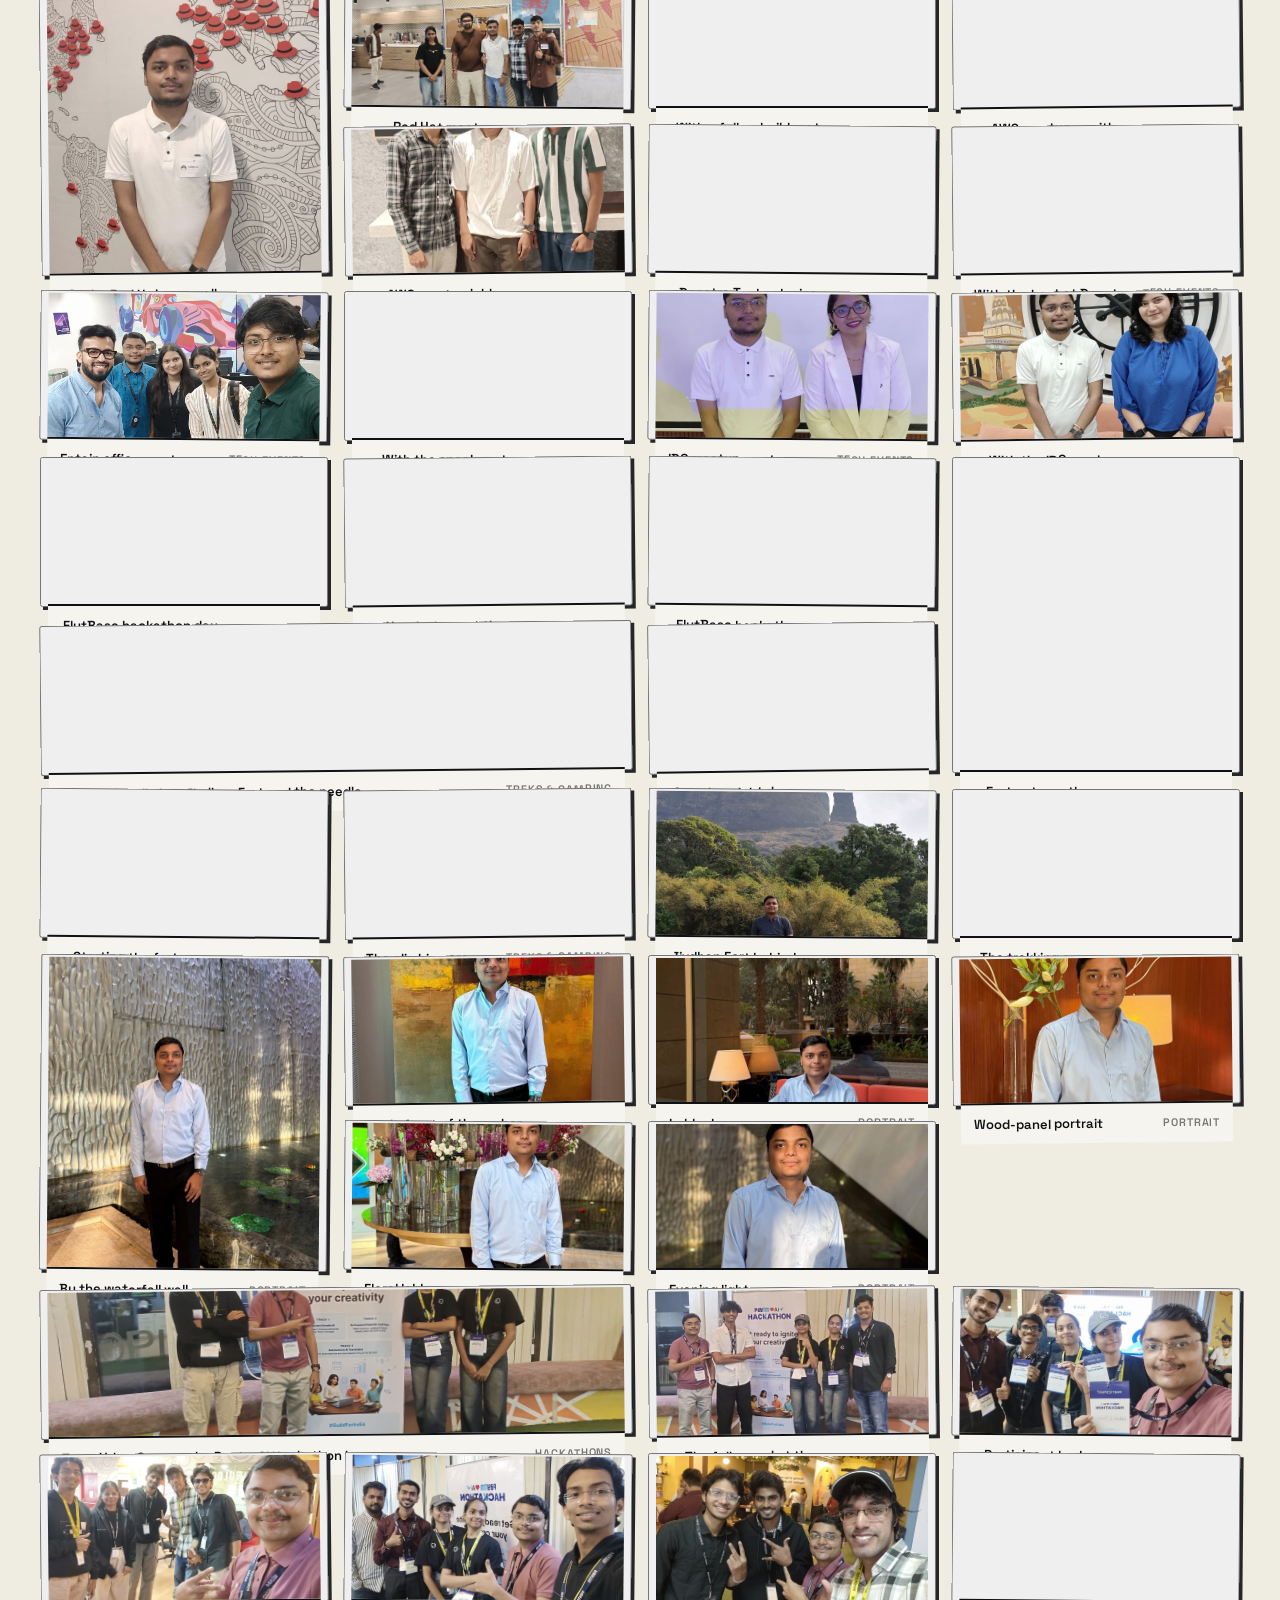
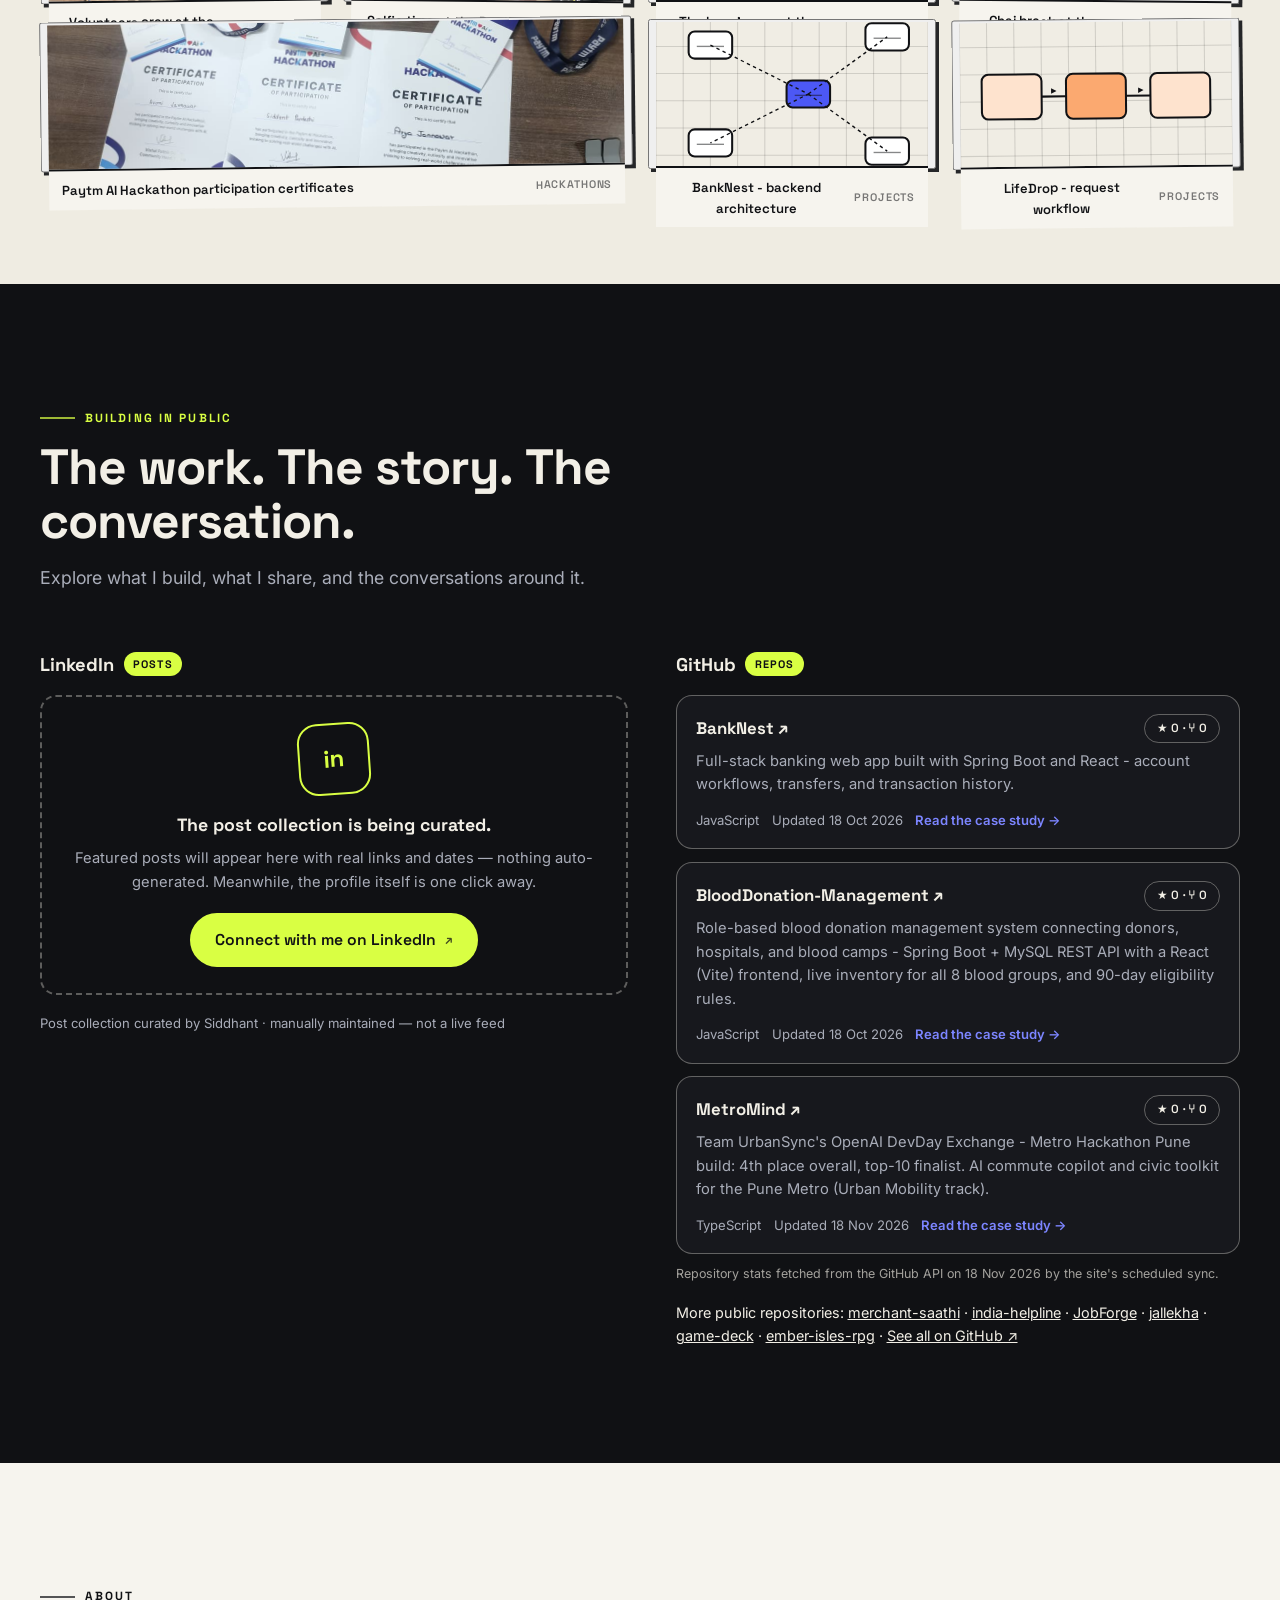
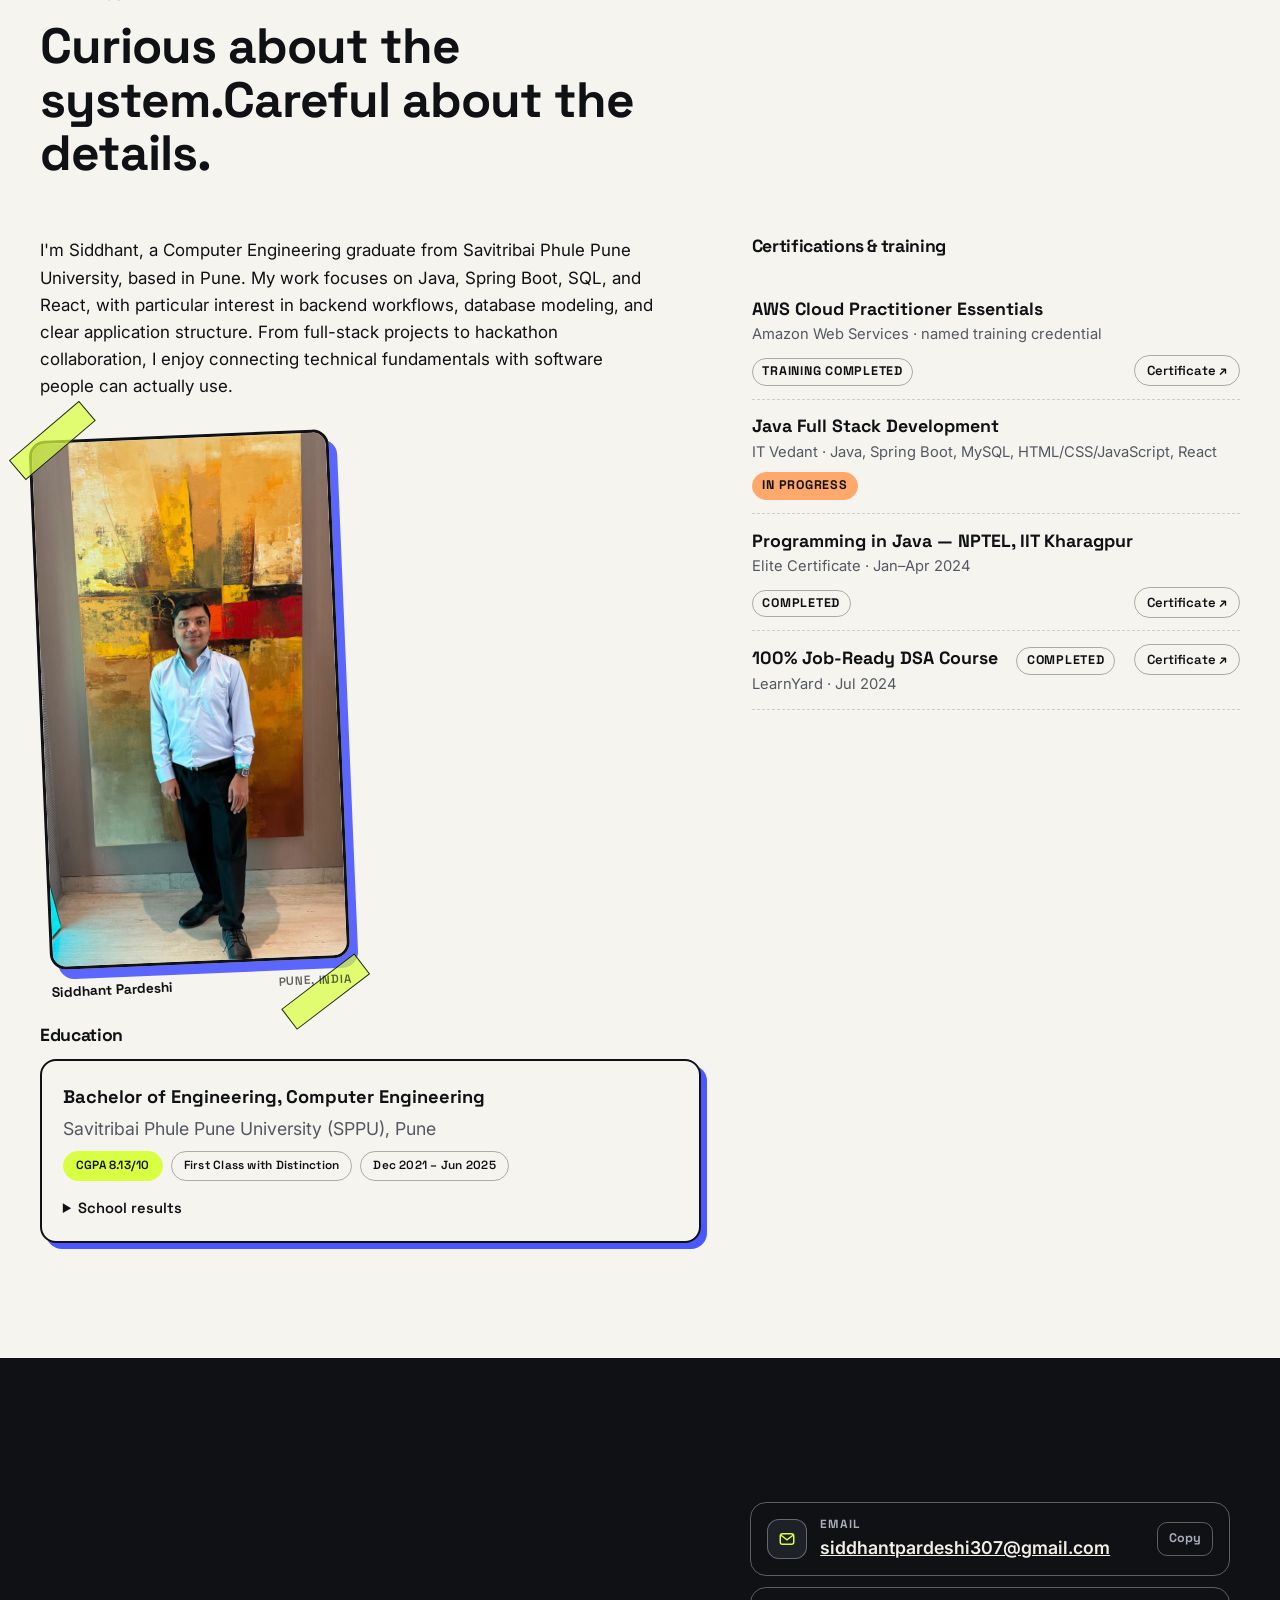
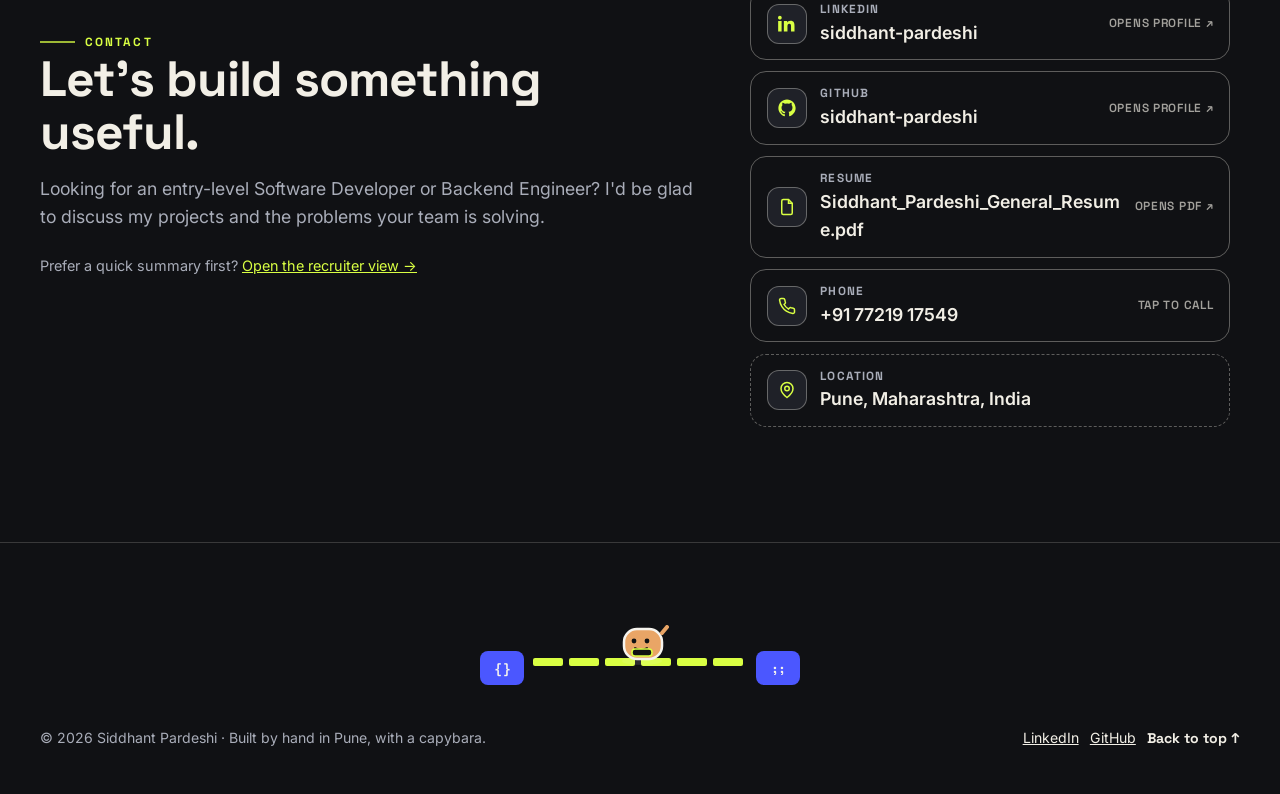
==== commit 4d5a7405: "Fix: message window now attaches to the speaking capybara — say() anchors the bubble to whichever By" ====
--- a/index.html
+++ b/index.html
@@ -16,12 +16,12 @@
 <link rel="preconnect" href="https://fonts.googleapis.com">
 <link rel="preconnect" href="https://fonts.gstatic.com" crossorigin>
 <link href="https://fonts.googleapis.com/css2?family=Space+Grotesk:wght@500;700&family=Inter:wght@400;600&display=swap" rel="stylesheet">
-<link rel="stylesheet" href="css/tokens.css?v=12">
-<link rel="stylesheet" href="css/base.css?v=12">
-<link rel="stylesheet" href="css/main.css?v=12">
-<link rel="stylesheet" href="css/byte.css?v=12">
-<link rel="stylesheet" href="css/handfx.css?v=12">
-<link rel="stylesheet" href="css/print.css?v=12">
+<link rel="stylesheet" href="css/tokens.css?v=13">
+<link rel="stylesheet" href="css/base.css?v=13">
+<link rel="stylesheet" href="css/main.css?v=13">
+<link rel="stylesheet" href="css/byte.css?v=13">
+<link rel="stylesheet" href="css/handfx.css?v=13">
+<link rel="stylesheet" href="css/print.css?v=13">
 <script type="application/ld+json">
 {
   "@context": "https://schema.org",
@@ -917,14 +917,14 @@
   </footer>
 </dialog>
 
-<script src="js/content.js?v=12"></script>
-<script src="js/byte.js?v=12"></script>
-<script src="js/sims.js?v=12"></script>
-<script src="js/skills.js?v=12"></script>
-<script src="js/gallery.js?v=12"></script>
-<script src="js/posts.js?v=12"></script>
-<script src="js/handfx.js?v=12"></script>
-<script src="js/app.js?v=12"></script>
+<script src="js/content.js?v=13"></script>
+<script src="js/byte.js?v=13"></script>
+<script src="js/sims.js?v=13"></script>
+<script src="js/skills.js?v=13"></script>
+<script src="js/gallery.js?v=13"></script>
+<script src="js/posts.js?v=13"></script>
+<script src="js/handfx.js?v=13"></script>
+<script src="js/app.js?v=13"></script>
 <script>
 /* freshness guard: a service worker keeps HTML network-first so visitors
    always get the current build, and a version stamp reloads once when the
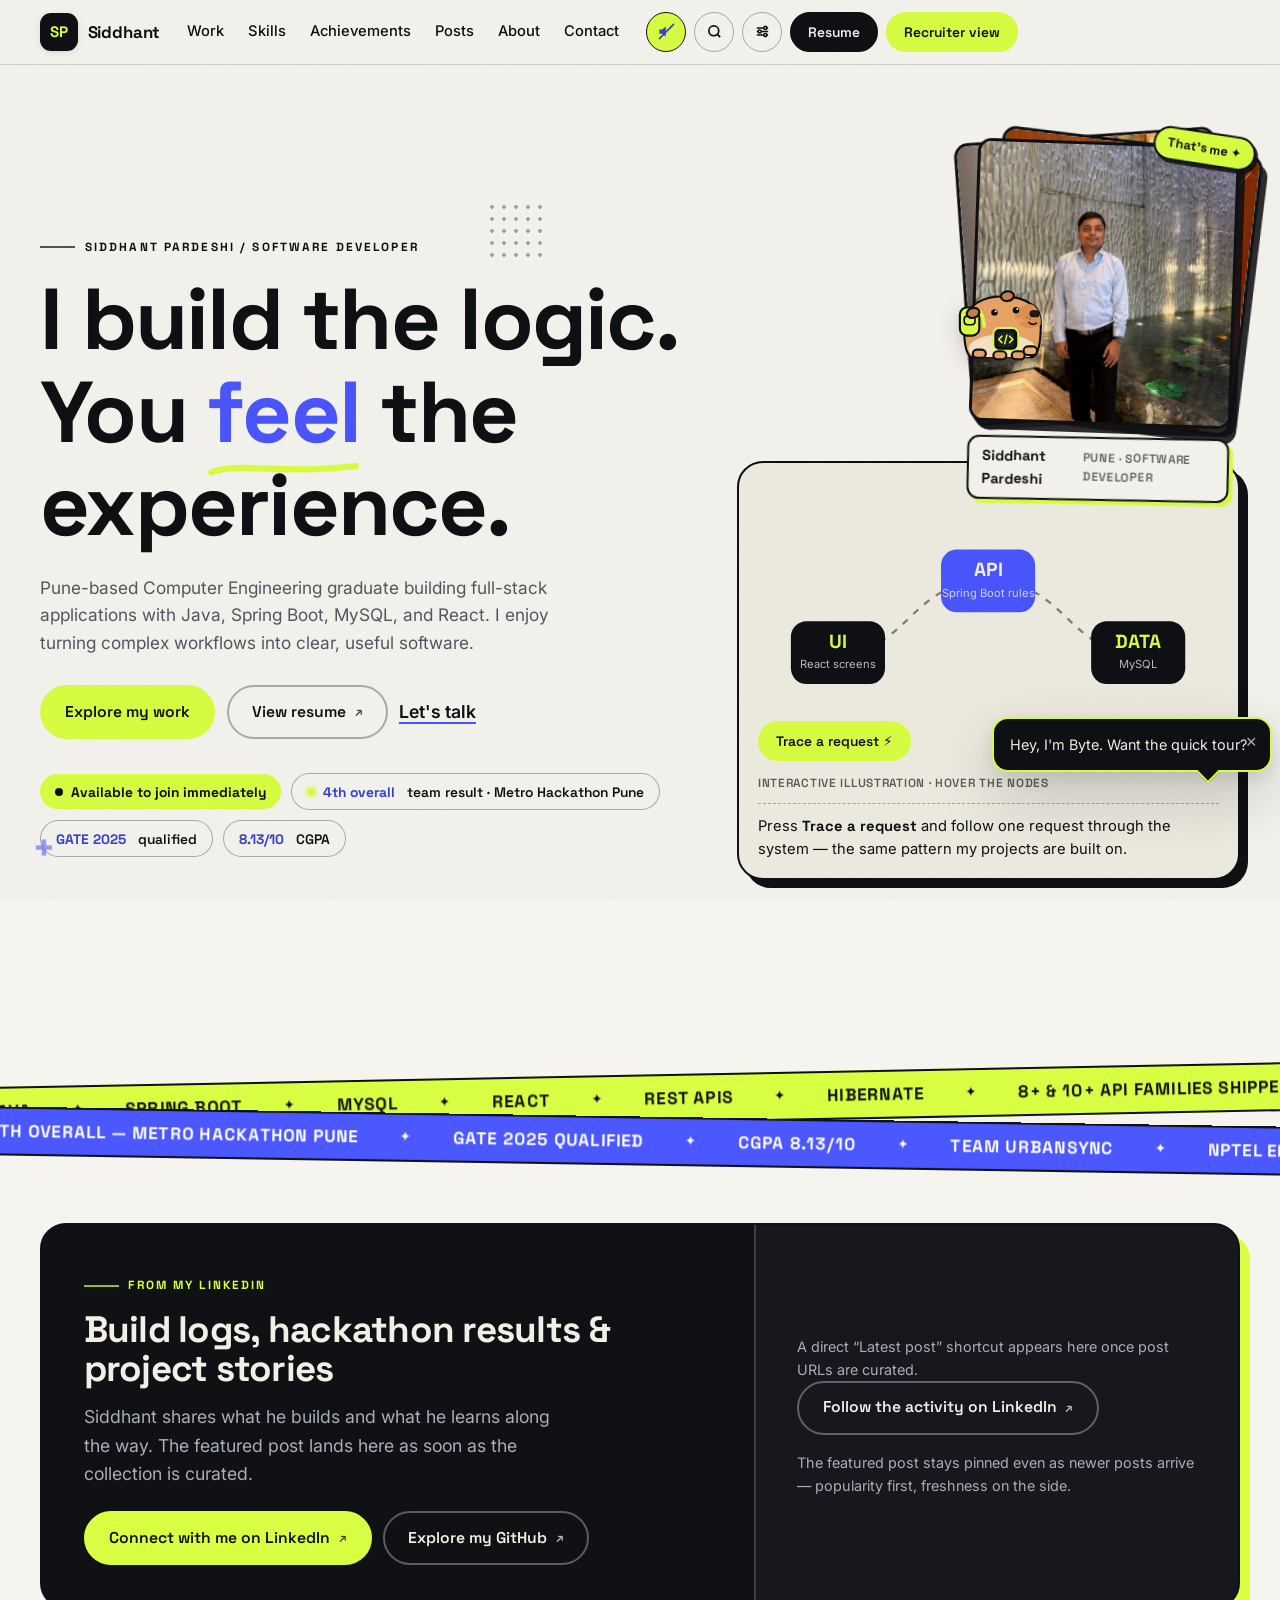
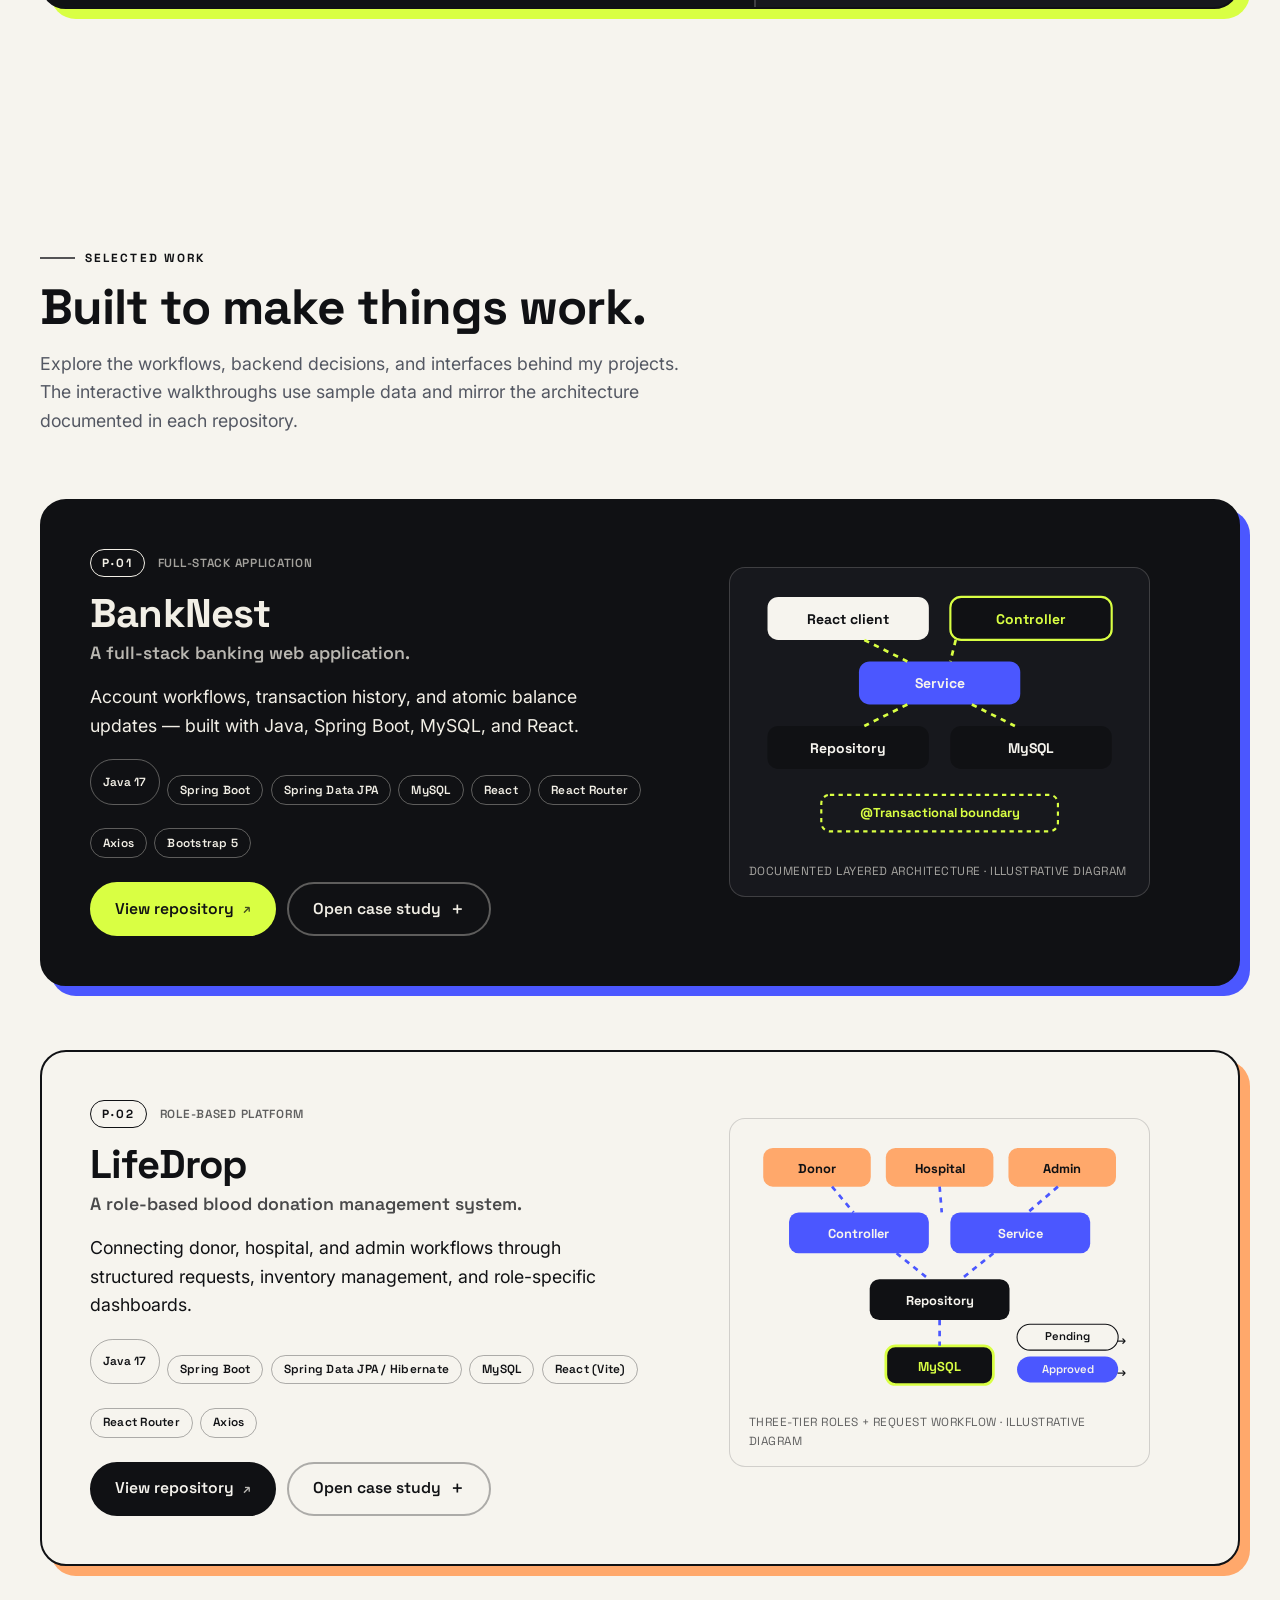
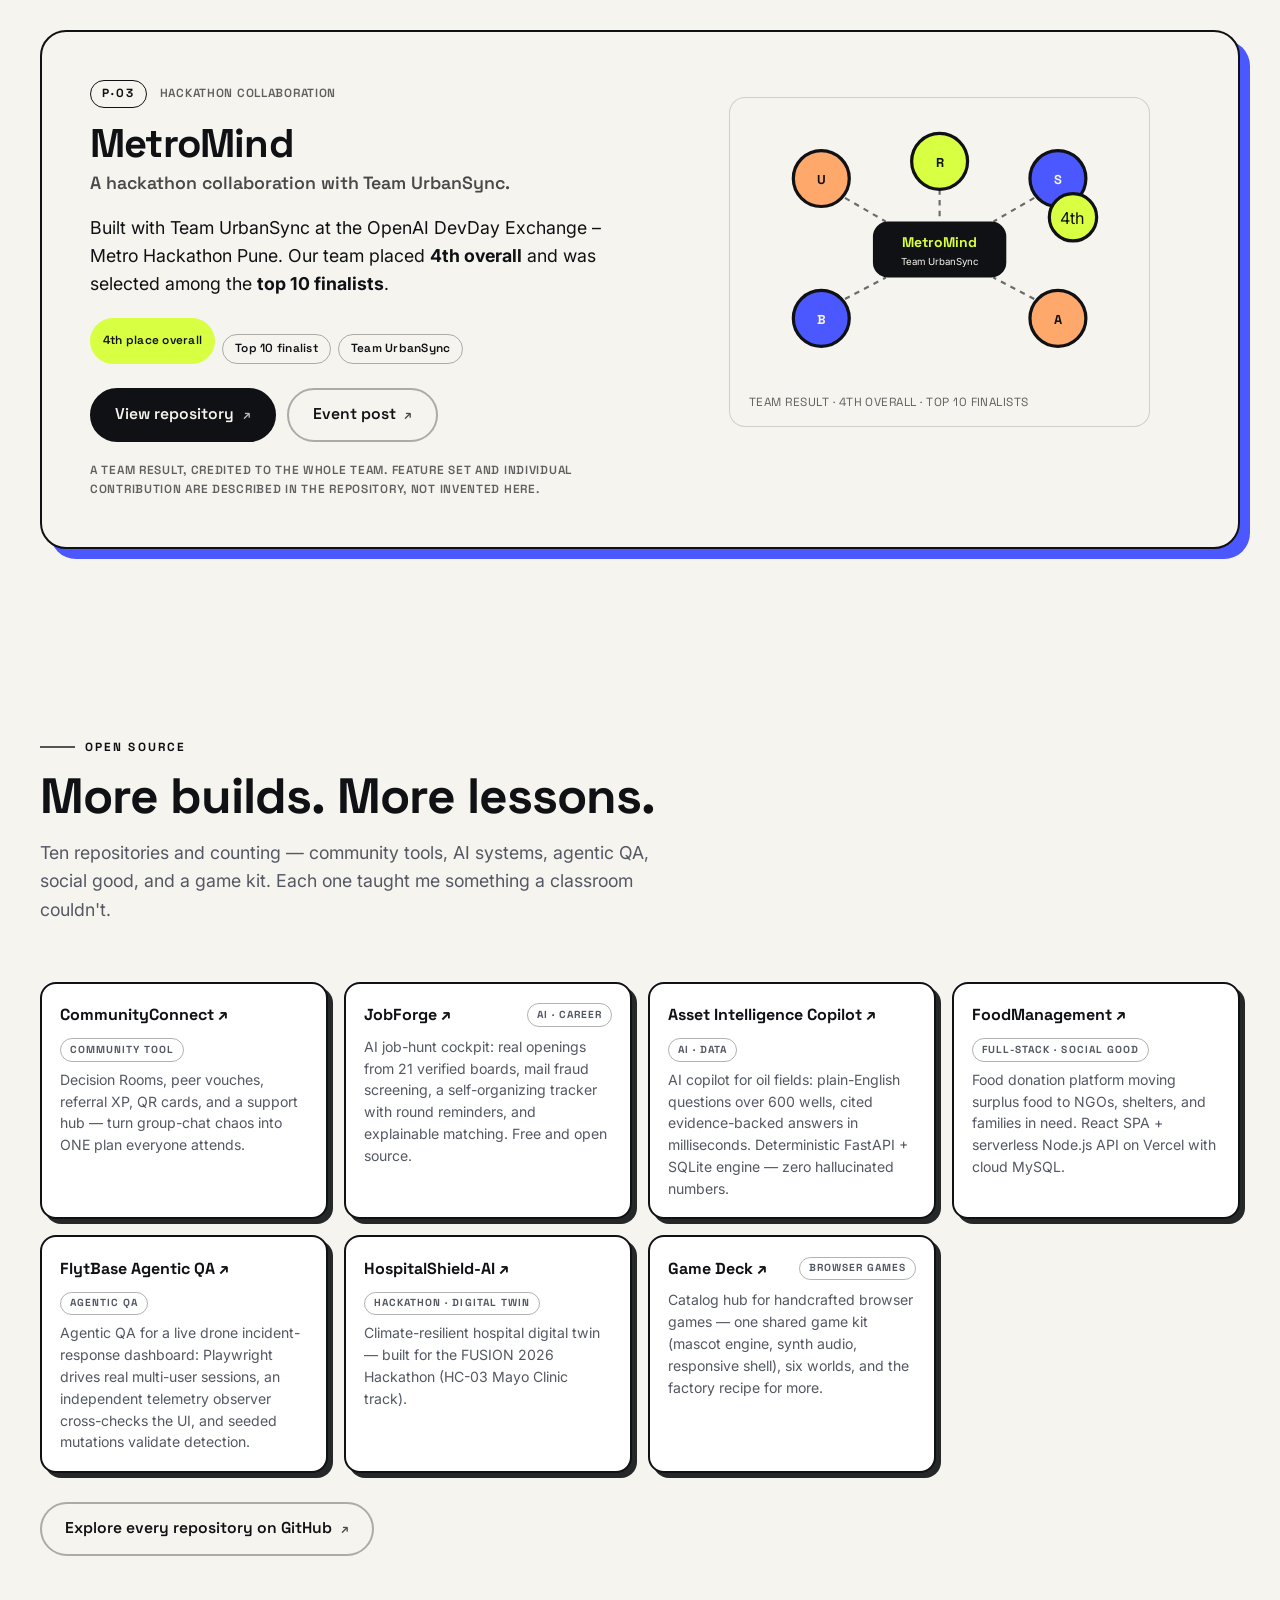
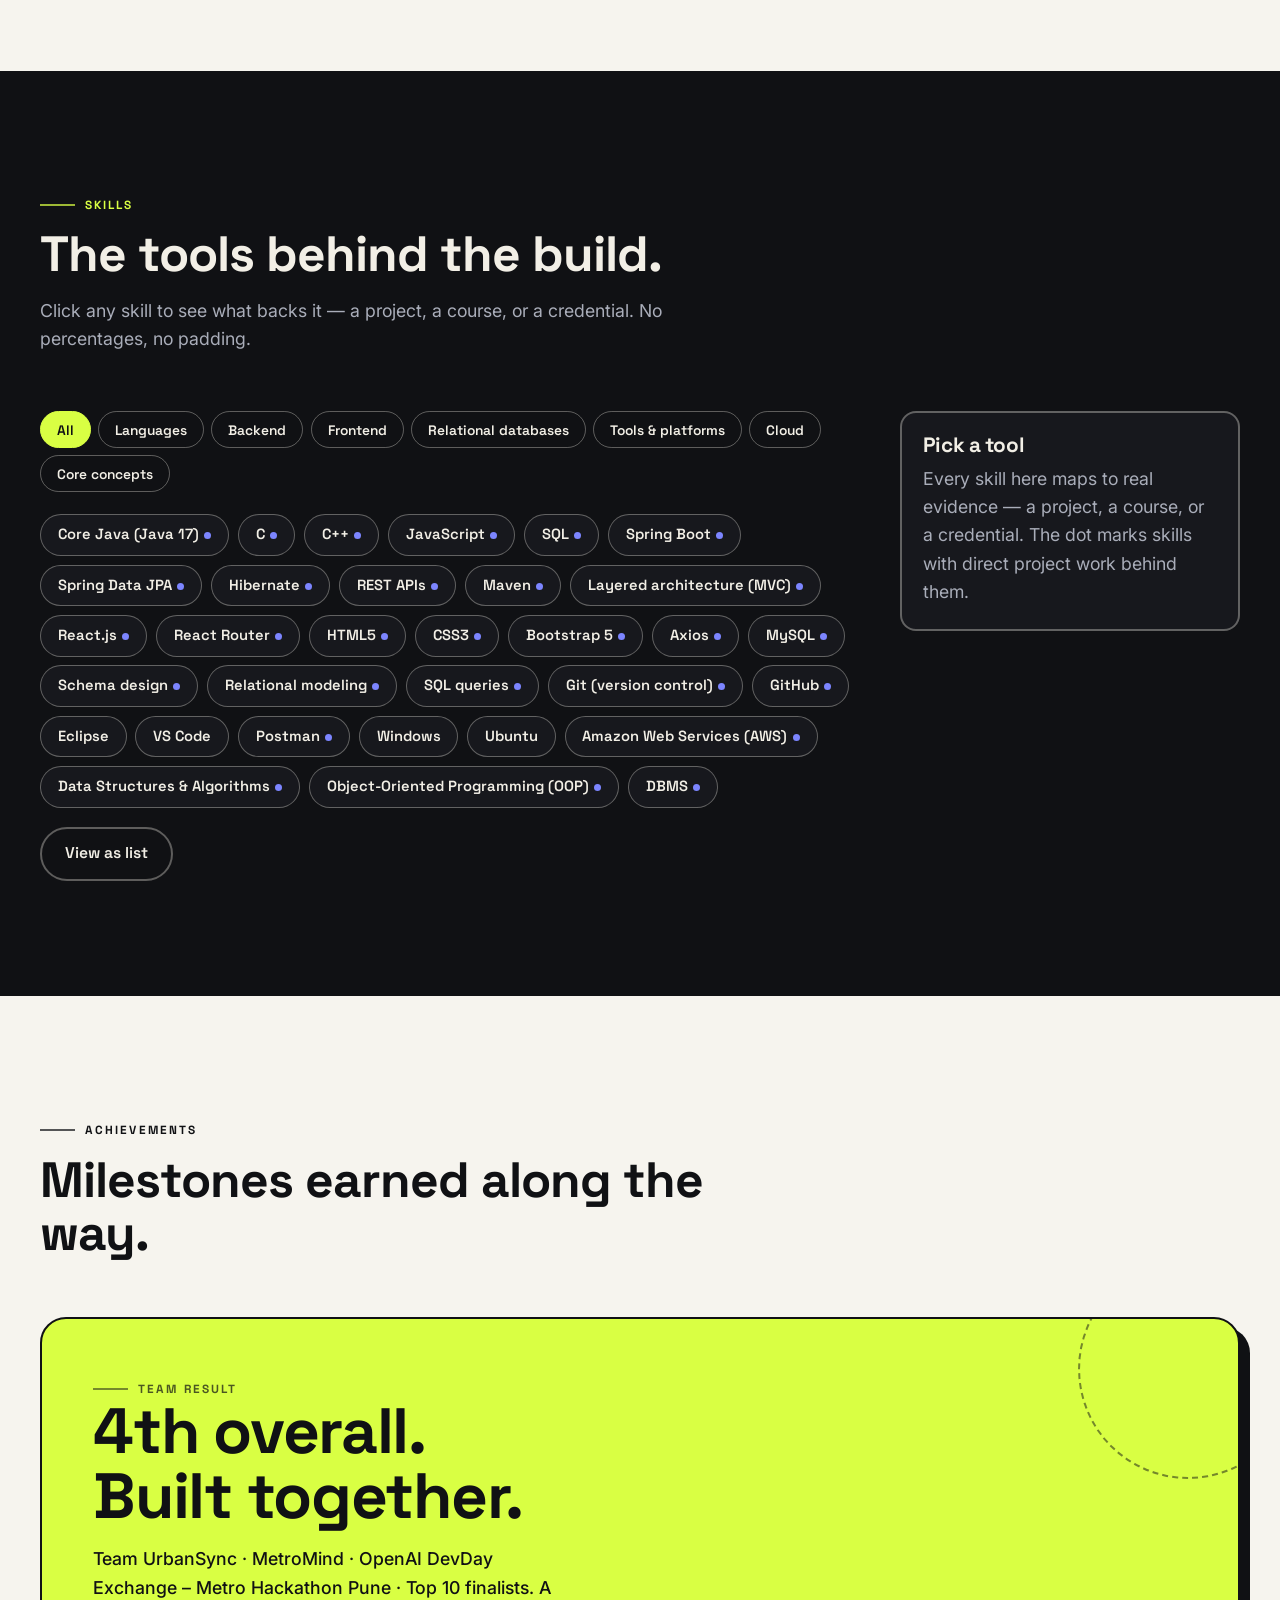
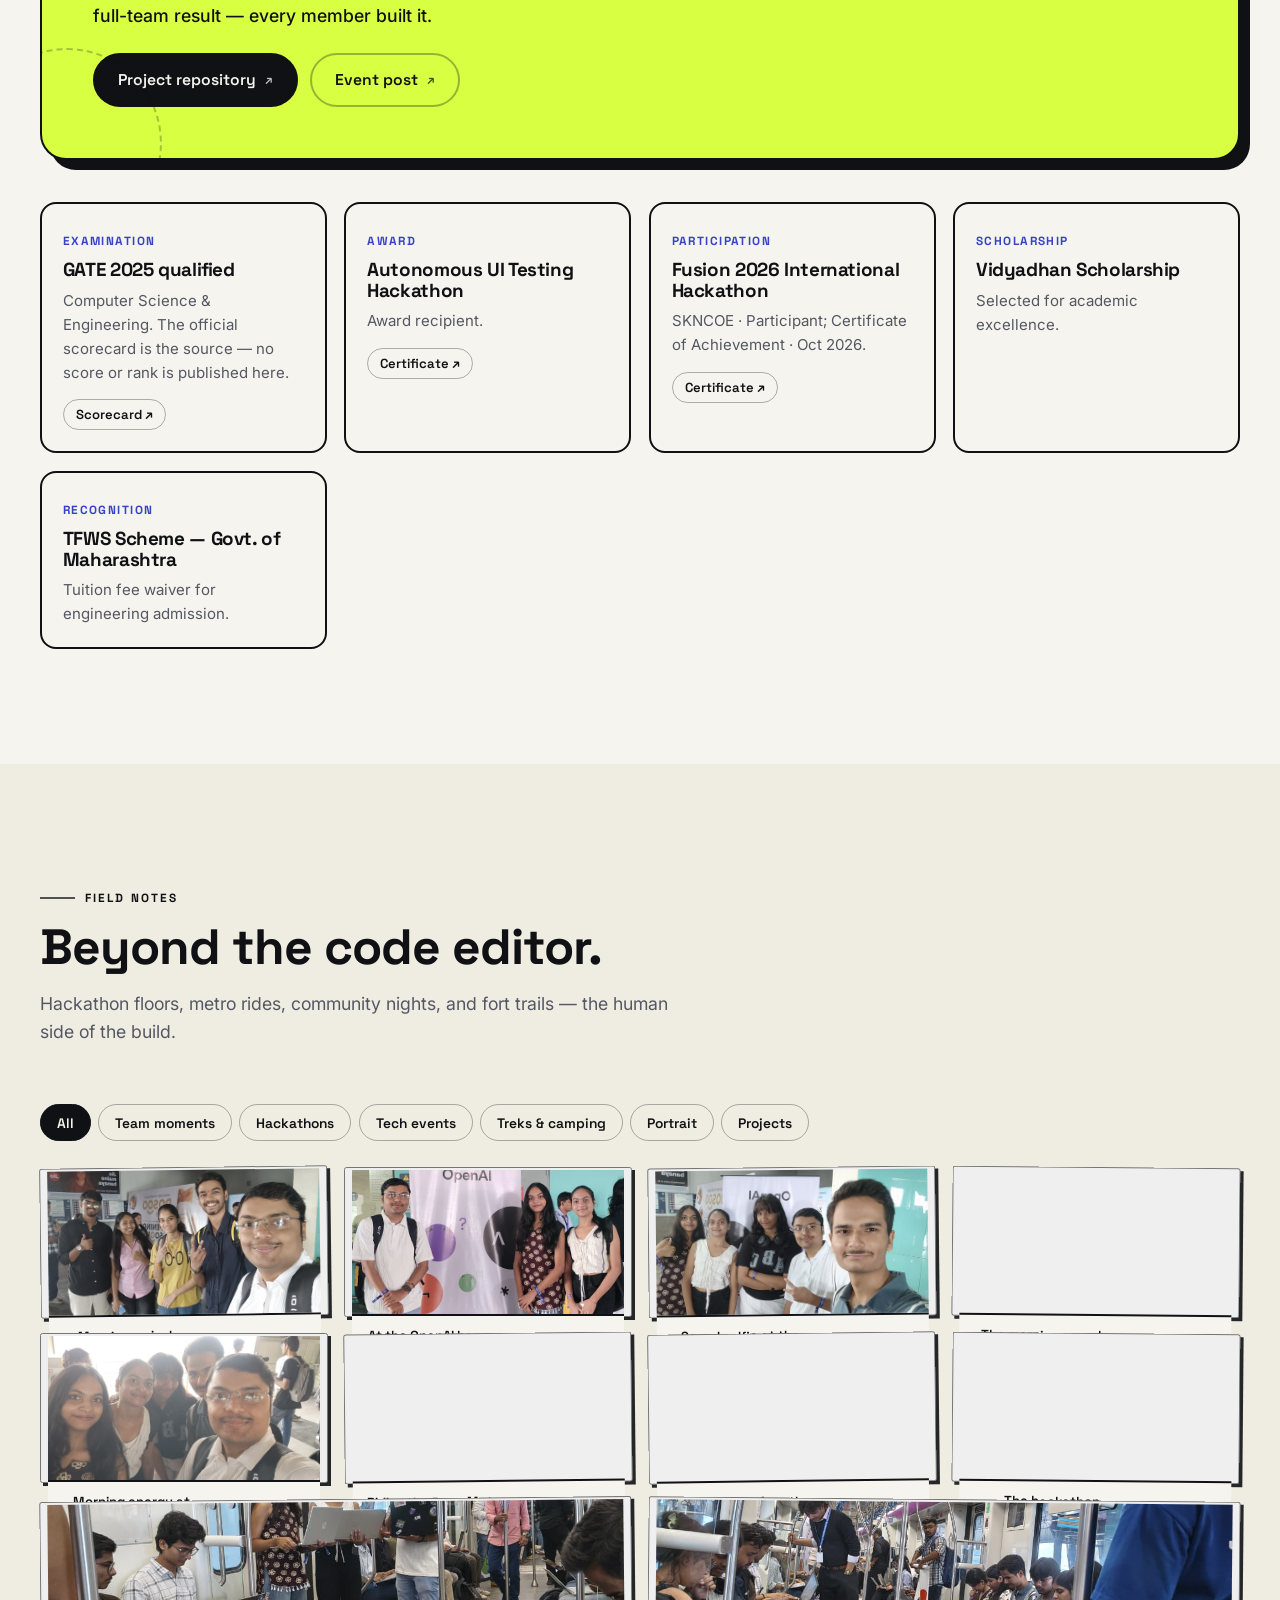
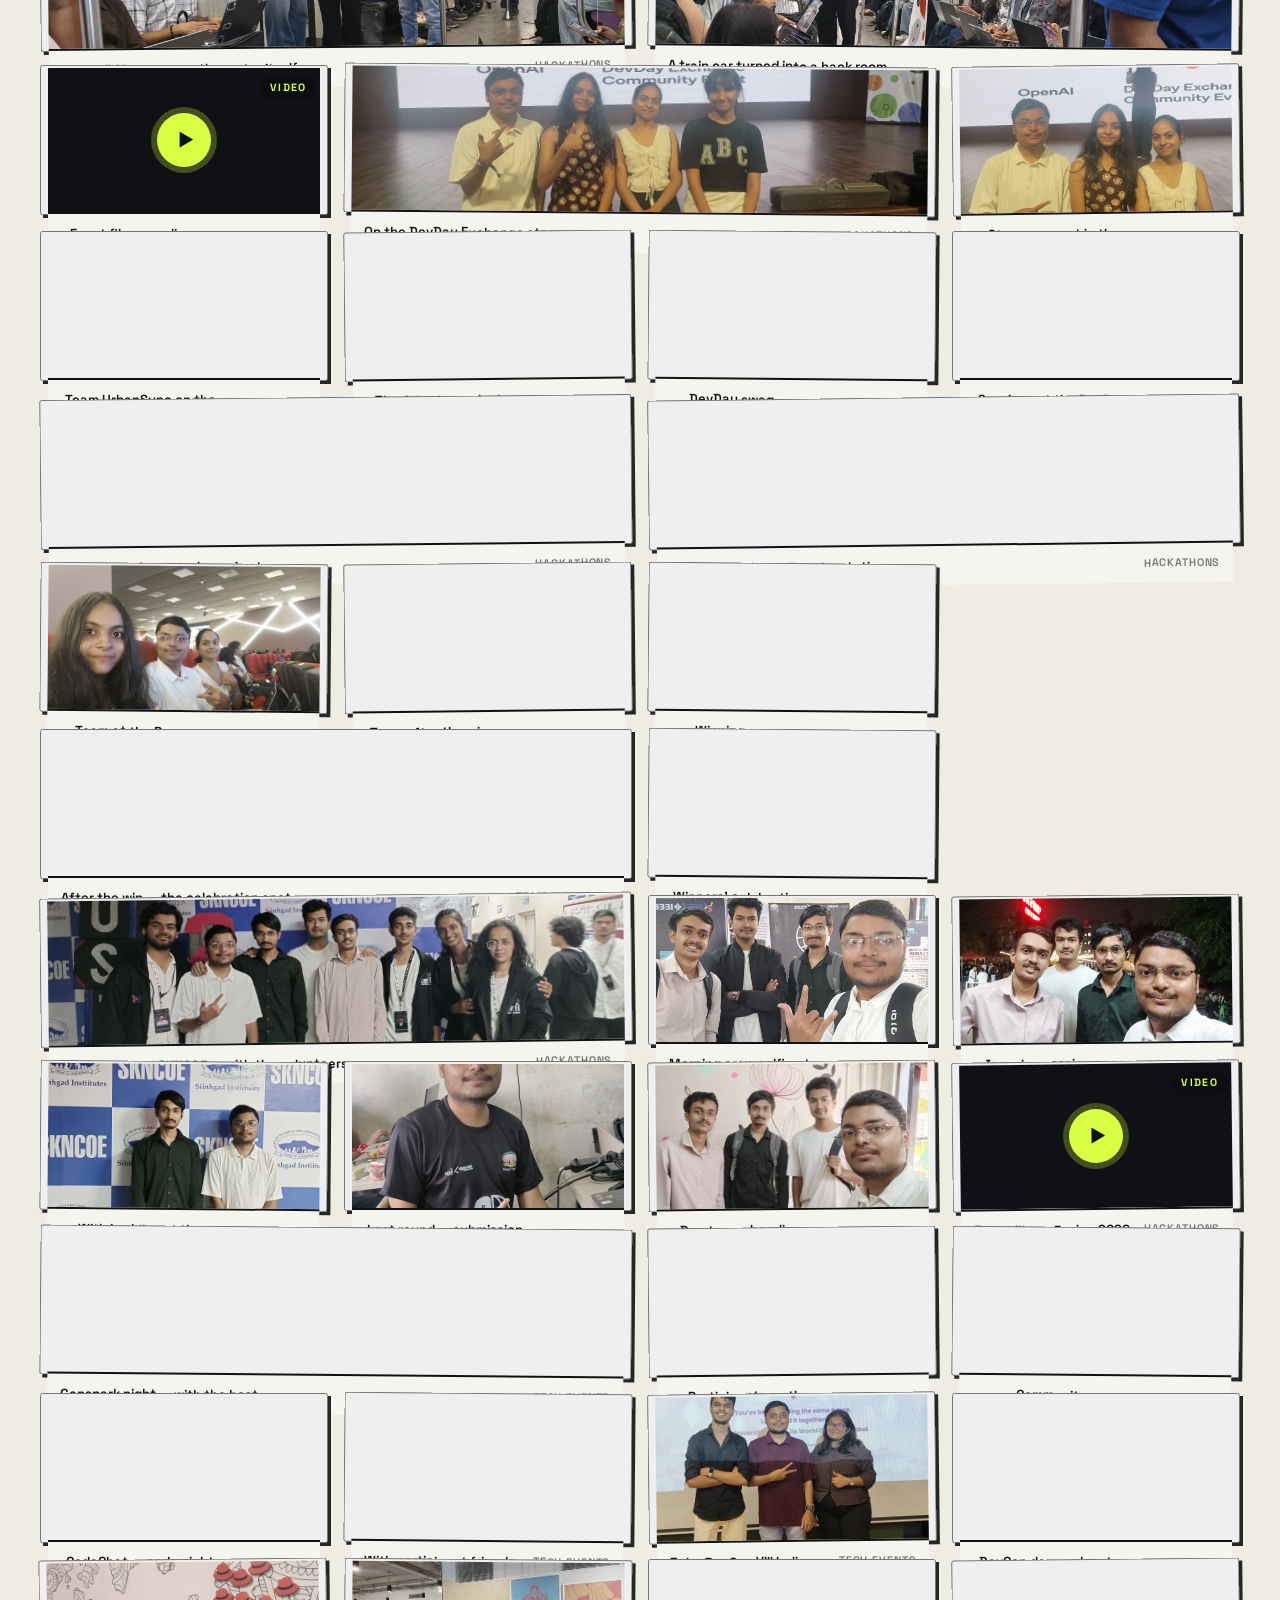
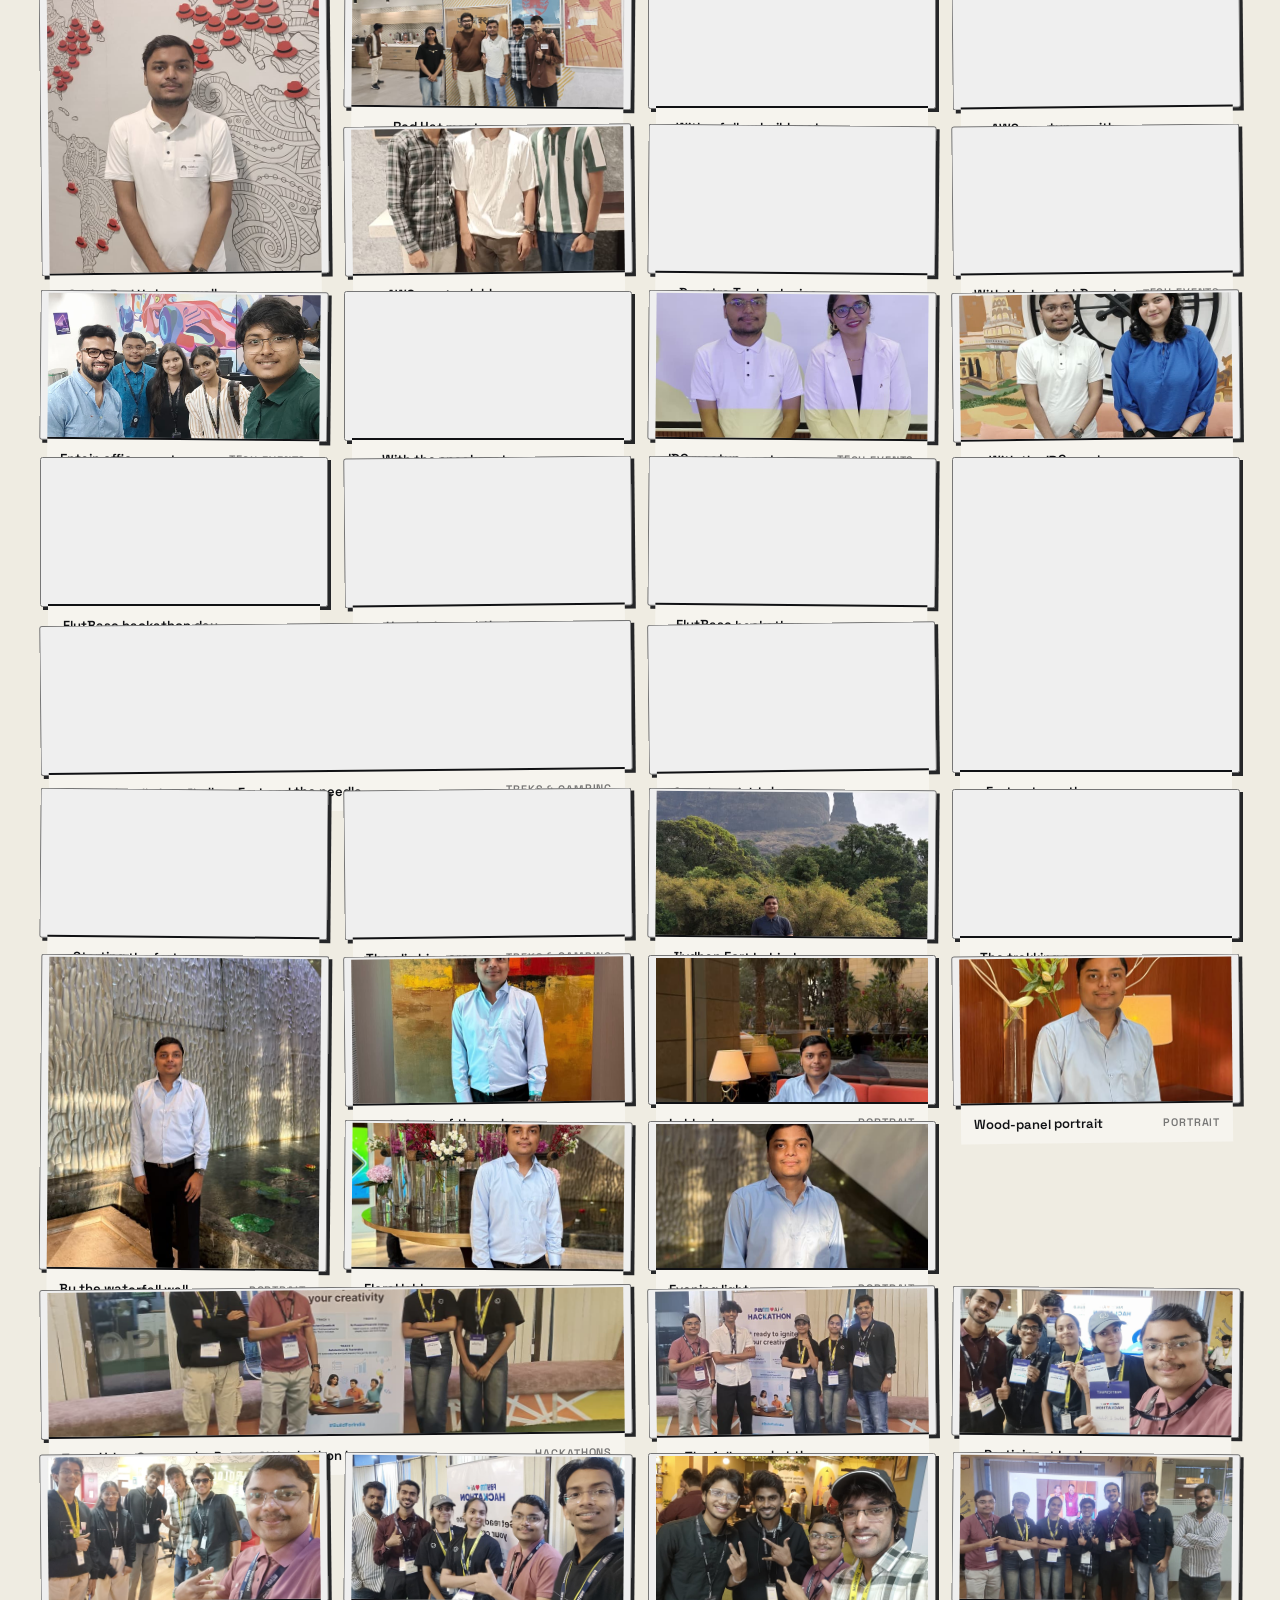
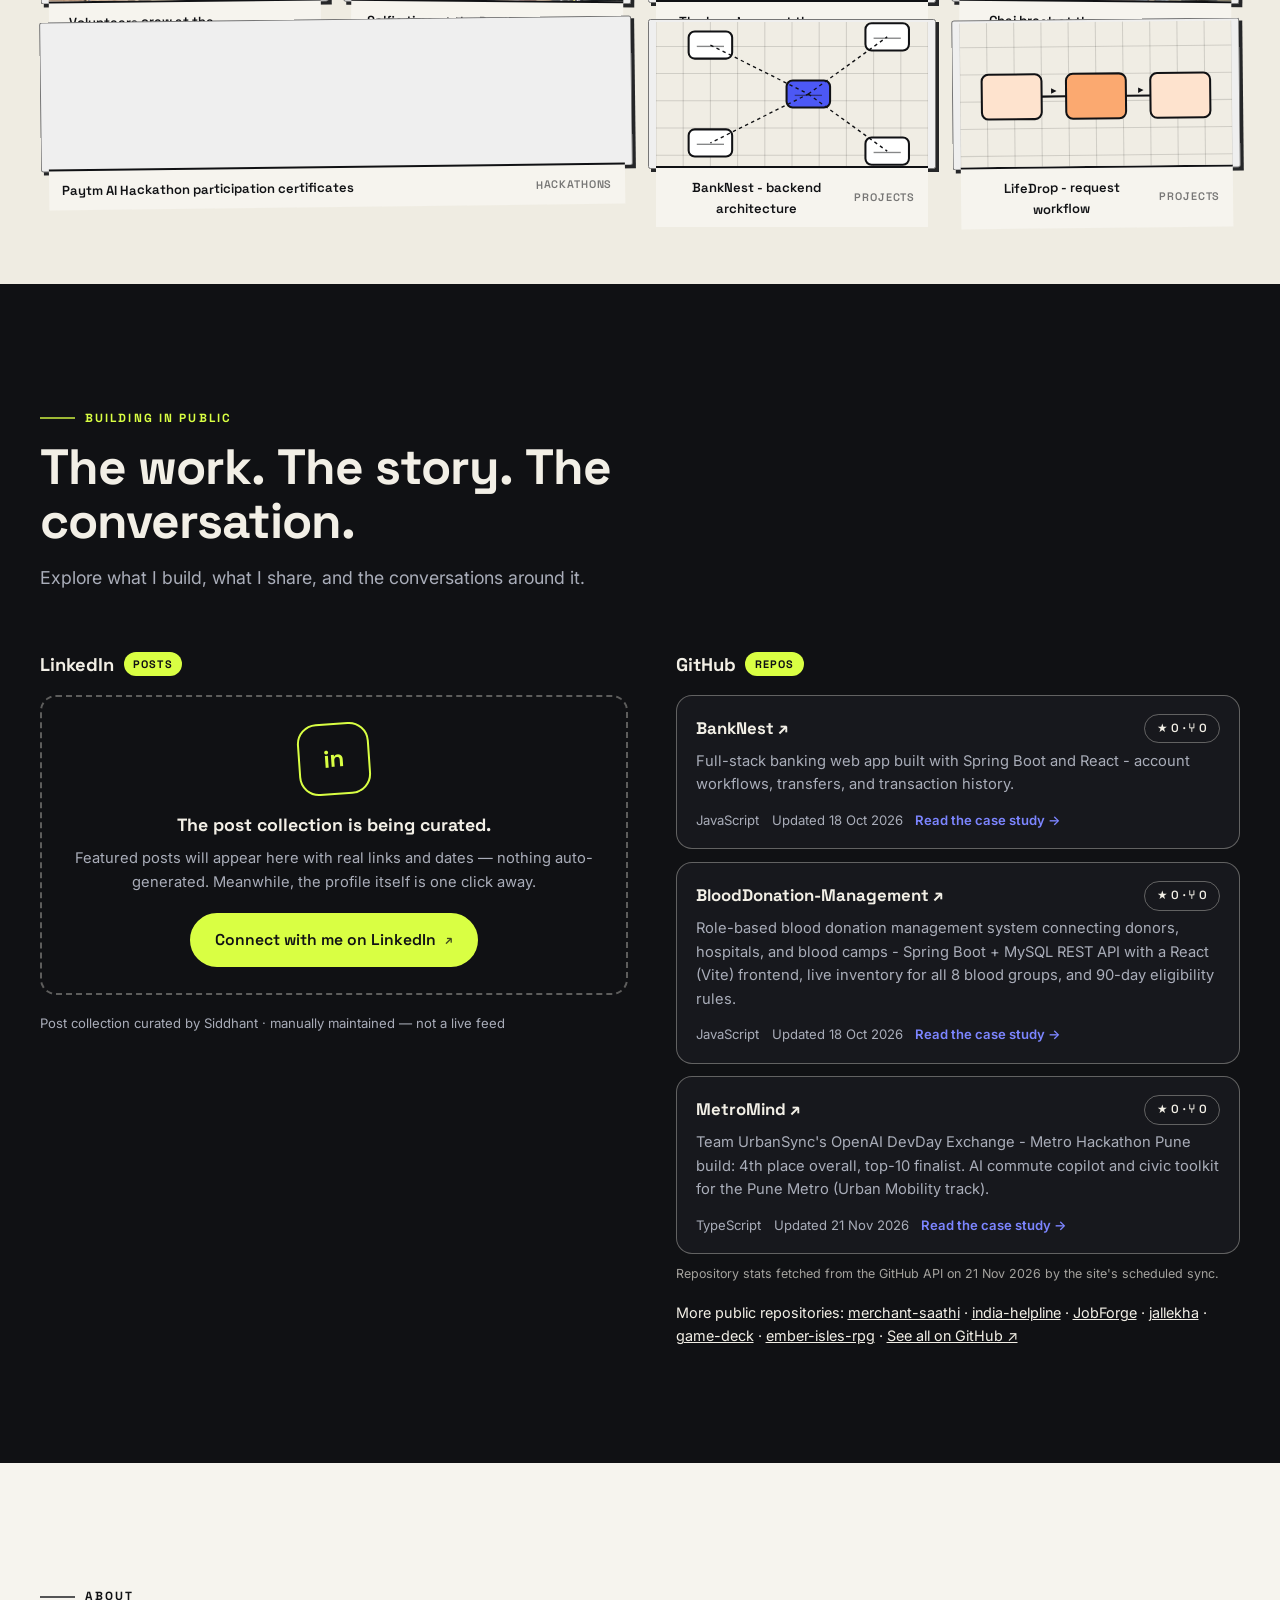
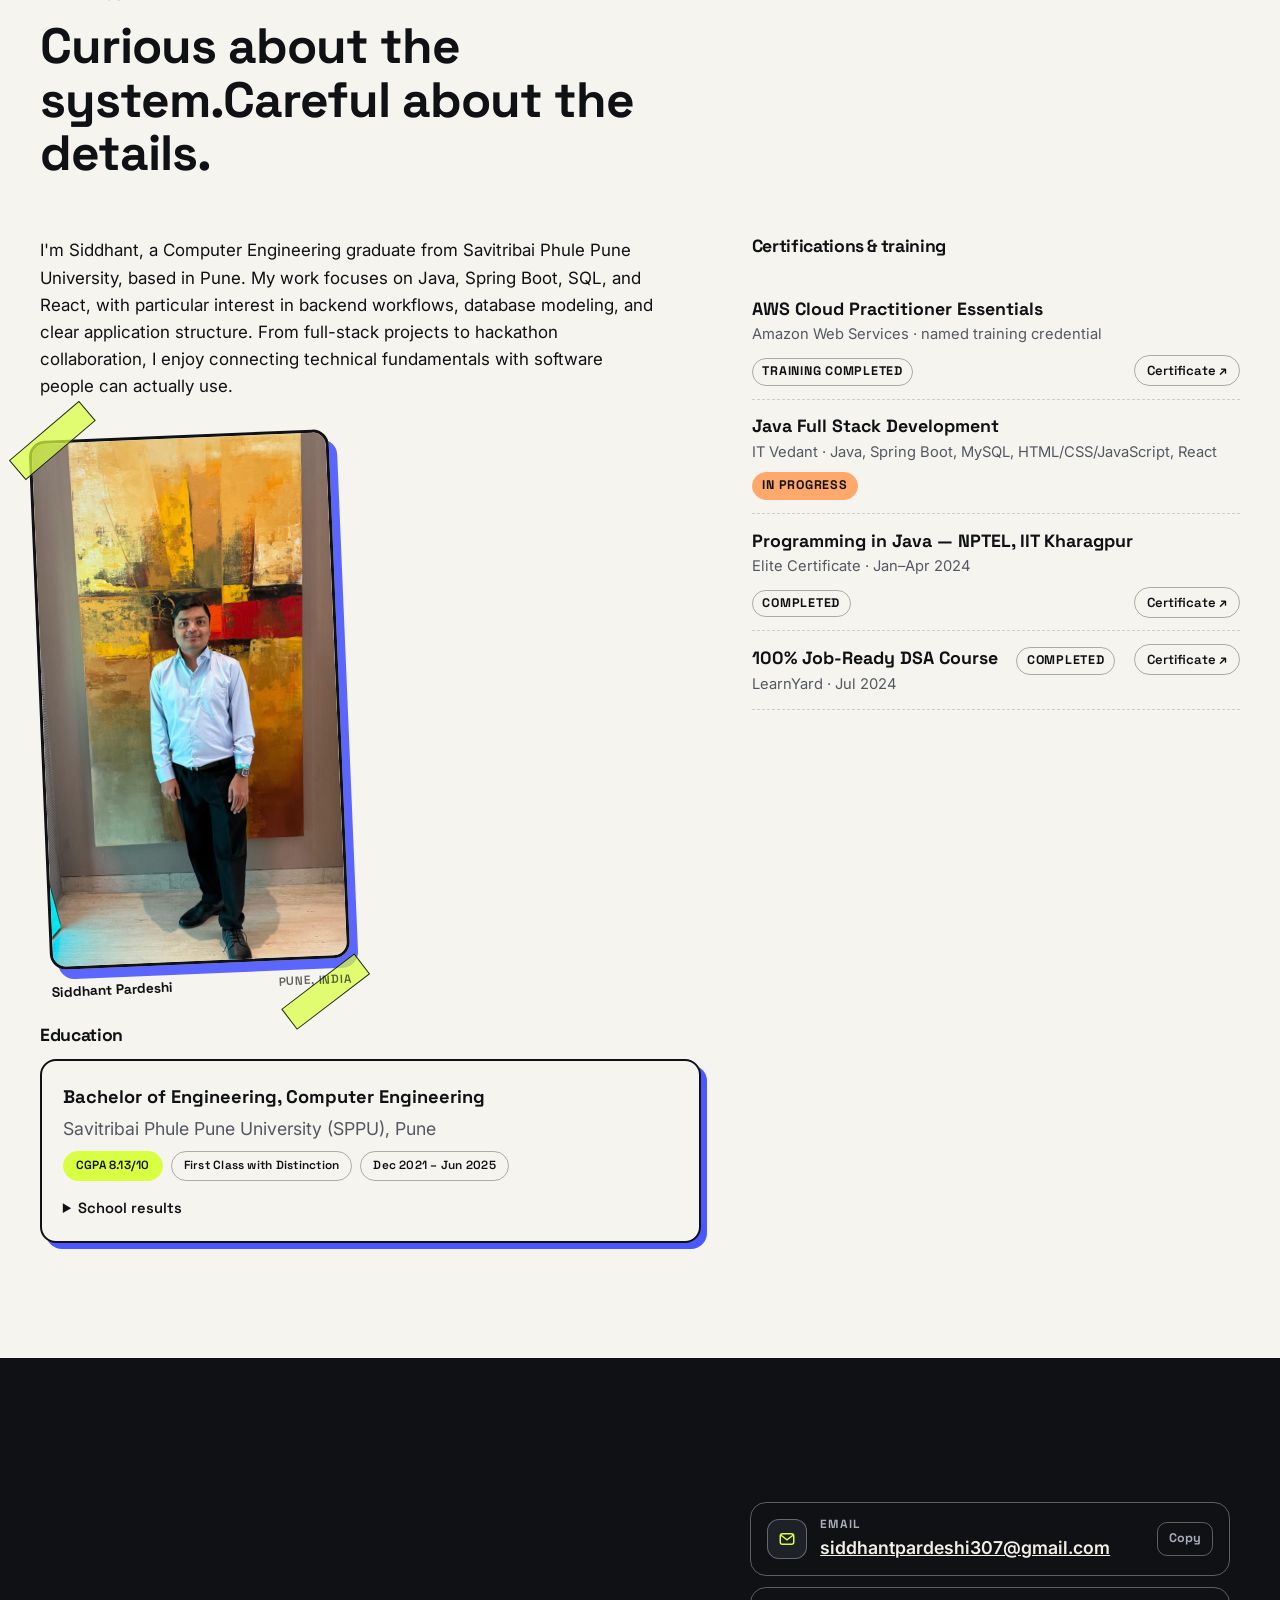
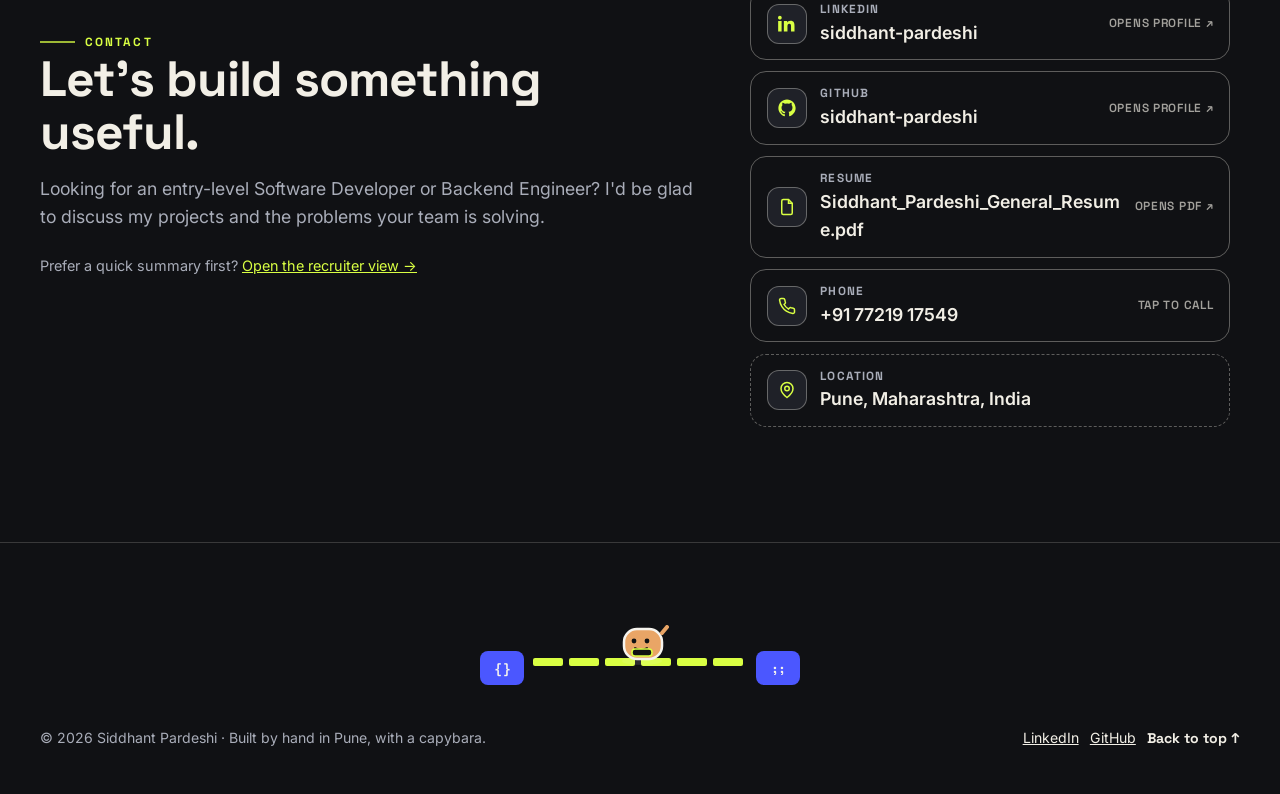
==== commit b801e78b: "Handfx v2 — eight pickable modes: portal/stream/sphere/burst + NEW thunder (electric-crackle swarm, " ====
--- a/index.html
+++ b/index.html
@@ -16,12 +16,12 @@
 <link rel="preconnect" href="https://fonts.googleapis.com">
 <link rel="preconnect" href="https://fonts.gstatic.com" crossorigin>
 <link href="https://fonts.googleapis.com/css2?family=Space+Grotesk:wght@500;700&family=Inter:wght@400;600&display=swap" rel="stylesheet">
-<link rel="stylesheet" href="css/tokens.css?v=13">
-<link rel="stylesheet" href="css/base.css?v=13">
-<link rel="stylesheet" href="css/main.css?v=13">
-<link rel="stylesheet" href="css/byte.css?v=13">
-<link rel="stylesheet" href="css/handfx.css?v=13">
-<link rel="stylesheet" href="css/print.css?v=13">
+<link rel="stylesheet" href="css/tokens.css?v=14">
+<link rel="stylesheet" href="css/base.css?v=14">
+<link rel="stylesheet" href="css/main.css?v=14">
+<link rel="stylesheet" href="css/byte.css?v=14">
+<link rel="stylesheet" href="css/handfx.css?v=14">
+<link rel="stylesheet" href="css/print.css?v=14">
 <script type="application/ld+json">
 {
   "@context": "https://schema.org",
@@ -908,23 +908,33 @@
   </div>
   <footer class="handfx__bottom">
     <p class="handfx__status" id="handfx-status" role="status" aria-live="polite">Starting…</p>
-    <ul class="handfx__legend" aria-label="Gesture guide">
-      <li><span class="g" aria-hidden="true">🤚</span> Hover — portal ring</li>
-      <li><span class="g" aria-hidden="true">✋</span> Open — burst &amp; scatter</li>
-      <li><span class="g" aria-hidden="true">✊</span> Fist — swirl sphere</li>
-      <li><span class="g" aria-hidden="true">✌️</span> Victory — signal stream</li>
+    <div class="handfx__modes" role="toolbar" aria-label="Particle modes — press keys 1 to 8 to switch">
+      <button class="handfx__mode" type="button" data-mode="portal" aria-pressed="true"><span aria-hidden="true">🌀</span>Portal</button>
+      <button class="handfx__mode" type="button" data-mode="stream" aria-pressed="false"><span aria-hidden="true">🛰️</span>Stream</button>
+      <button class="handfx__mode" type="button" data-mode="sphere" aria-pressed="false"><span aria-hidden="true">🔮</span>Sphere</button>
+      <button class="handfx__mode" type="button" data-mode="burst" aria-pressed="false"><span aria-hidden="true">💥</span>Burst</button>
+      <button class="handfx__mode" type="button" data-mode="thunder" aria-pressed="false"><span aria-hidden="true">⚡</span>Thunder</button>
+      <button class="handfx__mode" type="button" data-mode="hearts" aria-pressed="false"><span aria-hidden="true">💗</span>Hearts</button>
+      <button class="handfx__mode" type="button" data-mode="fireflies" aria-pressed="false"><span aria-hidden="true">✨</span>Fireflies</button>
+      <button class="handfx__mode" type="button" data-mode="comet" aria-pressed="false"><span aria-hidden="true">☄️</span>Comet</button>
+    </div>
+    <ul class="handfx__legend" aria-label="Gesture guide — same four gestures in every mode">
+      <li><span class="g" aria-hidden="true">🤚</span> Hold — signature scene</li>
+      <li><span class="g" aria-hidden="true">✊</span> Fist — collapse · ⚡ bolt strike</li>
+      <li><span class="g" aria-hidden="true">✋</span> Open — scatter</li>
+      <li><span class="g" aria-hidden="true">✌️</span> Victory — stream · fountain · launch</li>
     </ul>
   </footer>
 </dialog>
 
-<script src="js/content.js?v=13"></script>
-<script src="js/byte.js?v=13"></script>
-<script src="js/sims.js?v=13"></script>
-<script src="js/skills.js?v=13"></script>
-<script src="js/gallery.js?v=13"></script>
-<script src="js/posts.js?v=13"></script>
-<script src="js/handfx.js?v=13"></script>
-<script src="js/app.js?v=13"></script>
+<script src="js/content.js?v=14"></script>
+<script src="js/byte.js?v=14"></script>
+<script src="js/sims.js?v=14"></script>
+<script src="js/skills.js?v=14"></script>
+<script src="js/gallery.js?v=14"></script>
+<script src="js/posts.js?v=14"></script>
+<script src="js/handfx.js?v=14"></script>
+<script src="js/app.js?v=14"></script>
 <script>
 /* freshness guard: a service worker keeps HTML network-first so visitors
    always get the current build, and a version stamp reloads once when the
--- a/css/handfx.css
+++ b/css/handfx.css
@@ -60,7 +60,7 @@
 .handfx__preview {
   position: absolute;
   left: clamp(0.8rem, 2vw, 1.6rem);
-  bottom: calc(6.6rem + env(safe-area-inset-bottom, 0px));
+  bottom: calc(10.4rem + env(safe-area-inset-bottom, 0px));
   width: 148px;
   aspect-ratio: 4 / 3;
   border: 2px solid var(--line-light-strong);
@@ -141,3 +141,34 @@
 @media (prefers-reduced-motion: reduce) {
   .handfx__stage canvas { opacity: 0.92; }
 }
+
+/* ---- mode picker ---- */
+.handfx__modes {
+  display: flex;
+  flex-wrap: wrap;
+  justify-content: center;
+  gap: 0.4rem;
+  max-width: 760px;
+}
+.handfx__mode {
+  font-family: var(--font-display);
+  font-weight: 700;
+  font-size: 0.76rem;
+  letter-spacing: 0.02em;
+  border: 1.5px solid var(--line-light-strong);
+  border-radius: var(--r-pill);
+  background: rgba(13, 14, 17, 0.72);
+  color: var(--text-light);
+  padding: 0.36rem 0.7rem;
+  cursor: pointer;
+  transition: border-color 160ms var(--ease-out), color 160ms var(--ease-out),
+              background 160ms var(--ease-out), transform 160ms var(--ease-spring);
+}
+.handfx__mode:hover { border-color: var(--lime); color: var(--lime); transform: translateY(-1px); }
+.handfx__mode:focus-visible { outline: 3px solid var(--violet); outline-offset: 2px; }
+.handfx__mode[aria-pressed="true"] {
+  background: var(--lime);
+  border-color: var(--lime);
+  color: var(--ink);
+}
+.handfx__mode span { margin-right: 0.2rem; }
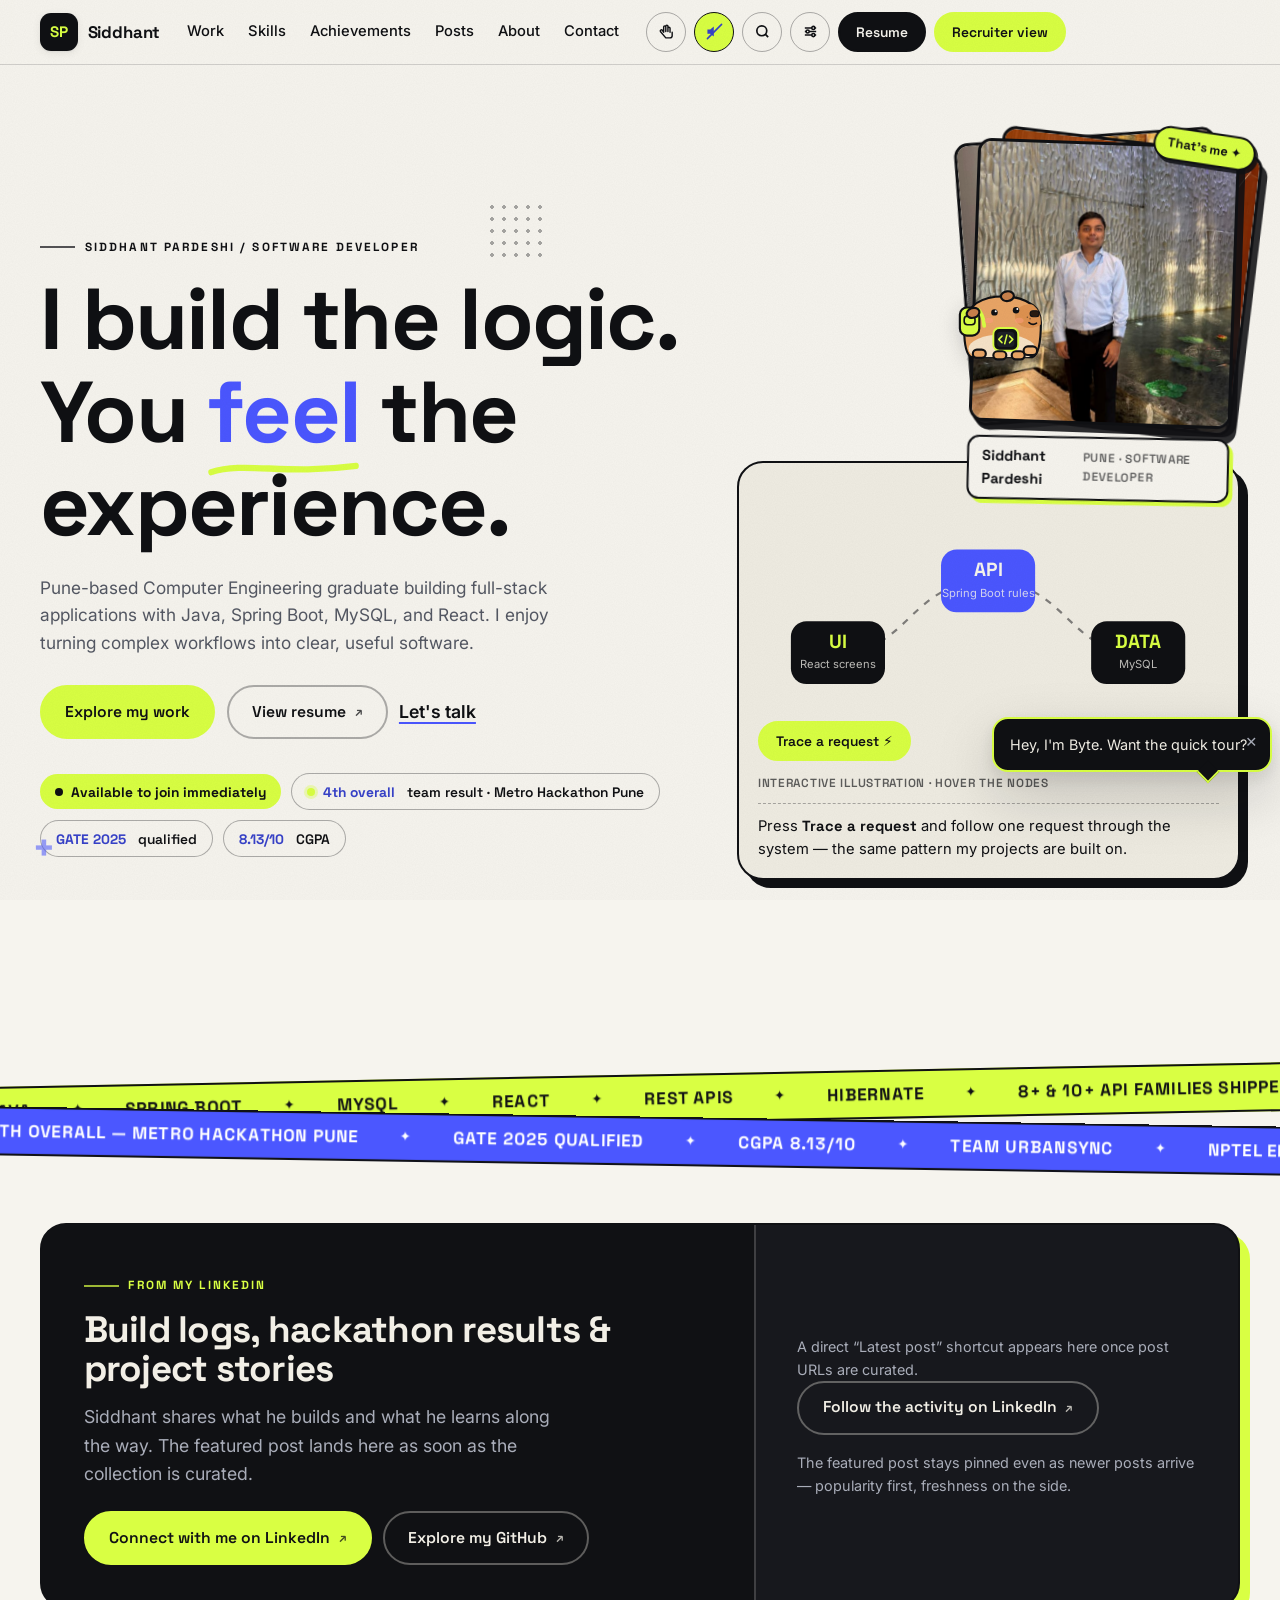
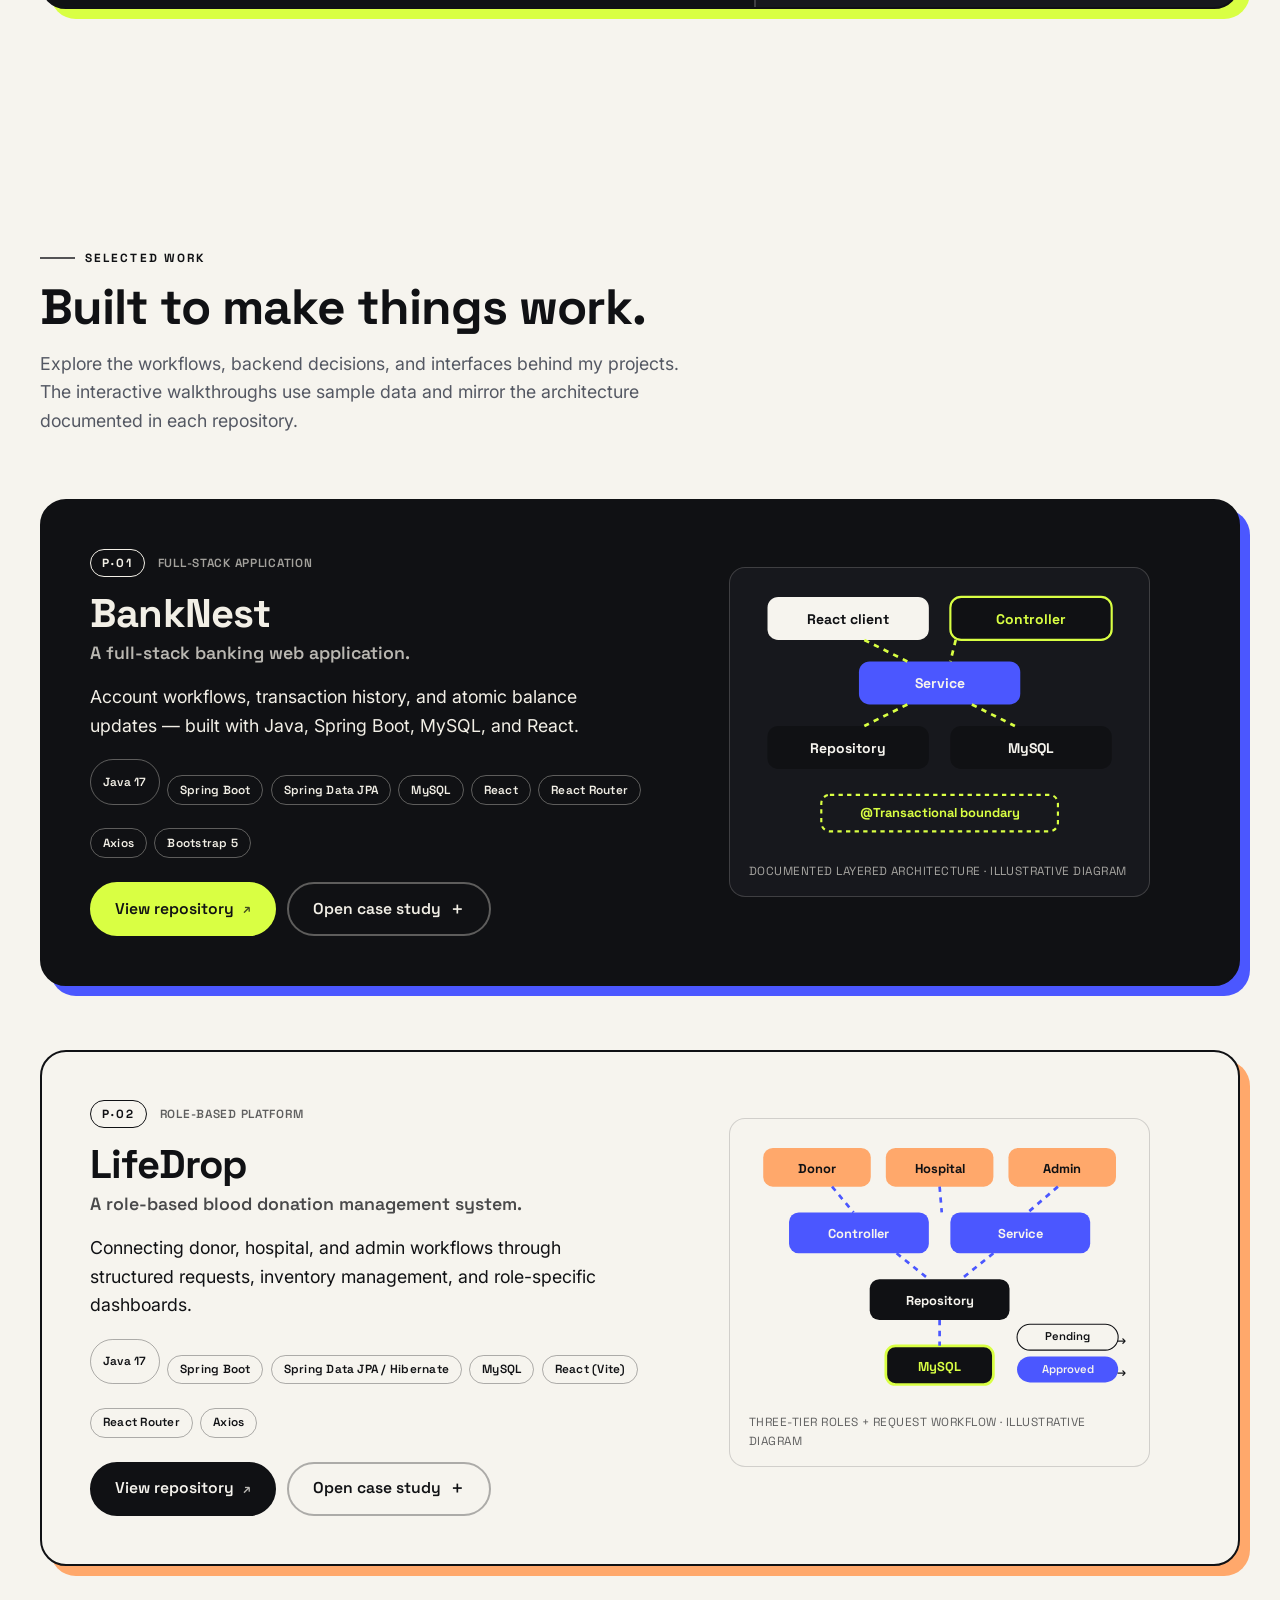
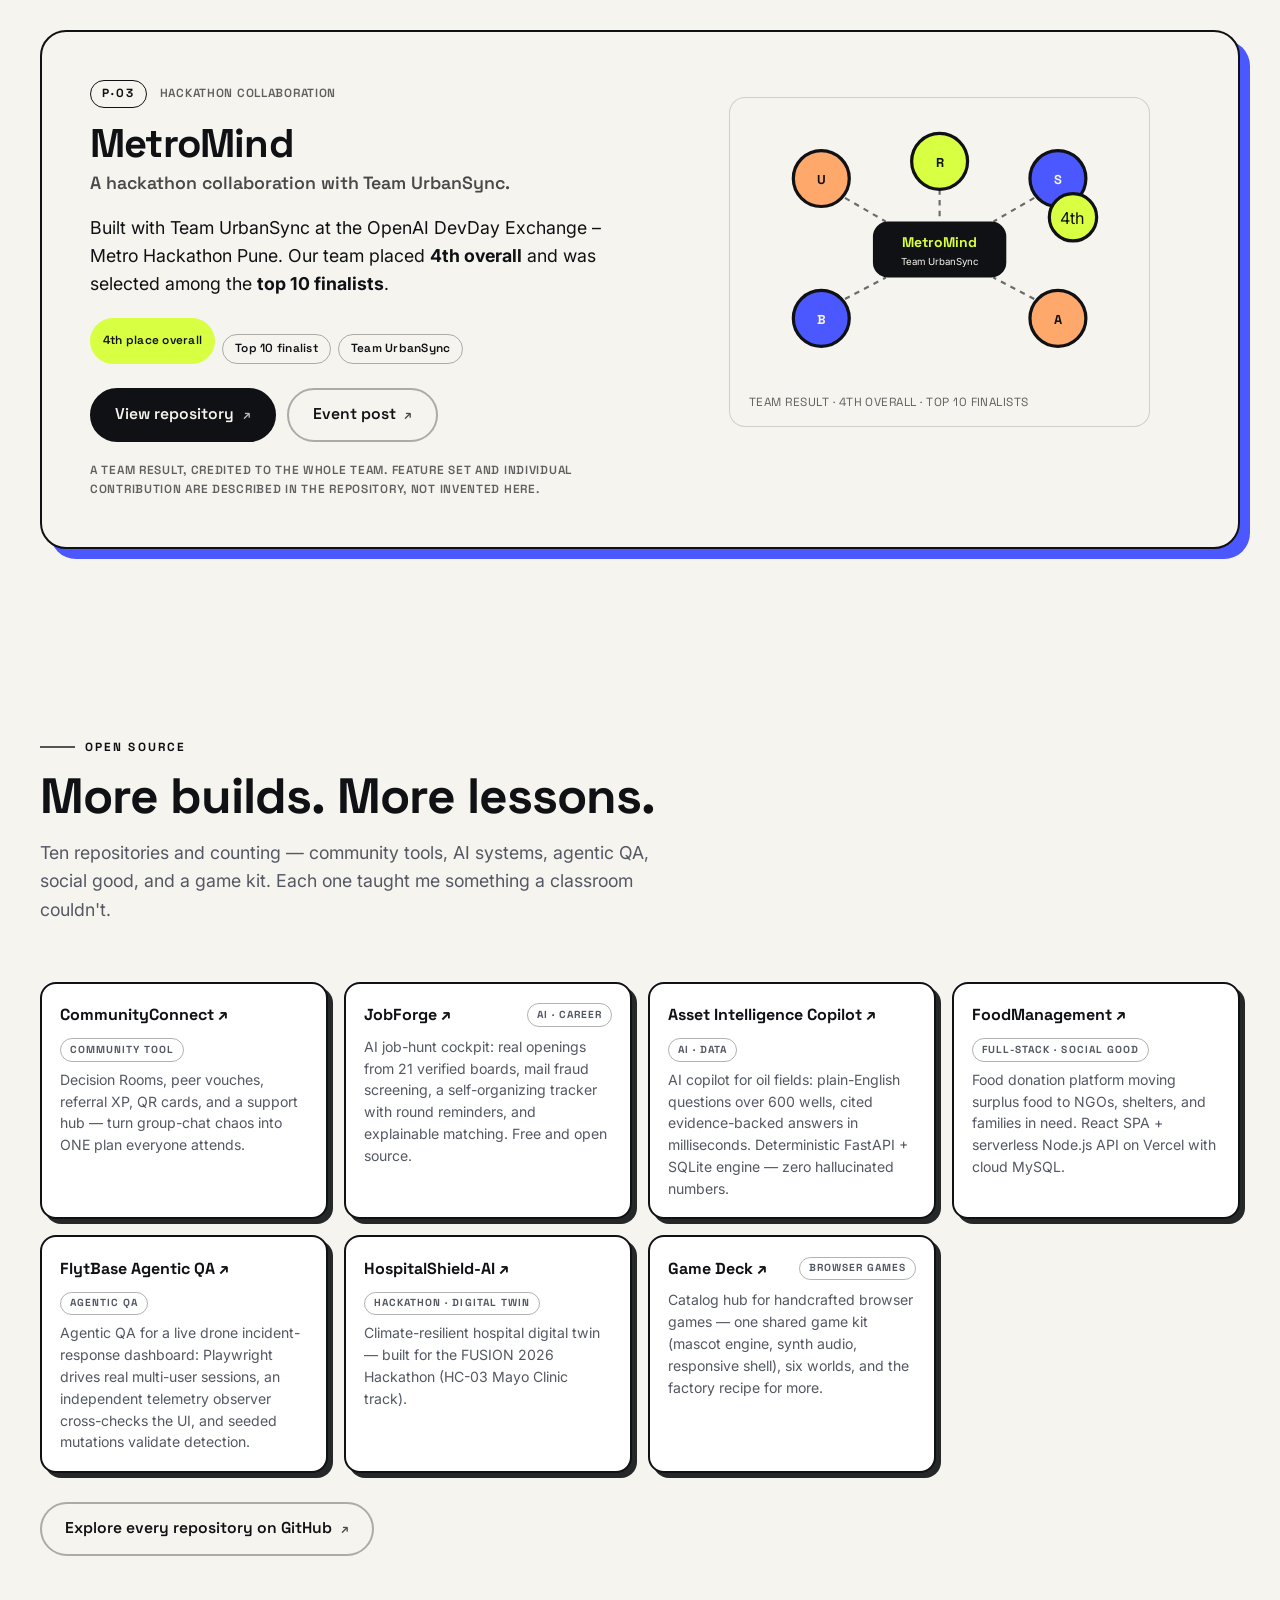
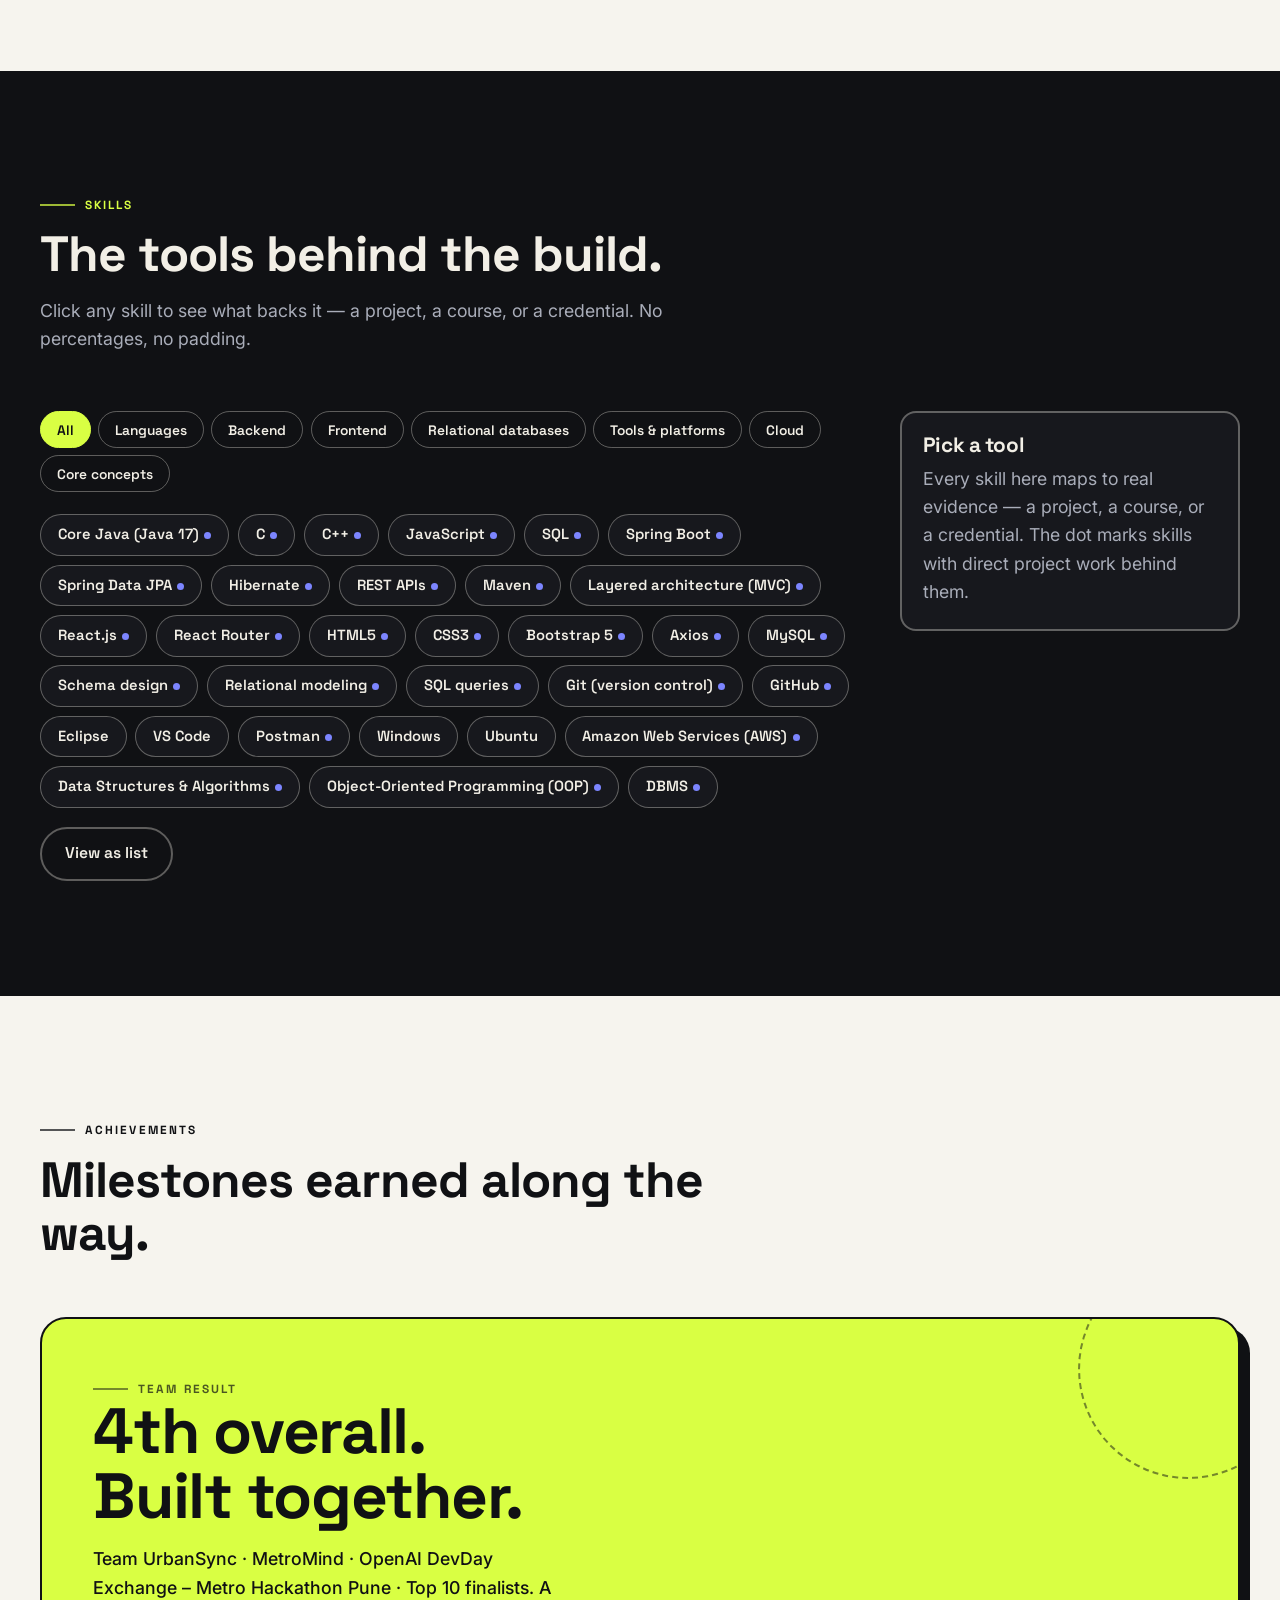
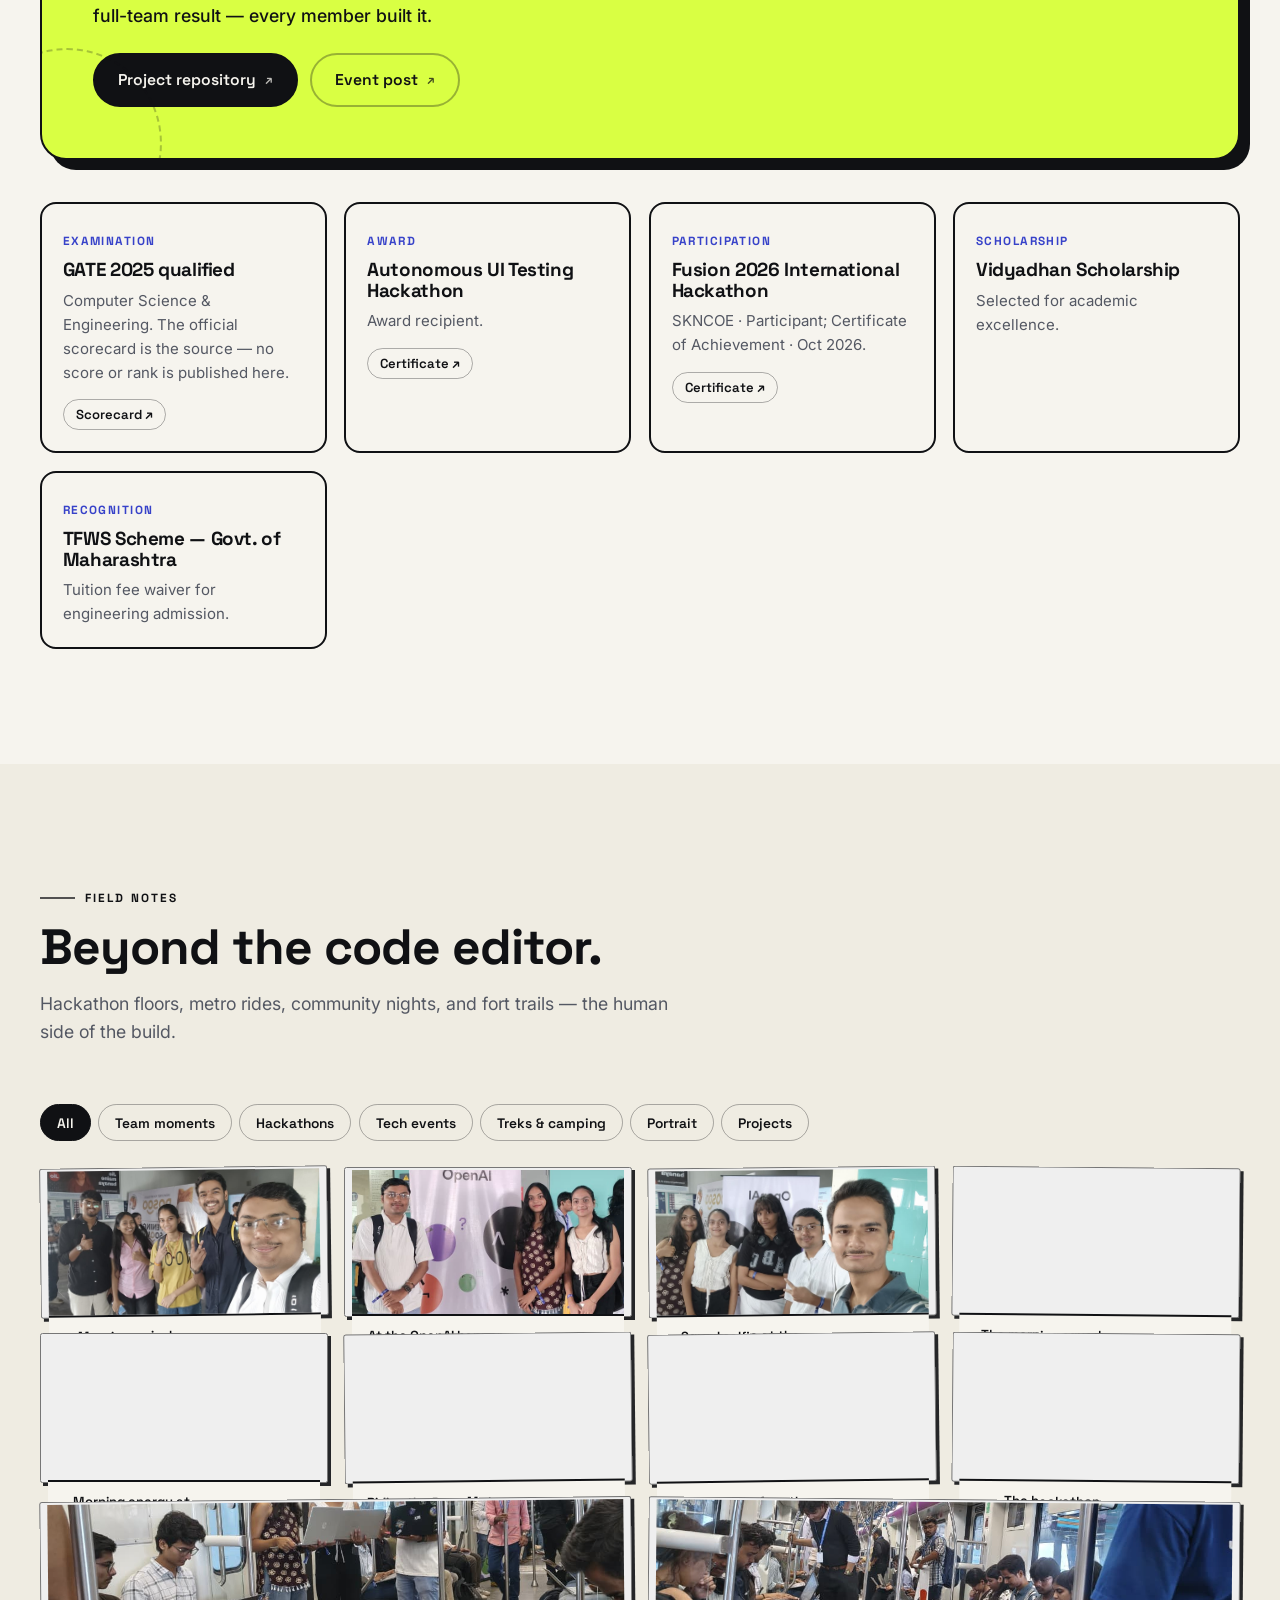
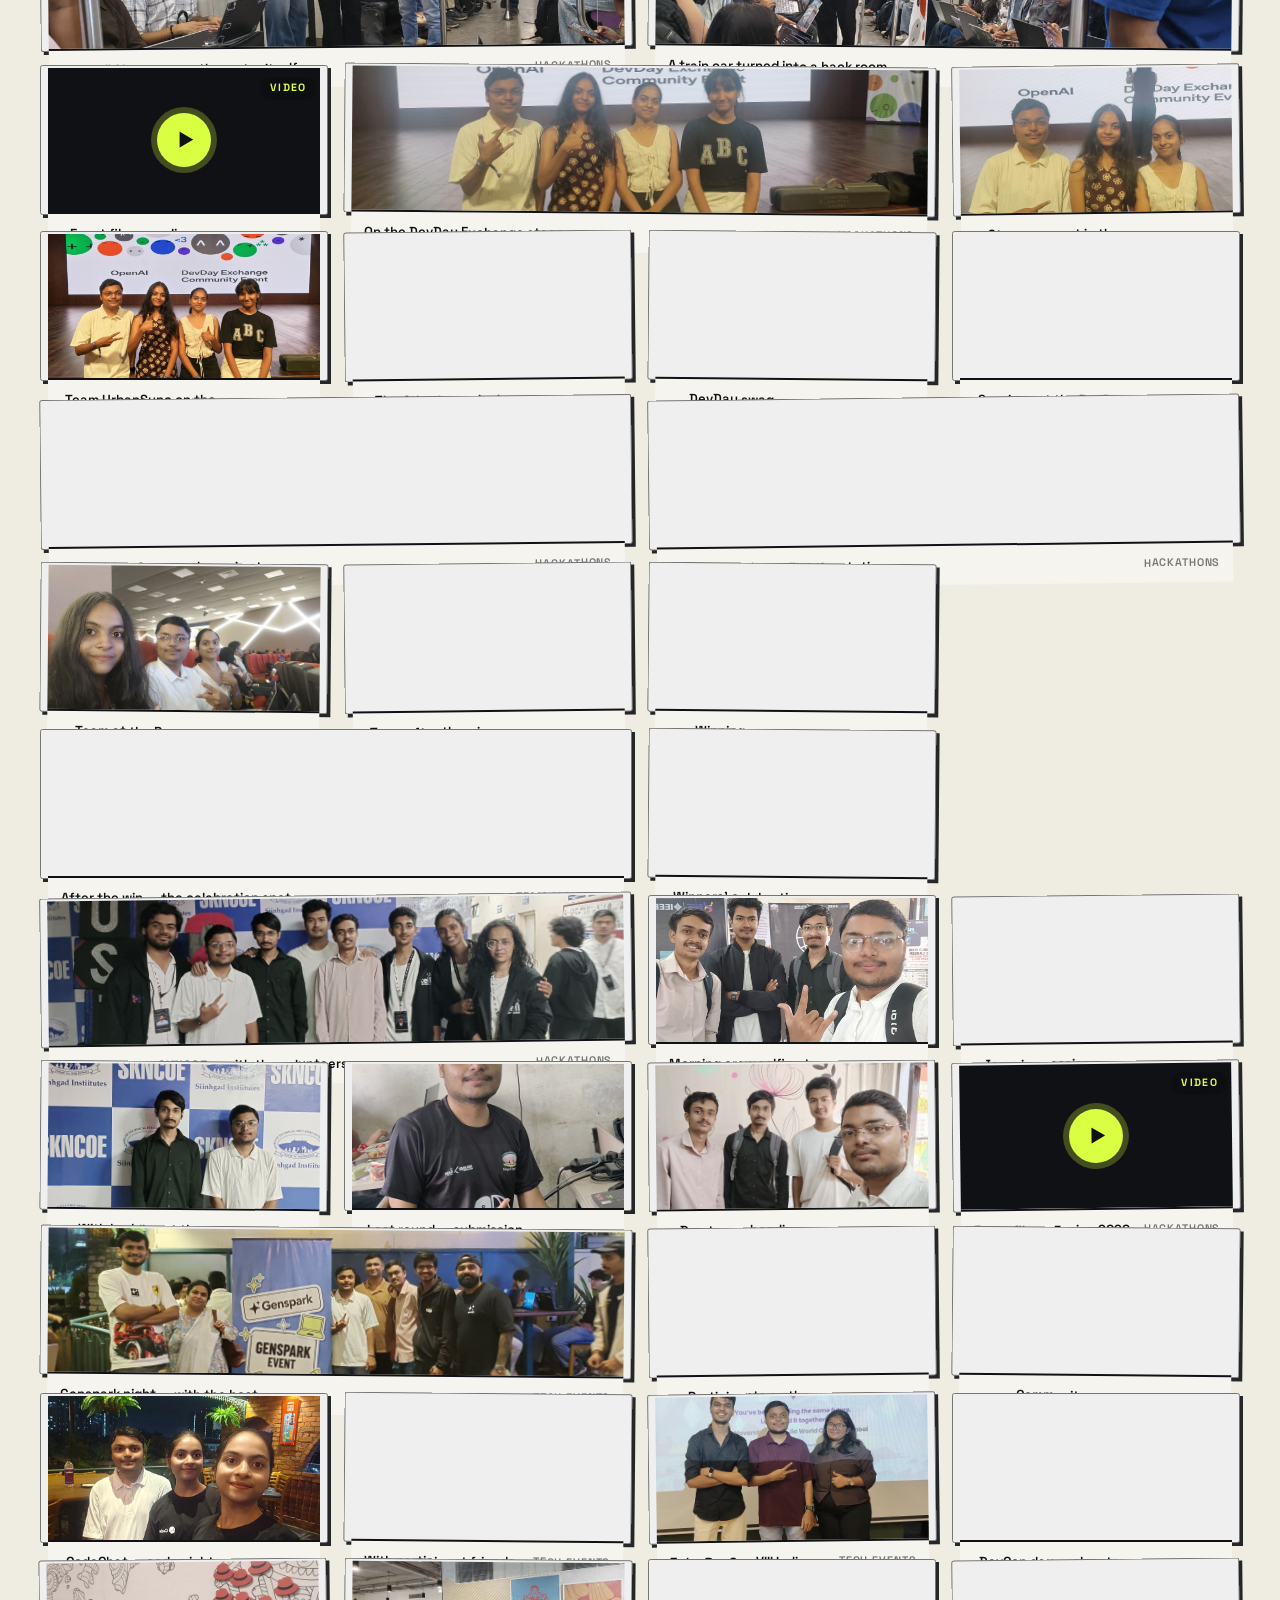
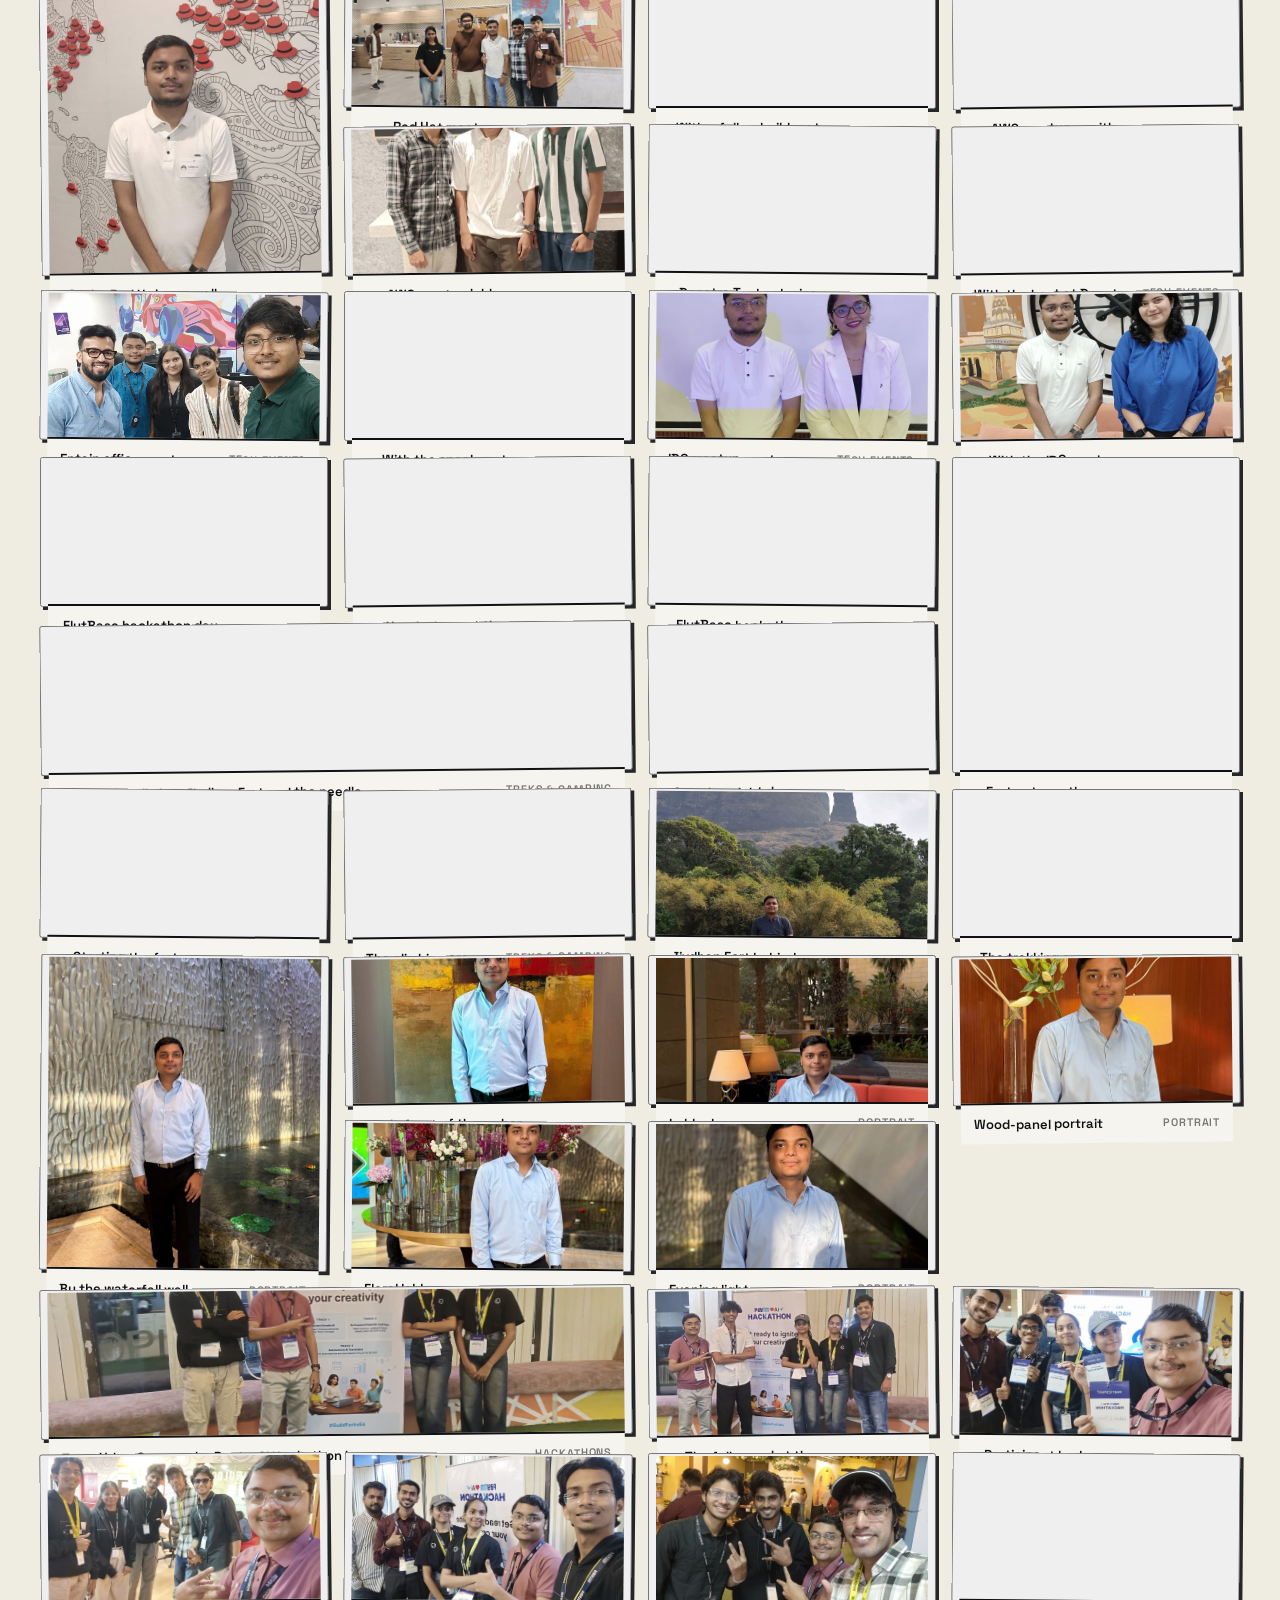
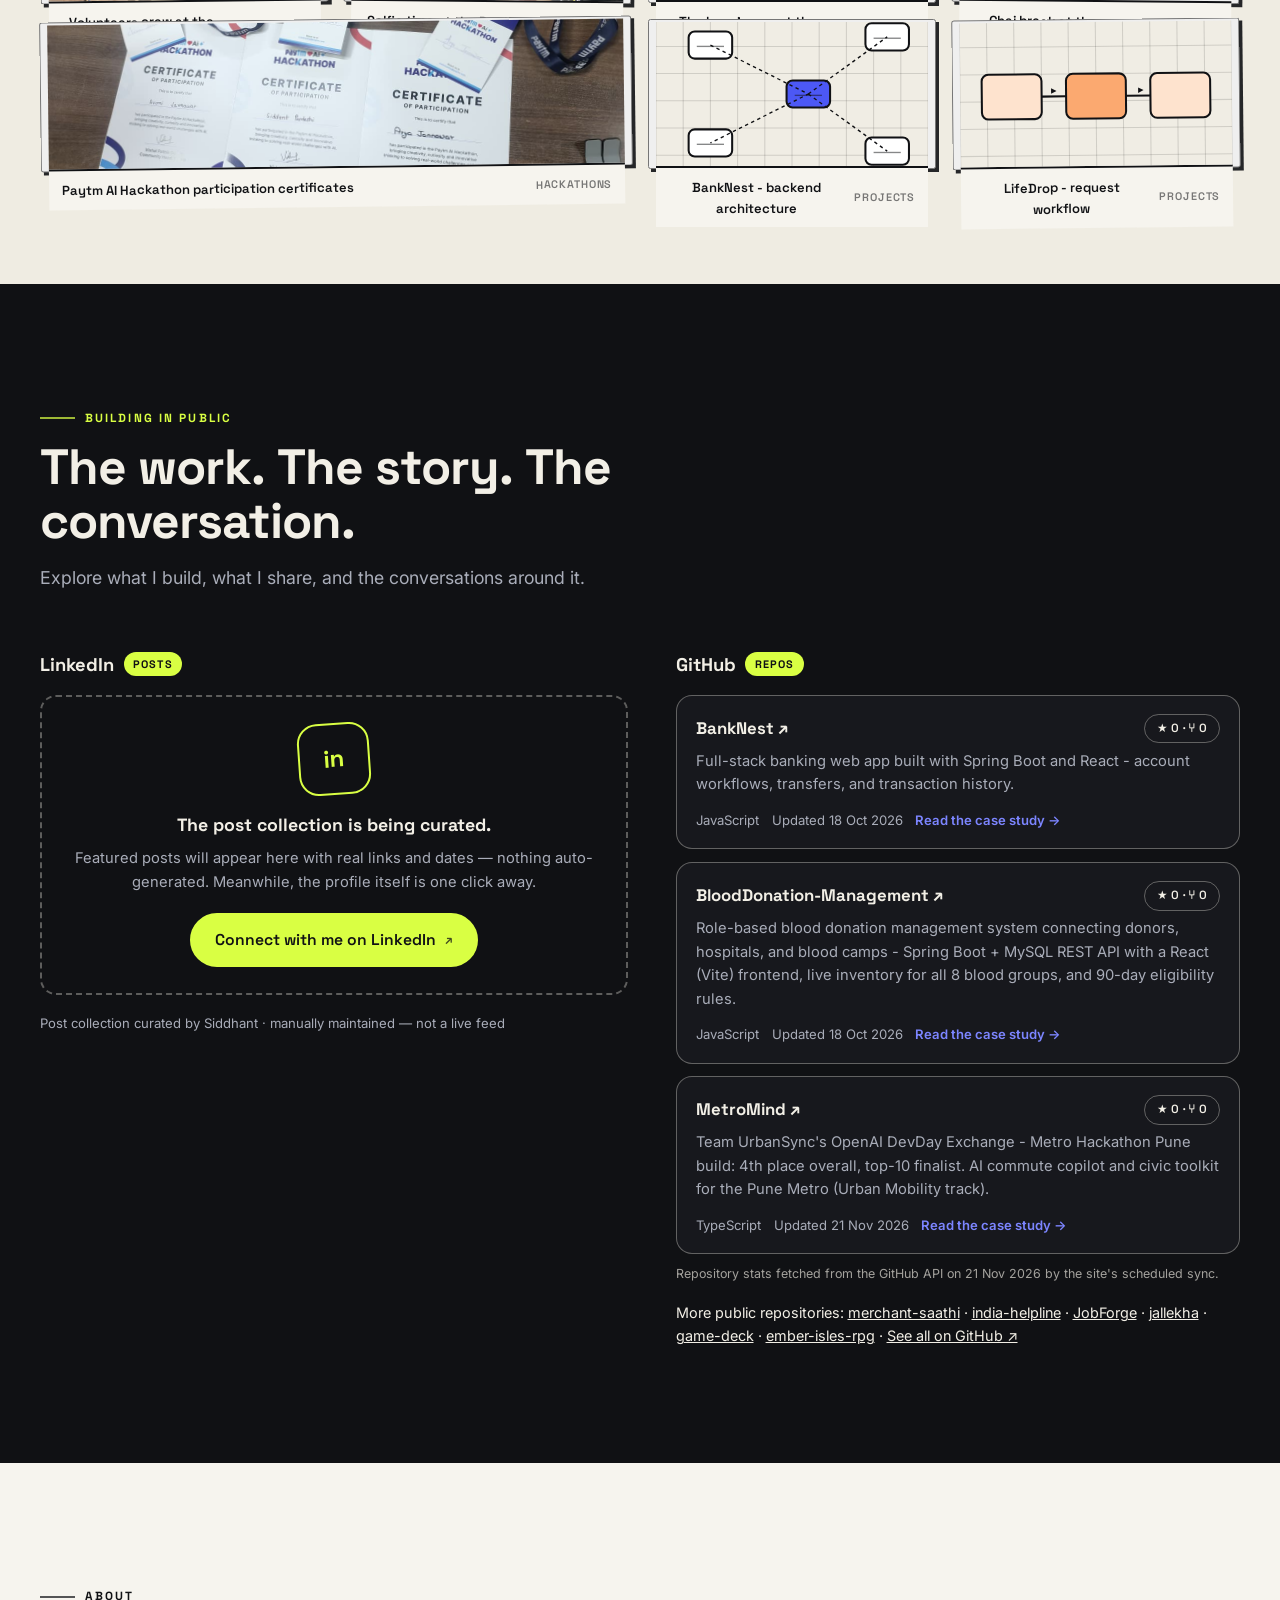
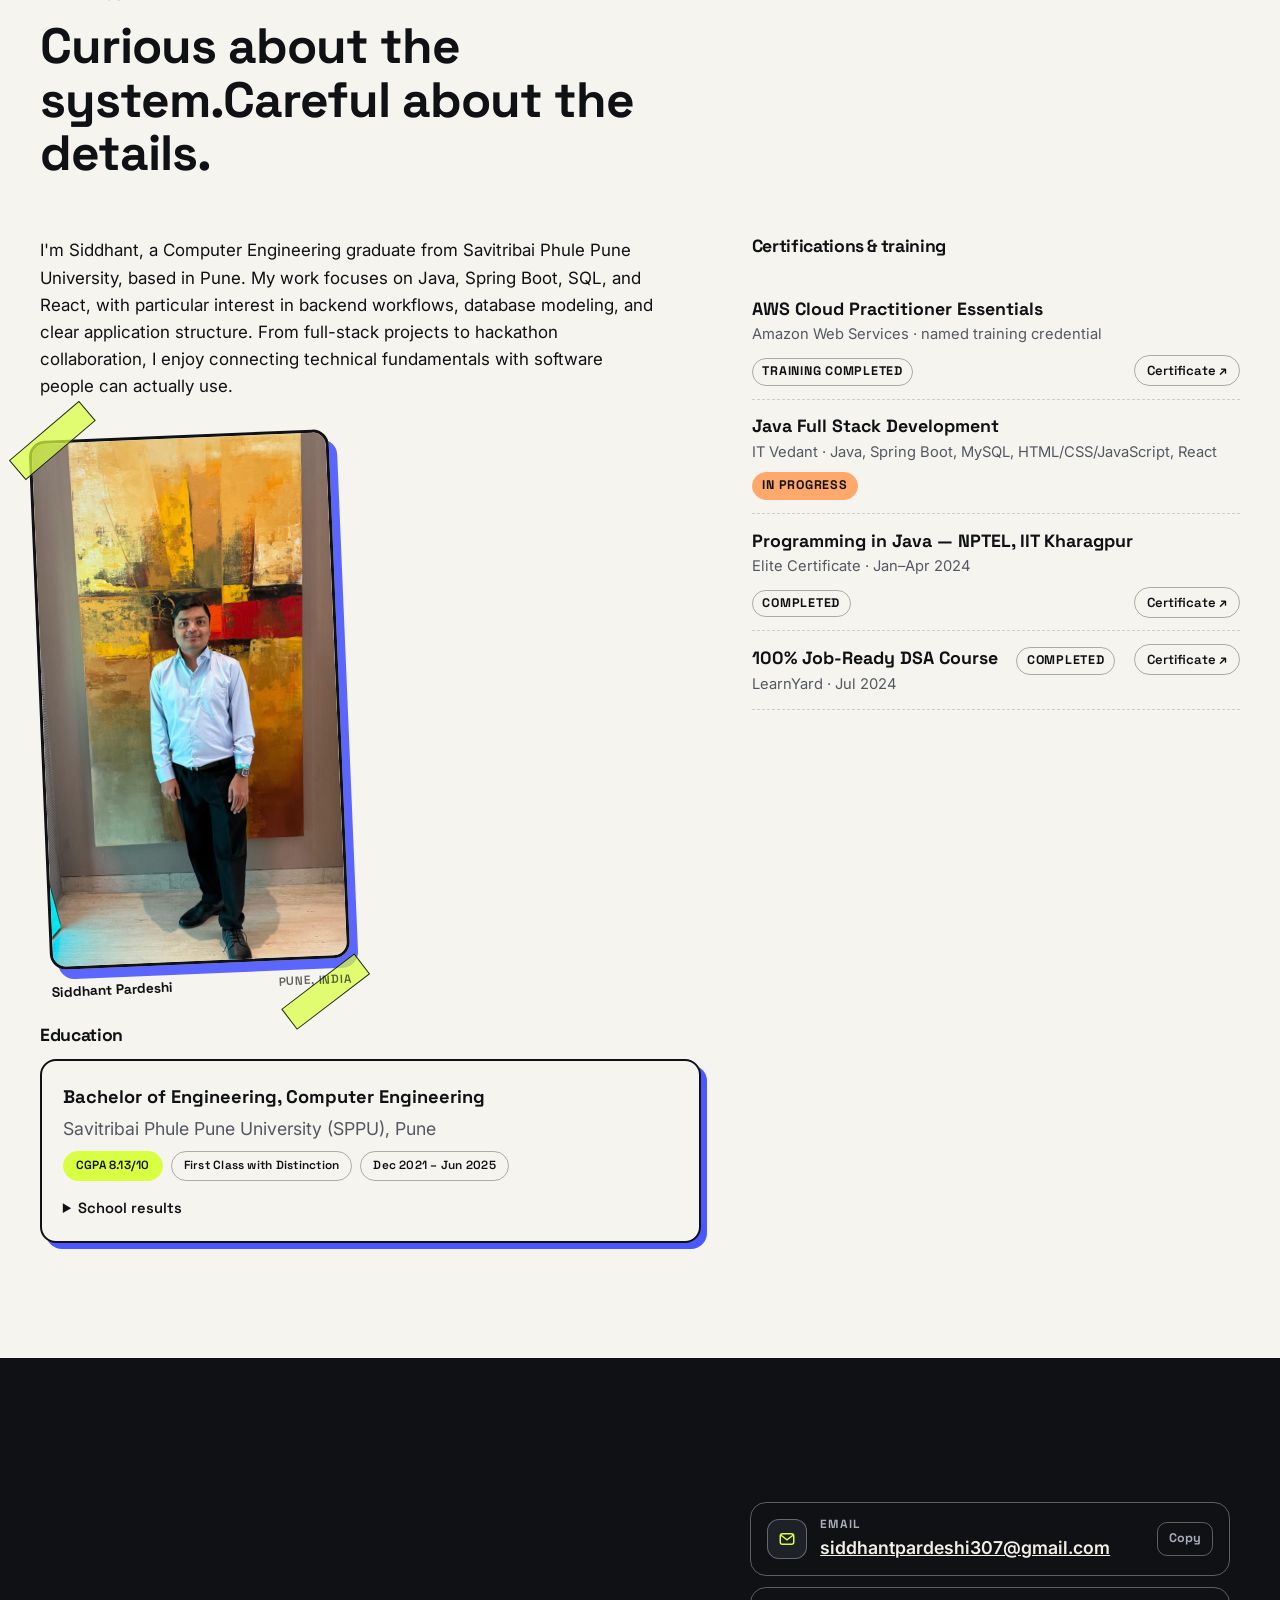
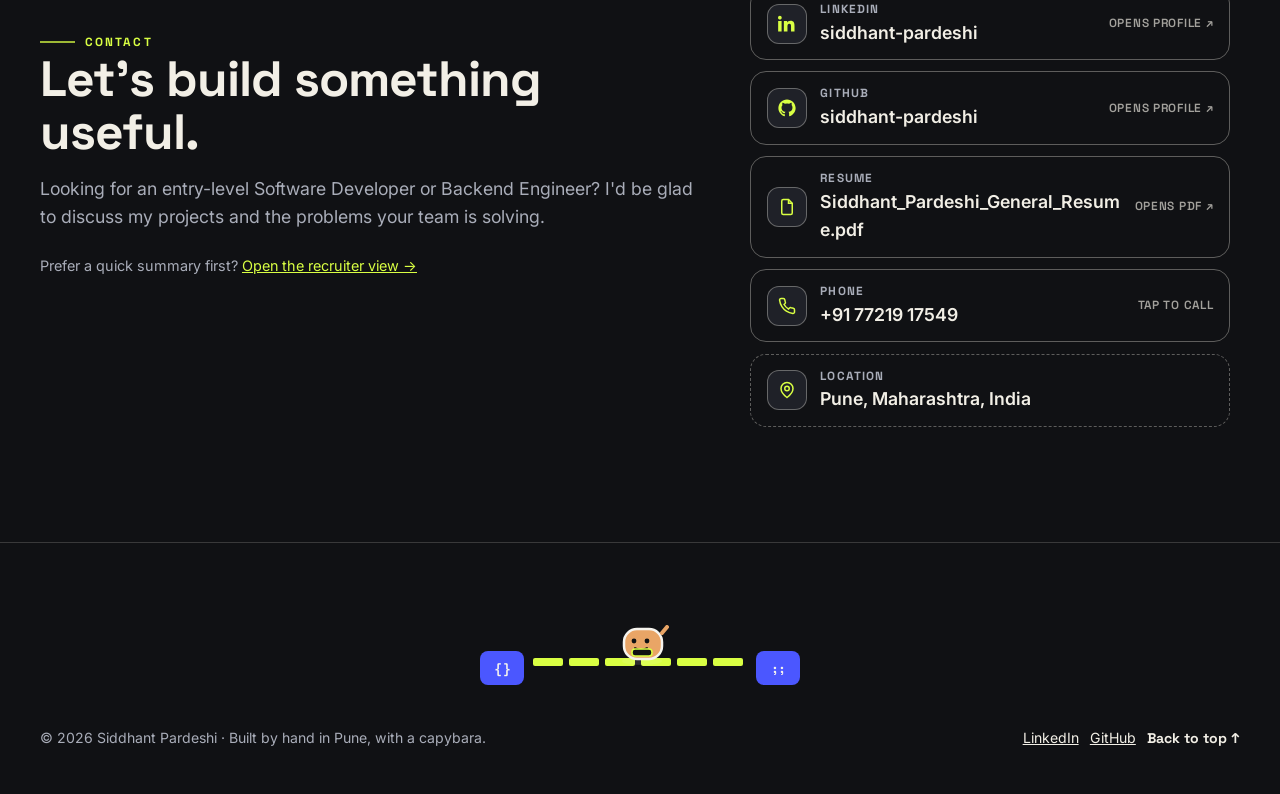
==== commit ac613a5a: "Handfx v3: precision gestures + curated 5 modes + one-tap access — trimmed stream/sphere/burst (thei" ====
--- a/index.html
+++ b/index.html
@@ -16,12 +16,12 @@
 <link rel="preconnect" href="https://fonts.googleapis.com">
 <link rel="preconnect" href="https://fonts.gstatic.com" crossorigin>
 <link href="https://fonts.googleapis.com/css2?family=Space+Grotesk:wght@500;700&family=Inter:wght@400;600&display=swap" rel="stylesheet">
-<link rel="stylesheet" href="css/tokens.css?v=14">
-<link rel="stylesheet" href="css/base.css?v=14">
-<link rel="stylesheet" href="css/main.css?v=14">
-<link rel="stylesheet" href="css/byte.css?v=14">
-<link rel="stylesheet" href="css/handfx.css?v=14">
-<link rel="stylesheet" href="css/print.css?v=14">
+<link rel="stylesheet" href="css/tokens.css?v=15">
+<link rel="stylesheet" href="css/base.css?v=15">
+<link rel="stylesheet" href="css/main.css?v=15">
+<link rel="stylesheet" href="css/byte.css?v=15">
+<link rel="stylesheet" href="css/handfx.css?v=15">
+<link rel="stylesheet" href="css/print.css?v=15">
 <script type="application/ld+json">
 {
   "@context": "https://schema.org",
@@ -63,6 +63,11 @@
       </ul>
     </nav>
     <div class="site-nav__actions">
+      <button class="nav-icon-btn" type="button" data-handfx-open aria-label="Open the hand-controlled particle lab" title="Hand particle lab">
+        <svg width="17" height="17" viewBox="0 0 24 24" fill="none" stroke="currentColor" stroke-width="2" stroke-linecap="round" stroke-linejoin="round" aria-hidden="true">
+          <path d="M8 13V5.5a1.5 1.5 0 0 1 3 0V12m0-6.5v-1a1.5 1.5 0 0 1 3 0V12m0-6v1.5a1.5 1.5 0 0 1 3 0V13m-9 0-1.9-2.7a1.6 1.6 0 0 0-2.7 1.7L11 21h6a3 3 0 0 0 3-3v-5"/>
+        </svg>
+      </button>
       <button class="nav-icon-btn snd-quick" type="button" data-sound-quick aria-pressed="false" aria-label="Toggle sound effects" title="Toggle sound effects">
         <svg width="17" height="17" viewBox="0 0 24 24" fill="none" stroke="currentColor" stroke-width="2.2" stroke-linecap="round" stroke-linejoin="round" aria-hidden="true">
           <path d="M11 5 6 9H2v6h4l5 4V5z" fill="currentColor" stroke="none"/>
@@ -908,11 +913,8 @@
   </div>
   <footer class="handfx__bottom">
     <p class="handfx__status" id="handfx-status" role="status" aria-live="polite">Starting…</p>
-    <div class="handfx__modes" role="toolbar" aria-label="Particle modes — press keys 1 to 8 to switch">
+    <div class="handfx__modes" role="toolbar" aria-label="Particle modes — press keys 1 to 5 to switch">
       <button class="handfx__mode" type="button" data-mode="portal" aria-pressed="true"><span aria-hidden="true">🌀</span>Portal</button>
-      <button class="handfx__mode" type="button" data-mode="stream" aria-pressed="false"><span aria-hidden="true">🛰️</span>Stream</button>
-      <button class="handfx__mode" type="button" data-mode="sphere" aria-pressed="false"><span aria-hidden="true">🔮</span>Sphere</button>
-      <button class="handfx__mode" type="button" data-mode="burst" aria-pressed="false"><span aria-hidden="true">💥</span>Burst</button>
       <button class="handfx__mode" type="button" data-mode="thunder" aria-pressed="false"><span aria-hidden="true">⚡</span>Thunder</button>
       <button class="handfx__mode" type="button" data-mode="hearts" aria-pressed="false"><span aria-hidden="true">💗</span>Hearts</button>
       <button class="handfx__mode" type="button" data-mode="fireflies" aria-pressed="false"><span aria-hidden="true">✨</span>Fireflies</button>
@@ -927,14 +929,14 @@
   </footer>
 </dialog>
 
-<script src="js/content.js?v=14"></script>
-<script src="js/byte.js?v=14"></script>
-<script src="js/sims.js?v=14"></script>
-<script src="js/skills.js?v=14"></script>
-<script src="js/gallery.js?v=14"></script>
-<script src="js/posts.js?v=14"></script>
-<script src="js/handfx.js?v=14"></script>
-<script src="js/app.js?v=14"></script>
+<script src="js/content.js?v=15"></script>
+<script src="js/byte.js?v=15"></script>
+<script src="js/sims.js?v=15"></script>
+<script src="js/skills.js?v=15"></script>
+<script src="js/gallery.js?v=15"></script>
+<script src="js/posts.js?v=15"></script>
+<script src="js/handfx.js?v=15"></script>
+<script src="js/app.js?v=15"></script>
 <script>
 /* freshness guard: a service worker keeps HTML network-first so visitors
    always get the current build, and a version stamp reloads once when the
--- a/css/base.css
+++ b/css/base.css
@@ -256,8 +256,9 @@
   .nav-icon-btn { width: 36px; height: 36px; }
 }
 @media (max-width: 480px) {
-  /* Settings stays reachable via Byte's menu and the mobile menu */
-  .site-nav__actions [data-open-settings] { display: none; }
+  /* Settings + palette stay reachable via Byte's menu and the mobile menu */
+  .site-nav__actions [data-open-settings],
+  .site-nav__actions [data-open-palette] { display: none; }
 }
 @media (max-width: 370px) {
   /* Keep just the monogram — the name stays in the hero and mobile menu */
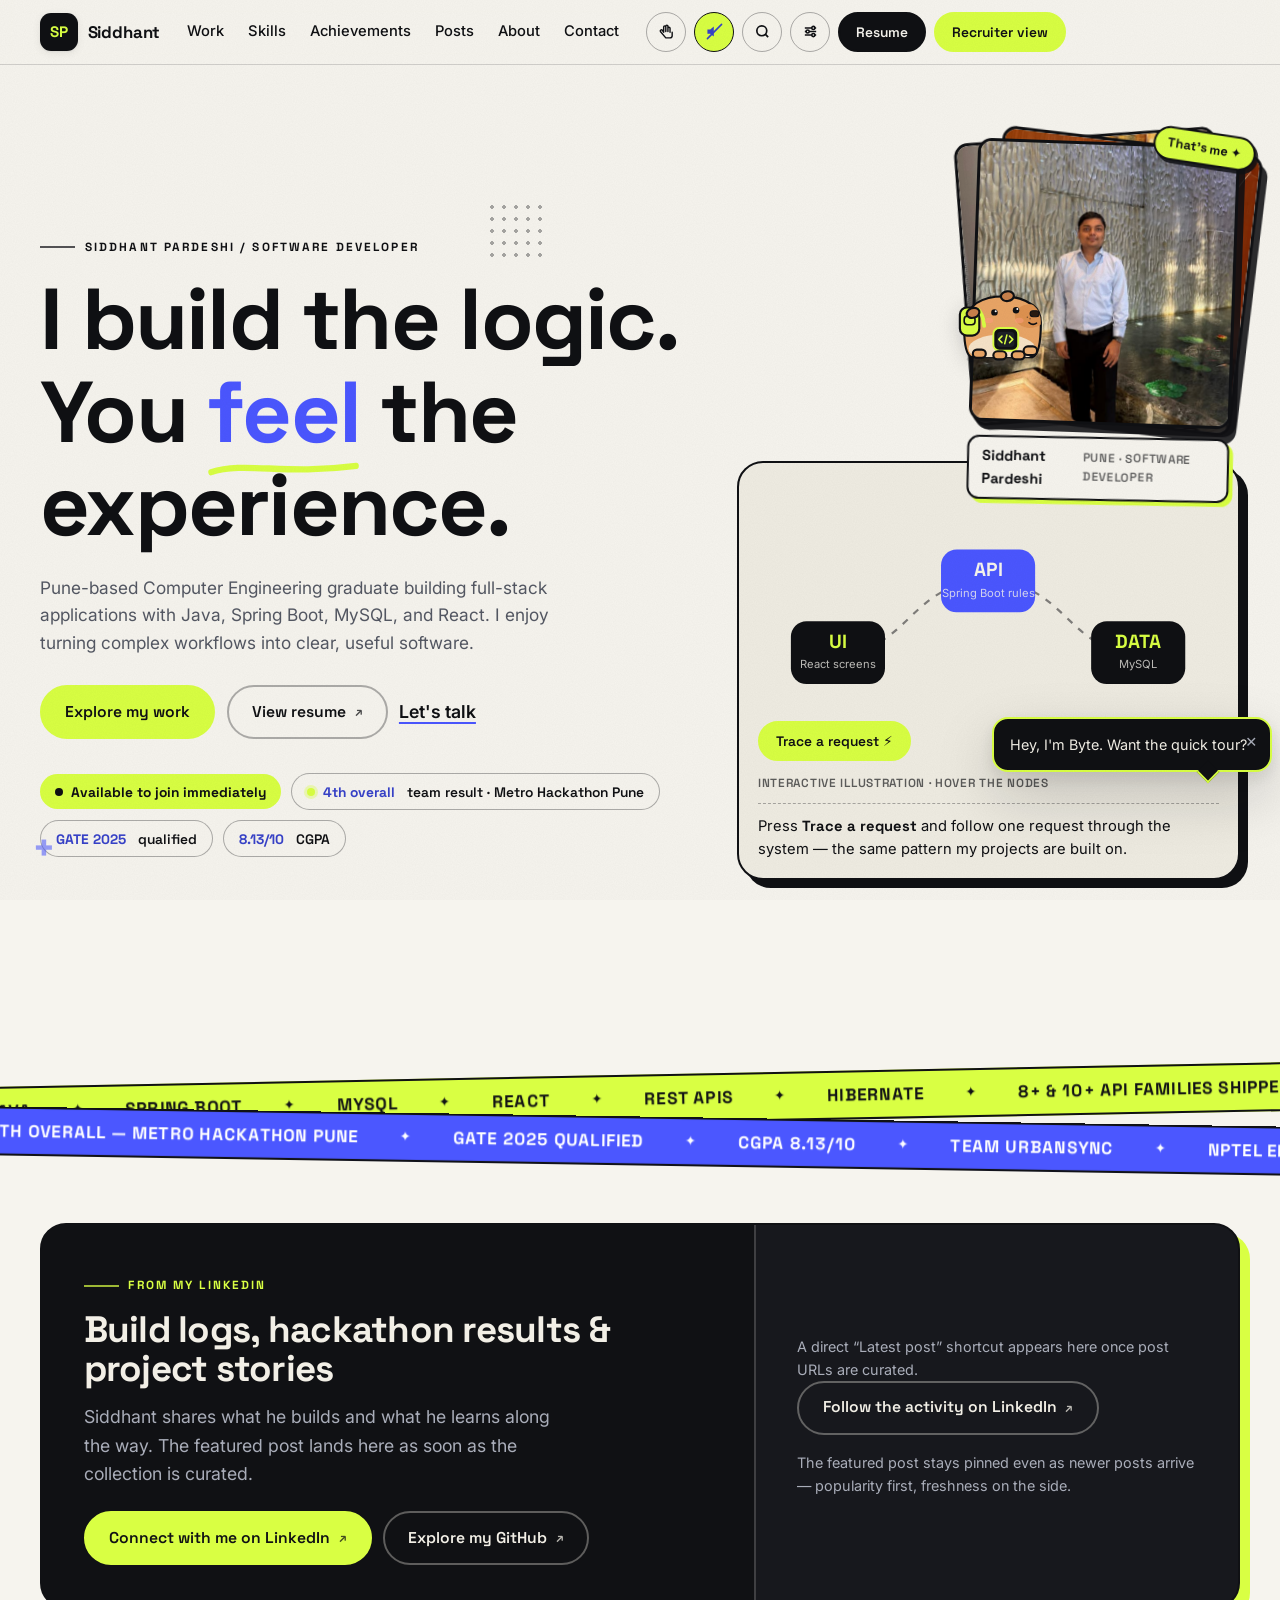
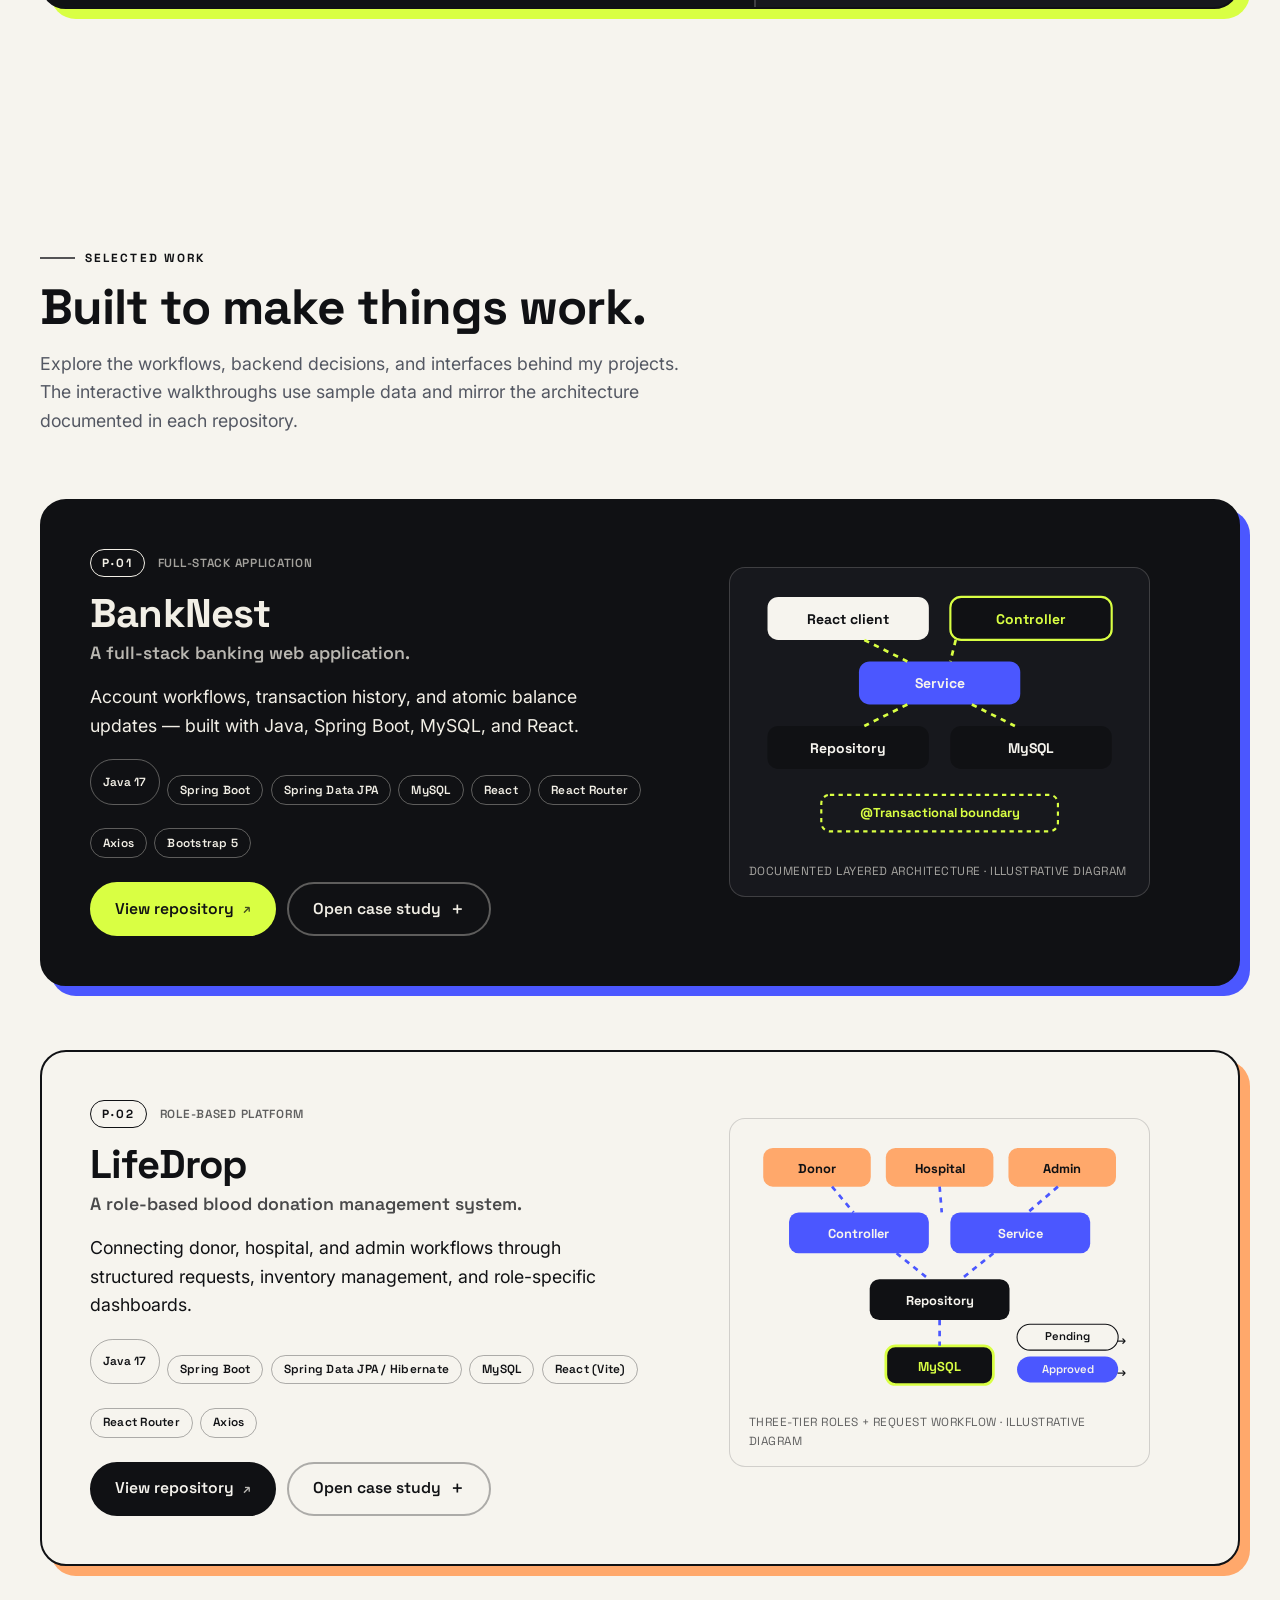
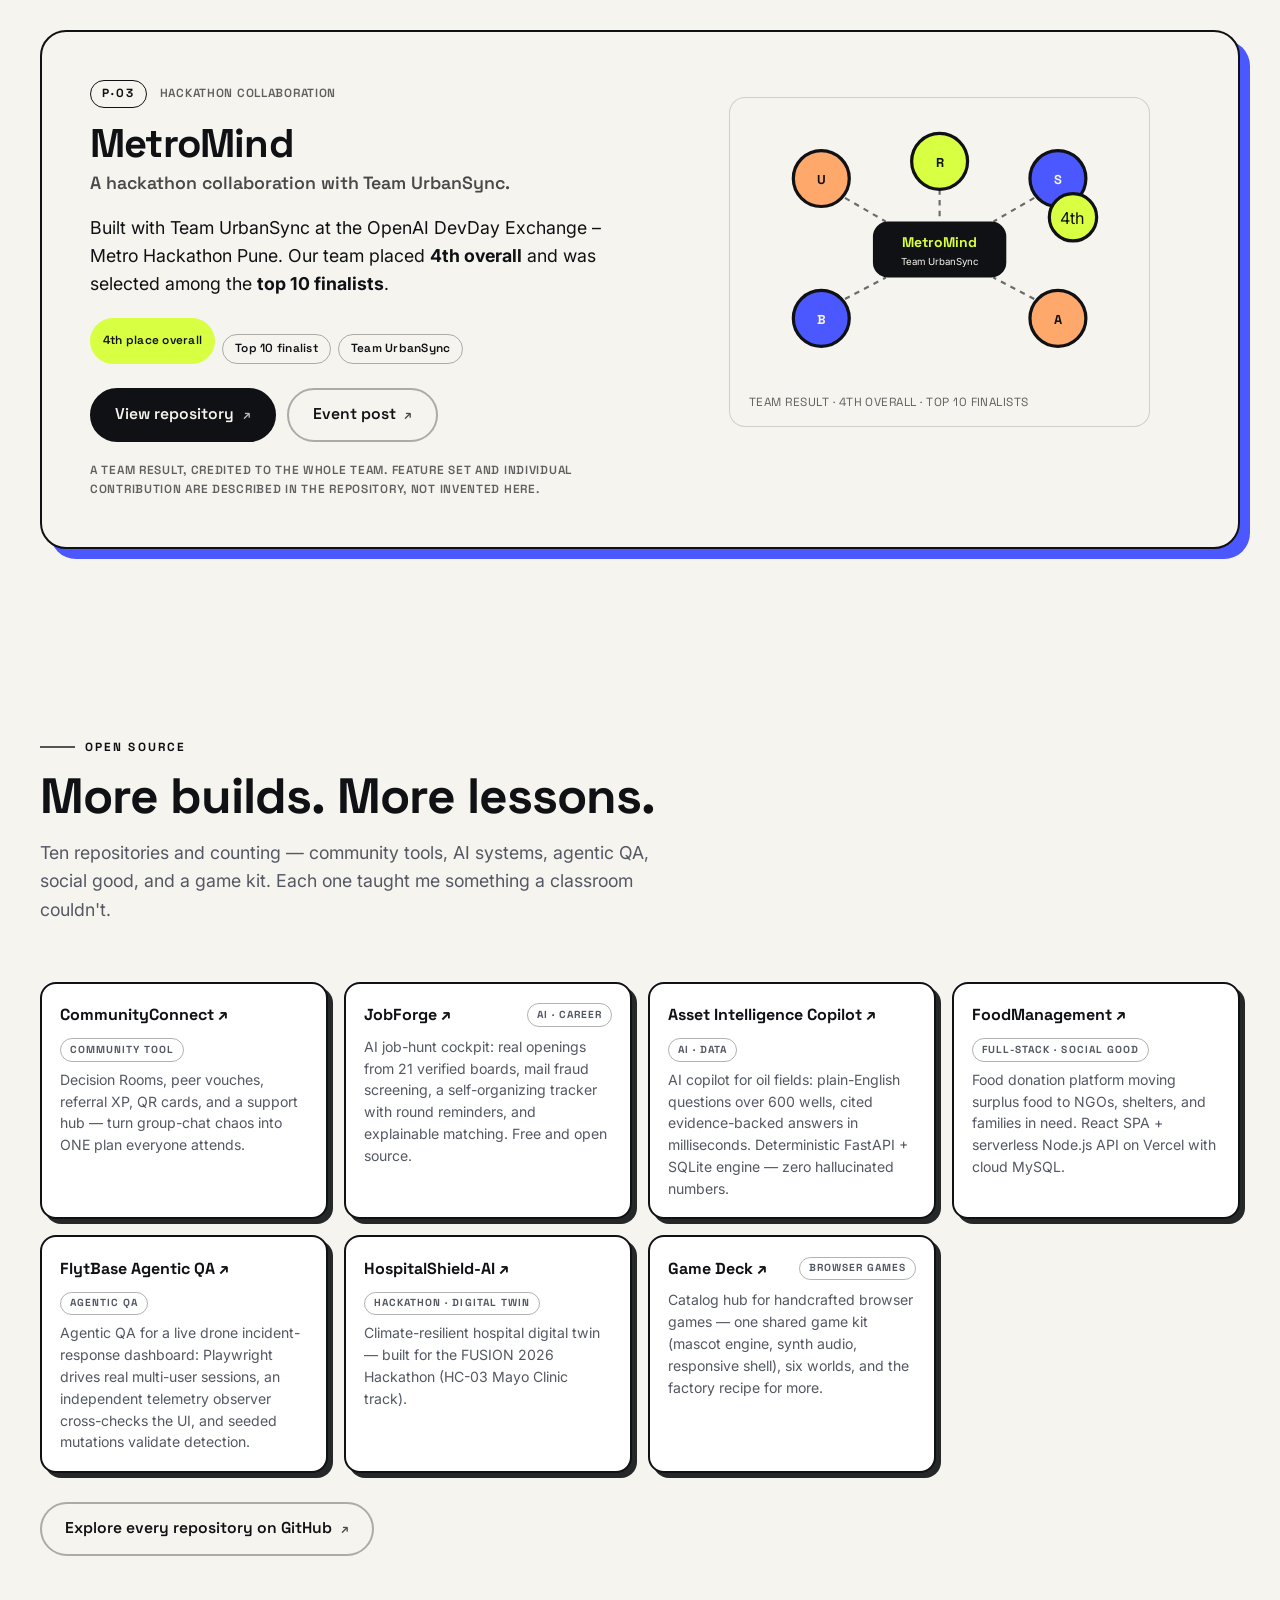
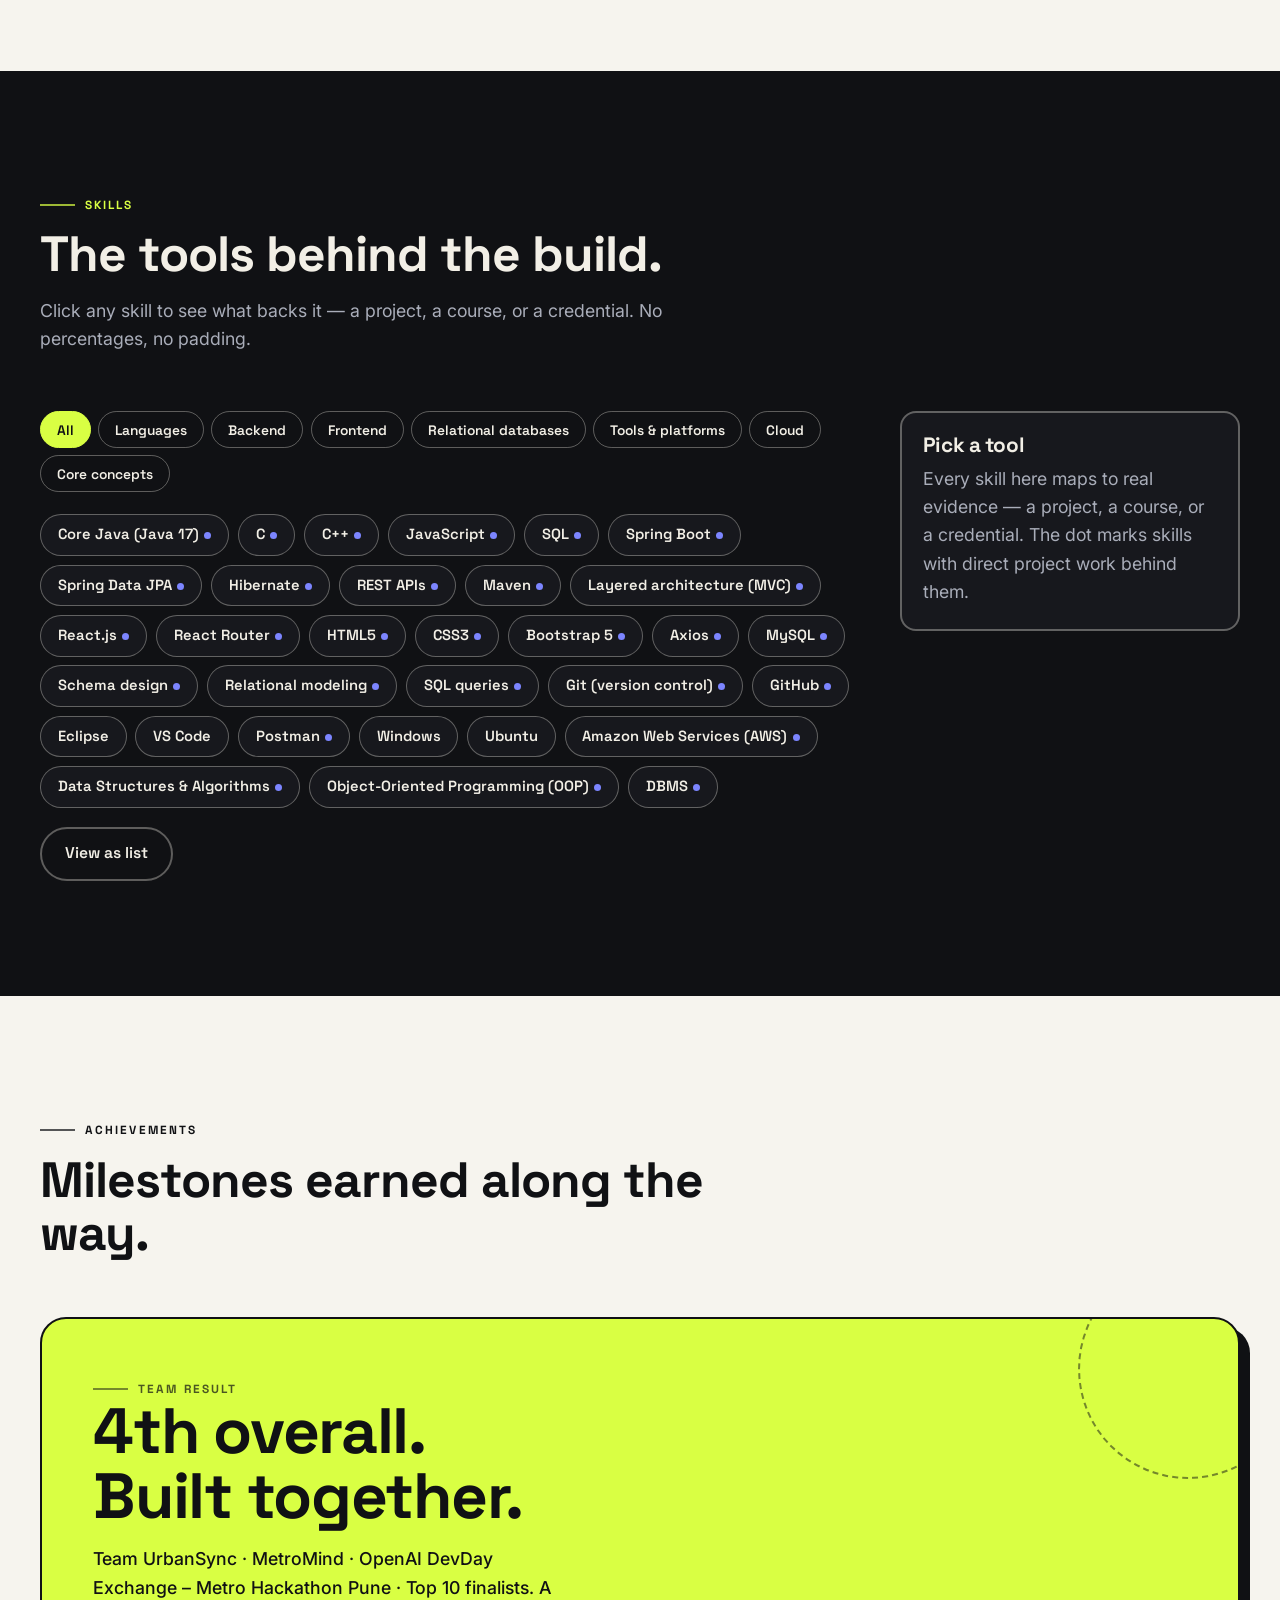
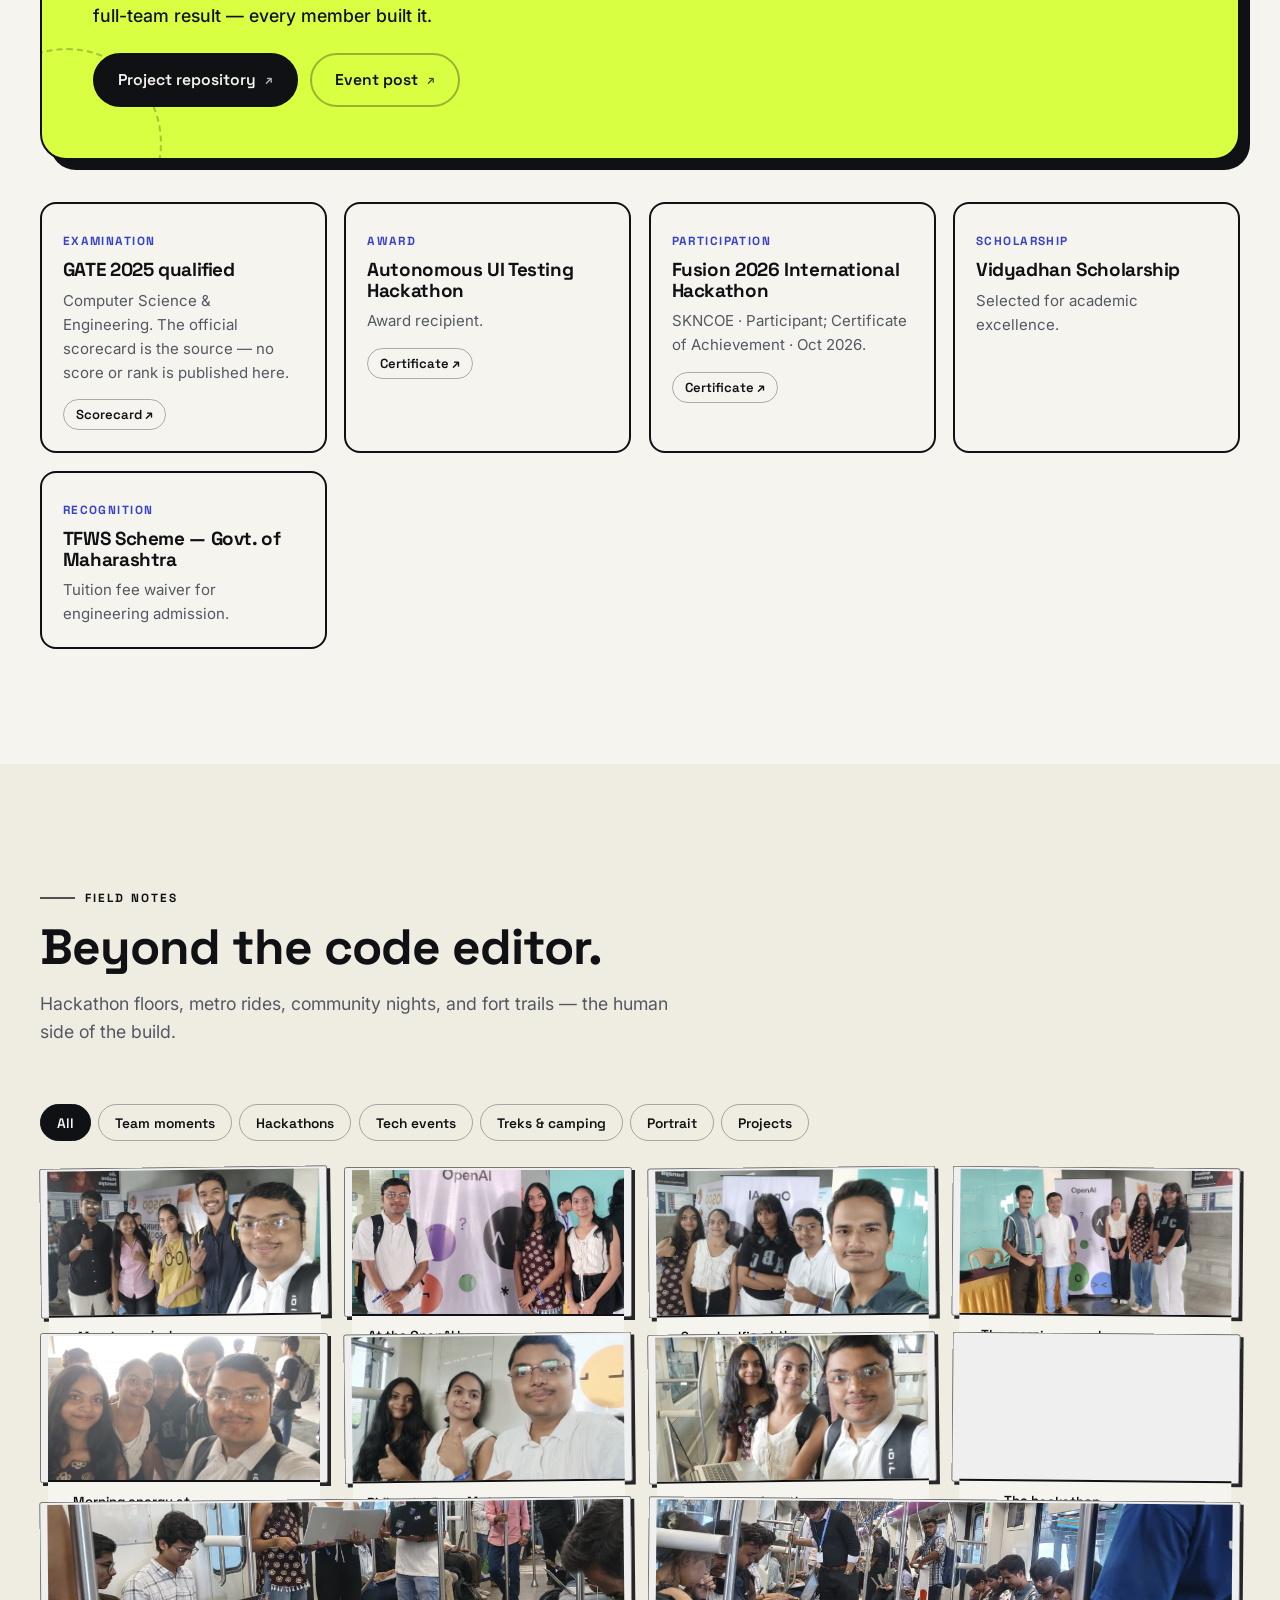
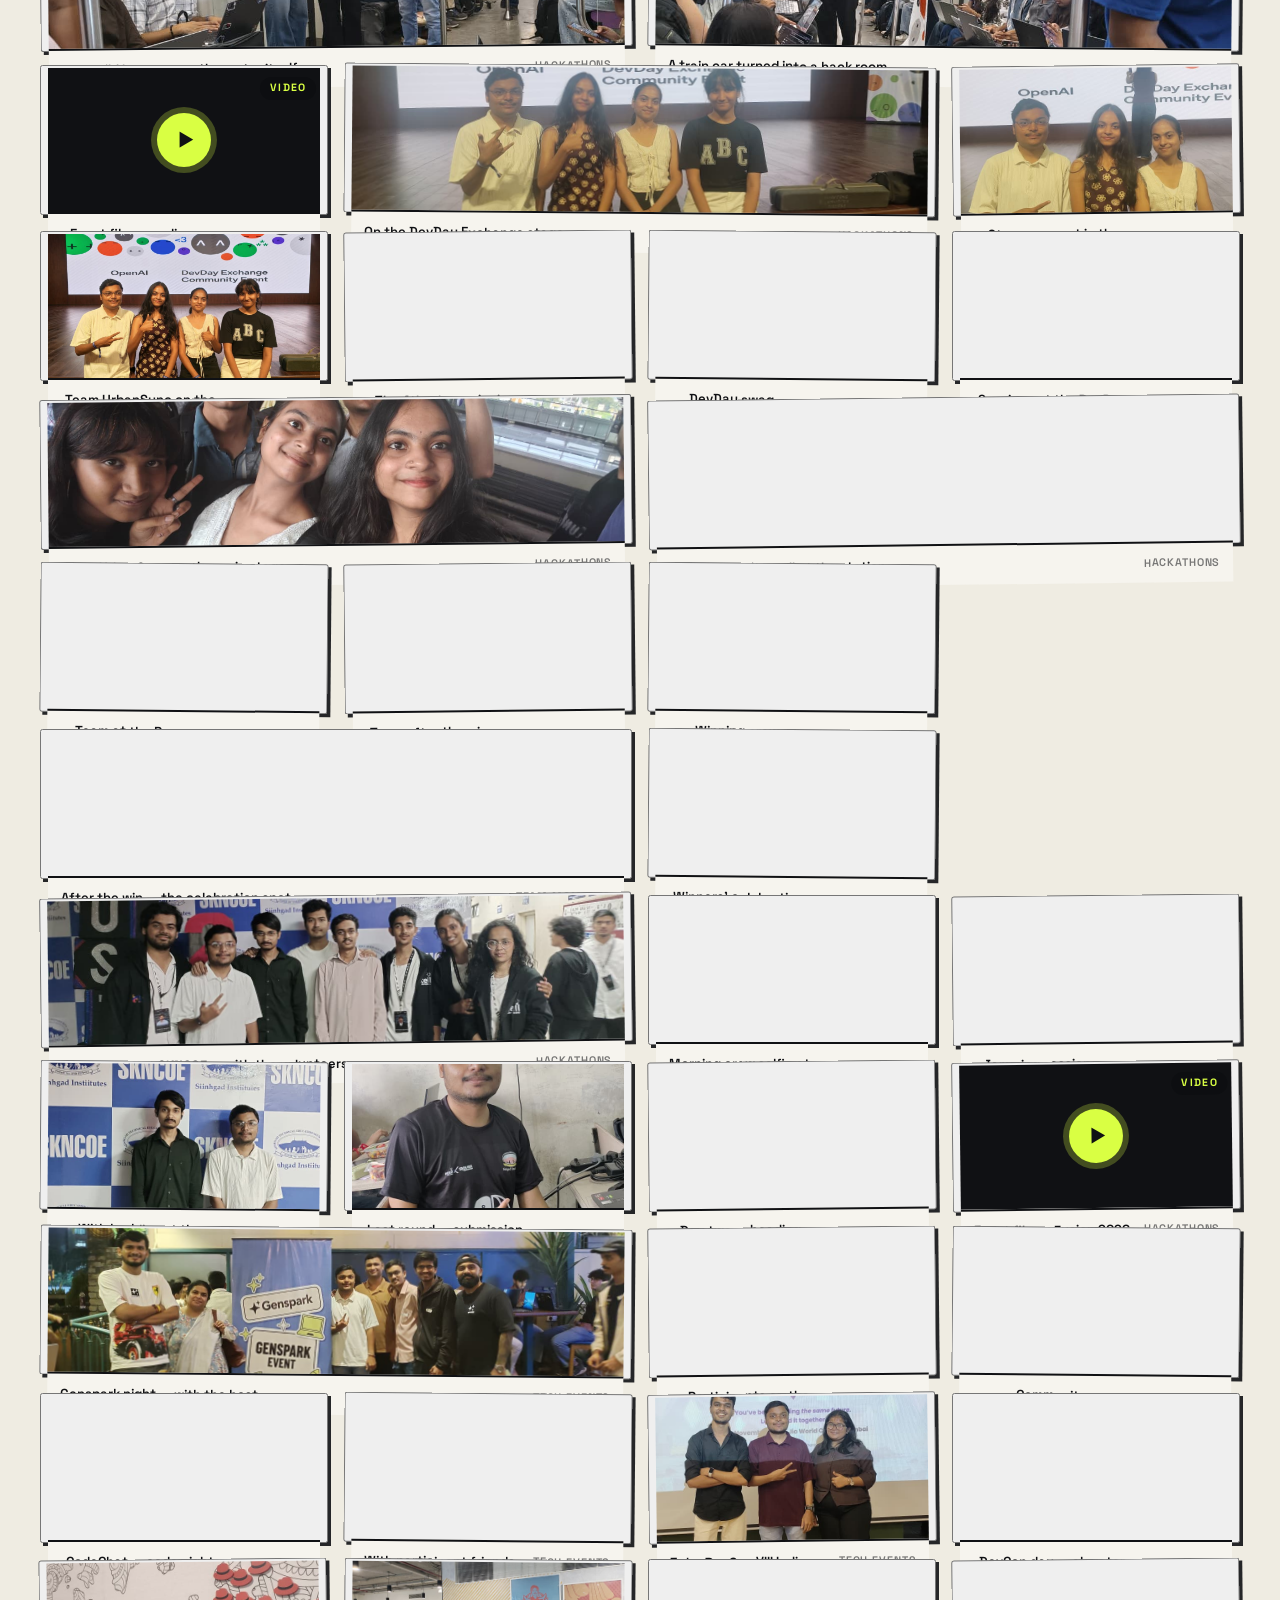
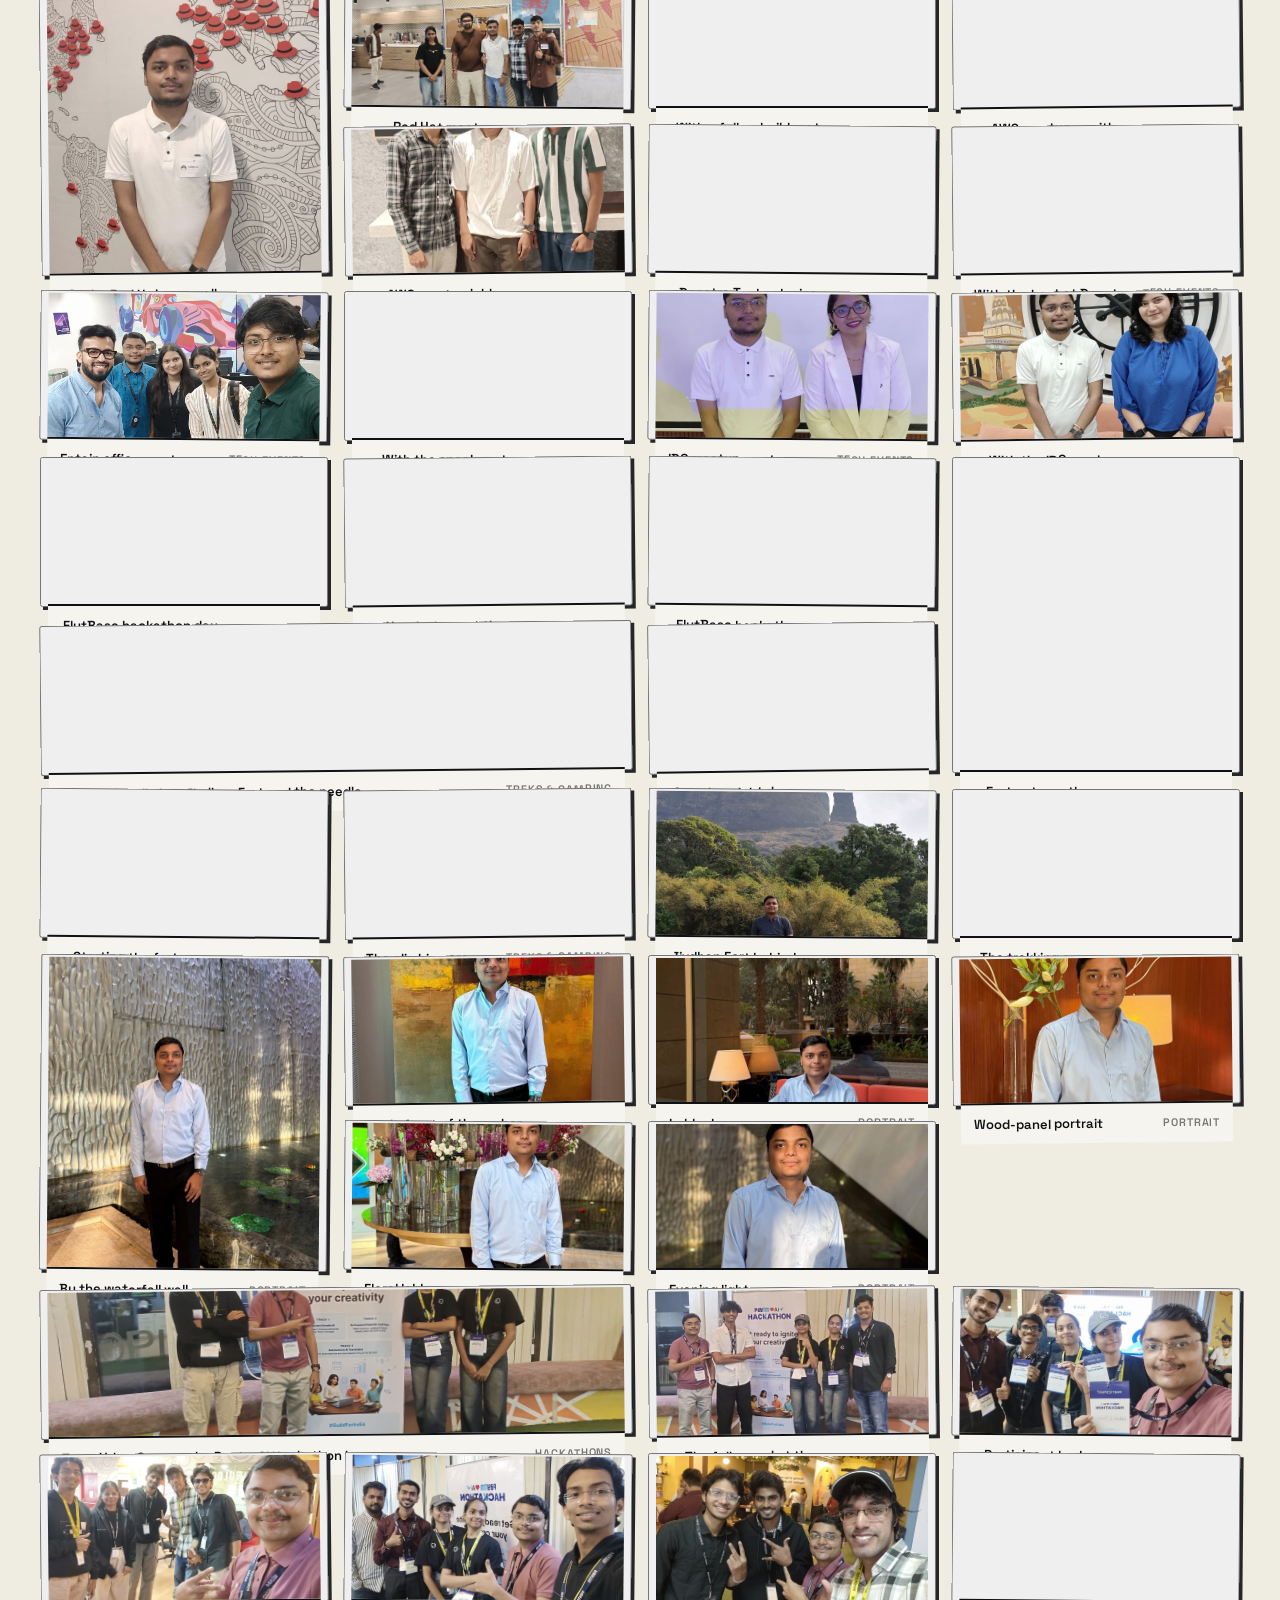
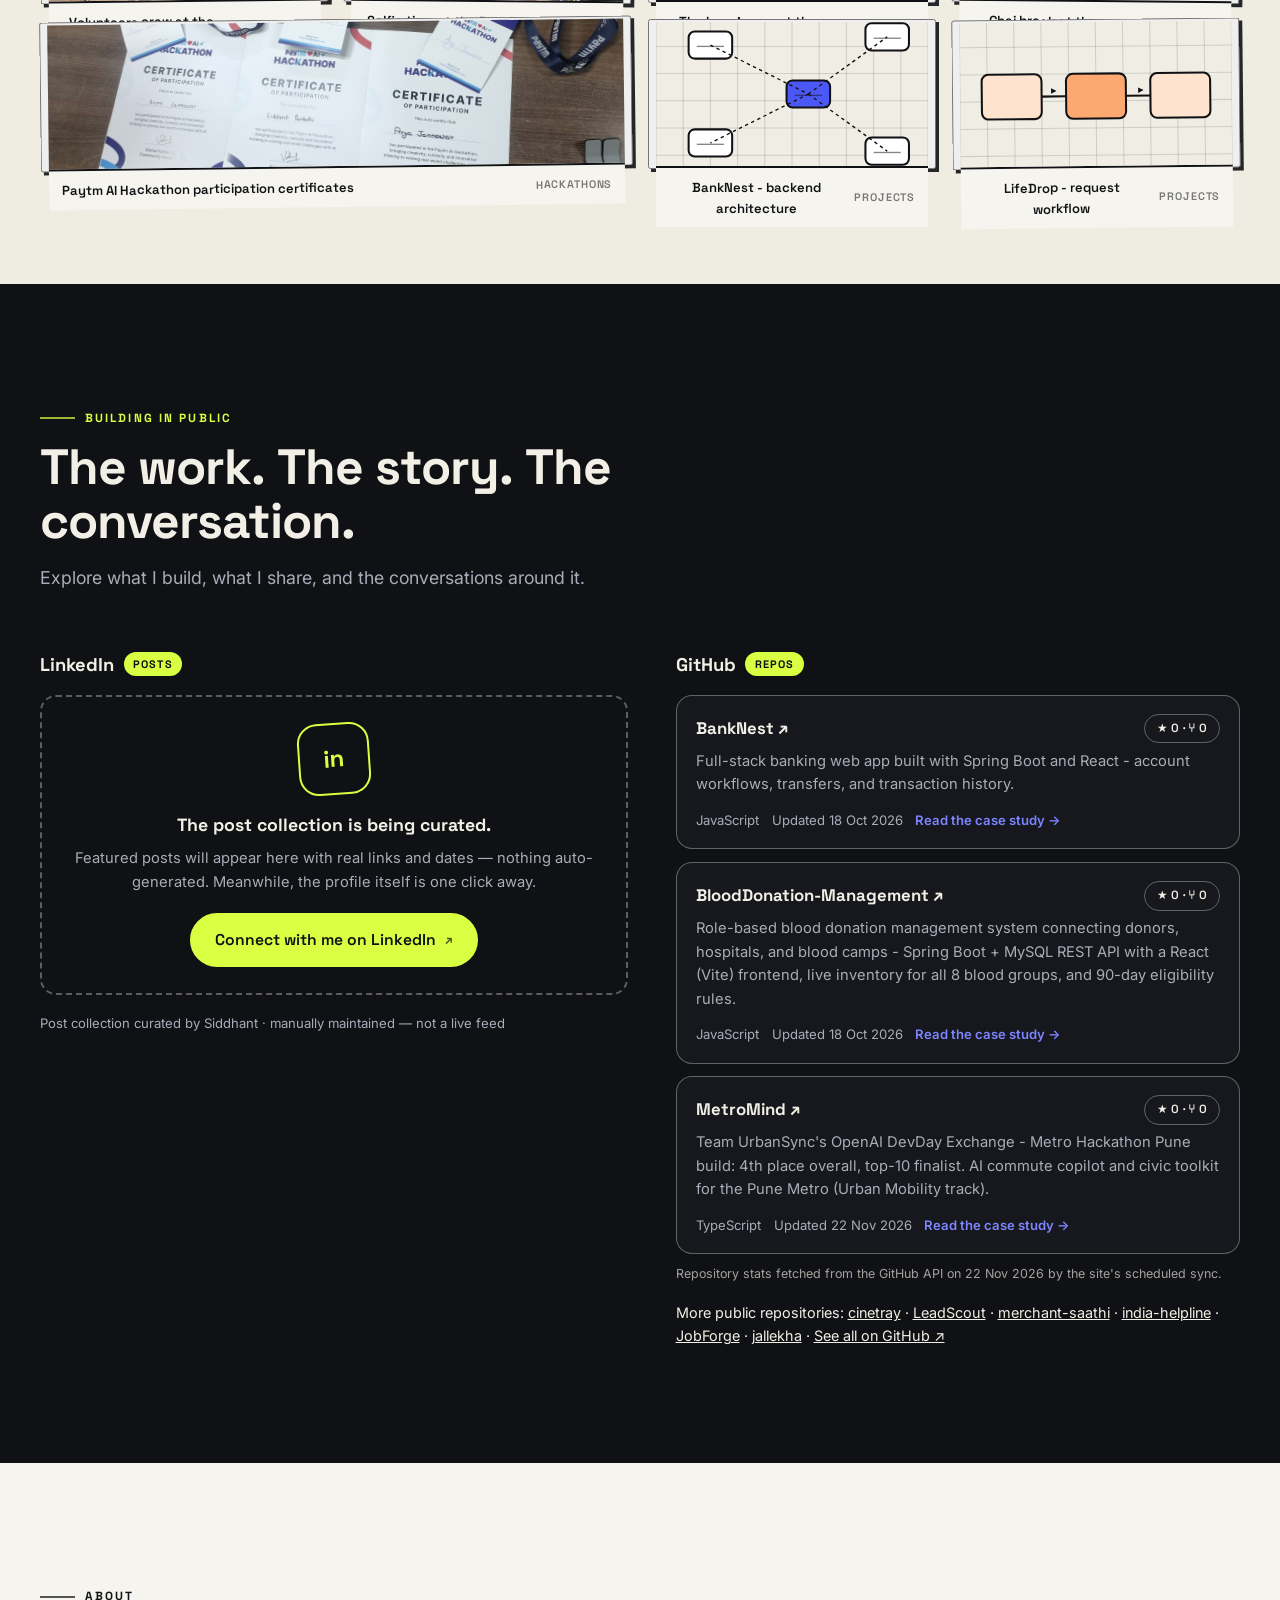
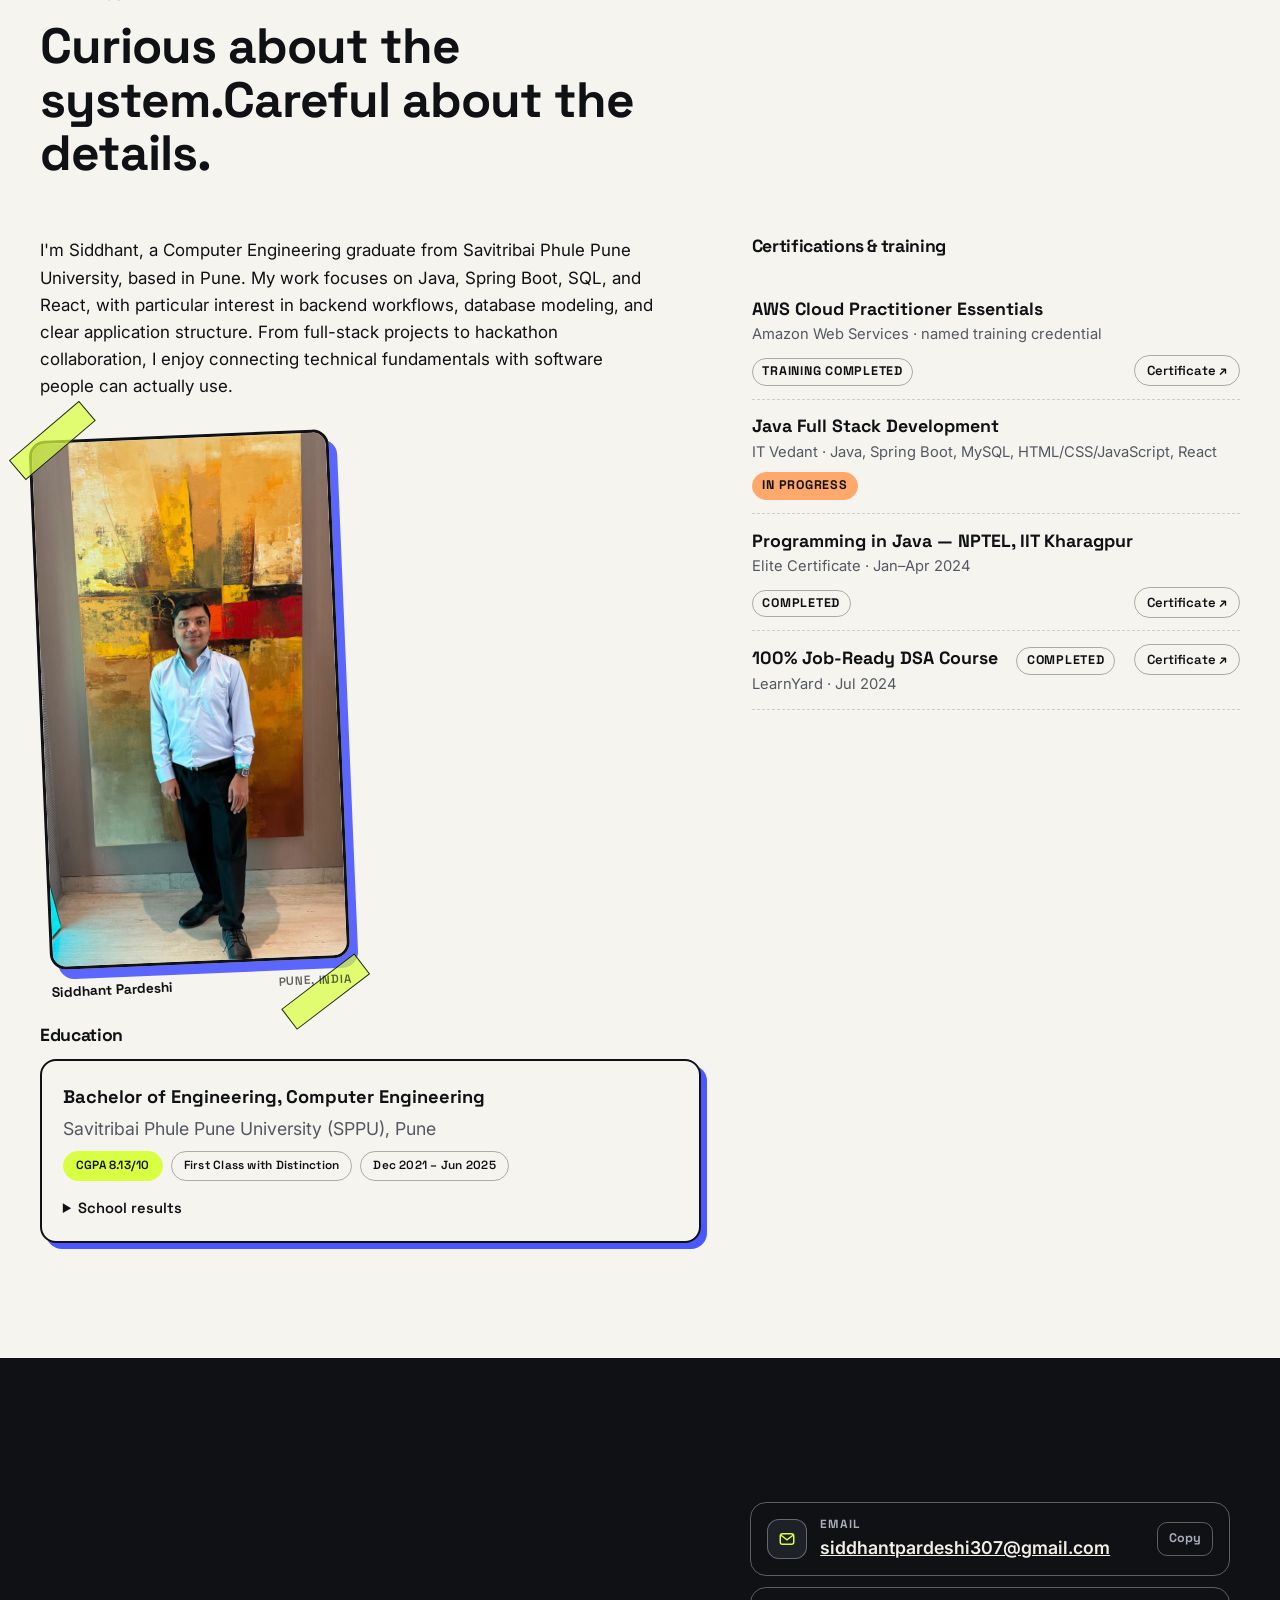
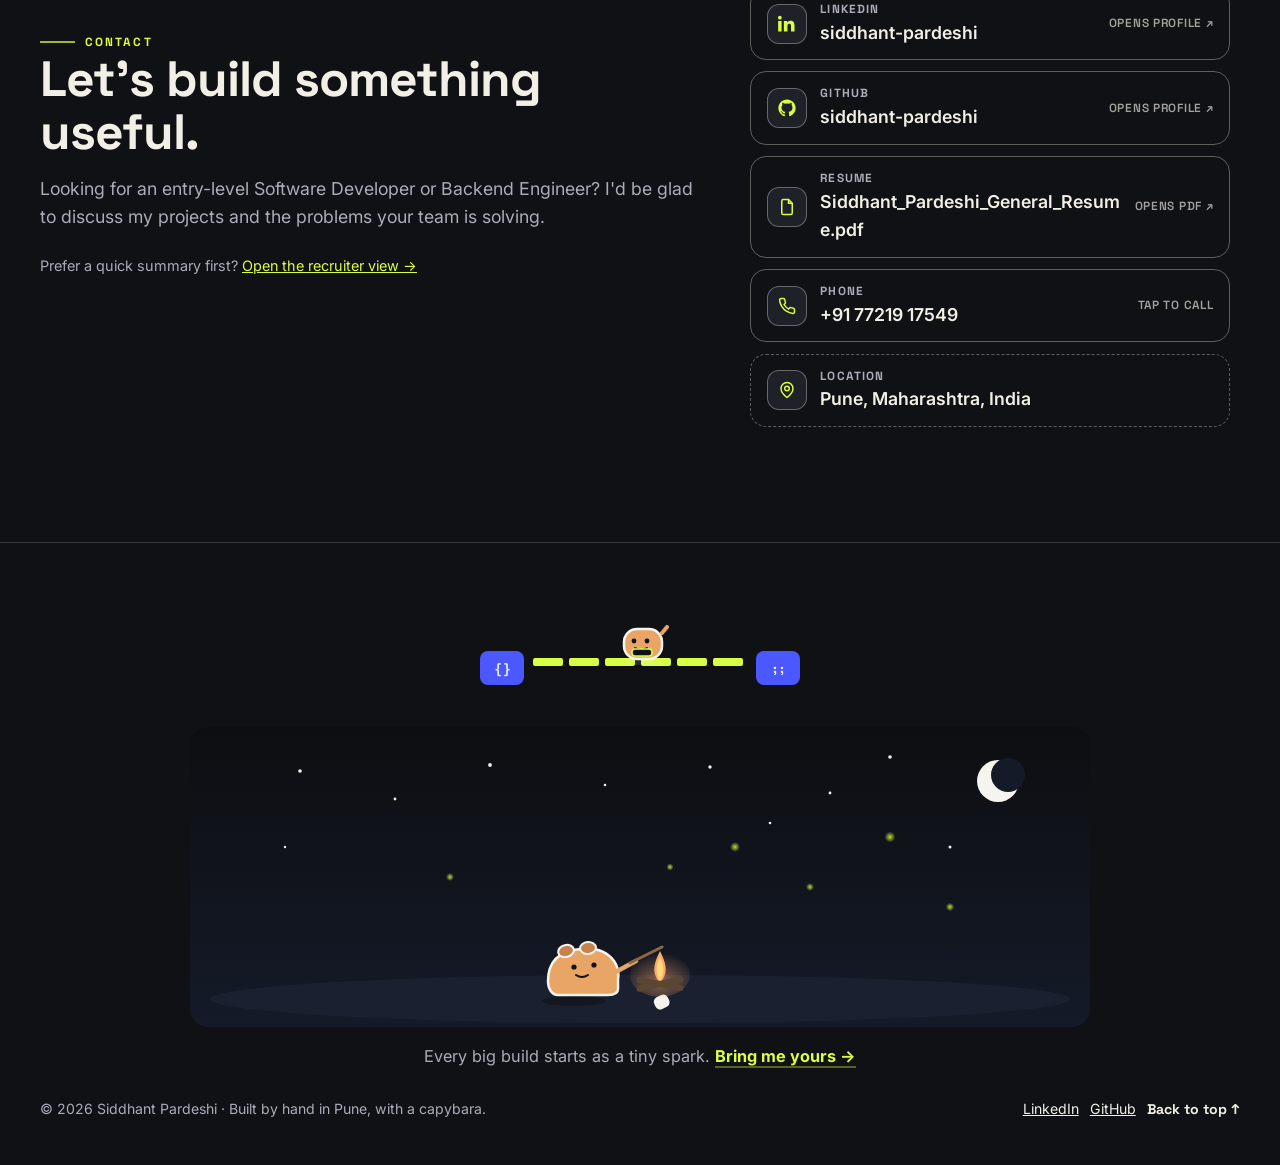
==== commit 4820f551: "Footer finale + OG image fix: (1) live image audit found assets/og-image.png 404 (referenced by both" ====
--- a/index.html
+++ b/index.html
@@ -16,12 +16,12 @@
 <link rel="preconnect" href="https://fonts.googleapis.com">
 <link rel="preconnect" href="https://fonts.gstatic.com" crossorigin>
 <link href="https://fonts.googleapis.com/css2?family=Space+Grotesk:wght@500;700&family=Inter:wght@400;600&display=swap" rel="stylesheet">
-<link rel="stylesheet" href="css/tokens.css?v=15">
-<link rel="stylesheet" href="css/base.css?v=15">
-<link rel="stylesheet" href="css/main.css?v=15">
-<link rel="stylesheet" href="css/byte.css?v=15">
-<link rel="stylesheet" href="css/handfx.css?v=15">
-<link rel="stylesheet" href="css/print.css?v=15">
+<link rel="stylesheet" href="css/tokens.css?v=16">
+<link rel="stylesheet" href="css/base.css?v=16">
+<link rel="stylesheet" href="css/main.css?v=16">
+<link rel="stylesheet" href="css/byte.css?v=16">
+<link rel="stylesheet" href="css/handfx.css?v=16">
+<link rel="stylesheet" href="css/print.css?v=16">
 <script type="application/ld+json">
 {
   "@context": "https://schema.org",
@@ -803,6 +803,67 @@
         </g>
       </svg>
     </div>
+    <div class="footer-finale" aria-hidden="true">
+      <svg viewBox="0 0 900 300">
+        <defs>
+          <radialGradient id="ff-glow" cx="50%" cy="50%" r="50%">
+            <stop offset="0%" stop-color="#D9FF43" stop-opacity="0.85"/>
+            <stop offset="100%" stop-color="#D9FF43" stop-opacity="0"/>
+          </radialGradient>
+          <radialGradient id="fire-glow" cx="50%" cy="62%" r="62%">
+            <stop offset="0%" stop-color="#FFA86B" stop-opacity="0.5"/>
+            <stop offset="100%" stop-color="#FFA86B" stop-opacity="0"/>
+          </radialGradient>
+          <linearGradient id="night-sky" x1="0" y1="0" x2="0" y2="1">
+            <stop offset="0%" stop-color="#0d0e11"/>
+            <stop offset="100%" stop-color="#141a28"/>
+          </linearGradient>
+        </defs>
+        <rect x="0" y="0" width="900" height="300" rx="18" fill="url(#night-sky)"/>
+        <g fill="#F2EFE6">
+          <circle class="fin-star" cx="110" cy="44" r="1.8" style="--d:0s"/>
+          <circle class="fin-star" cx="205" cy="72" r="1.4" style="--d:.6s"/>
+          <circle class="fin-star" cx="300" cy="38" r="1.9" style="--d:1.2s"/>
+          <circle class="fin-star" cx="415" cy="58" r="1.3" style="--d:.3s"/>
+          <circle class="fin-star" cx="520" cy="40" r="1.7" style="--d:1.5s"/>
+          <circle class="fin-star" cx="640" cy="66" r="1.4" style="--d:.9s"/>
+          <circle class="fin-star" cx="700" cy="30" r="1.8" style="--d:.45s"/>
+          <circle class="fin-star" cx="95" cy="120" r="1.2" style="--d:1.8s"/>
+          <circle class="fin-star" cx="580" cy="96" r="1.3" style="--d:2.1s"/>
+          <circle class="fin-star" cx="760" cy="120" r="1.5" style="--d:1s"/>
+        </g>
+        <g class="fin-moon"><circle cx="808" cy="54" r="21" fill="#F6F4EE"/><circle cx="818" cy="48" r="17" fill="#141a28"/></g>
+        <g class="fin-shoot"><line x1="-70" y1="-16" x2="0" y2="16" stroke="#F2EFE6" stroke-width="2.2" stroke-linecap="round"/><circle cx="-4" cy="14" r="2.6" fill="#fff"/></g>
+        <ellipse cx="450" cy="272" rx="430" ry="24" fill="#1a2030"/>
+        <g transform="translate(350,188)">
+          <ellipse cx="34" cy="86" rx="32" ry="5" fill="#0d0e11" opacity="0.5"/>
+          <path d="M8,66 C8,46 20,36 40,34 C58,32 68,38 74,46 C78,52 79,58 78,64 L78,74 C78,78 74,80 68,80 L18,80 C12,80 8,74 8,66 Z" fill="#E9A566" stroke="#F6F4EE" stroke-width="2.5"/>
+          <ellipse cx="26" cy="36" rx="8" ry="6" fill="#C9814C" stroke="#F6F4EE" stroke-width="2" transform="rotate(-14 26 36)"/>
+          <ellipse cx="48" cy="33" rx="8" ry="6" fill="#C9814C" stroke="#F6F4EE" stroke-width="2" transform="rotate(-4 48 33)"/>
+          <g class="fin-blink"><circle cx="34" cy="52" r="2.6" fill="#101114"/><circle cx="54" cy="50" r="2.6" fill="#101114"/></g>
+          <path d="M36,60 q6,4 12,0" fill="none" stroke="#101114" stroke-width="2" stroke-linecap="round"/>
+          <path d="M70,60 L96,46" stroke="#E9A566" stroke-width="4.5" stroke-linecap="round"/>
+          <line x1="90" y1="48" x2="122" y2="32" stroke="#8a6a45" stroke-width="3" stroke-linecap="round"/>
+          <rect class="fin-mallow" x="115" y="24" width="15" height="13" rx="5" fill="#F6F4EE" transform="rotate(-26 122 30)"/>
+        </g>
+        <g transform="translate(470,238)">
+          <ellipse cx="0" cy="10" rx="30" ry="22" fill="url(#fire-glow)" class="fin-glow"/>
+          <path class="fin-flame f1" d="M0,18 C-9,8 -6,-2 0,-14 C6,-2 9,8 0,18 Z" fill="#FFA86B"/>
+          <path class="fin-flame f2" d="M0,16 C-5,8 -4,0 0,-8 C4,0 5,8 0,16 Z" fill="#FFD97A"/>
+          <rect x="-24" y="16" width="48" height="6" rx="3" fill="#5a4632" transform="rotate(11 0 19)"/>
+          <rect x="-24" y="16" width="48" height="6" rx="3" fill="#5a4632" transform="rotate(-13 0 19)"/>
+        </g>
+        <g fill="url(#ff-glow)">
+          <circle class="fin-ff" cx="545" cy="120" r="5" style="--d:0s; --x:16px; --y:-20px"/>
+          <circle class="fin-ff" cx="620" cy="160" r="4" style="--d:1.2s; --x:-18px; --y:-12px"/>
+          <circle class="fin-ff" cx="700" cy="110" r="5.5" style="--d:2.4s; --x:12px; --y:14px"/>
+          <circle class="fin-ff" cx="480" cy="140" r="3.6" style="--d:.7s; --x:20px; --y:8px"/>
+          <circle class="fin-ff" cx="760" cy="180" r="4.2" style="--d:1.9s; --x:-14px; --y:-16px"/>
+          <circle class="fin-ff" cx="260" cy="150" r="4" style="--d:3s; --x:14px; --y:-14px"/>
+        </g>
+      </svg>
+      <p class="fin-pitch">Every big build starts as a tiny spark. <a href="#contact">Bring me yours →</a></p>
+    </div>
     <div class="footer-row">
       <span>© 2026 Siddhant Pardeshi · Built by hand in Pune, with a capybara.</span>
       <span class="row">
@@ -929,14 +990,14 @@
   </footer>
 </dialog>
 
-<script src="js/content.js?v=15"></script>
-<script src="js/byte.js?v=15"></script>
-<script src="js/sims.js?v=15"></script>
-<script src="js/skills.js?v=15"></script>
-<script src="js/gallery.js?v=15"></script>
-<script src="js/posts.js?v=15"></script>
-<script src="js/handfx.js?v=15"></script>
-<script src="js/app.js?v=15"></script>
+<script src="js/content.js?v=16"></script>
+<script src="js/byte.js?v=16"></script>
+<script src="js/sims.js?v=16"></script>
+<script src="js/skills.js?v=16"></script>
+<script src="js/gallery.js?v=16"></script>
+<script src="js/posts.js?v=16"></script>
+<script src="js/handfx.js?v=16"></script>
+<script src="js/app.js?v=16"></script>
 <script>
 /* freshness guard: a service worker keeps HTML network-first so visitors
    always get the current build, and a version stamp reloads once when the
--- a/css/main.css
+++ b/css/main.css
@@ -641,11 +641,22 @@
 @media (prefers-reduced-motion: reduce) {
   .more-build-card, .more-build-card.pre { opacity: 1; scale: 1; transition: none; }
   .sheet-item, .sheet-item.pre { opacity: 1; scale: 1; transition: none; }
+  .footer-finale, .footer-finale .fin-pitch { opacity: 1 !important; scale: 1 !important; transform: none !important; }
+  .fin-star, .fin-flame, .fin-flame.f2, .fin-glow, .fin-mallow, .fin-ff, .fin-shoot, .fin-blink { animation: none !important; }
 }
 html[data-motion="reduced"] .more-build-card, html[data-motion="off"] .more-build-card,
 html[data-motion="reduced"] .more-build-card.pre, html[data-motion="off"] .more-build-card.pre,
 html[data-motion="reduced"] .sheet-item, html[data-motion="off"] .sheet-item,
 html[data-motion="reduced"] .sheet-item.pre, html[data-motion="off"] .sheet-item.pre { opacity: 1; scale: 1; transition: none; }
+html[data-motion="reduced"] .footer-finale, html[data-motion="off"] .footer-finale,
+html[data-motion="reduced"] .footer-finale .fin-pitch, html[data-motion="off"] .footer-finale .fin-pitch { opacity: 1 !important; scale: 1 !important; transform: none !important; }
+html[data-motion="reduced"] .fin-star, html[data-motion="off"] .fin-star,
+html[data-motion="reduced"] .fin-flame, html[data-motion="off"] .fin-flame,
+html[data-motion="reduced"] .fin-glow, html[data-motion="off"] .fin-glow,
+html[data-motion="reduced"] .fin-mallow, html[data-motion="off"] .fin-mallow,
+html[data-motion="reduced"] .fin-ff, html[data-motion="off"] .fin-ff,
+html[data-motion="reduced"] .fin-shoot, html[data-motion="off"] .fin-shoot,
+html[data-motion="reduced"] .fin-blink, html[data-motion="off"] .fin-blink { animation: none !important; }
 
 /* nav sound quick-toggle icon state */
 .snd-quick .snd-slash { display: none; }
@@ -714,6 +725,32 @@
 .site-footer { background: var(--ink); color: var(--text-light); border-top: 1.5px solid var(--line-light); padding-block: 2.4rem 2.8rem; }
 .footer-bridge { display: flex; justify-content: center; margin-bottom: 1.6rem; }
 .footer-bridge svg { width: min(340px, 80%); height: auto; }
+
+/* ---- footer finale: Byte's firefly night ---- */
+.footer-finale { max-width: 900px; margin: 0 auto 1.8rem; opacity: 0.45; scale: 0.985; transition: opacity 1100ms var(--ease-out), scale 1100ms var(--ease-out); }
+.footer-finale.is-lit { opacity: 1; scale: 1; }
+.footer-finale svg { width: 100%; height: auto; display: block; }
+.fin-star { transform-box: fill-box; transform-origin: center; animation: fin-twinkle 3.4s ease-in-out infinite; animation-delay: var(--d, 0s); }
+@keyframes fin-twinkle { 0%, 100% { opacity: 0.25; transform: scale(0.75); } 50% { opacity: 1; transform: scale(1.2); } }
+.fin-flame { transform-box: fill-box; transform-origin: 50% 100%; animation: fin-flicker 1.15s ease-in-out infinite alternate; }
+.fin-flame.f2 { animation-duration: 0.82s; animation-delay: 0.14s; }
+@keyframes fin-flicker { from { transform: scaleY(0.88) skewX(-3deg); } to { transform: scaleY(1.14) skewX(3.5deg); } }
+.fin-glow { transform-box: fill-box; transform-origin: center; animation: fin-glowpulse 1.7s ease-in-out infinite alternate; }
+@keyframes fin-glowpulse { from { opacity: 0.55; } to { opacity: 1; } }
+.fin-mallow { transform-box: fill-box; transform-origin: center; animation: fin-toast 3.4s ease-in-out infinite; }
+@keyframes fin-toast { 0%, 100% { transform: rotate(-26deg) translateY(0); } 50% { transform: rotate(-34deg) translateY(3px); } }
+.fin-ff { animation: fin-drift 7.5s ease-in-out infinite alternate; animation-delay: var(--d, 0s); }
+@keyframes fin-drift { from { transform: translate(0, 0); opacity: 0.7; } 50% { opacity: 1; } to { transform: translate(var(--x, 12px), var(--y, -14px)); opacity: 0.7; } }
+.fin-shoot { animation: fin-shoot 7s ease-in infinite; opacity: 0; }
+@keyframes fin-shoot { 0% { opacity: 0; transform: translate(680px, 26px); } 3% { opacity: 1; } 13% { opacity: 0; transform: translate(350px, 128px); } 14%, 100% { opacity: 0; transform: translate(350px, 128px); } }
+.fin-blink { transform-box: fill-box; transform-origin: center; animation: fin-blink 4.6s ease-in-out infinite; }
+@keyframes fin-blink { 0%, 92%, 100% { transform: scaleY(1); } 95% { transform: scaleY(0.08); } }
+.fin-pitch { text-align: center; font-size: 1.02rem; color: var(--text-light-muted); margin: 1rem 0 0; }
+.fin-pitch a { color: var(--lime); font-weight: 700; text-decoration: none; border-bottom: 2px solid rgba(217, 255, 67, 0.35); }
+.fin-pitch a:hover { border-bottom-color: var(--lime); }
+.footer-finale .fin-pitch { opacity: 0; transform: translateY(10px); transition: opacity 800ms var(--ease-out) 250ms, transform 800ms var(--ease-out) 250ms; }
+.footer-finale.is-lit .fin-pitch { opacity: 1; transform: none; }
+
 .footer-row { display: flex; flex-wrap: wrap; gap: 1rem; align-items: center; justify-content: space-between; font-size: 0.88rem; color: var(--text-light-muted); }
 .footer-row a { color: var(--text-light); }
 .back-top {
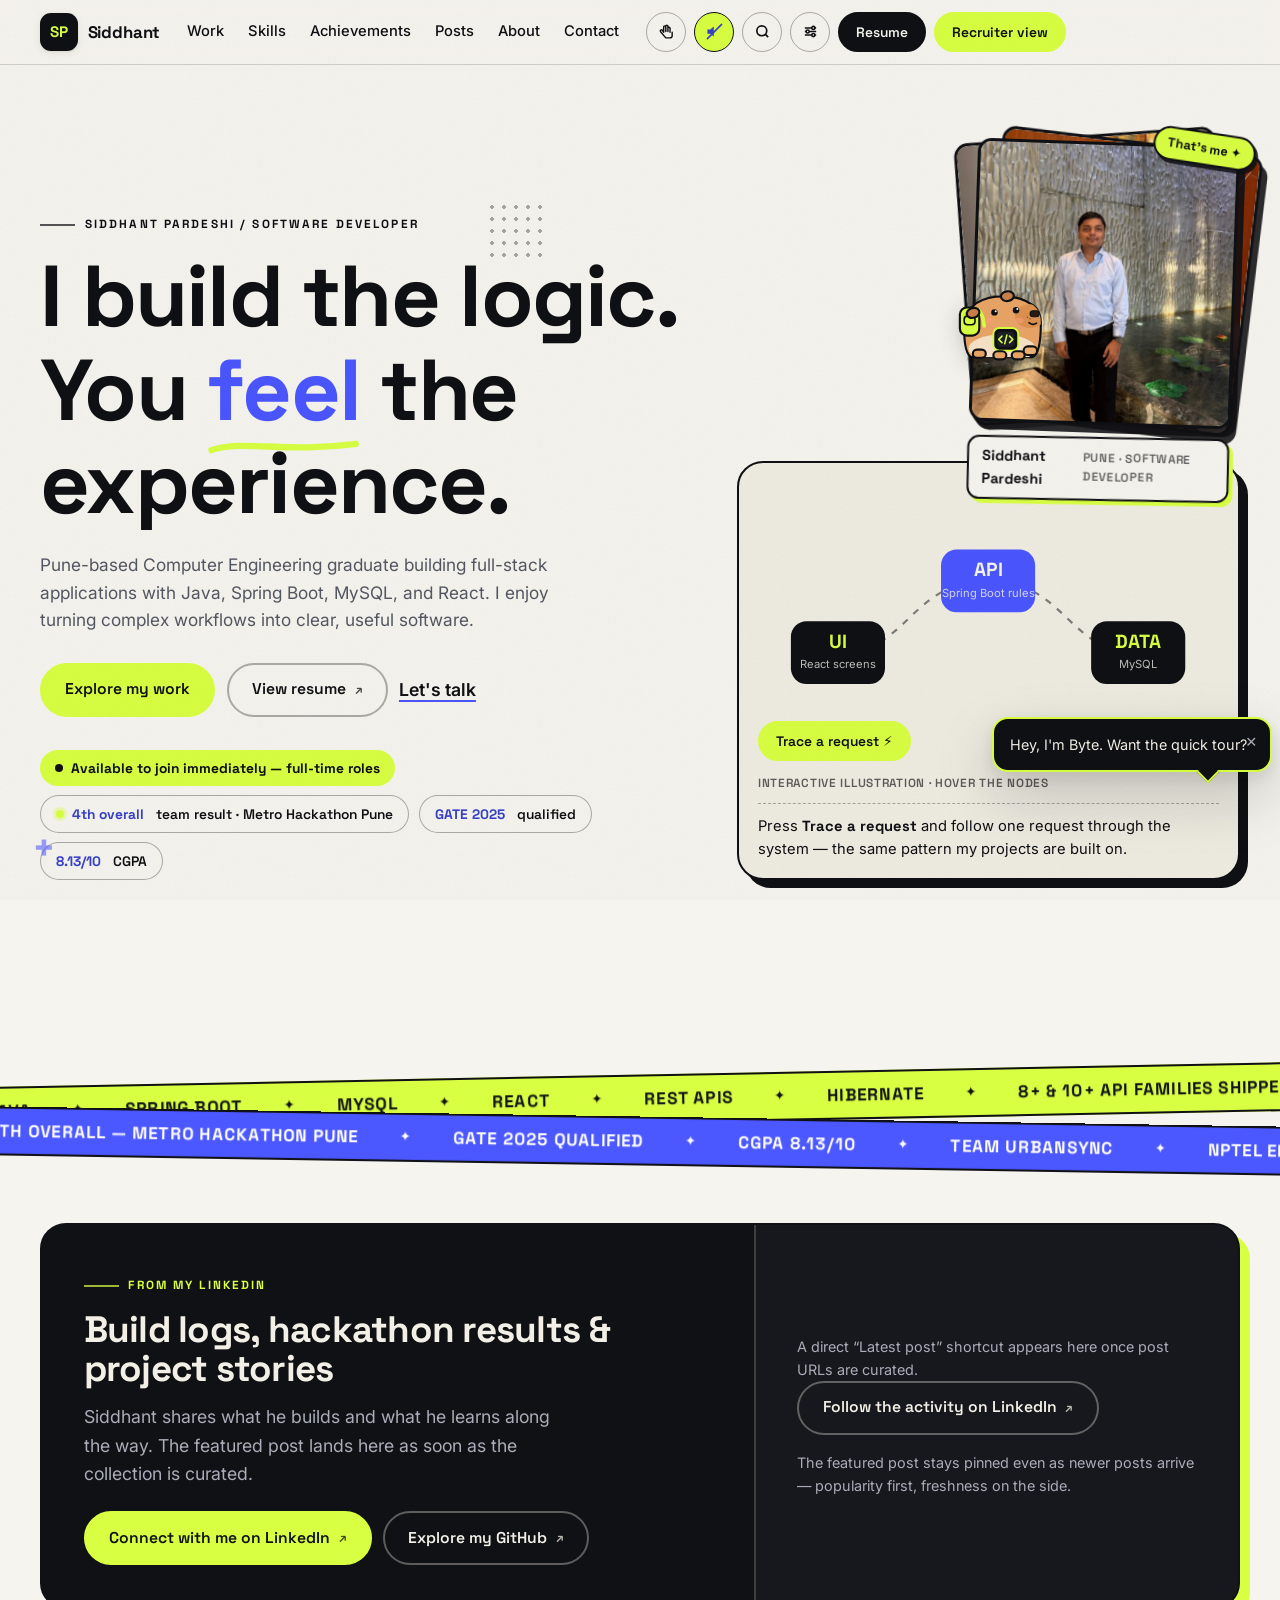
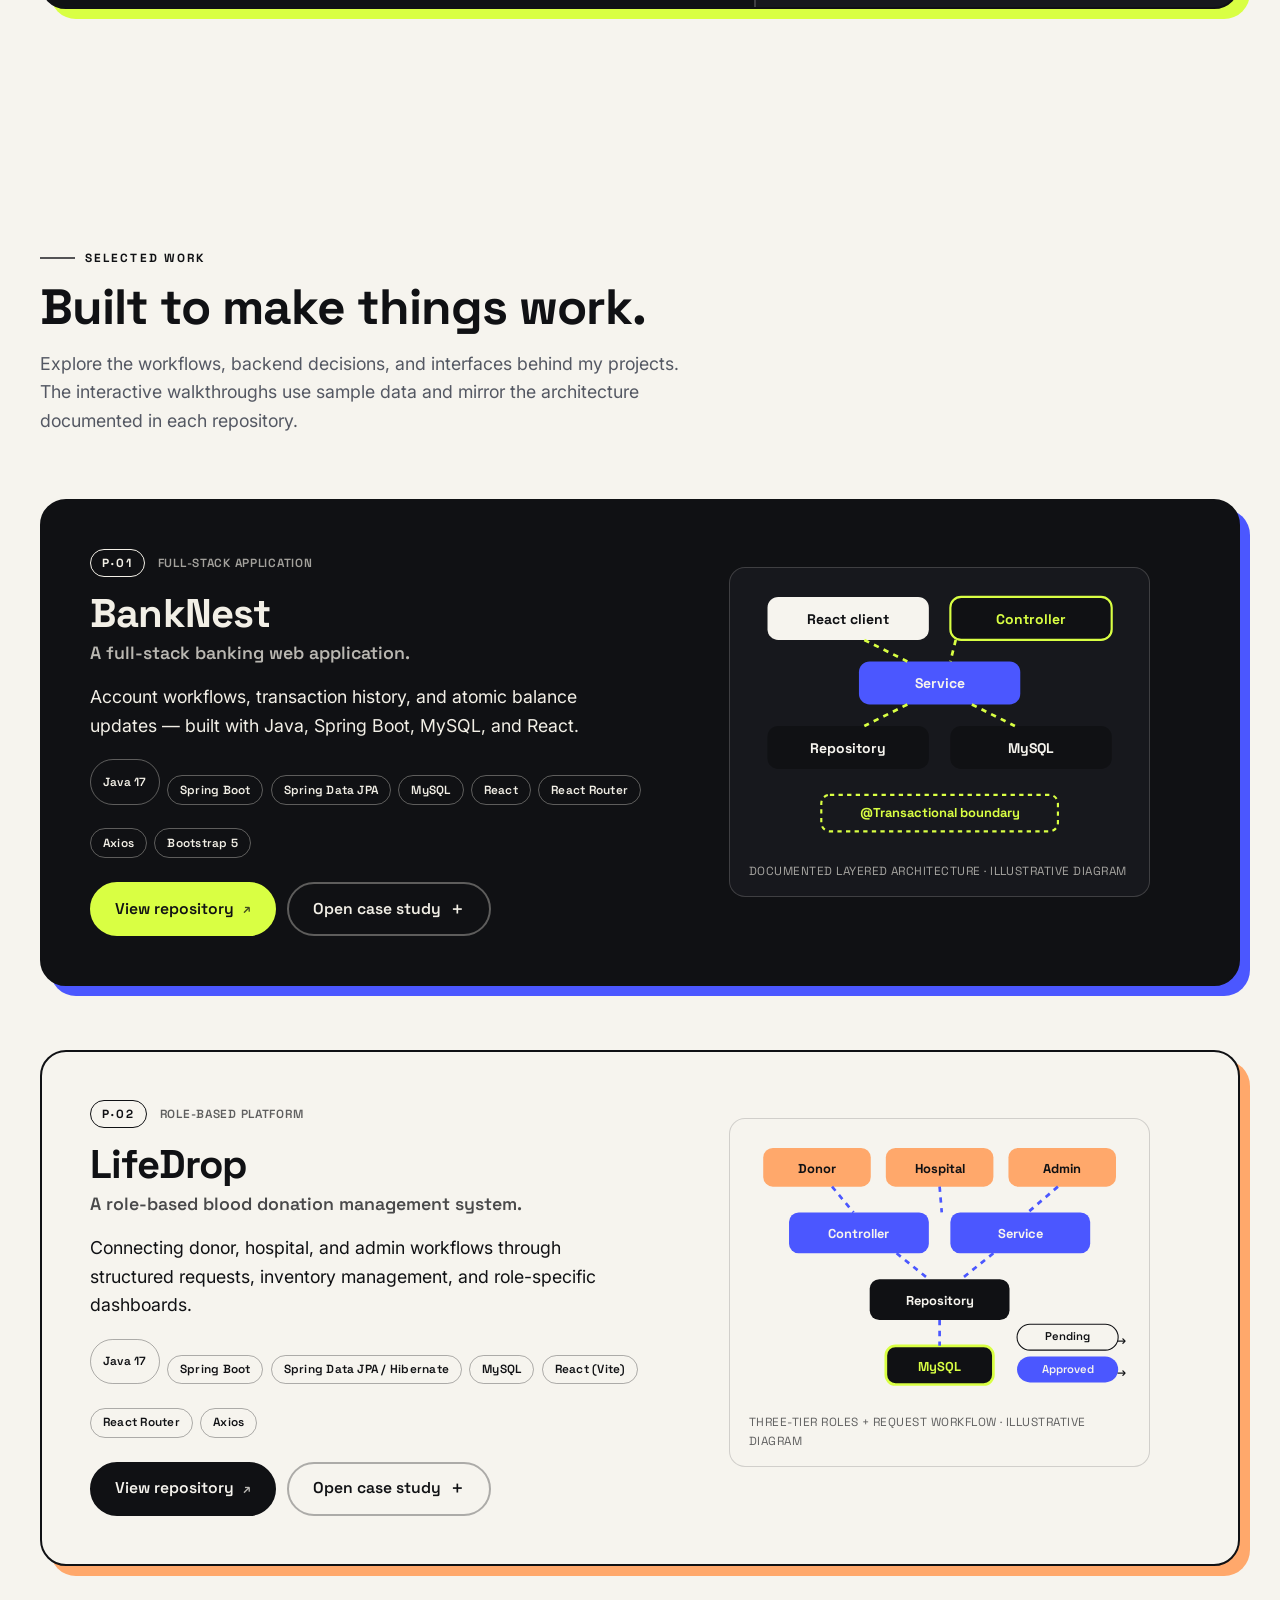
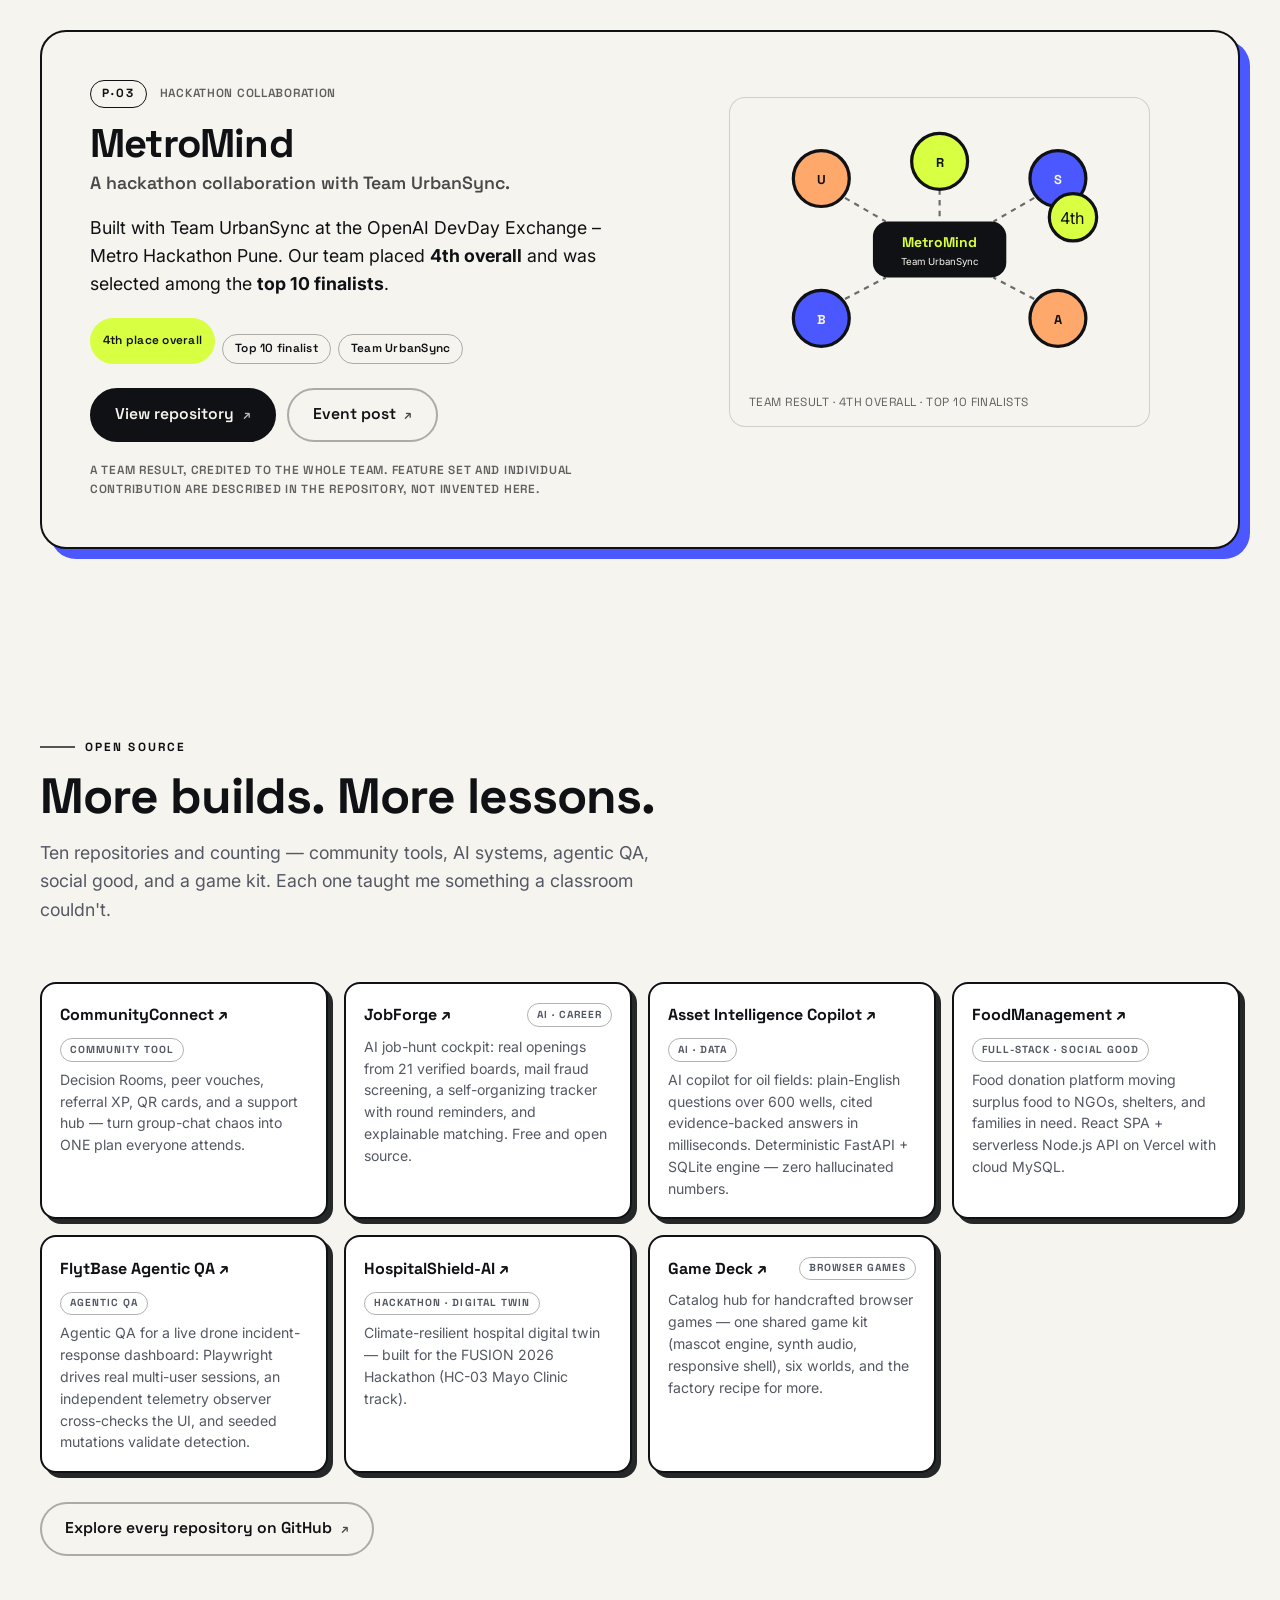
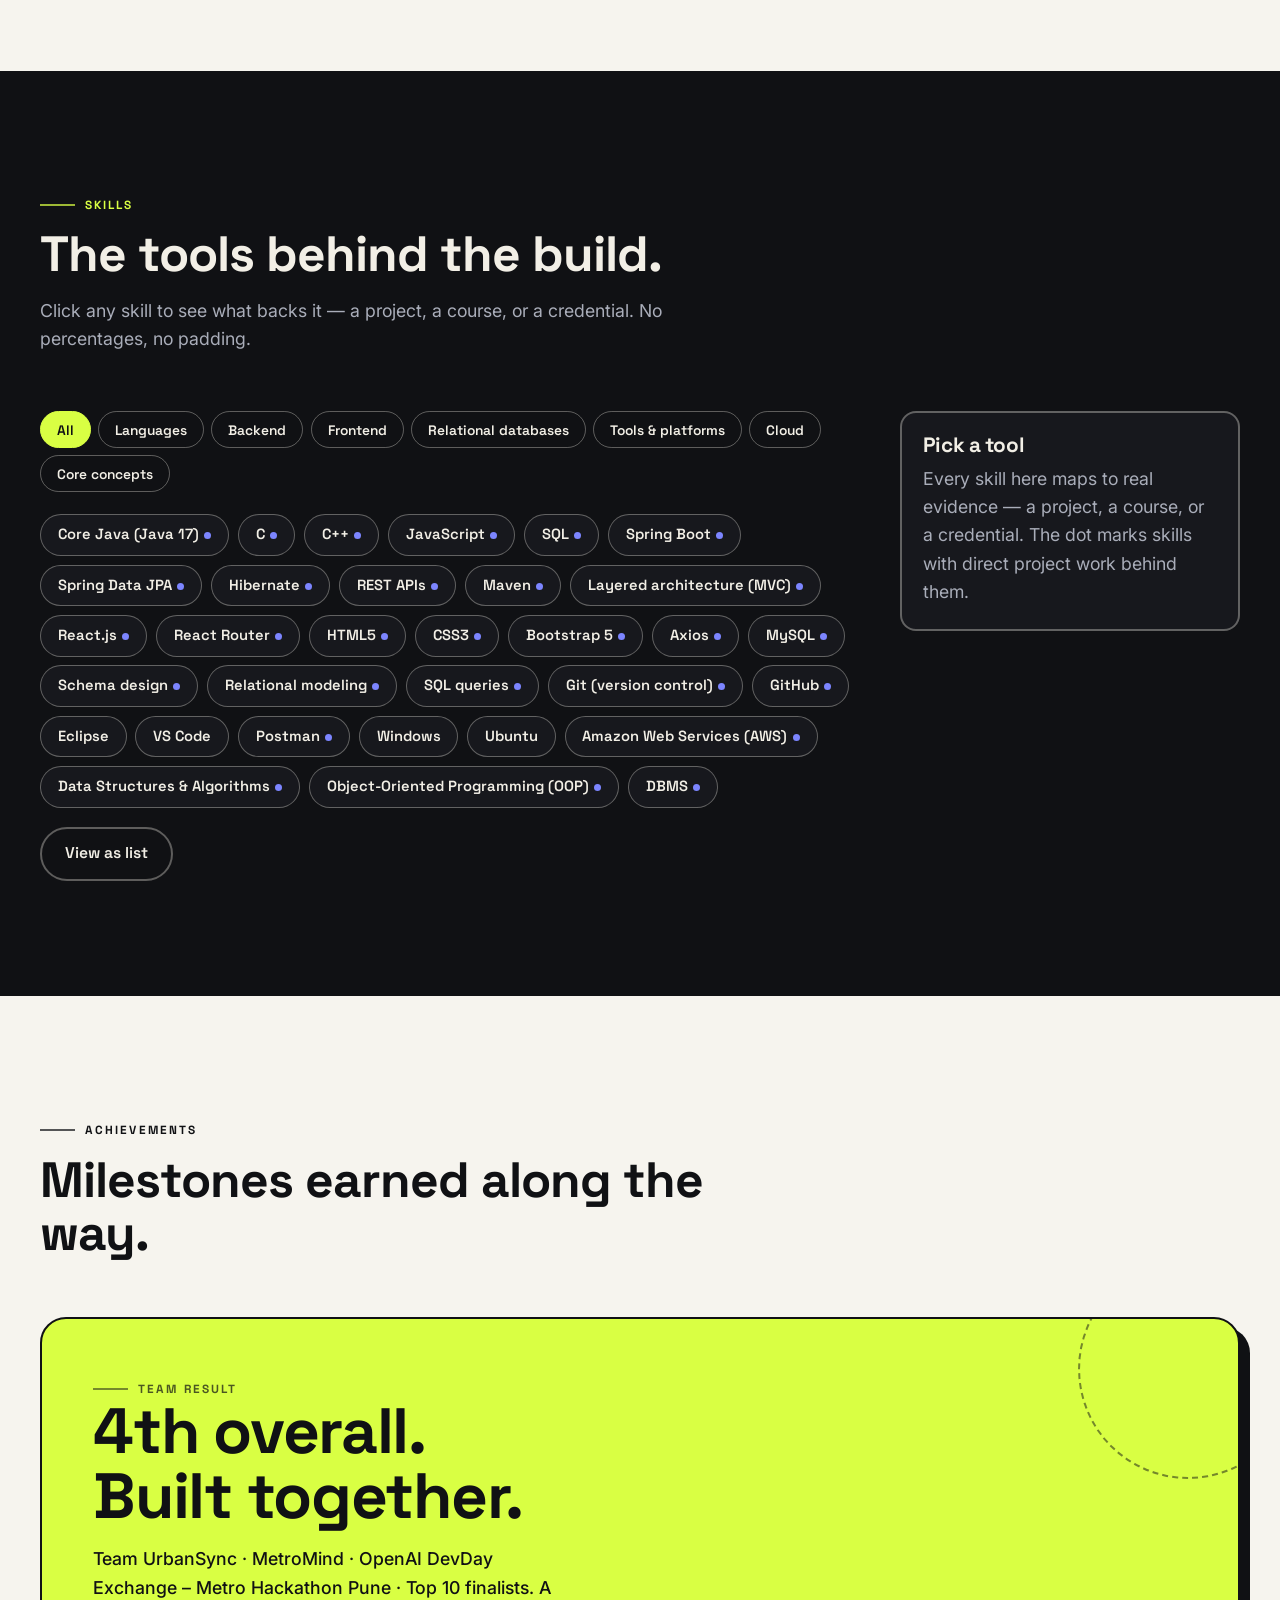
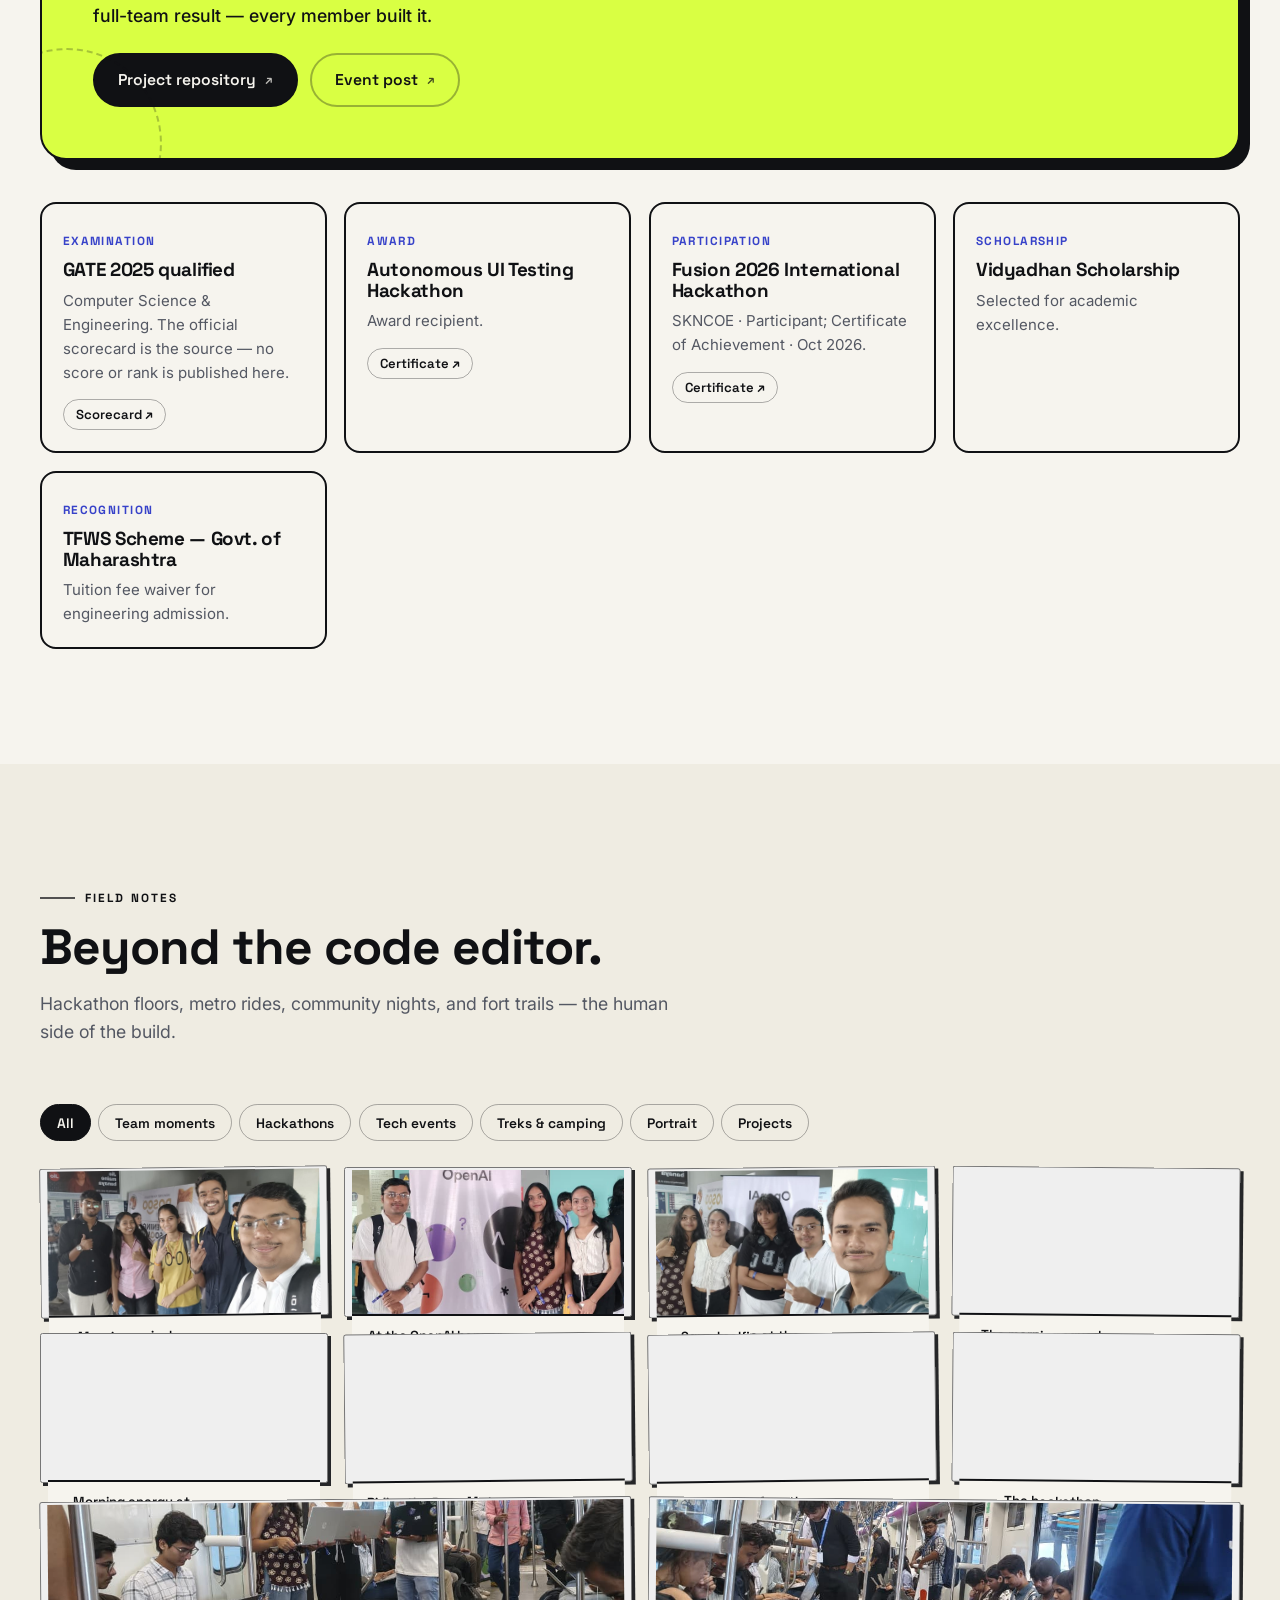
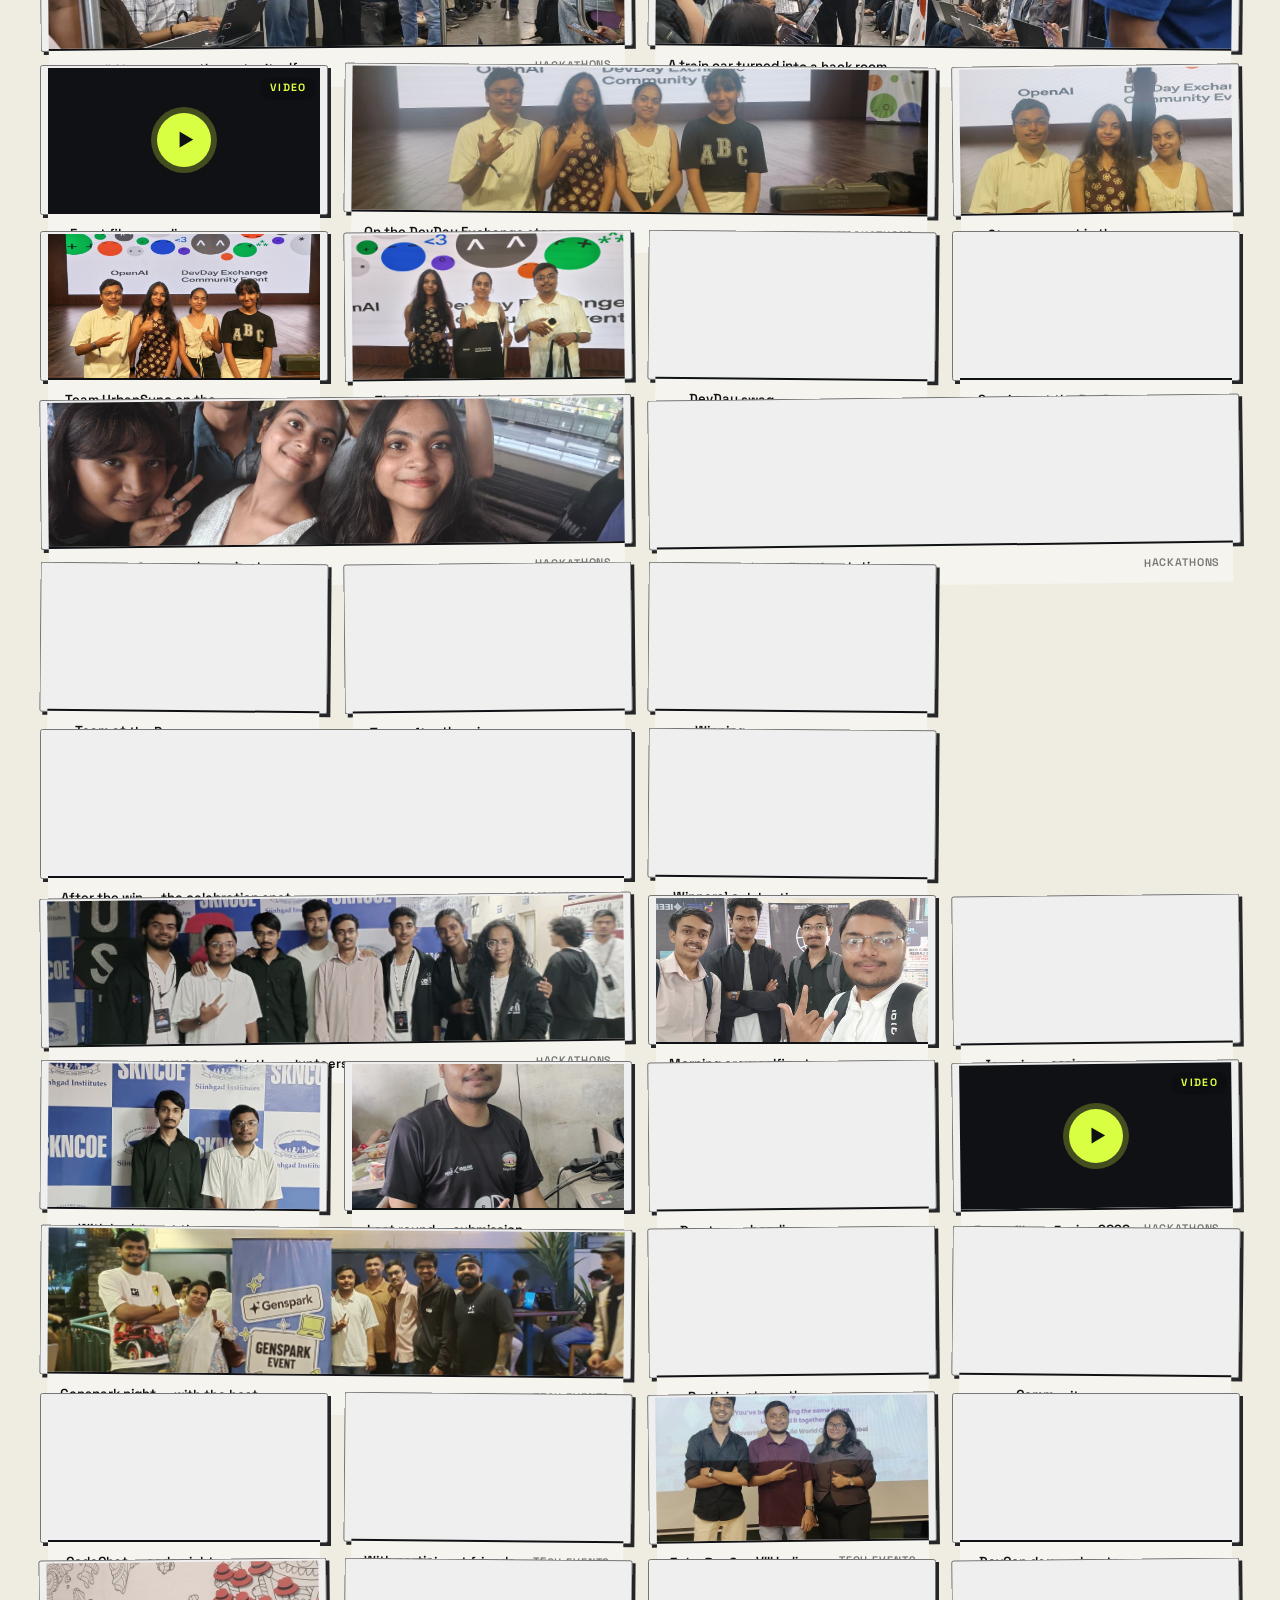
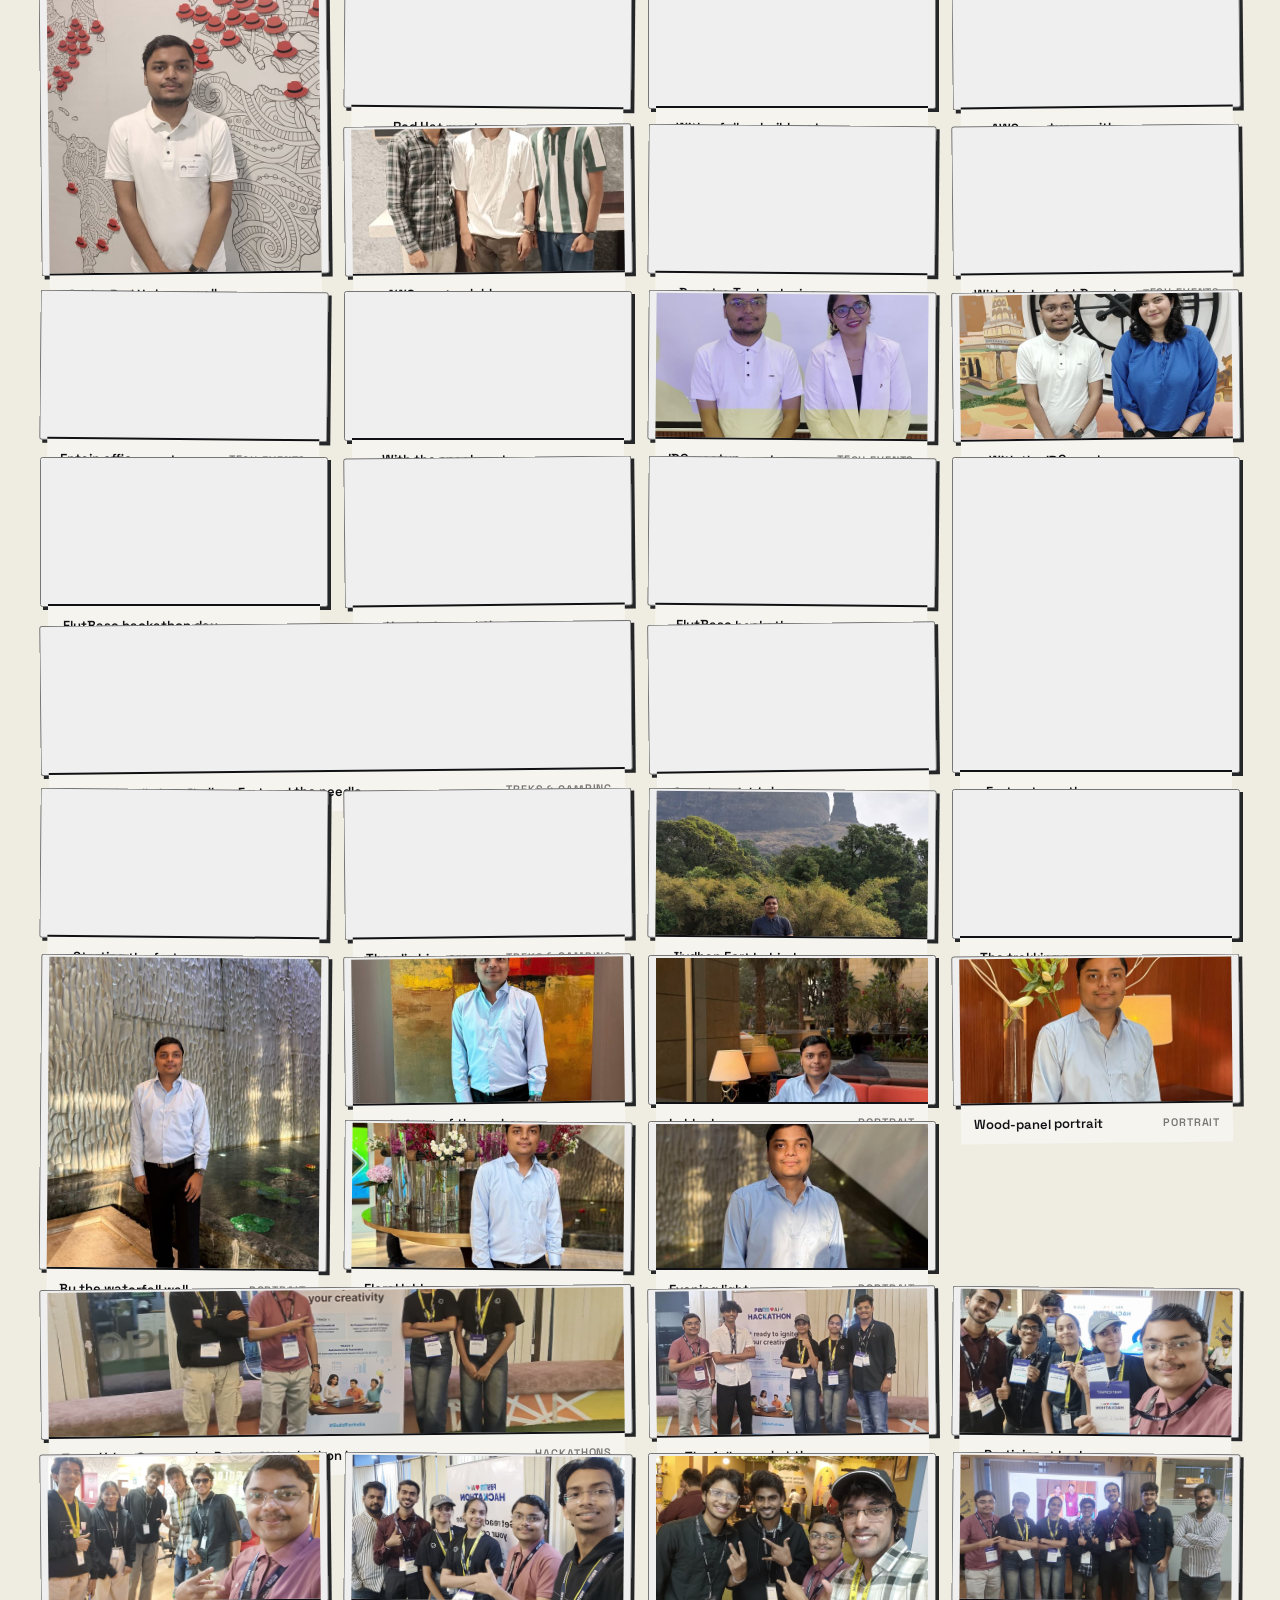
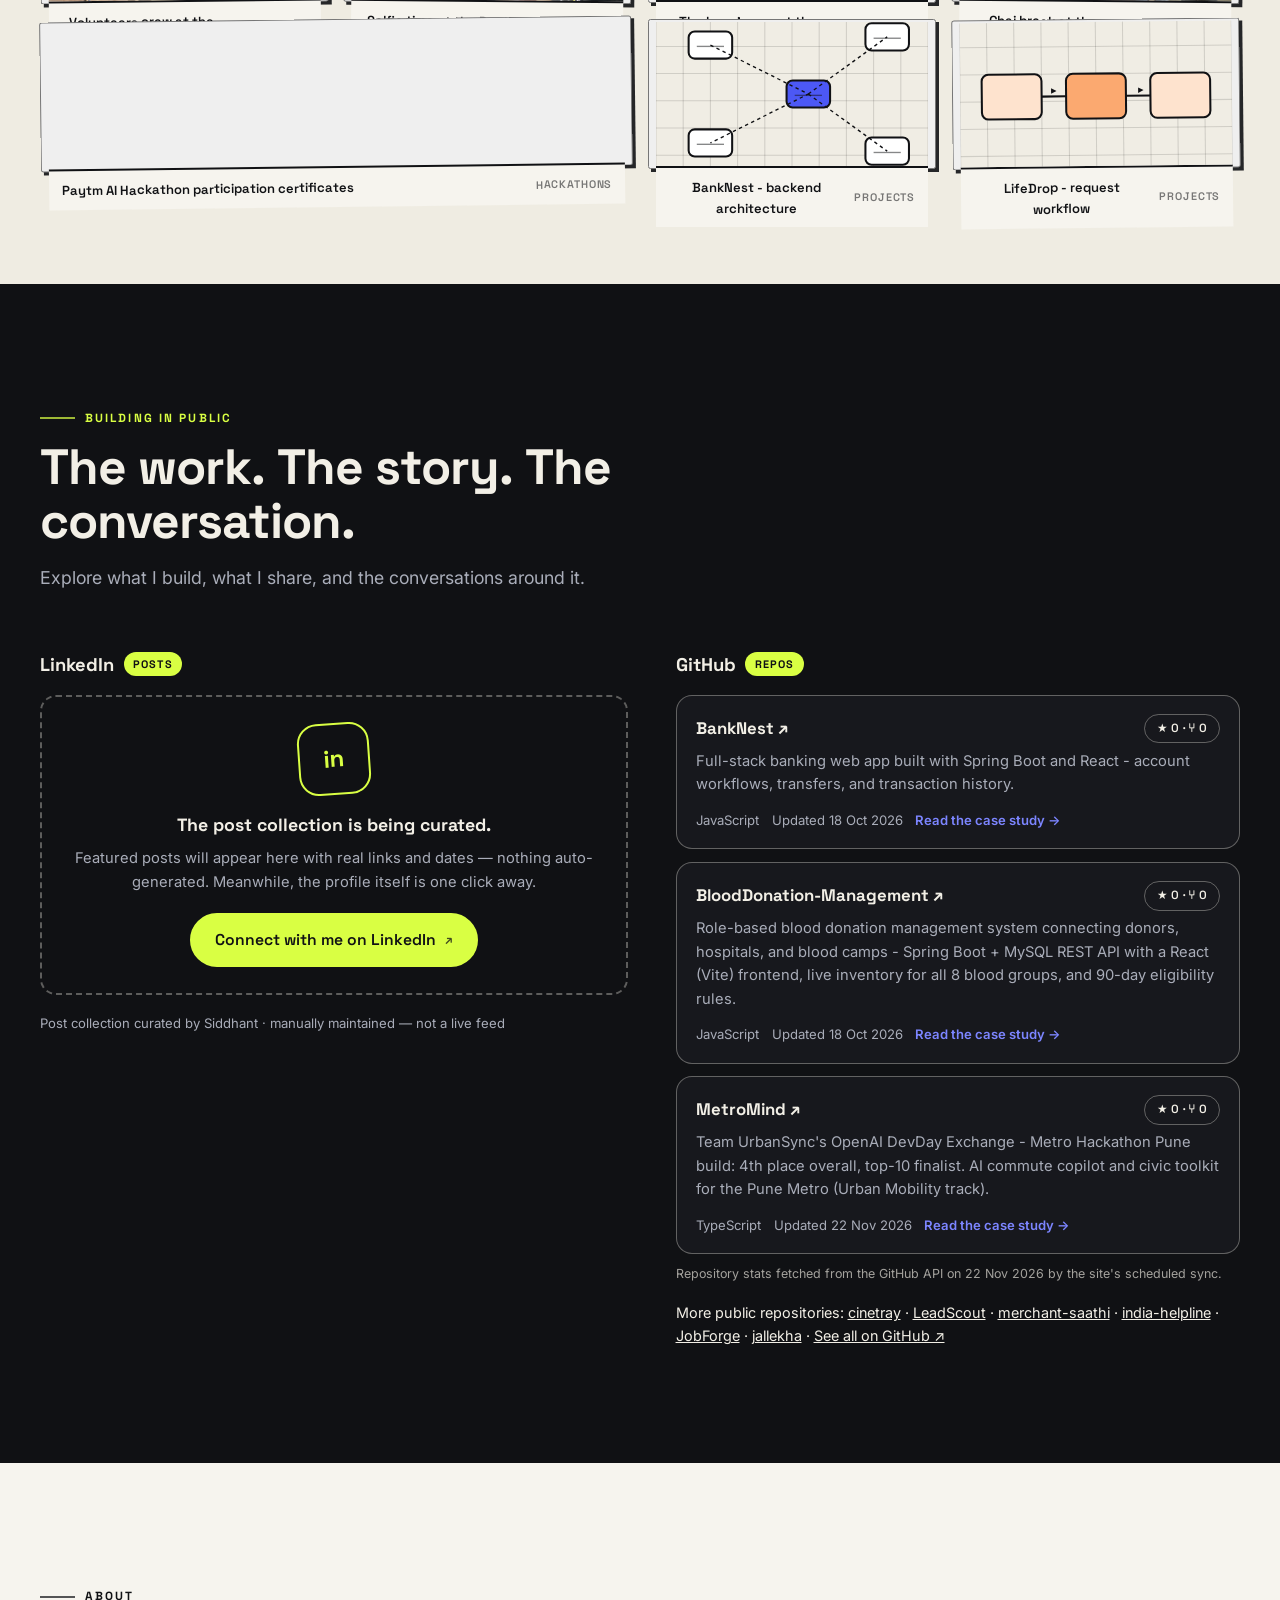
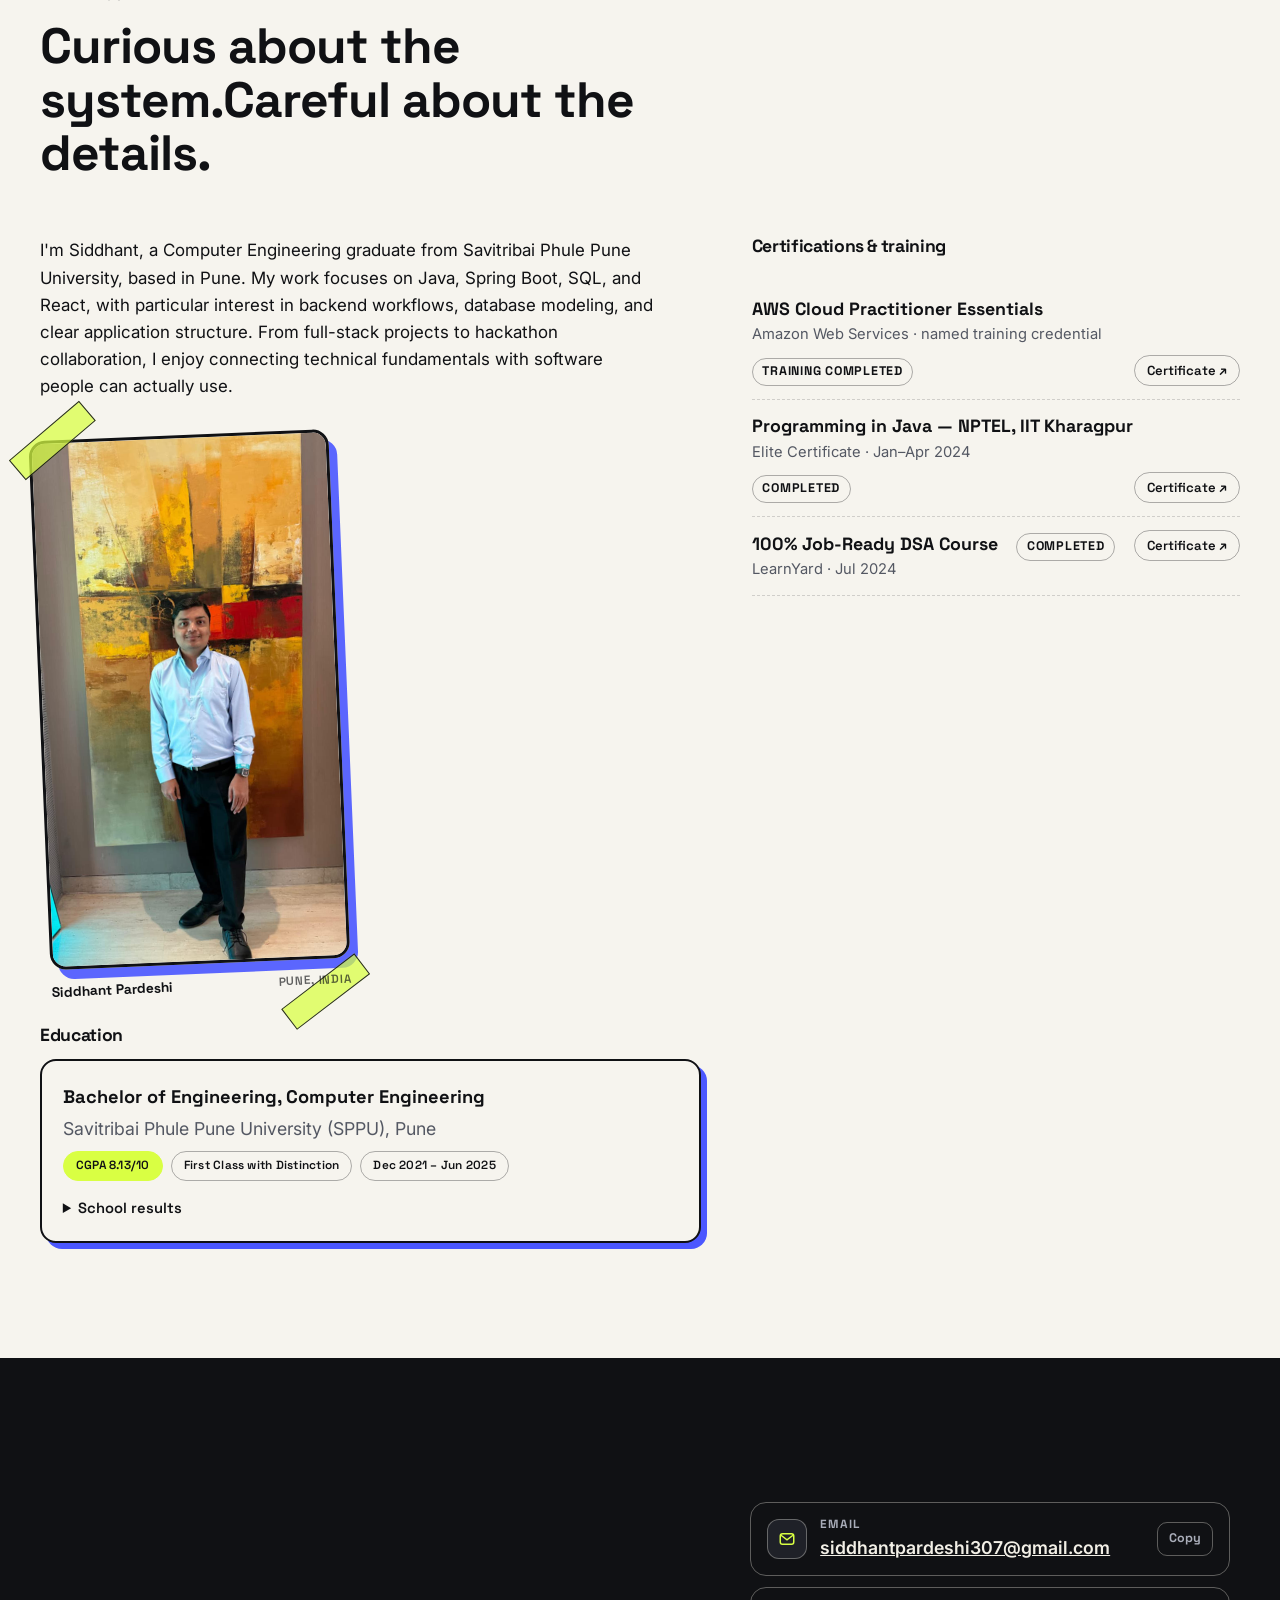
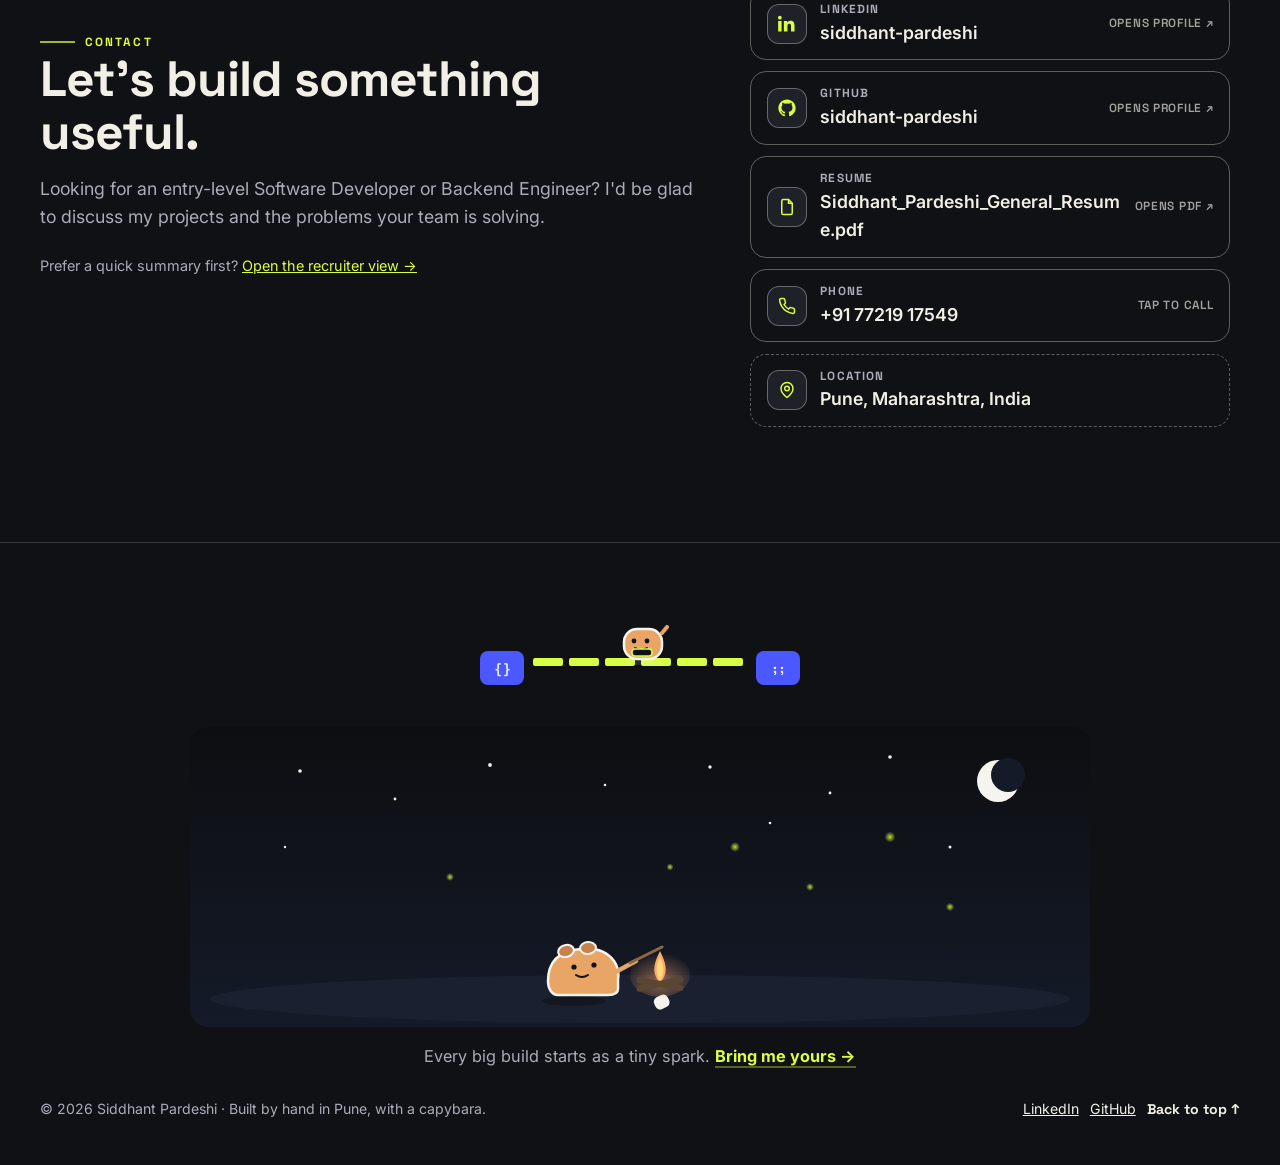
==== commit 3b64f9d2: "Availability + credentials truth pass: IT Vedant 'In progress' credential removed from content.js an" ====
--- a/index.html
+++ b/index.html
@@ -16,12 +16,12 @@
 <link rel="preconnect" href="https://fonts.googleapis.com">
 <link rel="preconnect" href="https://fonts.gstatic.com" crossorigin>
 <link href="https://fonts.googleapis.com/css2?family=Space+Grotesk:wght@500;700&family=Inter:wght@400;600&display=swap" rel="stylesheet">
-<link rel="stylesheet" href="css/tokens.css?v=16">
-<link rel="stylesheet" href="css/base.css?v=16">
-<link rel="stylesheet" href="css/main.css?v=16">
-<link rel="stylesheet" href="css/byte.css?v=16">
-<link rel="stylesheet" href="css/handfx.css?v=16">
-<link rel="stylesheet" href="css/print.css?v=16">
+<link rel="stylesheet" href="css/tokens.css?v=17">
+<link rel="stylesheet" href="css/base.css?v=17">
+<link rel="stylesheet" href="css/main.css?v=17">
+<link rel="stylesheet" href="css/byte.css?v=17">
+<link rel="stylesheet" href="css/handfx.css?v=17">
+<link rel="stylesheet" href="css/print.css?v=17">
 <script type="application/ld+json">
 {
   "@context": "https://schema.org",
@@ -680,13 +680,6 @@
             </div>
             <span class="cred-status">Training completed</span>
             <div class="evidence"><a class="mini-link" href="https://drive.google.com/file/d/1uMvNAIeQBrxGk954_5tUb48BuX_xMQOr/view?usp=sharing" target="_blank" rel="noopener">Certificate ↗</a></div>
-          </div>
-          <div class="cred-item">
-            <div>
-              <div class="cred-name">Java Full Stack Development</div>
-              <div class="cred-issuer">IT Vedant · Java, Spring Boot, MySQL, HTML/CSS/JavaScript, React</div>
-            </div>
-            <span class="cred-status cred-status--progress">In progress</span>
           </div>
           <div class="cred-item">
             <div>
@@ -990,14 +983,14 @@
   </footer>
 </dialog>
 
-<script src="js/content.js?v=16"></script>
-<script src="js/byte.js?v=16"></script>
-<script src="js/sims.js?v=16"></script>
-<script src="js/skills.js?v=16"></script>
-<script src="js/gallery.js?v=16"></script>
-<script src="js/posts.js?v=16"></script>
-<script src="js/handfx.js?v=16"></script>
-<script src="js/app.js?v=16"></script>
+<script src="js/content.js?v=17"></script>
+<script src="js/byte.js?v=17"></script>
+<script src="js/sims.js?v=17"></script>
+<script src="js/skills.js?v=17"></script>
+<script src="js/gallery.js?v=17"></script>
+<script src="js/posts.js?v=17"></script>
+<script src="js/handfx.js?v=17"></script>
+<script src="js/app.js?v=17"></script>
 <script>
 /* freshness guard: a service worker keeps HTML network-first so visitors
    always get the current build, and a version stamp reloads once when the
